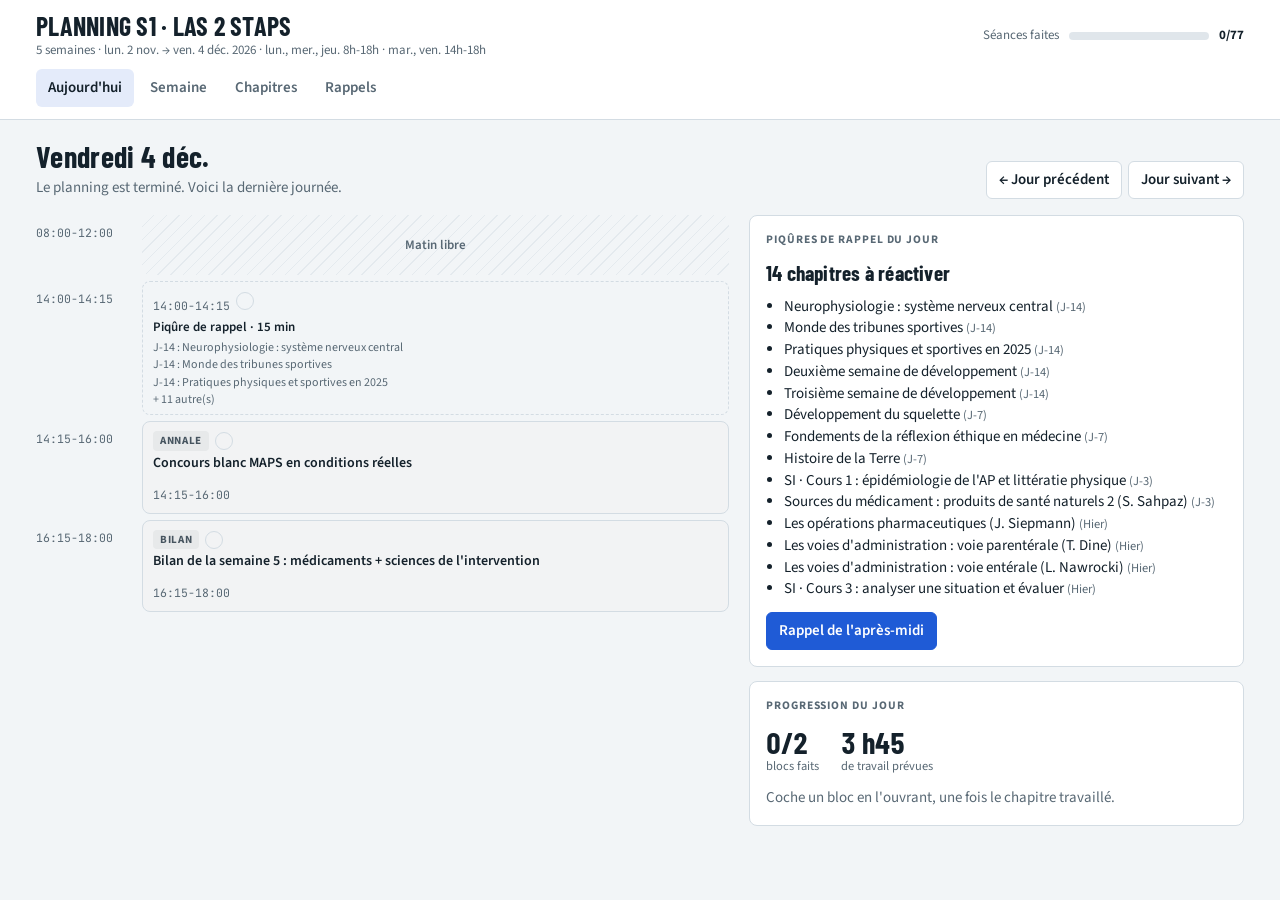
==== planning-s1/index.html @ 817747ed "Planning S1 : lecteur de cours plein écran et sciences de l'intervention Les cours de la semaine 5 s" ====
<!doctype html>
<html lang="fr">
<head>
<meta charset="utf-8">
<meta name="viewport" content="width=device-width, initial-scale=1, viewport-fit=cover">
<style>:root{padding-top:env(safe-area-inset-top,0px);padding-bottom:env(safe-area-inset-bottom,0px)} body{margin:0} img{max-width:100%} [hidden]{display:none!important}</style>
<title>Planning S1 LAS 2 STAPS</title>
<meta name="claude:viewport-fit-sides" content="cover">
<link rel="preconnect" href="https://fonts.googleapis.com">
<link rel="preconnect" href="https://fonts.gstatic.com" crossorigin>
<link rel="stylesheet" href="https://fonts.googleapis.com/css2?family=Barlow+Condensed:wght@600;700&family=Source+Sans+3:wght@400;600;700&family=JetBrains+Mono:wght@500&display=swap">
<style>
/* Layout: a coach's whiteboard week. Day columns on cool court paper, subjects worn as coloured jersey tags. */
:root {
  --bg: #f2f5f7; --surface: #ffffff; --ink: #14212b; --muted: #586874; --line: #d3dce3; --accent: #1f5bd6;
  --sv: #c2384f; --adcp: #b86f0e; --psy: #6d4fc4; --soc: #11806f; --apsa: #4a8420; --rev: #46545f; --min: #a1307b; --pha: #0a7ca3; --si: #3346a8;
  --k1: #1f63c9; --k2: #0d8576; --k3: #b8650b; --k4: #7447c9; --k5: #c0336a; --k6: #3b7f22;
  --good: #1d7a45; --warn: #b5520e;
  --f-display: "Barlow Condensed", "Arial Narrow", "Roboto Condensed", sans-serif;
  --f-body: "Source Sans 3", "Segoe UI", system-ui, -apple-system, sans-serif;
  --f-mono: "JetBrains Mono", ui-monospace, "SFMono-Regular", Menlo, monospace;
  --r: 8px;
}
@media (prefers-color-scheme: dark) { :root:not([data-theme="light"]) {
  --bg: #0e161c; --surface: #16212a; --ink: #e6edf2; --muted: #95a6b3; --line: #2a3843; --accent: #7ba3ff;
  --sv: #f07086; --adcp: #f0a646; --psy: #a88ff5; --soc: #43c3b3; --apsa: #8bc75a; --rev: #a2afba; --min: #e98bcb; --pha: #52c2e6; --si: #9aa8ff;
  --k1: #6fa6ff; --k2: #46cbb7; --k3: #f2a54a; --k4: #b195ff; --k5: #f77fae; --k6: #8fd067;
  --good: #5fd08e; --warn: #f39a5b; color-scheme: dark; } }
:root[data-theme="dark"] {
  --bg: #0e161c; --surface: #16212a; --ink: #e6edf2; --muted: #95a6b3; --line: #2a3843; --accent: #7ba3ff;
  --sv: #f07086; --adcp: #f0a646; --psy: #a88ff5; --soc: #43c3b3; --apsa: #8bc75a; --rev: #a2afba; --min: #e98bcb; --pha: #52c2e6; --si: #9aa8ff;
  --k1: #6fa6ff; --k2: #46cbb7; --k3: #f2a54a; --k4: #b195ff; --k5: #f77fae; --k6: #8fd067;
  --good: #5fd08e; --warn: #f39a5b; color-scheme: dark; }

* { box-sizing: border-box; }
body { background: var(--bg); color: var(--ink); font-family: var(--f-body); font-size: 15px; line-height: 1.45; }
body::before { content: ""; position: fixed; inset: 0 0 auto; height: env(safe-area-inset-top, 0px); z-index: 10; background: var(--surface); }
.wrap { max-width: 1240px; margin: 0 auto; padding-left: max(16px, env(safe-area-inset-left, 0px)); padding-right: max(16px, env(safe-area-inset-right, 0px)); }
h1, h2, h3 { font-family: var(--f-display); font-weight: 700; letter-spacing: .01em; text-wrap: balance; margin: 0; line-height: 1.1; }
button { font: inherit; color: inherit; }
a { color: var(--accent); }
:focus-visible { outline: 2px solid var(--accent); outline-offset: 2px; }

.s-sv { --c: var(--sv); } .s-adcp { --c: var(--adcp); } .s-psy { --c: var(--psy); } .s-soc { --c: var(--soc); } .s-apsa { --c: var(--apsa); } .s-rev { --c: var(--rev); } .s-min { --c: var(--min); } .s-pha { --c: var(--pha); } .s-si { --c: var(--si); }
.fiche { display: flex; flex-direction: column; gap: 12px; border-left: 3px solid var(--pha); padding: 2px 0 2px 14px; }
.fiche h4 { margin: 0 0 4px; font-family: var(--f-display); font-size: 19px; letter-spacing: .01em; }
.fiche ul { gap: 5px; }
.fiche-src { font-size: 13px; color: var(--muted); background: var(--bg); border: 1px solid var(--line); border-radius: var(--r); padding: 8px 10px; margin: 0; }
details.fold > summary { cursor: pointer; font-weight: 700; color: var(--accent); padding: 4px 0; }
details.fold[open] > summary { margin-bottom: 10px; }
/* ---------- Lecteur de cours plein écran ---------- */
body.reading { overflow: hidden; }
.reader { position: fixed; inset: 0; z-index: 40; background: var(--bg); overflow-y: auto; overscroll-behavior: contain; }
.reader[hidden] { display: none; }
.rd-bar { position: sticky; top: 0; z-index: 3; display: flex; align-items: center; gap: 8px; flex-wrap: wrap; padding: max(10px, env(safe-area-inset-top, 0px)) max(16px, 3vw) 10px; background: var(--surface); border-bottom: 1px solid var(--line); box-shadow: 0 2px 10px rgba(10, 20, 30, .06); }
.rd-bar .rd-crumb { flex: 1; min-width: 140px; font-weight: 700; white-space: nowrap; overflow: hidden; text-overflow: ellipsis; }
.rd-bar .rd-crumb small { display: block; font-weight: 400; color: var(--muted); font-size: 12.5px; }
.rd-bar .btn.on { background: var(--good); border-color: var(--good); color: #fff; }
.rd-hero { padding: clamp(24px, 4vw, 52px) max(16px, 5vw) clamp(20px, 3vw, 36px); background: linear-gradient(135deg, color-mix(in srgb, var(--c) 26%, var(--surface)) 0%, color-mix(in srgb, var(--c) 8%, var(--bg)) 55%, var(--bg) 100%); border-bottom: 1px solid var(--line); }
.rd-hero-in { max-width: 1400px; margin: 0 auto; display: flex; flex-direction: column; gap: 14px; }
.rd-hero h1 { font-size: clamp(32px, 4.6vw, 62px); line-height: 1.02; max-width: 26ch; }
.rd-hook { font-size: clamp(17px, 1.5vw, 21px); line-height: 1.5; max-width: 72ch; margin: 0; }
.rd-pills { display: flex; flex-wrap: wrap; gap: 8px; }
.rd-pill { display: inline-flex; align-items: center; gap: 6px; padding: 5px 12px; border-radius: 999px; background: var(--surface); border: 1px solid var(--line); font-size: 14px; font-weight: 600; }
.rd-pill.main { background: var(--c); border-color: var(--c); color: #fff; }
.rd-src { font-size: 13.5px; color: var(--muted); max-width: 90ch; margin: 0; }
.rd-tabs { display: flex; gap: 8px; flex-wrap: wrap; }
.rd-tabs button { border: 2px solid var(--c); background: var(--surface); color: var(--ink); border-radius: 10px; padding: 8px 14px; font-weight: 700; cursor: pointer; }
.rd-tabs button[aria-pressed="true"] { background: var(--c); color: #fff; }
.rd-body { display: grid; grid-template-columns: 250px minmax(0, 1fr); gap: clamp(20px, 3vw, 40px); padding: 28px max(16px, 5vw) 72px; max-width: 1500px; margin: 0 auto; }
.rd-toc { position: sticky; top: 84px; align-self: start; display: flex; flex-direction: column; gap: 2px; }
.rd-toc .sect-lbl { padding: 0 10px 6px; }
.rd-toc button { display: flex; gap: 10px; align-items: center; text-align: left; border: 0; background: none; padding: 7px 10px; border-radius: 8px; cursor: pointer; color: var(--ink); font-size: 14.5px; line-height: 1.25; }
.rd-toc button:hover { background: var(--surface); }
.rd-toc .n, .rd-sec h2 .n { flex: none; display: grid; place-items: center; width: 26px; height: 26px; border-radius: 50%; background: var(--k); color: #fff; font: 700 13px var(--f-mono); }
.rd-main { min-width: 0; font-size: 17px; line-height: 1.55; }
.rd-sec { --k: var(--k1); background: var(--surface); border: 1px solid var(--line); border-top: 6px solid var(--k); border-radius: 16px; padding: clamp(18px, 2.4vw, 32px); margin-bottom: 24px; scroll-margin-top: 84px; display: flex; flex-direction: column; gap: 14px; }
.rd-sec h2 { display: flex; align-items: center; gap: 12px; font-size: clamp(24px, 2.5vw, 34px); color: var(--k); }
.rd-sec h2 .n { width: 34px; height: 34px; font-size: 15px; }
.rd-main p { margin: 0; max-width: 85ch; }
.rd-ul { margin: 0; padding-left: 22px; display: flex; flex-direction: column; gap: 6px; }
.rd-tabwrap { overflow-x: auto; border: 1px solid var(--line); border-radius: 12px; }
.rd-tab { border-collapse: collapse; width: 100%; font-size: 16px; }
.rd-tab th { text-align: left; padding: 10px 14px; background: color-mix(in srgb, var(--k) 18%, var(--surface)); font-family: var(--f-display); font-size: 18px; letter-spacing: .02em; vertical-align: bottom; }
.rd-tab td { padding: 10px 14px; border-top: 1px solid var(--line); vertical-align: top; }
.rd-tab tbody tr:nth-child(even) td { background: color-mix(in srgb, var(--k) 5%, var(--surface)); }
.rd-tab td:first-child { font-weight: 600; }
.rd-key, .rd-warn { border-radius: 12px; padding: 14px 18px; border-left: 6px solid var(--k); background: color-mix(in srgb, var(--k) 12%, var(--surface)); }
.rd-key::before, .rd-warn::before { content: "À retenir"; display: block; font-size: 12px; font-weight: 700; text-transform: uppercase; letter-spacing: .09em; color: var(--k); margin-bottom: 4px; }
.rd-warn { border-left-color: var(--warn); background: color-mix(in srgb, var(--warn) 11%, var(--surface)); }
.rd-warn::before { content: "Attention, piège"; color: var(--warn); }
.rd-defs, .rd-grid, .rd-stats, .rd-cmp { display: grid; gap: 12px; }
.rd-defs { grid-template-columns: repeat(auto-fit, minmax(280px, 1fr)); }
.rd-grid { grid-template-columns: repeat(auto-fit, minmax(230px, 1fr)); }
.rd-stats { grid-template-columns: repeat(auto-fit, minmax(170px, 1fr)); }
.rd-cmp { grid-template-columns: repeat(auto-fit, minmax(270px, 1fr)); }
.rd-defs > div, .rd-grid > div { background: color-mix(in srgb, var(--k) 7%, var(--surface)); border: 1px solid color-mix(in srgb, var(--k) 25%, var(--line)); border-radius: 12px; padding: 14px 16px; display: flex; flex-direction: column; gap: 4px; }
.rd-defs b, .rd-grid b { color: var(--k); font-family: var(--f-display); font-size: 20px; letter-spacing: .01em; line-height: 1.15; }
.rd-stats > div { border-radius: 14px; padding: 14px 16px; background: var(--k); color: #fff; display: flex; flex-direction: column; gap: 2px; }
.rd-stats b { font-family: var(--f-display); font-size: clamp(34px, 3.4vw, 46px); line-height: 1; }
.rd-stats span { font-size: 14.5px; line-height: 1.35; opacity: .95; }
.rd-steps { list-style: none; margin: 0; padding: 0; display: flex; flex-wrap: wrap; gap: 10px; counter-reset: st; }
.rd-steps li { counter-increment: st; position: relative; flex: 1 1 160px; background: color-mix(in srgb, var(--k) 9%, var(--surface)); border: 1px solid color-mix(in srgb, var(--k) 30%, var(--line)); border-radius: 12px; padding: 34px 14px 12px; font-size: 15.5px; line-height: 1.4; }
.rd-steps li::before { content: counter(st); position: absolute; top: 8px; left: 12px; width: 22px; height: 22px; border-radius: 50%; background: var(--k); color: #fff; font: 700 12px/22px var(--f-mono); text-align: center; }
.rd-steps li:not(:last-child)::after { content: "→"; position: absolute; top: 6px; right: 10px; color: var(--k); font-weight: 700; }
.rd-formula { display: flex; flex-direction: column; gap: 6px; align-items: center; text-align: center; padding: 18px; border-radius: 12px; background: color-mix(in srgb, var(--k) 10%, var(--surface)); border: 2px dashed color-mix(in srgb, var(--k) 55%, var(--line)); }
.rd-formula code { font-family: var(--f-mono); font-size: clamp(18px, 2vw, 26px); font-weight: 500; color: var(--k); }
.rd-formula span { font-size: 14.5px; color: var(--muted); max-width: 80ch; }
.rd-cmp > div { border-radius: 14px; overflow: hidden; border: 1px solid color-mix(in srgb, var(--k) 35%, var(--line)); background: var(--surface); }
.rd-cmp h4 { margin: 0; padding: 10px 16px; background: var(--k); color: #fff; font-family: var(--f-display); font-size: 20px; letter-spacing: .01em; }
.rd-cmp ul { margin: 0; padding: 12px 16px 14px 34px; display: flex; flex-direction: column; gap: 6px; }
.rd-end { border-radius: 18px; padding: clamp(20px, 2.6vw, 34px); background: linear-gradient(135deg, color-mix(in srgb, var(--c) 22%, var(--surface)), var(--surface)); border: 2px solid var(--c); display: flex; flex-direction: column; gap: 14px; scroll-margin-top: 84px; }
.rd-end h2 { font-size: clamp(26px, 2.8vw, 38px); }
.rd-end ul { list-style: none; margin: 0; padding: 0; display: grid; grid-template-columns: repeat(auto-fit, minmax(300px, 1fr)); gap: 8px 20px; }
.rd-end li { display: flex; gap: 10px; align-items: baseline; }
.rd-end li::before { content: "✓"; flex: none; color: var(--c); font-weight: 700; }
.rd-end .acts { display: flex; gap: 8px; flex-wrap: wrap; }
.rd-files { display: flex; flex-wrap: wrap; gap: 8px 16px; font-size: 15px; }
@media (max-width: 980px) {
  .rd-body { grid-template-columns: 1fr; padding-top: 16px; }
  .rd-toc { position: static; flex-direction: row; overflow-x: auto; gap: 6px; padding-bottom: 4px; }
  .rd-toc .sect-lbl { display: none; }
  .rd-toc button { flex: none; background: var(--surface); border: 1px solid var(--line); }
  .rd-main { font-size: 16px; }
  .rd-steps li:not(:last-child)::after { content: "↓"; }
}
@media (max-width: 560px) { .rd-bar .hide-s { display: none; } }


/* Header */
header.top { background: var(--surface); border-bottom: 1px solid var(--line); position: sticky; top: env(safe-area-inset-top, 0px); z-index: 5; }
@media (max-width: 820px) { header.top { position: static; } }
.top .wrap { display: flex; flex-wrap: wrap; align-items: center; gap: 10px 24px; padding-block: 12px; }
.brand { display: flex; flex-direction: column; min-width: 0; }
.brand h1 { font-size: 26px; text-transform: uppercase; }
.brand span { color: var(--muted); font-size: 13px; }
.meter { display: flex; align-items: center; gap: 10px; margin-left: auto; font-size: 13px; color: var(--muted); }
.meter .bar { width: 140px; height: 8px; border-radius: 99px; background: color-mix(in srgb, var(--line) 70%, transparent); overflow: hidden; }
.meter .bar i { display: block; height: 100%; background: var(--accent); width: 0; transition: width .3s; }
.meter b { color: var(--ink); font-variant-numeric: tabular-nums; }
nav.tabs { display: flex; gap: 4px; width: 100%; overflow-x: auto; }
nav.tabs a { text-decoration: none; color: var(--muted); padding: 8px 12px; border-radius: 6px; font-weight: 600; white-space: nowrap; }
nav.tabs a[aria-current="page"] { color: var(--ink); background: color-mix(in srgb, var(--accent) 12%, var(--surface)); }

main { padding-block: 20px 60px; }
.view-head { display: flex; flex-wrap: wrap; align-items: end; gap: 12px 20px; margin-bottom: 16px; }
.view-head h2 { font-size: 30px; }
.view-head p { margin: 4px 0 0; color: var(--muted); max-width: 65ch; }
.spacer { flex: 1; }
.btn { border: 1px solid var(--line); background: var(--surface); border-radius: 6px; padding: 7px 12px; cursor: pointer; font-weight: 600; }
.btn:hover { border-color: var(--accent); }
.btn.primary { background: var(--accent); border-color: var(--accent); color: var(--surface); }
.chips { display: flex; gap: 6px; flex-wrap: wrap; }
.chip { border: 1px solid var(--line); background: var(--surface); border-radius: 99px; padding: 5px 12px; cursor: pointer; font-weight: 600; font-size: 14px; }
.chip[aria-pressed="true"] { background: var(--ink); color: var(--bg); border-color: var(--ink); }
.tag { display: inline-block; font-size: 11px; font-weight: 700; text-transform: uppercase; letter-spacing: .06em; color: var(--c); background: color-mix(in srgb, var(--c) 13%, var(--surface)); padding: 2px 7px; border-radius: 4px; }
.time { font-family: var(--f-mono); font-size: 11.5px; color: var(--muted); font-variant-numeric: tabular-nums; }

/* Week grid (desktop) */
.week { display: grid; grid-template-columns: 72px repeat(5, minmax(0, 1fr)); gap: 6px; }
.week .dh { font-family: var(--f-display); font-size: 19px; text-transform: uppercase; padding: 4px 2px; }
.week .dh small { display: block; font-family: var(--f-body); font-size: 12px; color: var(--muted); text-transform: none; font-weight: 600; }
.week .dh.today { color: var(--accent); }
.week .rl { font-family: var(--f-mono); font-size: 11px; color: var(--muted); padding-top: 8px; }
.slot { min-width: 0; text-align: left; border: 1px solid var(--line); background: var(--surface); border-radius: var(--r); padding: 9px 10px; cursor: pointer; display: flex; flex-direction: column; gap: 4px; position: relative; }
.slot:hover { border-color: var(--c, var(--accent)); }
.slot.study { background: color-mix(in srgb, var(--c) 7%, var(--surface)); }
.slot .ttl { font-weight: 600; font-size: 14px; line-height: 1.25; }
.slot .meta { display: flex; justify-content: space-between; align-items: center; gap: 6px; }
.slot.done { opacity: .62; }
.slot.done .ttl { text-decoration: line-through; text-decoration-color: color-mix(in srgb, var(--ink) 40%, transparent); }
.check { width: 18px; height: 18px; border-radius: 50%; border: 1.5px solid var(--line); flex: none; display: grid; place-items: center; font-size: 11px; }
.slot.done .check { background: var(--good); border-color: var(--good); color: var(--surface); }
.slot.rappel { background: transparent; border-style: dashed; padding: 6px 10px; }
.slot.rappel .ttl { font-size: 13px; }
.slot.rappel .sub { font-size: 12px; color: var(--muted); }
.slot.rappel.done { opacity: .55; }
.off { border-radius: var(--r); background: repeating-linear-gradient(135deg, transparent 0 8px, color-mix(in srgb, var(--line) 45%, transparent) 8px 9px); display: grid; place-items: center; color: var(--muted); font-weight: 600; font-size: 13px; text-align: center; padding: 8px; }
.slot.study[draggable="true"] { cursor: grab; }
.slot.dragging { opacity: .4; }
.slot.picked { outline: 2px dashed var(--accent); outline-offset: 2px; }
.over { outline: 2px solid var(--accent) !important; outline-offset: 2px; }
.off.drop { border: 1px dashed var(--line); min-height: 64px; }
.off.drop.target { border-color: var(--accent); color: var(--accent); cursor: pointer; background: color-mix(in srgb, var(--accent) 6%, transparent); }
.movebar { display: flex; flex-wrap: wrap; gap: 10px; align-items: center; justify-content: space-between; border: 1px solid var(--accent); background: color-mix(in srgb, var(--accent) 10%, var(--surface)); border-radius: var(--r); padding: 10px 14px; margin-bottom: 14px; position: sticky; top: calc(env(safe-area-inset-top, 0px) + 112px); z-index: 4; }
@media (max-width: 820px) { .movebar { top: env(safe-area-inset-top, 0px); } }
.lunch { border-radius: var(--r); color: var(--muted); font-size: 12px; text-align: center; padding: 4px; border: 1px solid transparent; font-family: var(--f-mono); }

.mobile-week { display: none; }
@media (max-width: 820px) {
  .week { display: none; }
  .mobile-week { display: flex; flex-direction: column; gap: 18px; }
  .mday h3 { font-size: 20px; text-transform: uppercase; margin-bottom: 8px; }
  .mday h3 small { font-family: var(--f-body); font-size: 13px; color: var(--muted); text-transform: none; margin-left: 6px; }
  .mday .list { display: flex; flex-direction: column; gap: 6px; }
}

.legend { display: flex; flex-wrap: wrap; gap: 8px 14px; margin-top: 18px; font-size: 13px; color: var(--muted); align-items: center; }
.legend .tag { margin-right: 4px; }
.setting { display: flex; align-items: center; gap: 8px; font-size: 13px; color: var(--muted); }
.setting input { font: inherit; color: var(--ink); background: var(--surface); border: 1px solid var(--line); border-radius: 6px; padding: 5px 8px; }

/* Today */
.today-grid { display: grid; grid-template-columns: minmax(0, 1.4fr) minmax(0, 1fr); gap: 20px; align-items: start; }
@media (max-width: 820px) { .today-grid { grid-template-columns: minmax(0, 1fr); } }
.timeline { display: flex; flex-direction: column; gap: 6px; }
.tl-row { display: grid; grid-template-columns: 96px minmax(0, 1fr); gap: 10px; align-items: stretch; }
.tl-row .time { padding-top: 10px; }
.tl-row.now .time { color: var(--accent); font-weight: 700; }
.tl-row.now .slot { box-shadow: 0 0 0 2px var(--accent); }
.panel { background: var(--surface); border: 1px solid var(--line); border-radius: var(--r); padding: 16px; display: flex; flex-direction: column; gap: 12px; }
.panel h3 { font-size: 21px; }
.panel p { margin: 0; color: var(--muted); }
.daynav { display: flex; gap: 6px; align-items: center; }

/* Chapters */
.ue { margin-bottom: 26px; }
.ue > h3 { font-size: 22px; text-transform: uppercase; margin-bottom: 10px; display: flex; gap: 10px; align-items: baseline; }
.ue > h3 small { font-family: var(--f-body); font-size: 13px; color: var(--muted); text-transform: none; font-weight: 600; }
.chgrid { display: grid; grid-template-columns: repeat(auto-fill, minmax(280px, 1fr)); gap: 10px; }
.ch { background: var(--surface); border: 1px solid var(--line); border-radius: var(--r); padding: 12px 14px; display: flex; flex-direction: column; gap: 8px; min-width: 0; }
.ch h4 { margin: 0; font-size: 15.5px; line-height: 1.25; }
.ch .when { font-size: 12.5px; color: var(--muted); }
.ch .row { display: flex; gap: 8px; align-items: center; flex-wrap: wrap; }
.pips { display: flex; gap: 3px; }
.pips i { width: 14px; height: 6px; border-radius: 3px; background: var(--line); }
.pips i.on { background: var(--good); }
.mini { font-size: 12.5px; color: var(--muted); }
.links { display: flex; flex-wrap: wrap; gap: 4px 10px; font-size: 13px; }

/* Rappels */
.deck-grid { display: grid; grid-template-columns: repeat(auto-fill, minmax(230px, 1fr)); gap: 8px; }
.deck { text-align: left; border: 1px solid var(--line); background: var(--surface); border-radius: var(--r); padding: 10px 12px; cursor: pointer; display: flex; flex-direction: column; gap: 6px; min-width: 0; }
.deck:hover { border-color: var(--c); }
.deck b { font-size: 14px; line-height: 1.25; }
.boxes { display: flex; gap: 2px; height: 6px; border-radius: 3px; overflow: hidden; background: var(--line); }
.boxes i { display: block; height: 100%; }
.smart { display: grid; grid-template-columns: minmax(0, 1fr) auto; gap: 12px; align-items: center; margin-bottom: 18px; }
@media (max-width: 600px) { .smart { grid-template-columns: minmax(0, 1fr); } }
.stat-row { display: flex; gap: 22px; flex-wrap: wrap; }
.stat-row div { display: flex; flex-direction: column; }
.stat-row b { font-family: var(--f-display); font-size: 30px; line-height: 1; font-variant-numeric: tabular-nums; }
.stat-row span { font-size: 12.5px; color: var(--muted); }

/* Dialog */
dialog { border: 1px solid var(--line); background: var(--surface); color: var(--ink); border-radius: 12px; padding: 0; width: min(640px, calc(100vw - 32px)); max-height: calc(100vh - 48px); }
dialog::backdrop { background: rgba(10, 18, 24, .45); }
.dlg { padding: 20px; display: flex; flex-direction: column; gap: 14px; }
.dlg-head { display: flex; gap: 12px; align-items: start; }
.dlg-head h3 { font-size: 26px; flex: 1; }
.x { border: none; background: none; font-size: 24px; line-height: 1; cursor: pointer; color: var(--muted); padding: 2px 6px; }
.dlg ul { margin: 0; padding-left: 20px; display: flex; flex-direction: column; gap: 4px; }
.dlg .acts { display: flex; gap: 8px; flex-wrap: wrap; }
.sect-lbl { font-size: 11.5px; text-transform: uppercase; letter-spacing: .08em; font-weight: 700; color: var(--muted); }

/* Flashcard */
.card { border: 1px solid var(--line); border-radius: 10px; padding: 22px 20px; min-height: 180px; display: flex; flex-direction: column; gap: 14px; justify-content: center; background: color-mix(in srgb, var(--c) 6%, var(--surface)); }
.card .q { font-size: 19px; font-weight: 600; line-height: 1.35; }
.card .a { font-size: 16px; border-top: 1px solid var(--line); padding-top: 12px; }
.qprog { display: flex; justify-content: space-between; align-items: center; font-size: 13px; color: var(--muted); }
.btn.good { border-color: var(--good); color: var(--good); }
.btn.warn { border-color: var(--warn); color: var(--warn); }
.summary { display: flex; align-items: baseline; gap: 4px; }
.summary b { font-family: var(--f-display); font-size: 56px; line-height: 1; }
.summary .over { font-family: var(--f-display); font-size: 26px; color: var(--muted); }
.qchap { font-size: 13px; color: var(--muted); }
.qchap .kind { margin-left: 6px; font-weight: 700; color: var(--ink); }
.timer { font-family: var(--f-mono); color: var(--ink); }
.timer.late { color: var(--warn); }
.opts { display: grid; gap: 8px; }
.opts.two { grid-template-columns: 1fr 1fr; }
.opt { text-align: left; border: 1px solid var(--line); background: var(--surface); border-radius: 8px; padding: 10px 12px; cursor: pointer; display: flex; gap: 10px; align-items: baseline; font-size: 15px; }
.opt span { font-family: var(--f-mono); font-size: 12px; color: var(--muted); }
.opt:hover:not(:disabled) { border-color: var(--accent); }
.opt:disabled { cursor: default; }
.opt.ok { border-color: var(--good); background: color-mix(in srgb, var(--good) 14%, var(--surface)); }
.opt.ko { border-color: var(--warn); background: color-mix(in srgb, var(--warn) 14%, var(--surface)); }
.fb { font-size: 14.5px; border-top: 1px solid var(--line); padding-top: 10px; }
.fb.good b { color: var(--good); } .fb.bad b { color: var(--warn); }
.recap { max-height: 40vh; overflow-y: auto; }
.recap li { font-size: 14px; }
.grades { display: grid; grid-template-columns: repeat(auto-fill, minmax(150px, 1fr)); gap: 8px; }
.grade { border: 1px solid var(--line); border-radius: 8px; padding: 8px 10px; display: flex; flex-direction: column; min-width: 0; }
.grade b { font-family: var(--f-display); font-size: 26px; line-height: 1; }
.grade.ok b { color: var(--good); } .grade.ko b { color: var(--warn); }
.grade span { font-size: 12px; color: var(--muted); }
.grade small { font-size: 12px; overflow: hidden; text-overflow: ellipsis; white-space: nowrap; }
.empty { color: var(--muted); padding: 30px 0; text-align: center; }
@media (prefers-reduced-motion: reduce) { * { transition: none !important; } }
</style>
</head>
<body>


<header class="top">
  <div class="wrap">
    <div class="brand">
      <h1>Planning S1 · LAS 2 STAPS</h1>
      <span id="range"></span>
    </div>
    <div class="meter" title="Séances de cours, TD, annales et révisions cochées">
      <span>Séances faites</span>
      <span class="bar"><i id="barFill"></i></span>
      <b id="doneCount">0/0</b>
    </div>
    <nav class="tabs" aria-label="Vues">
      <a href="#aujourdhui" data-view="aujourdhui">Aujourd'hui</a>
      <a href="#semaine" data-view="semaine">Semaine</a>
      <a href="#chapitres" data-view="chapitres">Chapitres</a>
      <a href="#rappels" data-view="rappels">Rappels</a>
    </nav>
  </div>
</header>

<main class="wrap">
  <section id="v-aujourdhui" hidden></section>
  <section id="v-semaine" hidden></section>
  <section id="v-chapitres" hidden></section>
  <section id="v-rappels" hidden></section>
</main>

<div id="reader" class="reader" hidden role="dialog" aria-modal="true" aria-label="Cours"></div>
<dialog id="dlg"><div class="dlg" id="dlgBody"></div></dialog>

<script>
const SUBJECTS = {
  anat:  { name: "Anatomie", ue: "Sciences de la vie", color: "sv" },
  bio:   { name: "Biomécanique", ue: "Sciences de la vie", color: "sv" },
  phys:  { name: "Physiologie", ue: "Sciences de la vie", color: "sv" },
  adcp:  { name: "Condition physique", ue: "Analyse des déterminants de la condition physique", color: "adcp" },
  psy:   { name: "Psychologie", ue: "Sciences humaines et sociales", color: "psy" },
  soc:   { name: "Sociologie", ue: "Sciences humaines et sociales", color: "soc" },
  apsa:  { name: "APSA", ue: "APSA", color: "apsa" },
  emb:   { name: "Embryologie", ue: "Mineure santé", color: "min" },
  ssh:   { name: "SSH santé", ue: "Mineure santé", color: "min" },
  maps:  { name: "Médicaments", ue: "Découverte des médicaments et produits de santé", color: "pha" },
  rev:   { name: "Révision", ue: "Annales et bilans", color: "rev" }
};

const D = id => "https://drive.google.com/file/d/" + id + "/view";
const F = id => "https://drive.google.com/drive/folders/" + id;

const CHAPTERS = [
  { id: "cine", subj: "bio", title: "Analyse cinématique du geste sportif", parts: 2,
    files: [["Cours", D("1K-bolSeTkOX6RkL80fIi-0PxpfWdZ5l1")], ["Diaporama", D("1UePXff0vMc7Th00fGMiBLdBk9VKPgIJu")]],
    notions: ["Décrire le mouvement : trajectoire, vitesse, accélération", "Référentiel + repère orthonormé", "Vitesse moyenne (sécante) et instantanée (tangente)", "Mouvements linéaire, curvilinéaire, angulaire", "MRU, MRUV, équations horaires"],
    cards: [
      ["Que décrit l'analyse cinématique ?", "Le mouvement en termes de trajectoires, vitesses et accélérations, sans s'intéresser à ses causes."],
      ["Quel référentiel est le plus utilisé en sport ?", "Le référentiel terrestre."],
      ["Comment calcule-t-on la norme de OM ?", "||OM|| = √(x² + y² + z²)."],
      ["Différence entre vitesse moyenne et instantanée sur un graphe ?", "Moyenne : pente de la sécante entre deux points (radar tronçon). Instantanée : pente de la tangente, dx/dt (radar classique)."],
      ["Unités de la vitesse et de l'accélération angulaires ?", "ω en rad/s, α en rad·s⁻²."],
      ["Combien de vitesses calcule-t-on dans un mouvement curvilinéaire plan ?", "Deux : vx et vy (et deux accélérations ax et ay)."],
      ["Qu'est-ce qu'un MRUV ?", "Un mouvement rectiligne uniformément varié : accélération constante."]
    ] },
  { id: "dyn", subj: "bio", title: "Analyse dynamique du geste sportif", parts: 1,
    files: [["Cours", D("1CH8LU_bZ8xjjKWMkkOfJQ5u8QLX2cw8f")], ["Diaporama", D("17IU-_F5vkxS1dFFwOY4xp4jLZoOd2BsK")]],
    notions: ["Causes du mouvement : forces et moments", "Plateforme de force : Fx, Fy, Fz, centre de pression", "Quantité de mouvement p = m·v", "Impulsion = Δp = ∫ΣF dt", "Méthode des rectangles"],
    cards: [
      ["Que cherche l'analyse dynamique ?", "Les causes du mouvement : les forces et moments de force mis en jeu."],
      ["Que mesure une plateforme de force ?", "Le centre de pression, les forces Fx, Fy, Fz et les moments Mx, My, Mz (capteurs à jauges ou piézoélectriques)."],
      ["Formule et unité de la quantité de mouvement ?", "p = m × v, en kg·m·s⁻¹."],
      ["Quand la quantité de mouvement se conserve-t-elle ?", "Quand la somme des forces extérieures est nulle."],
      ["Deux façons de calculer l'impulsion ?", "J = m(vf − v0) si on a mesuré des vitesses ; J = ∫ΣFext dt (aire sous la courbe F(t)) si on a mesuré des forces."],
      ["Comment estimer l'aire d'impulsion ?", "Par la méthode des rectangles : somme des F(t) × dt."]
    ] },
  { id: "stat", subj: "bio", title: "Statique, posture d'équilibre, forces et moments", parts: 2,
    files: [["Cours", D("1nC2uj0n2jfU2aIz8BJhA1qifbw3677lb")], ["Diaporama", D("10DtCVmU7TPL8uQb-XHwCk75pcULbHM_0")]],
    notions: ["Caractéristiques d'une force ; forces internes et externes", "Lois de Newton (2e et 3e)", "Moment de force M = F × d", "Conditions d'équilibre ΣF = 0 et ΣM = 0", "Les 3 types de leviers"],
    cards: [
      ["Quelles sont les 4 caractéristiques d'un vecteur force ?", "Point d'application, direction, sens, intensité (en N)."],
      ["Énoncé de la 2e loi de Newton ?", "ΣF = m × a. À l'équilibre, ΣF = 0."],
      ["Formule du moment de force ?", "M = F × d (bras de levier perpendiculaire) = OM × F × sin α, en N·m."],
      ["Pour quel angle le moment est-il maximal ? nul ?", "Maximal à 90° (sin = 1), nul à 0° ou 180°."],
      ["Différence entre moment de force et moment d'inertie ?", "Le moment de force crée la rotation ; le moment d'inertie est la résistance à la rotation."],
      ["Conditions générales d'équilibre ?", "Non-translation : ΣF = 0. Non-rotation : ΣM = 0."],
      ["Quel levier est le plus fréquent dans le corps et que favorise-t-il ?", "Le levier inter-moteur (force entre l'appui et la résistance, ex. biceps-coude) : il favorise la vitesse."],
      ["Que favorisent les leviers inter-appui et inter-résistant ?", "Inter-appui : l'équilibre (ex. la tête). Inter-résistant : la puissance."]
    ] },
  { id: "trav", subj: "bio", title: "Travail, puissance et énergie mécanique", parts: 1,
    files: [["Cours", D("1RoSPbkJliT_hETkFJ59l-zfwE-g-E3xY")], ["Diaporama", D("1fOYYil4-fl1lhmLdGVMKhey4E8wp3F5V")]],
    notions: ["W = F × AB × cos α", "Travail moteur, résistant, nul", "P = F × v", "Ec, Epp, Epe", "Conservation de l'énergie mécanique"],
    cards: [
      ["Formule du travail d'une force ?", "W = F × AB × cos α, en joules."],
      ["Travail d'une force perpendiculaire au déplacement ?", "Nul (cos 90° = 0)."],
      ["Quand le travail est-il moteur ou résistant ?", "Moteur si α < 90° (cos > 0), résistant si α > 90° (cos < 0)."],
      ["Formule de la puissance instantanée ?", "P = dW/dt = F × v, en watts."],
      ["Formules des énergies cinétique et potentielles ?", "Ec = ½mv² (rotation : ½Iω²) ; Epp = mgh ; Epe = ½kΔl²."],
      ["Que dit la conservation de l'énergie mécanique ?", "Dans un système isolé, Em = Ec + Epp + Epe reste constante : l'énergie se transforme (ex. saut à la perche : Ec → Epe → Epp)."]
    ] },
  { id: "tdbio", subj: "bio", title: "TD de biomécanique", parts: 1,
    files: [["TD 1 sujet", D("1js6LgPCyNhQbCA0MeaqtrM79ZVmqqiI9")], ["TD 1 corrigé", D("1e5VzPGoy_VRifpfp_PPn5qrOCky3Ol1E")]],
    notions: ["Faire le TD sans le corrigé, chronométré", "Comparer avec le corrigé", "Lister les formules utilisées", "Noter les erreurs dans une fiche"],
    cards: [
      ["Ordre de travail pour une analyse dynamique ?", "1. Définir le système. 2. Choisir le référentiel. 3. Faire le bilan des forces."],
      ["Comment projeter un vecteur de longueur l faisant un angle θ avec l'horizontale ?", "x = l × cos θ ; y = l × sin θ."],
      ["Comment passer de km/h à m/s ?", "Diviser par 3,6."],
      ["Que vaut g dans les calculs de poids ?", "Environ 9,81 m·s⁻² (P = m × g)."]
    ] },
  { id: "nbase", subj: "phys", title: "Neurophysiologie : bases fondamentales", parts: 1,
    files: [["Cours", D("1xrrW0lx3h5Xc0AZ-f1zzxP4PIOSqZ0my")], ["Diaporama introduction", D("1aOsBPhNdUB9f_s3tn-1W-vhRyrAMKqzM")], ["Diaporama bases", D("1QL2i9pjXPfCpnaZS59K30WfeF2EMZYWd")]],
    notions: ["3 fonctions du système nerveux", "SNC / SNP ; somatique / autonome", "Cellules gliales du SNC et du SNP", "Structure du neurone", "Substance blanche et substance grise"],
    cards: [
      ["Quelles sont les 3 fonctions du système nerveux ?", "Sensorielle, intégration de l'information, réponse motrice."],
      ["Message afférent ou efférent : lequel est moteur ?", "Efférent = moteur = descendant. Afférent = sensitif = ascendant."],
      ["Effet du sympathique et du parasympathique sur la FC ?", "Sympathique : l'augmente (exercice, danger). Parasympathique : la diminue (repos)."],
      ["Rôle des astrocytes ?", "Nutrition des neurones, constituant de la barrière hémato-encéphalique, support et protection."],
      ["Qui fabrique la myéline dans le SNC et dans le SNP ?", "SNC : oligodendrocytes. SNP : cellules de Schwann (neurolemmocytes)."],
      ["Rôle des microglies et des épendymocytes ?", "Microglies : défense immunitaire (macrophages). Épendymocytes : produisent et font circuler le LCR."],
      ["Où se trouve la substance grise dans le cerveau et dans la moelle ?", "Cerveau : en périphérie. Moelle épinière : au centre."],
      ["Quelles enveloppes protègent un nerf ?", "Endonèvre (axone), périnèvre (fascicule), épinèvre (nerf entier)."]
    ] },
  { id: "nmsg", subj: "phys", title: "Neurophysiologie : les messages nerveux", parts: 2,
    files: [["Cours", D("1WLLVgy-DigA-j_dSiTEL7WiQj654LTW9")], ["Diaporama", D("1Jn4-UYxXKf47zjdTuzeKGcnHuR6wO8IW")]],
    notions: ["Canaux passifs et actifs", "Potentiel de repos −70 mV et pompe Na+/K+", "Potentiel gradué", "Potentiel d'action : 7 étapes", "Périodes réfractaires et vitesse de conduction"],
    cards: [
      ["Valeur du potentiel de repos d'un neurone ?", "−70 mV (intérieur négatif)."],
      ["Comment fonctionne la pompe Na+/K+ ATPase ?", "Elle fait sortir 3 Na+ et entrer 2 K+ en consommant de l'ATP."],
      ["Pourquoi le repos est-il négatif ?", "Répartition inégale des ions, perméabilité au K+ supérieure à celle du Na+, et action des pompes Na+/K+."],
      ["Seuil de déclenchement d'un PA ?", "−50 à −55 mV au niveau de la zone gâchette. Loi du tout ou rien."],
      ["Différences entre potentiel gradué et PA ?", "Gradué : local, décrémentiel, bidirectionnel. PA : inversion jusqu'à +30 mV, non décrémentiel, unidirectionnel, sur l'axone."],
      ["Quel ion entre lors de la dépolarisation ? Lequel sort à la repolarisation ?", "Le Na+ entre (dépolarisation), le K+ sort (repolarisation)."],
      ["Comment est codée l'intensité d'un stimulus ?", "Par la fréquence des potentiels d'action (l'amplitude reste constante)."],
      ["Qu'est-ce qui augmente la vitesse de conduction ?", "Un gros diamètre d'axone et la gaine de myéline (fibres A : 150 m/s ; fibres C amyéliniques : 1 m/s)."]
    ] },
  { id: "nsyn", subj: "phys", title: "Neurophysiologie : activité synaptique", parts: 1,
    files: [["Cours", D("10PBfnBEIgTYE3vSjtgvtpRt_HlNTdf3z")], ["Diaporama", D("12hzItpAVP2oEyguGhm_AzuTLOAjsxee1")]],
    notions: ["Réseaux de neurones", "Synapses électriques et chimiques", "PPSE, PPSI et sommations", "Neurotransmetteurs excitateurs et inhibiteurs", "Acétylcholine, agonistes, antagonistes"],
    cards: [
      ["Différence entre synapse électrique et chimique ?", "Électrique : fente de 3 nm, passage direct des ions, très rapide, rare. Chimique : fente de 30-50 nm, neurotransmetteurs, plus lente."],
      ["Quel ion déclenche l'exocytose des vésicules ?", "Le Ca2+, qui entre par des canaux voltage-dépendants."],
      ["Différence entre PPSE et PPSI ?", "PPSE : dépolarisant (entrée de Na+). PPSI : hyperpolarisant (sortie de K+ ou entrée de Cl−)."],
      ["Sommation temporelle et sommation spatiale ?", "Temporelle : décharges rapprochées d'un même neurone. Spatiale : plusieurs neurones présynaptiques en même temps."],
      ["Principal NT excitateur et principal inhibiteur ?", "Glutamate (excitateur) et GABA (inhibiteur)."],
      ["Récepteurs nicotiniques et muscariniques de l'ACh ?", "Nicotiniques : canaux Na+, excitateurs (contraction musculaire). Muscariniques : canaux K+, inhibiteurs (cœur)."],
      ["Exemple d'agoniste et d'antagoniste de l'ACh ?", "Agoniste : la nicotine. Antagoniste : le curare (paralysie)."],
      ["Comment agit le Prozac ?", "Il inhibe la recapture de la sérotonine (antidépresseur)."]
    ] },
  { id: "snc", subj: "phys", title: "Neurophysiologie : système nerveux central", parts: 2,
    files: [["Cours", D("1vbLKHsD-DLWgvdf2hngu_cWaNMtDm57a")], ["Diaporama", D("1xuLDJDGx8xjHneFvqf5R4bXpfqHrOlhS")]],
    notions: ["Encéphale, moelle et méninges", "Voies ascendantes : spinocérébelleuse, cordon dorsal, spinothalamique", "Aires corticales sensitives et associatives", "Voie pyramidale et voies secondaires", "Hypothalamus et tronc cérébral"],
    cards: [
      ["Quelles sont les 3 méninges, de l'extérieur vers l'intérieur ?", "Dure-mère, arachnoïde (espace subarachnoïdien avec LCR), pie-mère."],
      ["Quelle information transporte le tractus spinocérébelleux ?", "La proprioception (fuseaux neuromusculaires), vers le cervelet."],
      ["Quelle voie transmet le toucher et combien de neurones ?", "La voie du cordon dorsal (lemnisque médial), 3 neurones. Décussation dans le bulbe."],
      ["Faisceau gracile ou cunéiforme : lequel vient du membre inférieur ?", "Le faisceau gracile (le cunéiforme vient du membre supérieur)."],
      ["Quelle voie transmet douleur et température ?", "La voie spinothalamique (nocicepteurs, thermorécepteurs)."],
      ["Où se trouvent l'aire somesthésique primaire et l'aire motrice primaire ?", "Somesthésique : gyrus post-central (lobe pariétal). Motrice : gyrus précentral (lobe frontal)."],
      ["Rôle des aires de Broca et de Wernicke ?", "Broca : production du langage (aphasie si lésion). Wernicke : compréhension du langage."],
      ["Quelle voie commande les mouvements volontaires ?", "La voie pyramidale (cortico-spinale), avec décussation et synapse dans la corne ventrale."]
    ] },
  { id: "musc", subj: "phys", title: "Physiologie du muscle squelettique", parts: 2,
    files: [["Cours", D("18CHvxGAFJK03kT-0qf96hgZWN99xHLpi")], ["Diaporama", D("16v-RDIrws_YICmku9_VIy9I9L3kRlPDg")]],
    notions: ["Organisation : endomysium, périmysium, épimysium, sarcomère", "Jonction neuromusculaire et couplage excitation-contraction", "Rôle du calcium et de la troponine", "Relations force-longueur et force-vitesse", "Types de fibres, unités motrices, loi de Henneman", "Modèle de Hill, fatigue, crampes"],
    cards: [
      ["Comment s'appellent les enveloppes de la fibre, du faisceau et du muscle ?", "Endomysium (fibre), périmysium (faisceau), épimysium (muscle)."],
      ["Quelle bande du sarcomère garde une longueur constante ?", "La bande A (sombre). La bande I et la zone H raccourcissent (théorie du glissement de Huxley)."],
      ["Rôles des 3 troponines ?", "T : se fixe à la tropomyosine. C : fixe le calcium. I : inhibe l'accès aux sites de la myosine."],
      ["Chaîne du couplage excitation-contraction ?", "PA → tubules T → récepteur DHP → récepteur à la ryanodine → libération de Ca2+ → troponine C → ponts actine-myosine."],
      ["Comment le muscle se relâche-t-il ?", "Les Ca2+ ATPases repompent le calcium dans le réticulum sarcoplasmique (consomme de l'ATP)."],
      ["Qu'est-ce qu'une unité motrice ?", "Un motoneurone et l'ensemble des fibres qu'il innerve (chaque fibre n'a qu'un motoneurone)."],
      ["Que dit la loi de Henneman ?", "Les unités motrices sont recrutées de la plus petite à la plus grosse : I, puis IIa, puis IIx."],
      ["Caractéristiques des fibres de type I ?", "Lentes, petites, oxydatives, très capillarisées, résistantes à la fatigue (fusion vers 50 Hz)."],
      ["Que montre la relation force-vitesse ?", "Plus la vitesse de contraction est élevée, plus la force est faible. F0 à vitesse nulle, V0 à charge nulle ; P = F × v."],
      ["Quelles sont les 3 composantes du modèle de Hill ?", "Composante contractile, élastique série (tendon, ponts) et élastique parallèle (enveloppes)."]
    ] },
  { id: "cardio", subj: "phys", title: "Physiologie de l'exercice : système cardio-respiratoire", parts: 2,
    files: [["Cours", D("1Pe_babtOduOAxoKfmD0OmZ91BSJQmPmB")], ["Diaporama", D("15B2Gy32ZNvvoUygyV_WuH4xx6GRDAMPr")]],
    notions: ["Filières énergétiques", "Cascade de l'O2 et équation de Fick", "FC, VES, débit cardiaque, pression artérielle", "Redistribution du débit sanguin", "Transport de l'O2 : Hb, hématocrite, EPO, effet Bohr", "Ventilation et seuil ventilatoire"],
    cards: [
      ["Quelles sont les 3 filières énergétiques ?", "Anaérobie alactique (ATP-PCr, < 15 s), anaérobie lactique (glycogène → lactate, limite = acidose), aérobie (36 ATP, mitochondrie)."],
      ["Équation de Fick ?", "VO2 = Qc × (CaO2 − CvO2) = FC × VES × Da-v."],
      ["Formule de la FC maximale théorique ?", "FCmax = 220 − âge (Astrand)."],
      ["L'entraînement augmente-t-il la FC maximale ?", "Non. Il baisse la FC de repos, augmente la FC de réserve et le VES."],
      ["Que dit la loi de Frank-Starling ?", "Plus le volume télédiastolique augmente (cœur plus rempli), plus la contraction cardiaque est forte."],
      ["Formule de la pression artérielle moyenne ?", "PAM = (PAS + 2 × PAD) / 3 = Qc × résistances périphériques totales."],
      ["Qu'est-ce que la dérive cardiaque ?", "Hausse de la FC après 10-15 min d'effort constant, due à la déshydratation et à l'hémoconcentration."],
      ["Qu'est-ce que l'effet Bohr ?", "Décalage à droite de la courbe de dissociation de l'Hb (↑H+, ↑CO2, ↑T°) : l'Hb libère plus d'O2 au muscle."],
      ["Quel taux d'hématocrite fait suspecter un dopage ?", "Plus de 50 % (moyenne homme ≈ 42 %). L'EPO augmente la VO2max d'environ 10 %."],
      ["Formule de la ventilation ?", "VE = f × VT (6 à 10 L/min au repos, jusqu'à 130-200 L/min à l'effort)."]
    ] },
  { id: "nutri", subj: "adcp", title: "Nutrition et activité physique", parts: 2,
    files: [["Cours", D("1vfBinDnDd0vgCxQnJBuIAiIfEmjmgHEw")], ["Diaporama", D("1DFkhdkVe35wAaxrOlL3Uu3iH0Sq3iwL_")]],
    notions: ["Principes énergétiques et non énergétiques", "Dépense énergétique et MET", "Apports recommandés (quantité et qualité)", "PNNS, Nutri-Score, IMC", "Index glycémique, eau, ergogènes"],
    cards: [
      ["Combien de kcal apporte 1 g de glucides, protides, lipides, alcool ?", "Glucides 4, protides 4, lipides 9, alcool 7."],
      ["Quelles vitamines sont liposolubles ?", "A, D, E, K (stockées : risque d'hypervitaminose). Les 9 autres (B et C) sont hydrosolubles."],
      ["Que vaut 1 MET ?", "3,5 mL d'O2/min/kg, soit la consommation d'oxygène au repos. 1 L d'O2 ≈ 5 kcal."],
      ["Répartition des apports recommandée chez le sportif ?", "Glucides 50-60 %, protides 10-20 %, lipides 30-35 %, alcool ≤ 5 %."],
      ["Formule et zone normale de l'IMC ?", "IMC = poids / taille². Normal entre 18,5 et 24,9 ; obésité à partir de 30."],
      ["Qu'est-ce que l'hypoglycémie réactionnelle ?", "Une chute brutale de la glycémie après une grosse prise de sucre rapide, due au pic d'insuline."],
      ["Besoin en eau quotidien ?", "40 mL/kg/jour, dont la moitié couverte par l'alimentation. −1 % d'eau ≈ −10 % de performance."],
      ["Quelle stratégie fait perdre le plus de masse grasse ?", "Régime + exercice combinés (−250 kcal d'apports et +250 kcal de dépense par jour)."]
    ] },
  { id: "depense", subj: "adcp", title: "Activité physique et dépense énergétique", parts: 2,
    files: [["Cours", D("1KnOGU-aJcGsYdIQUNEJTERAJxoBJnoOM")], ["Diaporama 1", D("1qOMtJMOijWV15gDxgq39lfcZMrDeRA9Q")], ["Diaporama 2", D("13zS80evNx5HASZbS_zMrpguj9_HwcxiX")]],
    notions: ["DEJ = NMR + TIA + DEAP", "NAP = DEJ / NMR", "Intensité absolue et relative, classification en MET", "Méthodes de mesure critériées, subjectives, objectives", "Quotient respiratoire et quotient alimentaire"],
    cards: [
      ["Composantes de la dépense énergétique journalière ?", "NMR (60-75 %), thermogenèse induite par l'alimentation (~10 %), DEAP (15-30 %, la plus variable)."],
      ["Formule du NAP et valeur pour un sédentaire ?", "NAP = DEJ / NMR. Sédentaire ≈ 1,2 ; actif > 1,67."],
      ["Seuils en MET des intensités ?", "< 1,5 sédentarité ; < 3 légère ; 3 à 6 modérée ; > 6 intense ; > 9 très intense."],
      ["Différence entre intensité absolue et relative ?", "Absolue : L d'O2/min ou MET. Relative : % de VO2max ou de FCmax, tient compte des capacités de chacun."],
      ["Valeurs du QR selon le substrat ?", "Glucides 1 ; lipides 0,7 ; protéines 0,82."],
      ["Principe de l'eau doublement marquée ?", "On boit de l'eau marquée au ²H et à l'¹⁸O ; la différence de vitesse d'élimination donne la production de CO2, donc la dépense sur 1 à 3 semaines."],
      ["Limite du podomètre ?", "Il perd sa validité en course (la longueur de pas augmente avec la vitesse)."],
      ["Coût de la thermogenèse selon le nutriment ?", "Glucides 5-10 %, protéines 20-30 %, lipides < 5 % de l'énergie ingérée."]
    ] },
  { id: "dqp", subj: "adcp", title: "Développement des qualités physiques", parts: 2,
    files: [["Cours", D("1yNS1V-H1yOyavTJrpsuDFWYPQMVRVirj")], ["Diaporama", D("1CqR2Tt71PfzL-9mnkucmZ6nbqhh00uKg")]],
    notions: ["Les 6 principes de l'entraînement", "Les formes de force et leurs déterminants", "Méthodes : Zatsiorski, isométrie, excentrique, pliométrie", "Vitesse et agilité", "Endurance (signalée hors examen 2025-2026)"],
    cards: [
      ["Quels sont les 6 principes de l'entraînement ?", "Spécificité, transfert, surcharge, alternance, progression, surcompensation."],
      ["Qu'est-ce que la surcompensation ?", "L'élévation de la capacité de performance après une charge de travail suivie d'une phase de récupération."],
      ["Comment mesure-t-on la force maximale en pratique ?", "Avec la 1 RM : la charge mobilisable une seule fois."],
      ["D'où viennent les premiers gains de force ?", "D'adaptations nerveuses (coordination inter- puis intramusculaire), avant l'hypertrophie."],
      ["Qu'est-ce que la pliométrie ?", "Une contraction excentrique suivie d'une concentrique (cycle étirement-raccourcissement) : développe la puissance et l'explosivité."],
      ["Avantage et limite du travail isométrique ?", "Tension supérieure d'environ 10 % au concentrique, mais gains surtout à l'angle travaillé."],
      ["Définition de l'agilité (Sheppard et Young) ?", "Capacité à changer de vitesse ou de direction en réponse à un stimulus."],
      ["Quelles sont les 3 méthodes de Zatsiorski ?", "Efforts maximaux, efforts répétés (jusqu'à la fatigue, hypertrophie), efforts dynamiques (vitesse maximale)."]
    ] },
  { id: "tdadcp", subj: "adcp", title: "TD de condition physique", parts: 1,
    files: [["TD 1 sujet", D("1_kUSYW79AqCSXChwXQ_9-KDsQywH1soW")], ["TD 2 sujet", D("16SKo4dS5lRv46vILMoirlhNBC-hCU8__")], ["TD 1 et 2 corrigé", D("1v7IKV6fRPpHFqp6LgSUdbuMmFrD1slfW")]],
    notions: ["Refaire TD 1 et TD 2 sans le corrigé", "Calculs : MET, NAP, DEJ, IMC, QA", "Comparer avec le corrigé", "Ficher les erreurs"],
    cards: [
      ["Dépense de repos d'un adulte de 60 kg avec la méthode MET ?", "3,5 × 60 = 210 mL/min = 0,21 L/min × 5 kcal = 1,05 kcal/min, soit ≈ 1512 kcal/jour."],
      ["Calculer le QA d'une ration 55 % glucides, 35 % lipides, 10 % protides.", "0,55 × 1 + 0,35 × 0,7 + 0,10 × 0,82 ≈ 0,877."],
      ["Si QA < QR, quel risque ?", "La part de lipides dépasse les capacités d'oxydation : risque de prise de poids."],
      ["Formule de la DEAP en tenant compte de la thermogenèse ?", "DEAP = (DEJ × 0,9) − NMR."]
    ] },
  { id: "attach", subj: "psy", title: "L'attachement (et fiche définitions)", parts: 2,
    files: [["Cours", D("17wodxohCX2o6XmweFUtsakgHdtqmttip")], ["Fiche définitions", D("1I5Q38jAx8jaW1d_i_oeNQRVs-595hOqV")], ["Diaporama", D("1r5b9SfhzMDQX9ClkKtY7lSSxmmKvtlqj")]],
    notions: ["Définitions : Guedeney, Bowlby", "Précurseurs : Lorenz, Spitz, Harlow", "Bowlby : étapes, phases de séparation, caregiving", "Ainsworth : situation étrange et 4 profils", "Régulation émotionnelle (Gross et Thompson)", "Parentalité, maltraitance, borderline"],
    cards: [
      ["Définition de l'attachement selon Guedeney ?", "Un ensemble de liens interpersonnels, affectifs, durables et importants entre 2 personnes."],
      ["Qu'a montré Spitz ?", "L'hospitalisme : des nourrissons séparés durablement développent un état dépressif."],
      ["Qu'a montré Harlow ?", "Avec des macaques privés de mère : comportements perturbés jusqu'à l'âge adulte ; un leurre (doudou) réduit l'agressivité."],
      ["Les 3 phases de réaction à la séparation selon Bowlby ?", "Protestation, désespoir, détachement."],
      ["À partir de quel âge l'attachement est-il franc selon Bowlby ?", "Vers 7 mois (substitution plus possible). Partenariat ajusté vers 3-4 ans."],
      ["Les 4 profils de la situation étrange d'Ainsworth ?", "Sécure (60-65 %), anxieux-évitant (~20 %), anxieux-ambivalent (~15 %), désorganisé (~5 %, Main et Solomon)."],
      ["Les 2 stratégies de régulation émotionnelle de Gross et Thompson ?", "La réévaluation cognitive et la suppression expressive."],
      ["Qu'est-ce que le caregiving ?", "Le « donneur de soin » : toute personne capable de déceler la détresse et de réconforter l'enfant."]
    ] },
  { id: "ado", subj: "psy", title: "L'adolescence", parts: 2,
    files: [["Cours", D("1nqiALjeLLy5YphZZ6ZFte-5NUml5c8vh")], ["Diaporama", D("1k0xMJVejqQ3taD2-7agBWPka1h-RUpj6")]],
    notions: ["Définitions : Ariès, Mead, Jeammet, Marty", "3 phases du comportement social", "Puberté, addictions, autonomie, sommeil", "Violences sexuelles et loi de 2024 dans le sport", "Anxiété, suicide, cerveau adolescent", "Pratiques culturelles, ennui, sexualisation"],
    cards: [
      ["Définition de l'adolescence selon Jeammet ?", "Une étape sensible du développement de la personnalité, marquée par une vulnérabilité liée aux effets psychiques et physiques de la puberté."],
      ["Les 3 phases du comportement social de l'adolescent ?", "Opposition, affirmation de soi, indépendance."],
      ["Les 3 autonomies à acquérir pour devenir adulte ?", "Physique, psychique et financière (plus l'acceptation de l'autorité)."],
      ["Que montre Carskadon sur le sommeil ?", "Le besoin passe d'environ 10 h au début de l'adolescence à 8 h à la fin."],
      ["Pourquoi l'anxiété augmente-t-elle à l'adolescence selon Hercberg ?", "La THP (alloprégnanolone) inhibe le GABA, l'anxiolytique naturel du cerveau."],
      ["Que dit Le Breton sur l'auto-initiation ?", "La disparition des rites de passage pousse l'adolescent à créer ses propres rites, parfois dangereux."],
      ["Selon Jeammet (2016), que peut signifier le suicide chez certains jeunes ?", "Un appel à exister, une façon désespérée d'être entendu, pas toujours un désir de mort."],
      ["À quel âge le cerveau atteint-il sa maturité ?", "Entre 21 et 25 ans (remodelage dès 10-12 ans)."]
    ] },
  { id: "socdel", subj: "psy", title: "Socialisation et délinquance", parts: 1,
    files: [["Cours", D("1msAVSkNwTG7D-zHDf2gxnMsxo7I82J3P")], ["Diaporama", D("1W8tm7q1t3DfokHKPUGBk11hbjO4mAPtd")]],
    notions: ["Socialisation primaire et secondaire, normes, valeurs, rôle, statut", "Malrieu et Tap", "Montagner, Gesell, Piaget, Luquet", "Chombart de Lauwe, Moreno, phobie scolaire", "Sanctions : Kant, Tocqueville, Durkheim", "Délinquance sexuelle : Becker, Vizard"],
    cards: [
      ["Définition de la socialisation ?", "L'ensemble des processus par lesquels les individus intériorisent les valeurs et les normes de leur société."],
      ["Délinquance et déviance : quelle différence ?", "Délinquance : s'écarter des normes juridiques. Déviance : s'éloigner volontairement des normes sociales."],
      ["Les 2 processus de socialisation selon Malrieu ?", "L'acculturation et la subjectivation."],
      ["Les 6 profils de Montagner chez le jeune enfant ?", "Leaders, dominants-agressifs, dominés-craintifs, dominés-agressifs, dominés, isolés."],
      ["Les 3 types de jeux selon Piaget ?", "Jeux d'exercice, jeux symboliques, jeux de règles."],
      ["Les stades du dessin selon Luquet ?", "Gribouillage, réalisme fortuit, réalisme manqué, réalisme intellectuel."],
      ["Les 3 orientations de la sanction ?", "Kant : punition rétributive. Tocqueville : resocialisation. Durkheim : peine exemplaire."],
      ["Classification de Moreno en classe ?", "Préférés, rejetés, isolés, controversés."]
    ] },
  { id: "sdef", subj: "soc", title: "Définition de la sociologie et définitions du sport", parts: 1,
    files: [["Cours", D("1VWELOG9dBUxiXBNph94E6H8c38pjkkYc")], ["Diaporama", D("1EXB38Urq4-0g6eRPqLs69egSBVipVRZg")]],
    notions: ["Sociologie : science de la logique des rapports sociaux", "Bourdieu : à quoi sert la sociologie", "Prénotions (Durkheim) et préjugés", "Définitions du sport : Bromberger, Bouet, Defrance", "Fonctionnalismes positif et négatif"],
    cards: [
      ["Définition de la sociologie (Moreau de Bellaing et Poussin) ?", "La science de la logique des rapports sociaux."],
      ["Les 4 ruptures que vise la sociologie ?", "Contre les représentations collectives, l'illusion du savoir immédiat, la sociologie spontanée et les jugements de valeur."],
      ["Qu'est-ce qu'une prénotion selon Durkheim ?", "Une représentation schématique et sommaire formée par la pratique, qui tire son autorité des fonctions sociales qu'elle remplit."],
      ["Qui a dit que définir le sport est « un pari intenable » ?", "Bromberger (1995)."],
      ["Fonctions positives du sport ?", "Sanitaire, bien-être social, euphémisation de la violence, éducative, symbolique."],
      ["Critique du fonctionnalisme négatif ?", "Le sport détourne la conscience politique et exprime le capitalisme (consommation, dopage, corruption)."]
    ] },
  { id: "smeth", subj: "soc", title: "Démarches et méthodes de la sociologie", parts: 1,
    files: [["Cours", D("1ZvnsXHMUJs2ramDxbw_4ssJ-iY4srdx9")], ["Diaporama", D("1Vxq-GlsxrFgfhZq-IcjXPivnoE_NHXsO")]],
    notions: ["Démarche scientifique et 7 étapes en sciences sociales", "Modèle de Weber", "Démarche inductive et déductive", "Questionnaire, échantillon, variables", "Entretien, reformulation, observation"],
    cards: [
      ["Démarche inductive ou déductive : laquelle part du terrain ?", "L'inductive (du spécifique au général). La déductive part de la théorie."],
      ["Qu'est-ce qu'un échantillon par quotas ?", "Un échantillon représentatif construit selon des caractéristiques de la population (âge, sexe, PCS, lieu)."],
      ["Variable dépendante ou indépendante : laquelle explique ?", "L'indépendante explique (âge, sexe, PCS). La dépendante est celle qu'on cherche à expliquer."],
      ["Une corrélation prouve-t-elle une causalité ?", "Non, elle peut seulement la suggérer."],
      ["Quel entretien est le plus utilisé en sociologie ?", "L'entretien semi-directif (grille de 3 à 5 thèmes, ordre libre)."],
      ["Citez 3 modes de reformulation.", "Le reflet, l'écho, la clarification (aussi : inversée, déductive/inductive, appui)."],
      ["Les 2 critères du statut d'observateur ?", "À découvert ou incognito ; participante ou en retrait."]
    ] },
  { id: "secole", subj: "soc", title: "École et inégalités scolaires", parts: 1,
    files: [["Cours", D("1LU2SJ18PPSDZTDah5V7URPKf8mc6YCkn")], ["Diaporama", D("1V3JGz9hfSt3CCHXx0W5zFl_iBvynXqNh")]],
    notions: ["Massification et démocratisation ségrégative", "Bourdieu et Passeron : reproduction, violence symbolique", "Capitaux, habitus, champ", "Boudon : effet de ciseaux", "Effet établissement, composition des classes, pédagogies"],
    cards: [
      ["Que dit la théorie de la reproduction (Bourdieu et Passeron) ?", "L'école reproduit et légitime les inégalités : elle valorise la culture dominante dont héritent les enfants favorisés."],
      ["Quels sont les 4 capitaux de Bourdieu ?", "Économique, culturel, social, symbolique."],
      ["Définition de l'habitus ?", "Un système de dispositions durables et transposables, structuré et structurant, qui oriente nos façons de percevoir, penser et agir."],
      ["Qu'est-ce que l'effet de ciseaux de Boudon ?", "Les bacheliers augmentent plus vite (10 → 63 %) que les postes de cadres (5 → 15 %) : les diplômes se dévaluent."],
      ["Taux de bac selon l'origine sociale ?", "Environ 75 % pour les enfants d'enseignants contre 34 % pour les enfants d'ouvriers."],
      ["Que montre l'effet de la composition des classes ?", "La mixité de niveau profite à tous ; regrouper les faibles fait baisser leur niveau."]
    ] },
  { id: "strib", subj: "soc", title: "Monde des tribunes sportives", parts: 1,
    files: [["Cours", D("1Y2lOpaJSmtHesLVzHz5Z1TMowzFgLLc1")]],
    notions: ["Profil des spectateurs", "Supportérisme officiel et autonome", "Ultras et hools", "Violences et relations intergroupes", "Lois : Alliot-Marie 1993, 2006, Larrivé 2016 ; IJS et IAS"],
    cards: [
      ["Différence entre ultras et hools ?", "Ultras : associations structurées qui animent les tribunes (Europe du Sud). Hools : bandes éphémères à visée violente (Europe du Nord)."],
      ["Part des femmes et des moins de 35 ans dans les tribunes ?", "Femmes ≤ 15 % ; 70 % des spectateurs ont moins de 35 ans."],
      ["Citez 3 formes d'expression des ultras.", "La bâche, le tifo, le capo, l'écharpe."],
      ["Qu'a créé la loi Alliot-Marie de 1993 ?", "Des délits spécifiques aux manifestations sportives et l'interdiction judiciaire de stade (IJS, max 5 ans)."],
      ["Différence entre IJS et IAS ?", "IJS : sanction pénale prononcée par un juge. IAS (2006) : mesure de police administrative du préfet, max 2 ans (3 si récidive)."],
      ["Apport de la loi Larrivé (2016) ?", "Un référent supporters dans chaque club pro et une instance nationale du supportérisme."]
    ] },
  { id: "sprat", subj: "soc", title: "Pratiques physiques et sportives en 2025", parts: 1,
    files: [["Cours", D("1mWroVTjBWlpyDbcTJkO7VWLhNgvg2oL1")], ["Diaporama", D("1fMDDXTfZGFIsSopXwVgKLU5NGTS7HQj6")]],
    notions: ["Massification, individualisation, démocratisation relative, féminisation", "8 facteurs du développement des APS", "Stagnation du sport fédéral", "Raisons de l'abandon des clubs", "Âge, diplôme et niveau de vie"],
    cards: [
      ["Part de la population ayant pratiqué au moins une fois dans l'année ?", "89 % (65 % au moins une fois par semaine)."],
      ["Activité la plus pratiquée ?", "La marche (35,6 millions), devant la natation et le vélo."],
      ["Les 4 pôles de motivation ?", "Santé et bien-être, convivialité, nature, motivations physiques. La compétition ne motive que 21 % des pratiquants."],
      ["Citez 4 facteurs du développement des APS.", "Baisse du temps de travail, hausse du pouvoir d'achat, allongement de la scolarité, politiques publiques (aussi : technologie, industrie du loisir, féminisation, icônes)."],
      ["Freins à la pratique en club ?", "Coût de la licence, cadre rigide, logique compétitive, ambiance, manque d'encadrement."],
      ["Effet du diplôme sur la pratique ?", "88 % des diplômés du supérieur pratiquent contre 45 % des peu ou pas diplômés."]
    ] },
  { id: "sdop", subj: "soc", title: "Sociologie d'une infraction sportive : le dopage", parts: 1,
    files: [["Cours", D("1NZpOS01wRfDuCZzGjSWj9bojBvqnLJtB")]],
    notions: ["Problème de définition et loi de 1965", "Facteurs contextuels : représentativité nationale, professionnalisation, commercialisation", "Système de valeurs du haut niveau", "Médicalisation et environnement propice", "Enjeux du spectacle sportif"],
    cards: [
      ["Date de la première loi anti-dopage ?", "1965."],
      ["Quel exemple de dopage d'État cite le cours ?", "L'ex-RDA : dopage institutionnalisé d'environ 10 000 athlètes, de 25 médailles (1968) à 101 (1988)."],
      ["Mesures de Samaranch ?", "1981 : JO ouverts aux professionnels. 1986 : commercialisation des emblèmes olympiques."],
      ["Les 4 critères du système de valeurs du sport de haut niveau ?", "Performance à tout prix, repousser ses limites, jouer avec la souffrance, sens du sacrifice."],
      ["Pourquoi le dopage est-il dit « hyper-conforme » ?", "Parce qu'il pousse à l'extrême les normes du sport de haut niveau au lieu de s'en écarter."]
    ] },
  { id: "ssante", subj: "soc", title: "Sport et santé : regards sociologiques", parts: 1,
    files: [["Cours", D("1Mi2gIA_plzkPUvN3siZHwTZZSvNw5LHQ")], ["Diaporama", D("1MeN6jIHjueB3255k8RrvLv08zrn6sFhj")]],
    notions: ["Santé, prévention primaire, secondaire, tertiaire", "Recommandations OMS", "Effets de l'AP sur la santé", "Inégalités sociales de santé", "PNNS, Stratégie nationale sport santé, sport sur ordonnance"],
    cards: [
      ["Les 3 types de prévention selon l'OMS ?", "Primaire (avant la maladie, ↓ incidence), secondaire (au début, dépistage), tertiaire (maladie installée, ↓ incapacités et récidives)."],
      ["Recommandation OMS pour les 18-64 ans ?", "Au moins 150 min d'endurance modérée ou 75 min soutenue par semaine."],
      ["Recommandation OMS pour les 5-17 ans ?", "Au moins 1 h par jour d'activité modérée à soutenue."],
      ["Quelle est la 1re cause de mortalité évitable dans les pays développés ?", "L'inactivité physique (devant le tabac)."],
      ["Qu'est-ce que le gradient social de santé ?", "Chaque catégorie sociale a une mortalité et une morbidité plus élevées que la catégorie juste au-dessus."],
      ["Quelle loi permet le « sport sur ordonnance » ?", "La loi de modernisation du système de santé du 26 janvier 2016 (APA pour les patients en ALD)."],
      ["Date du 1er PNNS ?", "2001."]
    ] },
  { id: "sinteg", subj: "soc", title: "Sport, socialisation et intégration sociale", parts: 1,
    files: [["Cours", D("1s4Mxk1L0C1YLKmL84MiPyrGJGyF2B-TU")], ["Diaporama", D("1qkydq6xQ7hrDvi7qqax_fMssDmg7qUsH")]],
    notions: ["Socialisation, intégration, insertion, citoyenneté", "Vertus attribuées au sport", "Conditionnalité des effets", "Limites des politiques d'intégration par le sport", "Pratiques sportives de rue"],
    cards: [
      ["Le sport est-il intégrateur par nature ?", "Non : il ne l'est que s'il est encadré et utilisé comme un outil."],
      ["Les 2 conditions de l'intégration ?", "L'intégrabilité de la personne et la capacité intégratrice de la société."],
      ["Différence entre intégration et insertion ?", "Intégration : l'individu adopte les normes du groupe. Insertion : inclusion mécanique, réversible, sans modification de ce qui est inséré."],
      ["Les 4 dimensions de la citoyenneté ?", "Nationalité, droits, devoirs, participation à la vie de la cité."],
      ["À quelle condition un transfert de compétences fonctionne-t-il ?", "Si les situations sont comparables et accompagnées de réflexivité."],
      ["Logiques du sport de rue ?", "Règles négociées, nombre de joueurs fluctuant, équipes recomposées, pas d'entraînement, beau geste privilégié."]
    ] },
  { id: "gr", subj: "apsa", title: "Gymnastique rythmique", parts: 1,
    files: [["Théorie GR", D("1sVUvhnnuYaijC0MVT8K8WyfO5K_gJhTH")]],
    notions: ["Histoire : de la gymnastique naturelle à la GR (1998)", "Formes de pratique : individuel et ensemble", "Les 5 engins (déformables et rigides)", "Les 4 règles d'or", "Enchaînements d'ensemble : formations, relations, échanges, évolutions"],
    cards: [
      ["Dimensions du praticable de GR ?", "13 m × 13 m (contre 12 × 12 en gymnastique artistique)."],
      ["Quels sont les 5 engins et lesquels sont déformables ?", "Corde, cerceau, ballon, massues, ruban. Déformables : corde et ruban."],
      ["Les 4 règles fondamentales de l'habileté en GR ?", "Mise à distance, prise, continuité, concordance."],
      ["Dates d'entrée de la GR aux JO ?", "1984 en individuel, 1996 en ensemble."],
      ["Combien de gymnastes dans un ensemble ?", "5 gymnastes, 2 enchaînements de 2'15 à 2'30."],
      ["Définition de la GR (Delattre et Pechillon) ?", "Un dialogue codifié entre le sujet, des objets manipulés et le milieu physique et humain, dans un espace géométrique, graphique et vécu, en relation avec la musique."],
      ["Qu'est-ce qu'une évolution ?", "Le passage d'une formation à une autre (forme du déplacement, direction, trajets)."]
    ] },
  { id: "muscu", subj: "apsa", title: "Musculation (dossier APA prothèse de hanche)", parts: 1,
    files: [["Dossier musculation", D("17Woc4T3nKNnIWzFti1etYFBGasSFJ6pj")], ["Planification musculation", D("1gk4mpsb0jGpD46SBInApyLk-2VZXETr0")], ["SOS APA", D("1TnPddrbzYKvX85leIi46OrJyqLbdkxzh")], ["Haut du corps", D("1CkWZk2oXZaRj-zcE0A3N_xYJHlcSLuKu")], ["TD théorique 2", D("1jfMjo7r_HCilyOgg_65ttXBADHv5oqb5")]],
    notions: ["Analyse du profil (Patrick, 62 ans, PTH)", "Tests : lever de chaise, unipodal, TUG", "Précautions après prothèse de hanche", "Principes FITTVP", "Séance type de 60 min et suivi"],
    cards: [
      ["Que signifie FITTVP ?", "Fréquence, Intensité, Temps, Type, Volume, Progression."],
      ["Comment se déroule le Timed Up and Go ?", "Se lever d'une chaise, marcher 3 m, faire demi-tour, revenir et se rasseoir, chronométré."],
      ["Précautions après une prothèse totale de hanche ?", "Pas de flexion de hanche > 90°, pas de rotations extrêmes (croiser les jambes), pas d'impacts, mouvements lents et contrôlés."],
      ["Quel muscle cible l'abduction de hanche à l'élastique ?", "Le moyen fessier (stabilité du bassin à la marche)."],
      ["Structure de la séance type ?", "Accueil 5', échauffement 10', renforcement 25-30', équilibre 10-15', retour au calme 5-10'."],
      ["Seuil de douleur à respecter ?", "Une douleur inférieure à 3/10."]
    ] },
  { id: "tennis", subj: "apsa", title: "Tennis : séance d'entraînement au service", parts: 1,
    files: [["Séance service", D("1NSef0cv8-8i1Bf8Urvynwdx1PoofsNh5")]],
    notions: ["Rubriques d'une fiche de séance", "4 temps : observation, situation-problème, renforcement, bilan", "Critères de réussite et variables didactiques", "Repères techniques du service"],
    cards: [
      ["Les 4 temps de la séance de tennis ?", "Observation (jeu à règles), situation-problème, renforcement (consignes repères), bilan (jeu à thème)."],
      ["Qu'est-ce qu'une variable didactique ?", "Un aménagement pour augmenter ou diminuer la difficulté (taille des zones, 2e balle autorisée, côté travaillé)."],
      ["Critère de réussite utilisé ?", "60 % de services réussis dans la zone annoncée."],
      ["Repères techniques pour sécuriser le service ?", "Lancer haut et devant soi, effet lifté, impulsion des jambes, routine avant chaque service."]
    ] },
  { id: "sa", subj: "apsa", title: "Sports adaptés (cours 1 à 3)", parts: 1,
    files: [["Cours 1", D("1xG8BWJN-duAJewMkSVpiOqIRtzL0_lPx")], ["Cours 2 partie 1", D("1H9x41Thk3otsE4aSXm4QOjyzbTKHhMPC")], ["Cours 2 partie 2", D("1wq7YokVdfoKR7sfC1-QY7AMqemDH8u8z")], ["Cours 3", D("13Vvk7pAsPF5LenrJcNBWmCrULSEHfeoR")]],
    notions: ["Pathologies visuelles : glaucome, cataracte, albinisme", "Goalball et boccia", "Handicap : déficience, incapacité, désavantage", "FFH, FFSA, CPSF", "Bigorexie, anorexie et prise en charge"],
    cards: [
      ["Qu'est-ce que le glaucome ?", "Une atteinte du nerf optique (pression) qui réduit le champ visuel de façon irréversible : vision en tunnel."],
      ["Qu'est-ce que la cataracte ?", "Une opacification du cristallin, fréquente après 60 ans : vision floue, éblouissements."],
      ["Règles principales du goalball ?", "3 contre 3, terrain de volley, buts de 9 m × 1,30 m, joueurs masqués, balle sonore roulée au sol."],
      ["Quelle fédération pour quel handicap ?", "FFH : handicaps moteurs et sensoriels. FFSA : handicaps mental, psychique et neurodéveloppemental."],
      ["Chaîne du handicap ?", "Déficience → incapacité → désavantage."],
      ["Qu'est-ce que la bigorexie ?", "L'addiction au sport : besoin compulsif de pratiquer, tolérance, manque à l'arrêt, poursuite malgré les blessures."],
      ["Signes à repérer chez un sportif en dérive ?", "Perte de poids rapide, hyperentraînement, irritabilité, isolement, troubles du sommeil, blessures récurrentes."],
      ["Qu'est-ce que la boccia ?", "Un jeu de boules (rouges et bleues, jack blanc) pour des handicaps lourds comme la paralysie cérébrale, jouable avec une rampe."]
    ] },
  { id: "co", subj: "apsa", title: "Course d'orientation (cours 1, 2 et évaluation)", parts: 1,
    files: [["Cours 1 généralités", D("1PKCFGbsxFn2RdULVMV9JQR3jvz9by2bB")], ["Cours 2 CO et APAS", D("11w3ae7EjtkrTZI9cicRKfLr_owUaJ0av")], ["Évaluation théorique, idées", D("1Q1OOCo-615qD7qzcxKNa1-DdAf5Nxq4u")], ["Diaporama cours 1", D("1V9sov2U_tPInZGPDlsmxE5JHUDoxFdiJ")]],
    notions: ["Définition (Giroux) et origines", "Poste, code, numéro d'ordre, PM", "Carte, légende, points de décision", "Technique POP et sécurité", "Allures en feux tricolores et CO en APAS"],
    cards: [
      ["Que signifie la technique POP ?", "Plier la carte, l'Orienter par rapport au terrain, placer le Pouce sur le prochain point de décision."],
      ["Différence entre code et numéro d'ordre d'une balise ?", "Le code identifie la balise sur le terrain ; le numéro d'ordre indique dans quel ordre la trouver."],
      ["Niveaux de difficulté selon les points de décision par partiel ?", "0-1 facile, 2-3 moyen, plus de 3 complexe (à éviter en APAS)."],
      ["Allures des feux tricolores ?", "Vert : 80-85 % VMA (lecture facile). Orange : 65-70 % VMA. Rouge : marche ou footing lent (concentration élevée)."],
      ["Qu'est-ce qu'une ligne d'arrêt ?", "Un élément très visible et continu qui bloque la progression (lac, mur, route) et évite de se perdre."],
      ["Pourquoi limiter l'intensité en APAS ?", "Baisser l'intensité permet d'augmenter la charge mentale tout en gardant la logique de l'activité."],
      ["Orienteur le plus titré ?", "Le Français Thierry Gueorgiou (14 titres de champion du monde)."]
    ] }
];

const REVIEWS = {
  bilan1: { title: "Bilan de la semaine 1", type: "bilan", chapters: ["sdef", "cine", "nbase", "nmsg", "dyn", "attach", "nutri", "smeth"],
    notions: ["Quiz sur toute la semaine (onglet Rappels)", "Relire les fiches des chapitres marqués « à revoir »", "Refaire de mémoire le schéma du potentiel d'action", "Lister ce qui reste flou"] },
  bilan2: { title: "Bilan de la semaine 2", type: "bilan", chapters: ["nsyn", "stat", "trav", "musc", "depense", "ado", "secole", "tdbio", "e_sperm", "e_ovo", "e_fec", "e_s1"],
    notions: ["Quiz sur toute la semaine", "Revoir les formules de biomécanique", "Schéma du couplage excitation-contraction de mémoire", "Lister ce qui reste flou"] },
  bilan3: { title: "Bilan de la semaine 3", type: "bilan", chapters: ["snc", "cardio", "dqp", "tdadcp", "socdel", "strib", "sprat", "sdop", "ssante", "gr", "sa", "co", "e_s2", "e_s3", "e_s4", "e_snc", "h_mal", "h_diag"],
    notions: ["Quiz sur toute la semaine", "Redessiner les voies ascendantes et descendantes", "Refaire l'équation de Fick et ses ordres de grandeur", "Lister les auteurs de psycho et socio"] },
  annSV1: { title: "Annale Sciences de la vie : session 1 2024-2025", type: "annale",
    chapters: ["cine", "dyn", "stat", "trav", "nbase", "nmsg", "nsyn", "snc", "musc", "cardio"],
    files: [["Sujet", D("16EkrfESyJdNYInzmiGwylHApGMUTyK-n")], ["Corrigé", D("1abLsX7-SQ-RessHtdsnLwsyaozAochok")], ["Toutes les annales SV", F("1gzjwoaS2yymYLQvXi09T_oMagjIsqwh9")]],
    notions: ["Faire le sujet en conditions d'examen, sans notes", "Sauter les questions d'anatomie (retirée du planning)", "Garder le corrigé pour le bloc suivant"] },
  corrSV1: { title: "Correction annale SV + révision biomécanique", type: "revision",
    chapters: ["cine", "dyn", "stat", "trav"],
    files: [["Corrigé session 1 2024-2025", D("1abLsX7-SQ-RessHtdsnLwsyaozAochok")]],
    notions: ["Corriger avec le corrigé, noter les points perdus", "Revoir les chapitres où tu as perdu des points", "Refaire les calculs ratés"] },
  annADCP: { title: "Annale Condition physique : session 1 2025-2026", type: "annale",
    chapters: ["nutri", "depense", "dqp", "tdadcp"],
    files: [["Sujet 2025-2026", D("1ykNdMmGS7ngloQZGc5F6lq_0aOfEoZ3p")], ["Sujet 2024-2025", D("1DCLwdBh9La5z8XOzYFPQXmAYzmNweDNs")], ["Corrigé 2024-2025", D("1A--V3n6RQM9FtwerBFOuH8-22tqbmSGI")], ["Toutes les annales ADCP", F("1dXzhaaV0n6XSeIzY1eaa_tTtJDTcf7_K")]],
    notions: ["Faire le sujet 2025-2026 en conditions réelles", "S'il reste du temps : relire le corrigé 2024-2025", "Rappel : la partie endurance n'était pas à l'examen 2025-2026"] },
  revPhys: { title: "Révision neurophysiologie", type: "revision",
    chapters: ["nbase", "nmsg", "nsyn", "snc"],
    notions: ["Refaire de mémoire le schéma du potentiel d'action", "Étapes de la synapse chimique", "Voies ascendantes et descendantes"] },
  revCardio: { title: "Révision muscle et physiologie de l'exercice", type: "revision",
    chapters: ["musc", "cardio", "depense"],
    notions: ["Types de fibres et loi de Henneman", "Équation de Fick, FC, VES, PAM", "Filières énergétiques"] },
  annSoc: { title: "Annale Sociologie : session 1 2024-2025", type: "annale",
    chapters: ["sdef", "smeth", "secole", "strib", "sprat", "sdop", "ssante", "sinteg"],
    files: [["Sujet", D("10_4F3V8VJwMeJkaHh_78zf0CrCCZGeiy")], ["Corrigé", D("1wl1DSbSCDr4xhQJufHu0CmobDlcld2xn")], ["Toutes les annales socio", F("18mAeU25Apx947Ukt1I4SJBc4r2I3OJLo")]],
    notions: ["Faire le sujet, puis corriger", "Repérer les auteurs et dates attendus"] },
  annAPSA: { title: "Annale APSA et psychologie 2023-2024", type: "annale",
    chapters: ["gr", "attach", "ado", "socdel"],
    files: [["Session 1", D("1E8EYYDlUnocHDN0TIvPLipC2-caDqRDI")], ["Session 2", D("1mUAGKpAOCbIi03BxC1PWq2xyfKDbBDxi")]],
    notions: ["Faire la session 1", "Vérifier tes réponses dans les cours de GR et de psycho"] },
  annSV2: { title: "Annale Sciences de la vie : session 2 2024-2025", type: "annale",
    chapters: ["cine", "dyn", "stat", "trav", "nbase", "nmsg", "nsyn", "snc", "musc", "cardio"],
    files: [["Sujet", D("1a0Be4bmnAF2G0XXvzOZOAKBzuy94011f")], ["Corrigé", D("10dxU9541YZEQc-5UqS-QnFjADK_oZZe-")]],
    notions: ["Sujet en conditions réelles", "Sauter les questions d'anatomie", "Garder le corrigé pour le bloc suivant"] },
  corrSV2: { title: "Correction annale SV session 2 + révision physiologie", type: "revision",
    chapters: ["nbase", "nmsg", "nsyn", "snc", "musc", "cardio"],
    files: [["Corrigé session 2 2024-2025", D("10dxU9541YZEQc-5UqS-QnFjADK_oZZe-")]],
    notions: ["Corriger, comparer avec l'annale de lundi", "Revoir les points perdus dans les cours"] },
  revBio: { title: "Révision biomécanique (formules)", type: "revision",
    chapters: ["cine", "dyn", "stat", "trav", "tdbio"],
    notions: ["Fiche de toutes les formules et unités", "Refaire un exercice du TD 1 sans corrigé", "Leviers : savoir les reconnaître sur un schéma"] },
  revPsy: { title: "Révision psychologie (auteurs et définitions)", type: "revision",
    chapters: ["attach", "ado", "socdel"],
    notions: ["Tableau auteur → idée clé", "Relire la fiche définitions", "Chiffres clés (Ainsworth, sommeil, violences)"] },
  revSoc: { title: "Révision sociologie (lois, dates, auteurs)", type: "revision",
    chapters: ["sdef", "smeth", "secole", "strib", "sprat", "sdop", "ssante", "sinteg"],
    notions: ["Frise des lois et dispositifs (1965, 1993, 2001, 2006, 2012, 2016)", "Bourdieu, Boudon, Durkheim, Weber : idée clé de chacun", "Chiffres clés des pratiques 2025"] },
  revFin: { title: "Grande révision Condition physique + APSA", type: "revision",
    chapters: ["nutri", "depense", "dqp", "gr", "muscu", "tennis", "sa", "co", "e_face", "e_branch", "e_squel", "e_cv", "e_resp", "e_dig", "h_clin", "h_cult", "h_eth", "h_terre"],
    notions: ["Calculs : MET, NAP, IMC, QA, FCmax", "Principes de l'entraînement", "Fiches APSA : GR, CO, sports adaptés, musculation", "Mineure santé : interro sur l'embryologie et la SSH de la semaine"] },
  revFlash: { title: "Dernier passage sur les cartes à revoir", type: "revision", chapters: "all",
    notions: ["Révision intelligente jusqu'à épuisement des cartes à revoir", "Relire les fiches des chapitres les plus faibles"] },
  bilanFin: { title: "Bilan final : quiz général", type: "bilan", chapters: "all",
    notions: ["Quiz aléatoire sur tous les chapitres", "Repos ce week-end : tu as tout vu"] }
};

/* Block codes: "chapterId:part" for study, review id for reviews, "a+b" for two chapters in one block, null = libre.
   Lundi 2 nov. : seulement un cours ce soir (16h15-18h). */
const SCHEDULE_VERSION = 3;
const SCHEDULE = [
  [ [null, null, null, "sdef:1"], ["cine:1", "cine:2"], ["nbase:1", "nmsg:1", "attach:1", "nutri:1"], ["nmsg:2", "dyn:1", "attach:2", "nutri:2"], ["smeth:1", "bilan1"] ],
  [ ["nsyn:1", "stat:1", "ado:1", "e_sperm:1+e_ovo:1"], ["stat:2", "trav:1"], ["musc:1", "musc:2", "ado:2", "depense:1"], ["snc:1", "depense:2", "secole:1", "e_fec:1+e_s1:1"], ["tdbio:1", "bilan2"] ],
  [ ["snc:2", "cardio:1", "strib:1+sprat:1", "e_s2:1+e_s3:1"], ["tdadcp:1", "socdel:1"], ["cardio:2", "dqp:1", "gr:1", "e_s4:1+e_snc:1"], ["dqp:2", "sdop:1+ssante:1", "sa:1", "co:1"], ["h_mal:1+h_diag:1", "bilan3"] ],
  [ ["annSV1", "corrSV1", "muscu:1+tennis:1", "sinteg:1"], ["e_face:1+e_branch:1", "h_clin:1+h_cult:1"], ["annADCP", "e_squel:1", "annSoc", "h_eth:1+h_terre:1"], ["annSV2", "e_cv:1", "e_resp:1+e_dig:1", "annAPSA"], ["revFin", "bilanFin"] ]
];

/* Mineure santé (Drive 2025-2026 › 1er semestre › Mineure santé › Fiches de cours) */
const MIN_EMB = "https://drive.google.com/drive/folders/1ONDJv6GToPPLHenQ2baodpMot4U0grP2";
const MIN_TUTO = "https://drive.google.com/drive/folders/1NHKFGRjr1ls-NqQwjNVg394lcd7ayr-W";
const MIN_PREPA = "https://drive.google.com/drive/folders/1xc0XiEcgD182EJmuVqrpZSO3rotF8YZb";
const MINEURE = [
  { id: "e_sperm", subj: "emb", title: "Spermatogenèse", parts: 1,
    files: [["Fiche", D("15OVUqVtue5JS0m-NK2T-O-amqwneZoKK")], ["Tutorat", MIN_TUTO]],
    notions: ["Testicule : compartiments intra-tubulaire et interstitiel", "3 étapes : mitoses (27 j), méiose (24 j), spermiogenèse (23 j)", "Acrosome, flagelle, axonème, protamines", "Cellules de Sertoli, barrière hémato-testiculaire, cellules de Leydig", "Régulation : FSH, LH, testostérone, inhibine B, température, gène SRY / AZF"],
    cards: [
      ["Durée totale de la spermatogenèse et sens de progression ?", "74 jours, de façon centripète : de la périphérie du tube séminifère vers sa lumière."],
      ["Les 3 étapes de la spermatogenèse et leur durée ?", "Mitoses des spermatogonies jusqu'au spermatocyte I (27 j), méiose (24 j : 23 j méiose I + 1 j méiose II), spermiogenèse (23 j)."],
      ["Rôle des cellules de Leydig ?", "Cellules du compartiment interstitiel, avec récepteurs à la LH : elles sécrètent les androgènes (95 % de la testostérone chez l'adulte)."],
      ["Composition de la barrière hémato-testiculaire ?", "Jonctions serrées entre cellules de Sertoli, endothélium des capillaires interstitiels et cellules myofibroblastiques de la gaine péritubulaire."],
      ["Que devient le noyau pendant la spermiogenèse ?", "Il s'allonge et se compacte : les histones sont remplacées par des protéines de transition puis par des protamines (80 % protamines / 20 % histones)."],
      ["Qu'est-ce que la dyskinésie ciliaire primitive ?", "Absence des bras de dynéine de l'axonème : spermatozoïdes immobiles (infertilité) et atteintes respiratoires. Avec situs inversus = syndrome de Kartagener."],
      { t: "qcm", q: "Quelle hormone agit sur les cellules de Sertoli ?", o: ["LH", "FSH", "Prolactine", "Ocytocine"], a: 1, e: "La LH agit sur les cellules de Leydig ; les Sertoli expriment les récepteurs à la FSH et à la testostérone." },
      { t: "qcm", q: "Quelle protéine sécrétée par les cellules de Sertoli exerce un rétrocontrôle négatif sur la FSH ?", o: ["ABP", "Inhibine B", "AMH", "Lactate"], a: 1, e: "L'ABP transporte la testostérone ; l'AMH fait régresser les canaux de Müller chez le fœtus." },
      { t: "qcm", q: "L'acrosome provient :", o: ["Des mitochondries", "De l'appareil de Golgi", "Du centriole distal", "Du noyau"], a: 1, e: "Il contient des enzymes (proacrosine, hyaluronidase) pour traverser la zone pellucide." },
      { t: "qcm", q: "Le centriole distal est à l'origine :", o: ["Du premier fuseau mitotique du zygote", "De l'axonème du flagelle", "De l'acrosome", "Du manchon mitochondrial"], a: 1, e: "Le centriole proximal donne le premier fuseau mitotique après la fécondation." },
      { t: "vf", q: "La spermatogenèse se fait idéalement à 3-4 °C sous la température du corps.", v: true, e: "Grâce à la position scrotale et au plexus pampiniforme (échange thermique à contre-courant)." },
      { t: "vf", q: "L'épithélium germinal du tube séminifère est richement vascularisé.", v: false, e: "Il n'est pas vascularisé : les cellules de Sertoli assurent la nutrition des cellules germinales." },
      { t: "qcm", q: "Les spermatocytes I se trouvent dans le compartiment :", o: ["Basal uniquement", "Basal (pré-leptotène) puis adluminal (en méiose)", "Interstitiel", "Sanguin"], a: 1, e: "Le compartiment basal contient spermatogonies et spermatocytes I pré-méiotiques ; l'adluminal les cellules en méiose et après." }
    ] },
  { id: "e_ovo", subj: "emb", title: "Folliculogenèse et ovogenèse", parts: 1,
    files: [["Fiche", D("1O02SdWkFA6zTUpExF_g8b5u39bso_itB")], ["Tutorat", MIN_TUTO]],
    notions: ["Ovaire : cortex, médulla ; fonctions exocrine, endocrine, paracrine", "Stades : primordial, primaire, pré-antral, antral, De Graaf, corps jaune", "Croissance : initiation, basale (65 j), terminale (20 j : recrutement, sélection, dominance)", "Stock folliculaire : 7 M (7e mois in utero) → 1 M à la naissance → 200 000 à la puberté", "Ovogenèse discontinue : blocage en prophase I puis métaphase II, rôle du pic de LH"],
    cards: [
      ["Que devient un follicule dans 99,9 % des cas ?", "Il dégénère par apoptose (atrésie). Seuls 0,1 % (≈ 400 sur une vie) sont ovulés, 1 par cycle."],
      ["À quel stade est bloqué l'ovocyte I dans le follicule primordial ?", "En prophase de méiose I, au stade diplotène (vésicule germinative)."],
      ["Quand apparaît la zone pellucide ?", "Au stade de follicule primaire pluristratifié, entre la granulosa et l'ovocyte."],
      ["Qu'est-ce qui caractérise le follicule antral ?", "L'apparition de l'antrum, cavité de liquide folliculaire produit par la granulosa ; thèques interne et externe ; granules corticaux."],
      ["Durée de vie du corps jaune sans grossesse et devenir ?", "14 jours, puis il involue en corpus albicans (cicatrice fibreuse)."],
      ["Évolution du stock de follicules primordiaux ?", "Jusqu'à 7 millions au 7e mois in utero, 1 million à la naissance, 200 000 à la puberté, 70 000 à 20 ans, épuisé à la ménopause."],
      ["Délai entre le pic de LH et l'ovulation ?", "33 à 36 heures."],
      { t: "qcm", q: "Taille d'un follicule de De Graaf :", o: ["50 µm", "200 µm", "2 cm", "5 cm"], a: 2, e: "C'est la taille maximale ; il fait saillie sous l'épithélium ovarien (stigma)." },
      { t: "qcm", q: "La phase de croissance folliculaire basale :", o: ["Dépend de la FSH et de la LH", "Dure 65 jours et ne dépend pas des gonadotrophines", "N'existe qu'après la ménopause", "Dure 14 jours"], a: 1, e: "La phase terminale (20 j, après la puberté) dépend des gonadotrophines." },
      { t: "qcm", q: "Pendant la sélection, le follicule choisi est celui qui :", o: ["Est le plus gros", "A le moins besoin de FSH pour croître", "Produit le plus de progestérone", "Est le plus ancien"], a: 1, e: "Le dominant produit ensuite de l'œstradiol qui fait chuter la FSH : les autres s'atrésient." },
      { t: "qcm", q: "L'ovocyte fécondable (ovocyte II) est bloqué en :", o: ["Prophase I", "Métaphase I", "Métaphase II", "Anaphase II"], a: 2, e: "La méiose ne s'achève qu'en cas de fécondation (expulsion du 2e globule polaire)." },
      { t: "vf", q: "L'ovogenèse est un processus continu de la puberté à la ménopause.", v: false, e: "C'est la folliculogenèse qui est continue ; l'ovogenèse est discontinue (blocages en prophase I et métaphase II)." },
      { t: "vf", q: "L'AMP cyclique et le facteur OMI maintiennent l'ovocyte bloqué en prophase I.", v: true, e: "OMI vient de la granulosa via les jonctions GAP ; le pic de LH rompt ces jonctions." },
      { t: "qcm", q: "Objectif d'une stimulation ovarienne pour FIV :", o: ["1 ovocyte en prophase I", "10 à 15 ovocytes en métaphase II", "100 follicules primordiaux", "Un corps jaune"], a: 1, e: "FSH exogène, antagoniste de la GnRH, LH, puis ponction 35 h après." }
    ] },
  { id: "e_fec", subj: "emb", title: "Fécondation", parts: 1,
    files: [["Fiche", D("1fSKZ9fxjS6fp5WoLyCNd4MnSitXvfdf4")], ["Tutorat", MIN_TUTO]],
    notions: ["Lieu : ampoule (1/3 externe) de la trompe", "Transit épididymaire, décapacitation puis capacitation", "Barrières : glaire cervicale, glandes endocervicales, isthme tubaire", "Cumulus, zone pellucide (ZP1, ZP2, ZP3), réaction acrosomique, Izumo-Juno", "Activation ovocytaire, blocage de la polyspermie, pronucléi ; FIV et ICSI"],
    cards: [
      ["Où a lieu la fécondation ?", "Dans l'ampoule de la trompe utérine (tiers externe)."],
      ["Qu'est-ce que la capacitation ?", "La restauration du pouvoir fécondant dans les voies génitales féminines : retrait des protéines de masquage, efflux de cholestérol, fluidification de la membrane."],
      ["Aspect de la glaire cervicale avant et après l'ovulation ?", "Avant (œstradiol) : fluide, abondante, larges mailles (30 µm), perméable. Après (progestérone) : visqueuse, mailles 10 fois plus étroites, imperméable."],
      ["Liaison primaire et secondaire à la zone pellucide ?", "Primaire : ZP3 se lie au spermatozoïde et déclenche la réaction acrosomique. Secondaire : ZP2 se lie à la membrane acrosomique interne."],
      ["Comment l'ovocyte bloque-t-il la polyspermie ?", "Vague calcique → exocytose des granules corticaux qui modifient ZP2/ZP3, et expulsion des récepteurs Juno."],
      ["Quand se forment les 2 pronucléi ?", "6 à 7 h après la fécondation, en périphérie ; ils migrent au centre (≈ 18 h) puis fusionnent : zygote."],
      { t: "qcm", q: "Durée de survie des spermatozoïdes dans les voies génitales féminines :", o: ["24 h", "4 à 5 jours", "2 semaines", "1 heure"], a: 1, e: "Le complexe cumulo-ovocytaire ne vit que 24 h sans fécondation." },
      { t: "qcm", q: "Le couple de protéines essentiel à la fusion des gamètes :", o: ["ZP2-ZP3", "Izumo-Juno", "ABP-FSH", "Acrosine-hyaluronidase"], a: 1, e: "Izumo est sur le spermatozoïde, Juno est son récepteur sur l'ovocyte." },
      { t: "qcm", q: "Combien de spermatozoïdes atteignent environ le complexe cumulo-ovocytaire ?", o: ["10", "Une centaine", "10 000", "1 million"], a: 1, e: "Plusieurs millions au vagin, 1 million au col, 10 000 dans l'utérus, une centaine à l'ovocyte." },
      { t: "vf", q: "La fusion des membranes du spermatozoïde et de l'ovocyte est spécifique d'espèce.", v: false, e: "C'est la zone pellucide (ZP3) qui est spécifique d'espèce ; la fusion ne l'est pas." },
      { t: "vf", q: "Le spermatozoïde détermine le sexe de l'embryon.", v: true, e: "Selon qu'il porte un chromosome X ou Y." },
      { t: "qcm", q: "L'ICSI est surtout indiquée en cas :", o: ["De pathologie tubaire", "D'infertilité masculine sévère", "De ménopause", "D'endométriose légère"], a: 1, e: "La FIV classique est indiquée en cas de pathologie tubaire." },
      { t: "qcm", q: "Une triploïdie (3 pronucléi, 69 chromosomes) vient le plus souvent :", o: ["D'une polyspermie", "D'une monosomie", "D'un défaut de capacitation", "D'une ICSI"], a: 0, e: "Ou de la non-expulsion du 2e globule polaire." }
    ] },
  { id: "e_s1", subj: "emb", title: "Première semaine de développement", parts: 1,
    files: [["Fiche", D("147kfMlYbuTP4pLrSSZjEeaUI-3cISS3g")], ["Tutorat", MIN_TUTO]],
    notions: ["Préparation de l'utérus : cycle de 28 j, œstradiol (prolifération) et progestérone (sécrétion)", "Segmentation J1-J3 (blastomères de plus en plus petits)", "Compaction : morula, trophectoderme et embryoblaste", "Blastocyste J4, éclosion J4-J5", "Implantation J6-J7 : cytotrophoblaste et syncytiotrophoblaste"],
    cards: [
      ["Les phases du cycle menstruel ?", "Menstruelle (4 j), proliférative (jusqu'à J14, œstradiol), ovulation (J13-J14), sécrétoire (progestérone du corps jaune)."],
      ["Quelle hormone est indispensable à l'implantation ?", "La progestérone, qui doit imprégner la muqueuse au début de la phase sécrétoire."],
      ["Qu'est-ce que la segmentation ?", "Les premières mitoses du zygote (J1 : 2 blastomères, J2 : 4, J3 : 8) sans augmentation de volume global : les blastomères rapetissent."],
      ["Les 2 populations cellulaires après compaction ?", "Le trophectoderme (périphérie, futur placenta) et l'embryoblaste ou masse interne (futur embryon)."],
      ["Qu'est-ce qui rend l'éclosion du blastocyste possible ?", "La pression du liquide du blastocèle et les enzymes du trophectoderme qui fragilisent la zone pellucide."],
      { t: "qcm", q: "Le blastocyste se forme vers :", o: ["J1", "J4", "J10", "J21"], a: 1, e: "Il apparaît quand le blastocèle se forme, à l'arrivée dans la cavité utérine." },
      { t: "qcm", q: "Le syncytiotrophoblaste :", o: ["Prolifère par mitoses très actives", "Grossit par fusion de cellules du cytotrophoblaste, sans mitose", "Forme l'embryon", "Disparaît à J5"], a: 1, e: "Le cytotrophoblaste, lui, prolifère activement." },
      { t: "qcm", q: "L'hormone placentaire qui stimule le corps jaune en début de grossesse :", o: ["FSH", "β-HCG", "Ocytocine", "Prolactine"], a: 1, e: "Elle maintient la sécrétion de progestérone jusqu'au relais placentaire." },
      { t: "vf", q: "L'implantation de l'embryon a lieu dès J2.", v: false, e: "Elle débute en fin de première semaine (J6-J7)." },
      { t: "vf", q: "Une désynchronisation entre muqueuse utérine et hormones est une cause fréquente d'infertilité.", v: true, e: "Cité dans la fiche." },
      { t: "qcm", q: "La décidualisation concerne :", o: ["Les cellules du chorion de l'endomètre", "Les blastomères", "La zone pellucide", "Les spermatozoïdes"], a: 0, e: "Elles deviennent de grandes cellules claires sécrétantes qui participent au placenta." }
    ] },
  { id: "e_s2", subj: "emb", title: "Deuxième semaine de développement", parts: 1,
    files: [["Fiche", D("15Mjyh10U60vQuisd-aJysF4hzpp8jWdq")], ["Tutorat", MIN_TUTO]],
    notions: ["Embryon didermique : épiblaste et hypoblaste", "Cavité amniotique (J8) et amnioblaste", "Stade lacunaire (J9) : lacunes du syncytiotrophoblaste", "Membrane de Heuser, vésicule vitelline primitive puis secondaire (J13)", "Mésenchyme extra-embryonnaire (J10), cœlome extra-embryonnaire, pédicule embryonnaire"],
    cards: [
      ["Quels sont les 2 feuillets de l'embryon didermique ?", "L'épiblaste (dorsal, au contact de la cavité amniotique, à l'origine de toutes les cellules de l'embryon) et l'hypoblaste (ventral, au contact du blastocèle)."],
      ["Quand et comment apparaît la cavité amniotique ?", "À J8, par séparation de l'épiblaste et du cytotrophoblaste ; elle est bordée par l'épiblaste et l'amnioblaste."],
      ["Que contiennent les lacunes du syncytiotrophoblaste dès J10 ?", "Du sang maternel : le syncytiotrophoblaste érode les vaisseaux utérins (futures zones d'échanges)."],
      ["Qu'est-ce que la membrane de Heuser ?", "Des cellules aplaties d'origine hypoblastique qui tapissent le blastocèle et bordent la vésicule vitelline primitive."],
      ["Que devient le pédicule embryonnaire ?", "Le cordon ombilical : c'est la zone de mésenchyme non creusée qui relie l'embryon au futur placenta."],
      { t: "qcm", q: "Le cœlome extra-embryonnaire divise le mésenchyme extra-embryonnaire en :", o: ["Ectoderme et endoderme", "Somatopleure et splanchnopleure extra-embryonnaires", "Épiblaste et hypoblaste", "Cyto- et syncytiotrophoblaste"], a: 1, e: "La somatopleure qui tapisse le cytotrophoblaste devient la plaque choriale." },
      { t: "qcm", q: "La vésicule vitelline secondaire (lécithocèle) apparaît vers :", o: ["J8", "J10", "J13", "J21"], a: 2, e: "Les reliquats de la vésicule primitive forment les kystes exocœlomiques." },
      { t: "qcm", q: "Le mésenchyme extra-embryonnaire apparaît à :", o: ["J7", "J10", "J15", "J20"], a: 1, e: "Tissu conjonctif embryonnaire lâche qui participe à la formation du sang." },
      { t: "vf", q: "L'implantation est complète et la muqueuse restaurée vers J11-J12.", v: true, e: "La cicatrice de fibrine (stigma) disparaît." },
      { t: "vf", q: "À la fin de la 2e semaine, l'embryon possède 3 feuillets.", v: false, e: "Il est didermique (épiblaste + hypoblaste) ; les 3 feuillets apparaissent à la 3e semaine." },
      { t: "qcm", q: "La réaction déciduale transforme :", o: ["Les cellules conjonctives du chorion utérin", "Les cellules de l'épiblaste", "La zone pellucide", "Le cordon ombilical"], a: 0, e: "Elles deviennent globuleuses, chargées en lipides et sécrétrices." }
    ] },
  { id: "e_s3", subj: "emb", title: "Troisième semaine de développement", parts: 1,
    files: [["Fiche", D("1yrFn0lr8TCouYfaAunRDPHbOeJnM9DIX")], ["Tutorat", MIN_TUTO]],
    notions: ["3 axes : céphalo-caudal, dorso-ventral, droite-gauche", "Ligne, gouttière et nœud primitifs (J14-J15)", "Gastrulation (J15-J16) : ectoderme, endoderme, mésoderme", "Canal chordal, plaque chordale, canal neurentérique, notochorde", "Mésoderme para-axial, intermédiaire, lame latérale ; plaque neurale, crêtes neurales, placodes"],
    cards: [
      ["Qu'est-ce que la gastrulation ?", "L'ingression des cellules épiblastiques par la gouttière et le nœud primitifs (J15-J16) qui forme les 3 feuillets : ectoderme, endoderme, mésoderme."],
      ["D'où viennent les 3 feuillets embryonnaires ?", "Tous de l'épiblaste."],
      ["Que reste-t-il de la chorde à l'âge adulte ?", "Les nucléus pulposus des disques intervertébraux."],
      ["Quelles zones restent sans mésoderme ?", "La membrane cloacale (futur anus) et la membrane oropharyngienne (future bouche)."],
      ["Que donnent les 3 territoires du mésoderme ?", "Para-axial : somites (squelette axial, muscles, derme) et mésoderme céphalique. Intermédiaire : appareil uro-génital. Lame latérale : somatopleure et splanchnopleure."],
      { t: "qcm", q: "Le nœud primitif est aussi appelé :", o: ["Nœud de Hensen", "Membrane de Heuser", "Nœud sinusal", "Nœud de Ranvier"], a: 0, e: "Il est situé à l'avant de la gouttière primitive." },
      { t: "qcm", q: "Le canal neurentérique fait communiquer :", o: ["Amnios et vésicule vitelline secondaire", "Cœur et poumons", "Trompe et utérus", "Ectoderme et placenta"], a: 0, e: "Transitoirement, quand le canal chordal fusionne avec l'endoderme." },
      { t: "qcm", q: "Les placodes donnent :", o: ["L'épiderme", "Les organes sensoriels", "Le squelette axial", "L'appareil uro-génital"], a: 1, e: "L'ectoderme de surface donne l'épiderme ; les crêtes neurales d'autres éléments nerveux." },
      { t: "vf", q: "Le pôle d'entrée du spermatozoïde dans l'ovocyte correspond au futur pôle caudal.", v: true, e: "Cité dans la fiche (axe céphalo-caudal)." },
      { t: "vf", q: "L'allantoïde est une expansion de l'ectoderme apparue à J16.", v: false, e: "C'est une expansion de la vésicule vitelline secondaire, d'origine endodermique." },
      { t: "qcm", q: "À partir de J19-J20, la ligne primitive :", o: ["S'allonge vers la tête", "Régresse vers l'extrémité caudale", "Devient la chorde", "Forme le cœur"], a: 1, e: "Elle laisse derrière elle la plaque et les crêtes neurales ; la gouttière neurale se forme." }
    ] },
  { id: "e_s4", subj: "emb", title: "Quatrième semaine de développement", parts: 1,
    files: [["Fiche", D("1MTaDM0He_r9DBV2VU8W9GeuDhE26nnOc")], ["Tutorat", MIN_TUTO]],
    notions: ["Neurulation : plaque neurale (J18), gouttière (J20), tube neural (J22)", "Fermeture des neuropores antérieur (J24) et postérieur (J26)", "Devenir des crêtes neurales", "Soulèvement et plicature de l'embryon (embryon en 3D)", "Intestin primitif, canal vitellin, cœlome intra-embryonnaire (séreuses)"],
    cards: [
      ["Les grands événements de la 4e semaine ?", "Neurulation, soulèvement/plicature de l'embryon, formation du cœlome intra-embryonnaire et des somites."],
      ["Quand se ferment les neuropores ?", "Antérieur à J24, postérieur à J26."],
      ["Que donnent les cellules des crêtes neurales ?", "Mélanocytes, neurones et nerfs périphériques, cellules de Schwann, cartilage, os et derme de la face, médullosurrénale, leptoméninges…"],
      ["Que donne le cœlome intra-embryonnaire ?", "Les cavités des séreuses : péricarde, plèvres et péritoine."],
      { t: "qcm", q: "Le tube neural est l'ébauche :", o: ["Du système nerveux périphérique", "Du système nerveux central", "Du tube digestif", "Du cœur"], a: 1, e: "Il se forme par fusion des berges de la gouttière neurale sur la ligne médiane." },
      { t: "qcm", q: "En se repliant, l'endoderme forme :", o: ["L'intestin primitif", "Le tube neural", "La chorde", "L'amnios"], a: 0, e: "Il reste relié à la vésicule vitelline par le canal vitellin (omphalo-mésentérique)." },
      { t: "qcm", q: "Que trouve-t-on juste sous le tube neural ?", o: ["La notochorde", "Le cœur", "L'allantoïde", "Le placenta"], a: 0, e: "Cité dans la fiche (région occipitale à J22)." },
      { t: "vf", q: "Pendant le soulèvement, la cavité amniotique grandit par rapport à la vésicule vitelline.", v: true, e: "La vésicule vitelline secondaire perd rapidement du volume." },
      { t: "vf", q: "La fusion du tube neural progresse uniquement vers l'extrémité caudale.", v: false, e: "Elle progresse dans les deux sens, crânial et caudal." }
    ] },
  { id: "e_squel", subj: "emb", title: "Développement du squelette", parts: 1,
    files: [["Fiche", D("1bHzG1rpjnHv2Hagh_K6MUX0HgYdb4q1U")], ["Tutorat", MIN_TUTO]],
    notions: ["Squelette axial (somites) et appendiculaire (lame latérale)", "Somites : somitocèle, sclérotome, dermo-myotome", "Devenir du sclérotome : corps et arc vertébraux, côtes", "Resegmentation : ligne de Von Ebner, chaque vertèbre vient de 2 somites", "Bourgeons des membres : crête ectodermique, ossification enchondrale"],
    cards: [
      ["Quel os du squelette axial ne vient pas des somites ?", "Le sternum (mésenchyme non somitique de la somatopleure intra-embryonnaire)."],
      ["Comment le somite se divise-t-il ?", "En dermo-myotome (dorsal : derme et muscles) et sclérotome (ventro-médial : pièces osseuses du squelette axial)."],
      ["Que forme chaque portion du sclérotome ?", "Ventrale : corps vertébral (autour de la chorde). Dorsale : arc vertébral et apophyse épineuse. Latérale : apophyses transverses et côtes."],
      ["Épimère et hypomère : que donnent-ils ?", "Épimère : muscles extenseurs du rachis. Hypomère : muscles latéraux et ventraux du tronc et musculature des membres."],
      ["De combien de somites dérive une vertèbre ?", "De 2 paires : les 2/3 caudaux du somite sus-jacent et le 1/3 crânial du somite sous-jacent (ligne de Von Ebner)."],
      { t: "qcm", q: "Nombre approximatif de paires de somites :", o: ["10", "≈ 40", "100", "206"], a: 1, e: "Leur nombre suit à peu près celui des vertèbres." },
      { t: "qcm", q: "Le squelette des membres se forme par :", o: ["Ossification membraneuse à partir des somites", "Ossification enchondrale à partir du mésoderme de la lame latérale", "Les crêtes neurales", "L'endoderme"], a: 1, e: "Le mésoderme se spécifie en cartilage et périchondre." },
      { t: "qcm", q: "La population ventrale de l'hypomère donne, au membre supérieur :", o: ["Extenseurs et supinateurs", "Fléchisseurs et pronateurs", "Extenseurs du rachis", "Muscles de la face"], a: 1, e: "La population dorsale donne extenseurs et supinateurs." },
      { t: "vf", q: "Les ébauches des membres supérieurs apparaissent avant celles des membres inférieurs.", v: true, e: "Quelques jours avant, puis environ une semaine de décalage." },
      { t: "qcm", q: "Combien de paires de somites cervicaux ?", o: ["4", "7", "8", "12"], a: 2, e: "Elles donnent le bas de l'écaille occipitale, les 7 cervicales et le haut de T1." }
    ] },
  { id: "e_face", subj: "emb", title: "Développement de la face", parts: 1,
    files: [["Fiche", D("1EPXmHIFOyxTBcLDMEuweFQ8cle3SoU0m")], ["Tutorat", MIN_TUTO]],
    notions: ["5 bourgeons faciaux (4e-7e semaine) autour du stomodeum", "Placodes olfactives, bourgeons nasaux internes et externes", "Choane primitif, septum nasal, lames palatines", "Palais primaire (massif médian) et secondaire (lames palatines)", "Fentes labiales, palatines, labio-palatines ; syndrome de Pierre Robin"],
    cards: [
      ["Quels sont les 5 bourgeons faciaux ?", "1 bourgeon frontal (impair, médian), 2 maxillaires et 2 mandibulaires (ces 4 dérivent du 1er arc branchial)."],
      ["Qu'est-ce que le stomodeum ?", "La bouche primitive, formée par délitement de la membrane pharyngienne (oropharyngienne)."],
      ["Comment se forme le choane primitif ?", "Par rupture de la membrane oronasale qui séparait la fossette olfactive de la cavité buccale."],
      ["Quelles structures cloisonnent le choane primitif ?", "Le septum nasal (issu du bourgeon frontal) et les lames palatines (issues des bourgeons maxillaires) qui forment le palais secondaire."],
      ["Origine d'une fente labiale supérieure ?", "Un défaut de soudure entre le bourgeon maxillaire et le bourgeon nasal interne du même côté (≈ 1/1000 naissances, plutôt les garçons)."],
      { t: "qcm", q: "Les bourgeons nasaux internes donnent :", o: ["Les ailes du nez", "Le palais primaire, le philtrum et la gencive des 4 incisives supérieures", "Le menton", "Le voile du palais"], a: 1, e: "Les bourgeons nasaux externes donnent les ailes du nez." },
      { t: "qcm", q: "La fusion du palais s'achève à la fin de la :", o: ["4e semaine", "7e semaine", "12e semaine", "20e semaine"], a: 2, e: "Suivant une ligne de suture en Y." },
      { t: "qcm", q: "Le voile du palais correspond à :", o: ["La partie antérieure ossifiée du palais", "La partie postérieure non ossifiée du palais secondaire", "Le palais primaire", "Le septum nasal"], a: 1, e: "Il sert de clapet à la déglutition ; il porte l'uvule." },
      { t: "vf", q: "Les fentes palatines touchent environ 1 naissance sur 2000, plutôt des filles.", v: true, e: "Elles sont opérables." },
      { t: "vf", q: "Les bourgeons faciaux sont induits par la migration des cellules des crêtes neurales.", v: true, e: "Ce sont des soulèvements de l'ectoderme par prolifération du mésoderme sous-jacent." },
      { t: "qcm", q: "Le canal lacrymo-nasal provient :", o: ["Du sillon lacrymo-nasal entre bourgeon maxillaire et bourgeon nasal externe", "Du 2e arc branchial", "De la placode optique", "Du stomodeum"], a: 0, e: "Il relie l'œil à la fosse nasale." }
    ] },
  { id: "e_branch", subj: "emb", title: "Développement de l'appareil branchial", parts: 1,
    files: [["Fiche", D("1u-qyir1QrQNDm27WjYyKovPdiVtt3dHr")], ["Tutorat", MIN_TUTO]],
    notions: ["6 paires d'arcs (4 visibles) : muscle, squelette, nerf, artère", "Sillons (ectoderme) et poches pharyngées (endoderme)", "Plancher du pharynx : tubercule impar, canal thyréoglosse, copula, furcula", "Langue (V lingual, foramen cæcum), épiglotte, larynx, thyroïde", "Arcs aortiques : carotides, crosse de l'aorte, canal artériel"],
    cards: [
      ["Composition d'un arc branchial ?", "Du mésoderme bordé d'ectoderme (sillon) à l'extérieur et d'endoderme (poche pharyngée) à l'intérieur, avec un muscle, un squelette, un nerf et une artère."],
      ["Que donne la 1re poche pharyngée ? Le 1er sillon ?", "Poche : oreille moyenne (caisse du tympan, trompe d'Eustache). Sillon : oreille externe (conduit auditif, pavillon)."],
      ["Que donnent les 3e et 4e poches pharyngées ?", "3e : thymus et parathyroïdes inférieures. 4e : parathyroïdes supérieures. (5e : corps ultimo-branchial ; 2e : amygdale palatine.)"],
      ["D'où vient la langue ?", "2/3 antérieurs (mobile) : tubercule impar + bourrelets linguaux latéraux. 1/3 postérieur (fixe) : copula. Séparés par le V lingual."],
      ["Qu'est-ce que le foramen cæcum ?", "Le reliquat du canal thyréoglosse, à la pointe du V lingual, après la descente de la thyroïde."],
      { t: "qcm", q: "La furcula donne :", o: ["La thyroïde", "L'épiglotte", "Le larynx", "La langue fixe"], a: 1, e: "Le tube laryngotrachéal donne le larynx." },
      { t: "qcm", q: "Le 6e arc aortique gauche donne :", o: ["La carotide interne", "Le canal artériel", "La sous-clavière droite", "La crosse de l'aorte"], a: 1, e: "Le canal artériel se ferme à la naissance et laisse un ligament." },
      { t: "qcm", q: "Les carotides internes proviennent :", o: ["Des 3es arcs aortiques", "Des 4es arcs aortiques", "Des aortes dorsales", "Du bulbe artériel"], a: 0, e: "Les aortes ventrales deviennent les carotides communes." },
      { t: "vf", q: "L'appareil branchial participe à la formation de l'appareil respiratoire humain.", v: false, e: "Il a perdu sa fonction respiratoire : il donne des éléments de la face et du cou." },
      { t: "vf", q: "La crosse de l'aorte suit le trajet du 4e arc aortique gauche.", v: true, e: "Le 4e arc droit donne le tronc brachiocéphalique et la sous-clavière droite." }
    ] },
  { id: "e_snc", subj: "emb", title: "Développement du système nerveux", parts: 1,
    files: [["Fiche", D("1DRuCrMQKBpA_rylcpdV8Zd9w-P2ZRNDD")], ["Tutorat", MIN_TUTO]],
    notions: ["Neurulation en 3 étapes, induction par la chorde (chordine)", "Neuropores : antérieur J24-J25, postérieur J26-J28", "Vésicules primitives (prosencéphale, mésencéphale, rhombencéphale) puis secondaires", "Système ventriculaire, courbures, métamérisation (31 segments)", "Polarité : SHH ventral (moteur), TGFβ dorsal (sensitif) ; tératologie"],
    cards: [
      ["De quel feuillet dérive tout le système nerveux ?", "De l'ectoderme (neural : tube et crêtes neurales)."],
      ["Comment la chorde induit-elle l'incurvation de la plaque neurale ?", "Elle sécrète la chordine qui active le réseau d'actine apical des cellules ectodermiques : le pôle apical rétrécit et la plaque se creuse en gouttière."],
      ["Que donnent les vésicules secondaires ?", "Télencéphale : hémisphères. Diencéphale : noyaux gris, posthypophyse, vésicules optiques. Mésencéphale : étage supérieur du tronc cérébral. Métencéphale : pont et cervelet. Myélencéphale : bulbe."],
      ["Quels facteurs installent la polarité dorso-ventrale de la moelle ?", "SHH (chorde, plancher) en ventral → motoneurones (corne antérieure). TGFβ/dorsaline (toit) en dorsal → neurones sensitifs (corne postérieure)."],
      ["Anencéphalie et spina bifida ?", "Anencéphalie : non-fermeture du neuropore antérieur, incompatible avec la vie. Spina bifida : non-fermeture du neuropore postérieur, prévenue par l'acide folique."],
      { t: "qcm", q: "Le rhombencéphale se divise en :", o: ["Télencéphale et diencéphale", "Métencéphale et myélencéphale", "Mésencéphale et pont", "Cervelet et moelle"], a: 1, e: "Le prosencéphale se divise en télencéphale et diencéphale ; le mésencéphale ne se divise pas." },
      { t: "qcm", q: "L'aqueduc de Sylvius relie :", o: ["Les 2 ventricules latéraux", "Le 3e et le 4e ventricule", "Le 4e ventricule et le canal épendymaire", "L'amnios et le tube neural"], a: 1, e: "Les ventricules latéraux communiquent avec le 3e par le foramen de Monro." },
      { t: "qcm", q: "Une sténose de l'aqueduc mésencéphalique provoque :", o: ["Une anencéphalie", "Une hydrocéphalie obstructive", "Une holoprosencéphalie", "Un spina bifida"], a: 1, e: "Le LCR s'accumule et dilate les ventricules." },
      { t: "vf", q: "Le neuropore antérieur se ferme avant le postérieur.", v: true, e: "Antérieur J24-J25, postérieur J26-J28." },
      { t: "vf", q: "Le système nerveux est entièrement achevé à la naissance.", v: false, e: "Il se développe pendant la vie utérine et en post-natal." },
      { t: "qcm", q: "La moelle épinière est segmentée en combien de métamères ?", o: ["12", "24", "31", "40"], a: 2, e: "Chaque neuromère correspond à un dermatome, un myotome et un sclérotome." }
    ] },
  { id: "e_cv", subj: "emb", title: "Développement du système cardiovasculaire", parts: 1,
    files: [["Fiche", D("1dOyas6SfH1g1bD16wFG-ojjrOuOidyhr")], ["Tutorat", MIN_TUTO]],
    notions: ["Îlots angioformateurs, hémangioblastes (angioblastes, hémocytoblastes)", "Tube cardiaque (1ers battements J22), plicature en S", "Cloisonnements atrio-ventriculaire, inter-atrial, inter-ventriculaire, du tronc artériel", "3 stades circulatoires : vitellin, placentaire, néonatal", "Malformations : foramen ovale perméable, CIA, CIV, transposition, Fallot"],
    cards: [
      ["De quel feuillet dérivent le sang et le système cardiovasculaire ?", "Du mésoderme."],
      ["Quand battent les premières fois le tube cardiaque ?", "Dès J22."],
      ["Les segments du tube cardiaque, du crânial au caudal ?", "Tronc artériel, bulbe artériel, ventricule primitif, atrium primitif, sinus veineux."],
      ["Comment le sang passe-t-il de l'atrium droit au gauche chez le fœtus ?", "Par un trajet en baïonnette : foramen ovale (septum secundum) puis ostium secundum (septum primum)."],
      ["Que se passe-t-il à la naissance (stade néonatal) ?", "Fermeture du canal artériel et du foramen ovale (fusion des septums), oblitération des artères ombilicales (ligaments ombilicaux latéraux) et de la veine ombilicale (ligament rond)."],
      { t: "qcm", q: "Le canal atrio-ventriculaire droit donne :", o: ["La valve mitrale", "La valve tricuspide", "La valve aortique", "Le foramen ovale"], a: 1, e: "Le gauche donne la valve mitrale." },
      { t: "qcm", q: "La séparation définitive des 2 ventricules a lieu vers :", o: ["La 3e semaine", "La 5e semaine", "La 7e semaine", "La naissance"], a: 2, e: "Avant, il existe une communication interventriculaire." },
      { t: "qcm", q: "Dans le cordon ombilical on trouve :", o: ["1 artère et 2 veines", "2 artères et 1 veine", "2 artères et 2 veines", "1 artère et 1 veine"], a: 1, e: "La veine apporte le sang oxygéné : inversion fonctionnelle par rapport à l'adulte." },
      { t: "qcm", q: "La transposition des gros vaisseaux vient :", o: ["D'un défaut d'alignement entre le cloisonnement du tronc artériel et le septum interventriculaire", "D'un foramen ovale perméable", "D'une dextrocardie", "D'une sténose mitrale"], a: 0, e: "Malformation très grave." },
      { t: "vf", q: "Le foramen ovale perméable est une malformation fréquente et souvent asymptomatique.", v: true, e: "Les septums primum et secundum ne se sont pas accolés." },
      { t: "vf", q: "Le stade placentaire commence dès la 3e semaine.", v: false, e: "Stade vitellin : 3e semaine → fin du 2e mois ; placentaire : à partir du 3e mois." },
      { t: "qcm", q: "Les malformations cardiaques touchent environ :", o: ["0,07 % des nouveau-nés", "0,7 % des nouveau-nés vivants", "7 % des nouveau-nés", "27 %"], a: 1, e: "Et 2,7 % des enfants mort-nés." }
    ] },
  { id: "e_resp", subj: "emb", title: "Développement de l'appareil respiratoire", parts: 1,
    files: [["Fiche", D("1TSVjXj9bxHFh-Q3VEnUyzm_JtO4X_KAD")], ["Tutorat", MIN_TUTO]],
    notions: ["Origine : épithéliums de l'endoderme, soutien du mésoderme", "Tube laryngotrachéal (4e semaine), septum trachéopharyngien", "Bourgeons bronchiques : 3 lobes à droite, 2 à gauche ; divisions dichotomiques", "4 périodes : pseudoglandulaire, canaliculaire, sac terminal (viable vers 26 SA), alvéolaire", "Surfactant (pneumocytes II), malformations, maladie des membranes hyalines"],
    cards: [
      ["Quelle partie de l'appareil respiratoire vient de l'endoderme ? Du mésoderme ?", "Endoderme : épithéliums (respiratoire, alvéolaire, glandulaire). Mésoderme : cartilages, muscles lisses, tissus conjonctifs et fibro-élastiques."],
      ["Qu'est-ce qui sépare le tube laryngotrachéal de l'intestin antérieur ?", "Le septum trachéopharyngien (le tube est ventral, l'intestin antérieur dorsal)."],
      ["Les 4 périodes du développement pulmonaire ?", "Pseudoglandulaire, canaliculaire (non viables), sac terminal (viable à la fin, vers la 26e semaine), alvéolaire (jusqu'à 8 ans)."],
      ["Rôle du surfactant ?", "Substance tensio-active (phospholipides) des pneumocytes II qui maintient les alvéoles ouvertes ; son insuffisance donne la maladie des membranes hyalines."],
      { t: "qcm", q: "Combien de bourgeons bronchiques secondaires à droite ?", o: ["1", "2", "3", "4"], a: 2, e: "3 à droite (3 lobes), 2 à gauche (2 lobes)." },
      { t: "qcm", q: "Une fistule trachéo-œsophagienne résulte :", o: ["D'une agénésie pulmonaire", "D'une mauvaise séparation par le septum laryngotrachéal", "D'un manque de surfactant", "D'une bronche surnuméraire"], a: 1, e: "Communication anormale entre œsophage et trachée." },
      { t: "qcm", q: "Les sacs terminaux apparaissent par :", o: ["Amincissement de l'épithélium qui devient pavimenteux (pneumocytes)", "Épaississement du cartilage", "Fusion des bronches", "Rupture de la plèvre"], a: 0, e: "Les capillaires arrivent au contact : les échanges gazeux deviennent possibles." },
      { t: "vf", q: "Les alvéoles continuent de se multiplier jusqu'à environ 8 ans.", v: true, e: "Environ 20 niveaux de division bronchique." },
      { t: "vf", q: "Pendant la période canaliculaire, les échanges gazeux sont possibles.", v: false, e: "Les vaisseaux ne sont pas encore au contact des voies respiratoires." }
    ] },
  { id: "e_dig", subj: "emb", title: "Développement de l'appareil digestif et du cœlome", parts: 1,
    files: [["Fiche", D("1zmnwqk4pJMd37inADNeR-N8AjchAVjeZ")], ["Tutorat", MIN_TUTO]],
    notions: ["Intestin primitif antérieur, moyen, postérieur et leurs dérivés", "Vascularisation : tronc cœliaque, mésentériques supérieure et inférieure", "Rotations de l'estomac, foie, rate, pancréas (2 bourgeons)", "Hernie physiologique (6e-10e semaine), cordon ombilical", "Cloaque, septum uro-rectal ; cœlome et diaphragme"],
    cards: [
      ["Que donnent l'endoderme et la splanchnopleure dans l'appareil digestif ?", "Endoderme : épithéliums (digestif, hépatique, pancréatique). Splanchnopleure : musculeuse et séreuse."],
      ["Quelle artère pour quel segment intestinal ?", "Tronc cœliaque : intestin antérieur. Mésentérique supérieure : intestin moyen. Mésentérique inférieure : intestin postérieur."],
      ["Que donne l'intestin moyen ?", "Duodénum distal, jéjunum, iléon, cæcum, appendice, côlon ascendant et 2/3 proximaux du transverse."],
      ["Qu'est-ce que la hernie physiologique ?", "Le développement de l'intestin moyen dans le cœlome extra-embryonnaire du cordon (6e-10e semaine), avec une rotation anti-horaire totale de 270°."],
      ["Comment se forme le pancréas ?", "Par fusion d'un bourgeon ventral et d'un bourgeon dorsal ; dans 90 % des cas il ne reste qu'un canal (Wirsung, issu du ventral)."],
      { t: "qcm", q: "Le mésogastre dorsal devient :", o: ["Le petit épiploon", "Le grand épiploon", "Le ligament falciforme", "Le diaphragme"], a: 1, e: "Le mésogastre ventral donne le petit épiploon et le ligament falciforme." },
      { t: "qcm", q: "La rate est d'origine :", o: ["Endodermique", "Mésodermique", "Ectodermique", "Crêtes neurales"], a: 1, e: "Bourgeon splénique dans le mésogastre dorsal, 5e semaine." },
      { t: "qcm", q: "Le septum uro-rectal sépare le cloaque en :", o: ["Estomac et duodénum", "Rectum et vessie (sinus uro-génital)", "Foie et pancréas", "Œsophage et trachée"], a: 1, e: "La membrane cloacale se rompt à la 7e semaine (anus)." },
      { t: "qcm", q: "La partie antérieure du diaphragme vient :", o: ["Du septum transversum", "Des replis pleuro-péritonéaux", "Du méso-œsophage", "De la somatopleure"], a: 0, e: "Replis pleuro-péritonéaux : partie fibreuse ; méso-œsophage : piliers ; somatopleure : périphérie musculaire." },
      { t: "vf", q: "Les deux rotations de l'estomac sont de 90° chacune, dans le sens horaire.", v: true, e: "La 1re selon l'axe crânio-caudal (4e-5e sem.), la 2e selon l'axe ventro-dorsal (6e-8e sem.)." },
      { t: "vf", q: "L'intestin postérieur participe aussi au revêtement de la vessie.", v: true, e: "Avec l'allantoïde." }
    ] },
  { id: "h_mal", subj: "ssh", title: "Concepts de maladie et de santé", parts: 1,
    files: [["Fiche", D("1ZdOIgfiESdCxhzXCAsd0NRA-GeeBrsbR")], ["Tutorat SSH", MIN_TUTO]],
    notions: ["Maladies controversées (koro, orthorexie, fibromyalgie) et disparues (dysesthésie éthiopique, schizophrénie torpide)", "Illness, disease, sickness", "Faits et valeurs", "Naturalisme et normativisme", "Médicalisation, pathologisation et leurs critiques"],
    cards: [
      ["Différence entre illness, disease et sickness ?", "Illness : l'état vécu comme indésirable (subjectif, axiologique). Disease : le dysfonctionnement biologique (théorique, descriptif). Sickness : le statut social de malade."],
      ["Qu'est-ce que le naturalisme ?", "Définir la maladie par le fait : un dysfonctionnement biologique (fonction statistiquement anormale), les valeurs étant secondaires."],
      ["Qu'est-ce que le normativisme et son risque ?", "Définir la maladie par les valeurs (souffrance, gêne) ; risque d'extension indéfinie du domaine de la médecine."],
      ["Qu'est-ce que la médicalisation ?", "Le passage d'un phénomène dans le domaine médical alors qu'il n'y était pas (ex. grossesse, calvitie, mort, alcoolisme). Notion née en sociologie dans les années 1960."],
      { t: "qcm", q: "L'hypertension artérielle asymptomatique est :", o: ["Une illness sans disease", "Une disease sans illness", "Une sickness uniquement", "Ni l'un ni l'autre"], a: 1, e: "Pas de plainte du patient, mais un dysfonctionnement justifiant une prise en charge." },
      { t: "qcm", q: "La « schizophrénie torpide » a servi en URSS à :", o: ["Soigner l'anxiété", "Interner des opposants politiques", "Expliquer la paresse", "Décrire l'épilepsie"], a: 1, e: "Inadaptation sociale sans symptômes psychotiques : exemple de maladie qui n'en est plus une." },
      { t: "qcm", q: "Une valeur (norme) est :", o: ["Mesurable indépendamment de l'observateur", "Un jugement humain sur ce qui est bon ou mauvais", "Un résultat de laboratoire", "Un signe pathognomonique"], a: 1, e: "Le fait, lui, se constate et se mesure (lien avec la disease)." },
      { t: "vf", q: "La pathologisation est toujours négative pour le patient.", v: false, e: "Elle peut être positive (dépression) ou négative (comportements jugés inappropriés)." },
      { t: "vf", q: "L'épistémologie est une branche de la philosophie qui porte sur la connaissance.", v: true, e: "Ici, la connaissance médicale." },
      { t: "qcm", q: "Selon la critique de la médicalisation, son principal risque est :", o: ["Le manque de médecins", "Le contrôle de la société", "La baisse des prix", "L'oubli des symptômes"], a: 1, e: "Le normal et le pathologique servent à séparer « normaux » et « anormaux »." }
    ] },
  { id: "h_diag", subj: "ssh", title: "Diagnostic et décision en médecine", parts: 1,
    files: [["Fiche", D("1i24WPY2LenAJYJU8_2kE4SiSnNuSxdHL")], ["Tutorat SSH", MIN_TUTO]],
    notions: ["Décision en situation d'incertitude", "Anamnèse, examen physique, tests complémentaires (subjectivité)", "Diagnostic = explication causale ; affections idiopathiques et non spécifiques", "Sensibilité, spécificité, fréquence de base, VPP", "Dépistage (sur-diagnostic) et arbre décisionnel"],
    cards: [
      ["Qu'est-ce que l'anamnèse ?", "L'interrogatoire du patient : plainte, symptômes, antécédents, cadre de vie, ce qu'il pense de sa maladie."],
      ["Qu'est-ce qu'un signe pathognomonique ?", "Un signe propre à une seule maladie, qui permet d'en poser le diagnostic certain (ex. signe de Koplik pour la rougeole)."],
      ["Qu'est-ce qu'une affection idiopathique ?", "Une affection dont la cause (étiologie) est inconnue : le diagnostic nomme sans expliquer."],
      ["Qu'est-ce que l'oubli de la fréquence de base ?", "Oublier la probabilité préalable d'être malade : pour une maladie rare, un test positif a une faible valeur prédictive positive."],
      { t: "qcm", q: "La sensibilité d'un test correspond au taux de :", o: ["Vrais négatifs", "Vrais positifs", "Faux positifs", "Malades dans la population"], a: 1, e: "La spécificité correspond au taux de vrais négatifs." },
      { t: "qcm", q: "Plus une maladie est rare, plus la VPP d'un test :", o: ["Augmente", "Diminue", "Reste constante", "Atteint 100 %"], a: 1, e: "D'où l'importance de la formule de Bayes." },
      { t: "qcm", q: "Le syndrome grippal est un exemple d'affection :", o: ["Idiopathique", "Non spécifique (cause non recherchée car inutile cliniquement)", "Pathognomonique", "Génétique"], a: 1, e: "On peut le traiter sans identifier l'étiologie exacte." },
      { t: "vf", q: "Le dépistage du cancer de la prostate a un fort impact sur la mortalité de la population.", v: false, e: "Faible impact, beaucoup de faux positifs et un risque de surtraitement." },
      { t: "vf", q: "Dans un arbre décisionnel, les utilités attribuées aux résultats sont subjectives.", v: true, e: "Médecin et patient n'attribuent pas forcément les mêmes valeurs (ex. à la mort)." },
      { t: "qcm", q: "Les observations du médecin sont :", o: ["Parfaitement objectives", "Des perceptions façonnées par des théories (donc subjectives)", "Inutiles", "Toujours des signes paracliniques"], a: 1, e: "Des biais (stéréotypes de genre…) peuvent influencer ce qu'on cherche." }
    ] },
  { id: "h_clin", subj: "ssh", title: "Histoire de la médecine : la clinique", parts: 1,
    files: [["Fiche", D("1U7UE4ikvnjHK69puXqmEnXT-mCxIauYR")], ["Tutorat SSH", MIN_TUTO]],
    notions: ["Canguilhem : la clinique n'est pas une science", "Symptômes (plainte) et signes (examen) ; diagnostic, pronostic, thérapeutique", "Hippocrate : médecine-technè, rationnelle, séculière, holistique ; phronesis", "Galien, Sydenham (« l'Hippocrate anglais »), Linné", "Anatomoclinique : hôpital après 1789, Laënnec, Morgagni, Bichat ; Foucault (1963)"],
    cards: [
      ["Comment Canguilhem définit-il la clinique ?", "L'expérience de la maladie partagée par le malade et le médecin ; « la clinique n'est pas une science et ne sera jamais une science »."],
      ["Différence entre symptôme et signe ?", "Symptôme : ce que dit le malade (sa plainte). Signe : ce que recueille le médecin à l'examen (clinique ou paraclinique)."],
      ["Les 3 caractéristiques de la médecine hippocratique ?", "Rationnelle (déséquilibre des humeurs), séculière (pas d'explication divine, ex. épilepsie) et holistique (le malade comme un tout)."],
      ["Qu'est-ce que la phronesis ?", "La sagesse pratique : savoir saisir la particularité d'un cas pour trouver la règle à suivre, acquise par l'habitude."],
      ["Apport de Sydenham ?", "Partir des symptômes pour construire des types de maladies (portraits de maladies et non de malades) ; quinine contre la fièvre intermittente."],
      { t: "qcm", q: "Qui a inventé le stéthoscope (1816) ?", o: ["Corvisart", "Laënnec", "Bichat", "Morgagni"], a: 1, e: "Auenbrugger a inventé la percussion, systématisée par Corvisart." },
      { t: "qcm", q: "Le père de l'histologie est :", o: ["Morgagni", "Bichat", "Galien", "Linné"], a: 1, e: "Morgagni a relié lésions d'autopsie et observations cliniques (sièges et causes des maladies)." },
      { t: "qcm", q: "« Naissance de la clinique » (1963) est de :", o: ["Canguilhem", "Foucault", "Durkheim", "Sydenham"], a: 1, e: "Les médecins ne voient pas mieux, ils regardent autrement : le malade devient porteur de maladie." },
      { t: "qcm", q: "Galien considère la médecine comme :", o: ["Une technè uniquement pratique", "Une science (épistémè) aux principes théoriques", "Une religion", "Un art sans règles"], a: 1, e: "Cette médecine spéculative est enseignée dans les universités médiévales." },
      { t: "vf", q: "Hippocrate a écrit lui-même tous les textes du corpus hippocratique.", v: false, e: "On parle de corpus (≈ 60 textes) et de médecins hippocratiques." },
      { t: "vf", q: "Après la Révolution, l'hôpital devient un lieu de soin où le malade accepte d'être observé.", v: true, e: "Création des écoles de santé en 1794." }
    ] },
  { id: "h_eth", subj: "ssh", title: "Fondements de la réflexion éthique en médecine", parts: 1,
    files: [["Fiche", D("1EDMZDaZ97gUpwSf_CQ-yzG-vCWWR0YAb")], ["Tutorat SSH", MIN_TUTO]],
    notions: ["Éthique = questionnement sur les valeurs ; 2 piliers : relation et incertitude", "Dilemmes et indétermination du bien", "Morale, éthique, droit, déontologie", "Ricœur : visée de la vie bonne (je, tu, il)", "Courants : vertu (Aristote), déontologie (Kant), contractualisme"],
    cards: [
      ["Pourquoi l'éthique est-elle omniprésente en médecine ?", "Parce que la médecine est une relation (valeurs différentes) et qu'elle évolue dans l'incertitude (cas singuliers)."],
      ["Différence entre morale et éthique ?", "La morale est un système collectif de règles (injonctions « tu dois »). L'éthique argumente et critique la pertinence de ces règles."],
      ["Définition de l'éthique selon Ricœur ?", "« La visée de la vie bonne avec et pour les autres dans des institutions justes » : je (estime de soi), tu (sollicitude), il (justice)."],
      ["Ce qui compte chez Kant ?", "L'intention (volonté bonne) : agir par devoir selon un impératif catégorique, inconditionnel et universel, quelles que soient les conséquences."],
      { t: "qcm", q: "L'éthique de la vertu se focalise sur :", o: ["L'acte", "L'agent (son caractère moral)", "Les conséquences", "La procédure"], a: 1, e: "Aristote ; la déontologie kantienne se focalise sur l'acte." },
      { t: "qcm", q: "Chez Aristote, le courage est le juste milieu entre :", o: ["Peur et colère", "Lâcheté et témérité", "Force et faiblesse", "Prudence et sagesse"], a: 1, e: "La phronesis (prudence) permet de trouver ce juste milieu." },
      { t: "qcm", q: "Pour le contractualisme moral, est juste :", o: ["Ce qui a les meilleures conséquences", "Ce qui est construit par une procédure correcte, quel qu'en soit le résultat", "Ce que dicte la religion", "Ce que veut le médecin"], a: 1, e: "Il cherche le raisonnable plutôt que le rationnel." },
      { t: "vf", q: "Éthique et morale ont une origine étymologique différente.", v: false, e: "Ethos (grec) = mores (latin) : la distinction est conventionnelle." },
      { t: "vf", q: "Le code de déontologie fait partie du droit.", v: true, e: "Le droit s'accompagne de sanctions, contrairement à la morale." },
      { t: "vf", q: "Pour Kant, les conflits de devoirs sont réels et fréquents.", v: false, e: "Ils ne sont qu'apparents, liés à un mauvais jugement." }
    ] },
  { id: "h_cult", subj: "ssh", title: "Histoire de la médecine : les maladies comme phénomènes culturels", parts: 1,
    files: [["Fiche", D("1zfvxx4d1D7_VSxRNXzFikddCAGWL_O1s")], ["Tutorat SSH", MIN_TUTO]],
    notions: ["Sickness : le rôle social du malade", "Construction sociale de la maladie (nosologie liée à l'époque)", "La lèpre : bacille de Hansen, stigmatisation médiévale, régression au XIVe s.", "Le saturnisme selon Didier Fassin (1981 → 1999)", "Interpénétration du biologique et du social"],
    cards: [
      ["Que signifie la « construction sociale » d'une maladie ?", "Le phénomène pathologique change selon le cadre social et culturel ; ce n'est pas dire que la maladie est moins réelle."],
      ["Pourquoi les lépreux étaient-ils exclus au Moyen Âge ?", "Moins par peur de la contagion (faible) que par la lecture du mal : punition divine et stigmate des mutilations."],
      ["Comment le lépreux était-il « mis hors du siècle » ?", "Par une cérémonie funéraire (voile noir) : mort sociale, puis vie en léproserie, croix jaune et crécelle obligatoires."],
      ["Qu'a montré Didier Fassin sur le saturnisme ?", "Il est passé de maladie rare (1981) à 85 000 cas (1999) non par hausse de la prévalence mais par changement du regard : seuil de toxicité, dépistage, lien avec la pauvreté."],
      { t: "qcm", q: "La lèpre est causée par :", o: ["Le bacille de Koch", "Le bacille de Hansen", "Le plomb", "Un virus"], a: 1, e: "Découvert en 1873 ; traitement par polyantibiothérapie de 6 à 12 mois." },
      { t: "qcm", q: "Incidence maximale de la lèpre en Europe :", o: ["Antiquité", "XIIe-XIIIe siècles (≈ 1 % de la population)", "XVIIIe siècle", "XXe siècle"], a: 1, e: "Elle régresse à partir du XIVe siècle." },
      { t: "qcm", q: "Laquelle n'est PAS une hypothèse recevable de la régression de la lèpre ?", o: ["La peste noire", "Les léproseries", "L'essor de la laine", "La montée de la tuberculose"], a: 1, e: "Les léproseries n'étaient pas assez strictes pour éradiquer la maladie." },
      { t: "vf", q: "La lèpre a totalement disparu dans le monde.", v: false, e: "Elle reste un problème de santé publique en Asie, Afrique et Amérique latine." },
      { t: "vf", q: "Le statut de malade ouvre des droits en échange de l'obligation de se soigner.", v: true, e: "C'est la contrepartie sociale de la sickness." }
    ] },
  { id: "h_terre", subj: "ssh", title: "Histoire de la Terre", parts: 1,
    files: [["Fiche", D("1Hg1PANYvZSdRCnK5BbWLQCDjk7SQ7vod")], ["Tutorat SSH", MIN_TUTO]],
    notions: ["Âge de la Terre : 4,55 milliards d'années (connu depuis les années 1950)", "Antiquité (Aristote, stoïciens), chronologies bibliques (Ussher)", "Chronomètres : Halley, Buffon, Darwin, Kelvin, Rutherford, Patterson", "Premières traces de vie (3,5 Ga) ; métabolisme, génétique, membrane", "LUCA, monde à ARN, Miller-Urey, sources hydrothermales, météorites"],
    cards: [
      ["Âge de la Terre et qui l'a établi ?", "4,55 milliards d'années, par Clair Patterson (datation uranium-plomb d'une météorite)."],
      ["Visions antiques de la Terre ?", "Aristote : Terre éternelle en équilibre perpétuel. Stoïciens : cycles de créations et destructions. Dans les deux cas, conservation du monde."],
      ["Les 3 caractéristiques fondamentales de la vie ?", "Le métabolisme, le matériel génétique et la membrane."],
      ["Qu'est-ce que LUCA ?", "Le dernier ancêtre commun universel des 3 domaines (archées, bactéries, eucaryotes) ; ce n'est pas la première forme de vie."],
      { t: "qcm", q: "James Ussher datait la création de la Terre :", o: ["À 4,55 milliards d'années", "Au 23 octobre 4004 av. J.-C.", "À 300 millions d'années", "À 5500 av. J.-C."], a: 1, e: "Plus de 200 calculs ont été proposés entre le XVIe et le XVIIIe siècle." },
      { t: "qcm", q: "Edmond Halley (1715) cherchait un chronomètre dans :", o: ["La radioactivité", "La salinité de l'océan", "L'érosion", "Le refroidissement"], a: 1, e: "Buffon s'appuie ensuite sur les sédiments et le refroidissement." },
      { t: "qcm", q: "Les plus anciens microfossiles datent d'environ :", o: ["500 millions d'années", "3,5 milliards d'années", "4,55 milliards d'années", "10 000 ans"], a: 1, e: "Les premières signatures isotopiques datent de 4,1 milliards d'années." },
      { t: "qcm", q: "L'expérience de Miller et Urey a produit :", o: ["De l'ADN", "Des acides aminés à partir d'une atmosphère primitive simulée", "Des cellules", "Des météorites"], a: 1, e: "Les sources hydrothermales et les météorites sont les 2 autres environnements possibles." },
      { t: "vf", q: "Selon l'hypothèse du monde à ARN (Gilbert), l'ARN aurait précédé l'ADN.", v: true, e: "Appuyée par les ribozymes (ARN catalyseur et support d'information)." },
      { t: "vf", q: "Un animal est un organisme photo-litho-autotrophe.", v: false, e: "Les animaux sont chimio-organo-hétérotrophes." }
    ] }
];
CHAPTERS.push(...MINEURE);

/* Questions supplémentaires : Q = QCM (la bonne réponse est l'index a), V = vrai/faux. */
const Q = (q, o, a, e) => ({ t: "qcm", q, o, a, e });
const V = (q, v, e) => ({ t: "vf", q, v, e });

const EXTRA = {
  cine: [
    Q("Un radar tronçon mesure :", ["La vitesse instantanée", "La vitesse moyenne", "L'accélération", "La vitesse angulaire"], 1, "Il divise une distance par un temps de parcours : c'est une vitesse moyenne."),
    Q("Combien de caméras faut-il au minimum pour reconstruire un mouvement en 3D ?", ["1", "2", "3", "4"], 1, "Avec au moins 2 caméras, le mouvement peut être reconstruit en 3 dimensions."),
    Q("Sur un graphe vitesse-temps, l'accélération instantanée correspond à :", ["L'aire sous la courbe", "La pente de la sécante", "La pente de la tangente", "L'ordonnée à l'origine"], 2, "Accélération instantanée = dv/dt = pente de la tangente."),
    Q("Unité de l'accélération linéaire :", ["m/s", "m·s⁻²", "rad/s", "N"], 1, "a = Δv/Δt en m·s⁻²."),
    V("Dans une analyse globale, l'individu est représenté par son centre de gravité.", true, "L'analyse spécifique, elle, étudie chaque segment corporel."),
    V("Dans un mouvement rectiligne uniforme, l'accélération est constante et non nulle.", false, "Dans un MRU la vitesse est constante, donc a = 0. C'est le MRUV qui a une accélération constante."),
    V("La cinématique s'intéresse aux causes du mouvement.", false, "C'est la dynamique qui étudie les causes (forces, moments). La cinématique décrit."),
    Q("Un point se trouve en x = 3 m, y = 4 m. Que vaut ||OM|| ?", ["5 m", "7 m", "12 m", "25 m"], 0, "√(3² + 4²) = √25 = 5 m."),
    Q("La vitesse angulaire se note et s'exprime en :", ["v, en m/s", "ω, en rad/s", "α, en rad·s⁻²", "θ, en degrés"], 1, "ω = Δθ/Δt en rad/s."),
    Q("Un mouvement curvilinéaire plan est décrit dans un repère à :", ["1 axe", "2 axes", "3 axes", "4 axes"], 1, "Au moins deux sens de déplacement : repère (O, i, j).")
  ],
  dyn: [
    Q("L'impulsion s'exprime en :", ["N", "N·s", "J", "W"], 1, "J = ∫F dt, donc des N·s (équivalent kg·m·s⁻¹)."),
    Q("Sur une courbe force-temps, l'impulsion correspond à :", ["La pente", "Le pic de force", "L'aire sous la courbe", "La durée du contact"], 2, "L'impulsion est l'intégrale de la force dans le temps."),
    V("Avant d'être frappé, un ballon immobile a une quantité de mouvement nulle.", true, "p = m × v et v = 0."),
    V("La plateforme de force mesure directement la vitesse du sportif.", false, "Elle mesure des forces, des moments et le centre de pression."),
    Q("Les capteurs d'une plateforme de force sont :", ["Des accéléromètres", "Des jauges de déformation ou des capteurs piézoélectriques", "Des caméras infrarouges", "Des cardiofréquencemètres"], 1, "La force est proportionnelle à la déformation des capteurs."),
    Q("Un sprinter de 70 kg passe de 0 à 10 m/s. Son impulsion vaut :", ["70 N·s", "700 N·s", "7 000 N·s", "0,7 N·s"], 1, "J = m(vf − v0) = 70 × 10 = 700 N·s."),
    V("La méthode des rectangles donne la valeur exacte de l'impulsion.", false, "C'est une approximation de l'aire sous la courbe."),
    Q("Le centre de pression correspond à :", ["Le centre de gravité", "Le point d'application de la force sur la plateforme", "Le point le plus haut du saut", "L'articulation du genou"], 1, "C'est l'endroit où la force résultante s'applique sur la plateforme.")
  ],
  stat: [
    Q("Le poids d'un individu s'applique au niveau :", ["Du nombril", "De la vertèbre S2 (centre de gravité)", "Des pieds", "De la tête"], 1, "Le point d'application de la pesanteur est le centre de gravité, situé vers S2."),
    Q("Une force de 100 N appliquée à 0,3 m perpendiculairement à l'axe crée un moment de :", ["30 N·m", "333 N·m", "3 N·m", "100 N·m"], 0, "M = F × d = 100 × 0,3 = 30 N·m."),
    Q("Le levier du biceps lors d'une flexion du coude est :", ["Inter-appui", "Inter-résistant", "Inter-moteur", "Ce n'est pas un levier"], 2, "La force musculaire s'applique entre l'appui (coude) et la résistance (main)."),
    Q("Le maintien de la tête est un exemple de levier :", ["Inter-appui", "Inter-moteur", "Inter-résistant", "Mixte"], 0, "L'appui (articulation atlanto-occipitale) est entre la force des muscles cervicaux et le poids de la tête."),
    V("Un moment dans le sens horaire est compté positivement.", false, "Sens horaire : négatif. Sens anti-horaire : positif."),
    V("La poussée d'Archimède est égale au poids du volume d'eau déplacé.", true, "Plus on est immergé, plus elle est importante."),
    Q("Énoncé de la 3e loi de Newton :", ["ΣF = m × a", "Action-réaction : force égale et opposée", "Un corps garde son mouvement sans force", "ΣM = I × α"], 1, "Ex. : la nageuse pousse le bassin, le bassin la pousse en retour."),
    Q("Relation fondamentale de la dynamique en rotation :", ["ΣF = m × a", "ΣM = I × α", "P = F × v", "W = F × d"], 1, "I = moment d'inertie, α = accélération angulaire."),
    V("La force musculaire est une force interne.", true, "Forces internes : muscles, ligaments, forces interarticulaires. Externes : poids, réaction du sol..."),
    Q("Avec un angle d'application de 45°, le moment vaut environ :", ["L × F", "0,7 × L × F", "0,5 × L × F", "0"], 1, "sin 45° ≈ 0,7.")
  ],
  trav: [
    Q("Un objet de 10 kg est soulevé de 2 m (g ≈ 10). Son Epp augmente de :", ["20 J", "200 J", "2 000 J", "50 J"], 1, "Epp = m × g × h = 10 × 10 × 2 = 200 J."),
    Q("Un coureur de 60 kg court à 5 m/s. Son énergie cinétique vaut :", ["150 J", "300 J", "750 J", "1 500 J"], 2, "Ec = ½ × 60 × 5² = 750 J."),
    Q("Un travail de 600 J effectué en 2 s correspond à une puissance moyenne de :", ["300 W", "1 200 W", "602 W", "0,003 W"], 0, "P = W / t = 600 / 2 = 300 W."),
    V("Le poids d'un cycliste sur le plat ne travaille pas.", true, "Le poids est perpendiculaire au déplacement horizontal : travail nul."),
    V("Le travail réalisé par les muscles pour déplacer les segments est un travail externe.", false, "C'est le travail interne. Le travail externe concerne la pesanteur, les frottements, les réactions du support."),
    Q("Au saut à la perche, la flexion de la perche transforme :", ["Epp en Ec", "Ec en énergie potentielle élastique", "Epe en chaleur", "Ec en Epp directement"], 1, "Phase 2 : l'énergie cinétique de la course est stockée dans la perche."),
    Q("Le théorème de l'énergie cinétique dit que :", ["Ec est toujours constante", "ΔEc = somme des travaux des forces extérieures", "Ec = mgh", "Ec = F × v"], 1, "La variation d'énergie cinétique égale le travail des forces extérieures."),
    Q("Pour α = 180° entre la force et le déplacement, le travail vaut :", ["F × AB", "0", "−F × AB", "F × AB / 2"], 2, "cos 180° = −1 : travail résistant maximal."),
    V("L'énergie mécanique se définit comme la capacité à effectuer un travail.", true, "Elle s'exprime en joules.")
  ],
  tdbio: [
    Q("72 km/h en m/s :", ["7,2 m/s", "20 m/s", "26 m/s", "259 m/s"], 1, "72 / 3,6 = 20 m/s."),
    Q("Pour un vecteur de 10 N à 30° de l'horizontale, la composante horizontale vaut :", ["5 N", "8,7 N", "10 N", "3 N"], 1, "10 × cos 30° ≈ 8,7 N."),
    Q("Poids d'un athlète de 80 kg (g = 9,81) :", ["80 N", "785 N", "8 N", "981 N"], 1, "P = 80 × 9,81 ≈ 785 N."),
    V("Une accélération négative signifie forcément que le sportif recule.", false, "Elle signifie que la vitesse diminue dans le sens de l'axe (décélération)."),
    Q("Un sprinter passe de 0 à 8 m/s en 2 s. Son accélération moyenne :", ["2 m·s⁻²", "4 m·s⁻²", "8 m·s⁻²", "16 m·s⁻²"], 1, "a = Δv/Δt = 8/2 = 4 m·s⁻²."),
    V("Pour une force perpendiculaire au segment, le bras de levier est la distance entre l'axe et le point d'application.", true, "Sinon il faut prendre la distance orthogonale à la ligne d'action.")
  ],
  nbase: [
    Q("Quelle cellule gliale forme la myéline du SNC ?", ["Astrocyte", "Oligodendrocyte", "Microglie", "Cellule de Schwann"], 1, "Les cellules de Schwann jouent ce rôle dans le SNP."),
    Q("La dégénérescence de la gaine de myéline est associée à :", ["La maladie d'Alzheimer", "La sclérose en plaques", "Le diabète", "L'épilepsie"], 1, "Cité dans le cours à propos des cellules de Schwann."),
    Q("Les corps de Nissl correspondent :", ["Au réticulum endoplasmique rugueux du neurone", "Aux mitochondries", "À l'axone", "Aux boutons terminaux"], 0, "On les trouve dans le corps cellulaire."),
    Q("Un neurone moteur est :", ["Unipolaire", "Bipolaire", "Multipolaire", "Apolaire"], 2, "Les neurones sensitifs sont uni- ou bipolaires."),
    V("Les neurones se divisent tout au long de la vie.", false, "Ils sont amitotiques (sauf les premiers mois de la vie)."),
    V("Un neurone possède un seul axone.", true, "Mais il peut avoir de nombreuses dendrites."),
    Q("Les ganglions du SNP contiennent :", ["Des axones uniquement", "Des corps cellulaires de neurones", "Du liquide céphalo-rachidien", "Des muscles"], 1, "Ganglions = regroupements de corps cellulaires dans le SNP (substance grise)."),
    Q("La vitesse de conduction des neurones varie environ entre :", ["1 et 150 m/s", "1 et 5 km/s", "0,01 et 0,1 m/s", "300 000 km/s"], 0, "Sans myéline ~1 m/s, avec myéline jusqu'à ~150 m/s."),
    V("Le système nerveux autonome commande les mouvements volontaires.", false, "C'est le système nerveux somatique. L'autonome gère l'involontaire (organes internes)."),
    Q("Quelle cellule est la principale défense immunitaire du SNC ?", ["Épendymocyte", "Microglie", "Astrocyte", "Oligodendrocyte"], 1, "Les microglies agissent comme des macrophages.")
  ],
  nmsg: [
    Q("Pendant la repolarisation, ce sont surtout :", ["Les ions Na+ qui entrent", "Les ions K+ qui sortent", "Les ions Ca2+ qui entrent", "Les ions Cl− qui sortent"], 1, "Ouverture des canaux K+ voltage-dépendants."),
    Q("Pendant la période réfractaire absolue :", ["Un stimulus fort déclenche un PA", "Aucun PA n'est possible", "Le neurone est au repos", "Le potentiel vaut +30 mV en permanence"], 1, "Pendant la relative, il faut un stimulus très intense."),
    Q("Pic du potentiel d'action :", ["−70 mV", "−55 mV", "0 mV", "+30 mV"], 3, "La membrane s'inverse jusqu'à environ +30 mV."),
    V("Un potentiel gradué perd de l'intensité en s'éloignant du point de stimulation.", true, "Il est décrémentiel, contrairement au PA."),
    V("Plus un stimulus est intense, plus l'amplitude du PA est grande.", false, "L'amplitude est constante (tout ou rien) ; c'est la fréquence qui augmente."),
    Q("En cas d'hyperkaliémie :", ["La membrane s'hyperpolarise", "Le potentiel de repos se rapproche du seuil", "Le neurone ne peut plus émettre de PA", "Rien ne change"], 1, "Un stimulus normalement subliminaire peut alors déclencher un PA."),
    Q("Les canaux Na+ voltage-dépendants possèdent :", ["1 vanne", "2 vannes (activation et inactivation)", "3 vannes", "Aucune vanne"], 1, "Activation fermée au repos, inactivation ouverte au repos."),
    Q("Les fibres de type C sont :", ["Grosses et myélinisées", "Petites et amyéliniques", "Les plus rapides", "Uniquement motrices"], 1, "Environ 1 m/s."),
    V("Un canal ligand-dépendant s'ouvre quand une molécule (ex. acétylcholine) s'y fixe.", true, "Le voltage-dépendant s'ouvre selon le potentiel de membrane."),
    Q("Où naît le potentiel d'action ?", ["Dans les dendrites", "À la zone gâchette (cône d'implantation)", "Dans le bouton terminal", "Dans la gaine de myéline"], 1, "Le potentiel gradué doit atteindre la zone gâchette au-dessus du seuil.")
  ],
  nsyn: [
    Q("Le réseau qui sert à la mémoire à court terme est :", ["Divergent", "Convergent", "Réverbérant", "Parallèle"], 2, "La boucle permet de maintenir l'information."),
    Q("Le réseau convergent permet surtout :", ["L'amplification du signal", "L'addition des signaux (mouvements fins)", "La mémoire", "La douleur"], 1, "Plusieurs entrées pour une sortie."),
    Q("La fente d'une synapse chimique mesure environ :", ["3 nm", "30-50 nm", "1 µm", "1 mm"], 1, "Contre 3 nm pour une synapse électrique."),
    V("La synapse électrique est le type le plus fréquent.", false, "Elle est très efficace mais minoritaire ; la synapse chimique domine."),
    V("Le GABA est le principal neurotransmetteur inhibiteur.", true, "Le glutamate est le principal excitateur."),
    Q("L'acétylcholine non fixée est dégradée par :", ["La MAO", "L'acétylcholinestérase", "La calmoduline", "L'ATPase"], 1, "Elle libère choline et acétate ; la choline est recyclée."),
    Q("La toxine botulique agit en :", ["Mimant l'ACh", "Bloquant la libération du neurotransmetteur", "Inhibant la recapture de la sérotonine", "Ouvrant les canaux Na+"], 1, "Elle empêche la contraction (rides, spasmes)."),
    Q("Les récepteurs muscariniques du cœur produisent un effet :", ["Chronotrope positif", "Chronotrope négatif", "Paralysant", "Excitateur"], 1, "Ouverture de canaux K+, hyperpolarisation, la FC baisse."),
    V("Les jonctions axo-dendritiques sont les plus nombreuses.", true, "On trouve aussi des jonctions axo-somatiques."),
    Q("Un neurone excité par 3 neurones en même temps fait une sommation :", ["Temporelle", "Spatiale", "Rétrograde", "Inhibitrice"], 1, "Plusieurs neurones présynaptiques simultanés = sommation spatiale.")
  ],
  snc: [
    Q("Le télencéphale représente environ quelle part de l'encéphale ?", ["25 %", "50 %", "83 %", "99 %"], 2, "C'est le cerveau proprement dit."),
    Q("Le sillon central sépare les lobes :", ["Frontal et pariétal", "Frontal et temporal", "Pariétal et occipital", "Les deux hémisphères"], 0, "Le sillon latéral sépare frontal et temporal."),
    Q("Quel pédoncule cérébelleux transmet la proprioception venant du bulbe ?", ["Supérieur", "Moyen", "Inférieur", "Aucun"], 2, "Le moyen reçoit la copie motrice du cortex, le supérieur renvoie la correction."),
    Q("Le thalamus est :", ["Le centre de la faim et de la soif", "La porte d'entrée du cortex, relais des afférences", "L'aire du langage", "Une méninge"], 1, "L'hypothalamus gère faim, soif, température."),
    Q("La voie rubrospinale part :", ["Du colliculus supérieur", "Du noyau rouge du mésencéphale", "Des noyaux vestibulaires", "Du cortex moteur"], 1, "Elle sert à la coordination des mouvements."),
    Q("Le tractus vestibulospinal gère :", ["Le tonus et l'équilibre", "La douleur", "Le langage", "La vision"], 0, "Il part des noyaux vestibulaires du bulbe."),
    V("Dans la voie spinothalamique, la décussation a lieu dans la moelle épinière.", true, "Dans la voie du cordon dorsal, elle a lieu dans le bulbe."),
    V("L'homoncule sensitif est proportionnel à la taille réelle des segments.", false, "Les mains occupent par exemple une surface bien plus grande que les bras."),
    Q("L'hippocampe est surtout impliqué dans :", ["Les émotions (peur)", "La formation et la consolidation des souvenirs", "La motricité fine", "La vision"], 1, "L'amygdale gère l'expression des émotions."),
    Q("Le cortex préfrontal (aire associative antérieure) sert à :", ["La reconnaissance des visages", "La planification, la décision, le jugement", "Le toucher", "L'audition"], 1, "C'est aussi le siège de la personnalité."),
    Q("L'aire prémotrice :", ["Exécute directement le mouvement", "Planifie et coordonne les messages moteurs (habiletés apprises)", "Reçoit la douleur", "Produit le LCR"], 1, "Elle envoie ensuite le programme à l'aire motrice primaire.")
  ],
  musc: [
    Q("La myofibrille représente environ quelle part du volume de la fibre ?", ["20 %", "50 %", "80 %", "100 %"], 2, "Diamètre d'environ 1 µm."),
    Q("Le potentiel de repos d'une fibre musculaire est d'environ :", ["−70 mV", "−90 mV", "0 mV", "+30 mV"], 1, "Celui du neurone est de −70 mV."),
    Q("Quelle protéine relie les deux disques Z et donne de l'élasticité ?", ["Nébuline", "Titine", "Dystrophine", "Troponine"], 1, "La dystrophine ancre le sarcomère au sarcolemme."),
    Q("Une absence de dystrophine provoque :", ["La myopathie de Duchenne", "La sclérose en plaques", "Le syndrome des loges", "Des crampes"], 0, "Espérance de vie de 20 à 30 ans."),
    Q("Fréquence de fusion (tétanos) d'une fibre rapide :", ["10 Hz", "50 Hz", "100 Hz", "500 Hz"], 2, "Environ 50 Hz pour une fibre lente."),
    V("Les fibres IIx sont les plus résistantes à la fatigue.", false, "Ce sont les fibres de type I. Les IIx sont puissantes mais très fatigables."),
    V("Un échauffement fait gagner 3 à 5 °C au muscle.", true, "Le froid ralentit la vitesse de contraction."),
    Q("La contraction excentrique correspond à :", ["Un raccourcissement du muscle", "Un allongement du muscle sous tension", "Aucun changement de longueur", "Un relâchement total"], 1, "Concentrique = raccourcissement, isométrique = longueur constante."),
    Q("Un muscle distal (mouvements fins) augmente sa force surtout par :", ["Le recrutement progressif", "Le codage de la fréquence", "L'hypertrophie", "La fatigue"], 1, "Il recrute d'abord toutes ses fibres puis joue sur la fréquence."),
    Q("Les crampes sont soulagées par l'étirement car il stimule :", ["Les fuseaux neuromusculaires", "Les organes tendineux de Golgi", "Les nocicepteurs", "Le cervelet"], 1, "Les organes de Golgi inhibent les motoneurones."),
    Q("La caféine aide contre la fatigue en :", ["Stimulant la libération de calcium", "Bloquant l'ACh", "Augmentant le glycogène", "Diminuant la FC"], 0, "Elle facilite la libération de Ca2+."),
    V("Le curare se fixe sur les récepteurs nicotiniques sans les activer.", true, "C'est un antagoniste : il empêche la contraction (utilisé en chirurgie)."),
    Q("Force du muscle penné :", ["F fibres × sin α", "F fibres × cos α", "F fibres / α", "F fibres + α"], 1, "α = angle d'obliquité (pennation).")
  ],
  cardio: [
    Q("Le rendement de l'hydrolyse de l'ATP pour la contraction est d'environ :", ["10 %", "25 %", "75 %", "100 %"], 1, "75 % de l'énergie est perdue en chaleur."),
    Q("La filière aérobie produit par molécule de glucose environ :", ["2 ATP", "3 ATP", "36 ATP", "100 ATP"], 2, "La filière lactique en produit 3 (à partir du glycogène)."),
    Q("Chez un sédentaire, le débit cardiaque passe à l'effort max d'environ :", ["5 à 20 L/min", "5 à 40 L/min", "1 à 5 L/min", "20 à 60 L/min"], 0, "Un athlète d'endurance peut approcher 40 L/min."),
    Q("Jusqu'à environ quel % de VO2max l'ajustement de la FC se fait par levée du frein vagal ?", ["10 %", "25 %", "50 %", "90 %"], 1, "Au-delà, le sympathique prend le relais."),
    Q("La fraction d'éjection au repos d'un cœur sain est d'environ :", ["40 %", "55 %", "70 %", "95 %"], 2, "Environ 90 % à l'effort ; 40 % en insuffisance cardiaque."),
    V("À l'effort, la pression artérielle diastolique augmente fortement.", false, "Elle reste quasi stable ; c'est la systolique qui augmente linéairement."),
    V("Le débit sanguin cérébral reste constant à l'effort.", true, "Environ 0,72 L/min quelles que soient les intensités."),
    Q("Chez le sujet sain, le facteur pulmonaire est :", ["Le principal facteur limitant de la VO2max", "Non limitant de la VO2max", "Seul responsable de la dérive cardiaque", "Inutile"], 1, "La SaO2 reste entre 97 et 100 %."),
    Q("L'effet Bohr est favorisé par :", ["Une baisse de température", "Une hausse du CO2 et de l'acidité", "Une alcalose", "Une hypocapnie"], 1, "Il décale la courbe vers la droite : l'O2 est mieux libéré."),
    Q("Les 3 mécanismes du retour veineux :", ["Pompe musculaire, respiration, aspiration cardiaque", "Gravité, sueur, ventilation", "Reins, foie, rate", "Vasoconstriction, FC, VES"], 0, "Les valvules veineuses imposent un sens unique."),
    Q("Le volume d'air restant dans les poumons après une expiration forcée :", ["Volume courant", "Capacité vitale", "Volume résiduel", "VRE"], 2, "La capacité vitale est le volume maximal mobilisable."),
    V("Une ventilation alvéolaire trop importante entraîne une hypocapnie et une alcalose.", true, "On rejette trop de CO2, le pH sanguin augmente."),
    Q("Où se situent les barorécepteurs ?", ["Dans les muscles", "Carotides et arc aortique", "Dans le bulbe", "Dans les alvéoles"], 1, "Ils renseignent sur la pression artérielle.")
  ],
  nutri: [
    Q("1 kcal équivaut à :", ["1 kJ", "4,18 kJ", "10 kJ", "0,24 kJ"], 1, "Conversion à connaître."),
    Q("Lequel est un oligo-élément ?", ["Calcium", "Zinc", "Sodium", "Magnésium"], 1, "Ca, Na, Mg, K, P, Fe sont des macro-éléments dans le cours."),
    Q("Apport recommandé pour un homme adulte sédentaire :", ["1 800 kcal/j", "2 000 kcal/j", "2 500 kcal/j", "3 500 kcal/j"], 2, "Sportif : au minimum 2 800 kcal/j."),
    Q("Le petit-déjeuner devrait représenter :", ["5-10 %", "20-25 %", "35-40 %", "50 %"], 1, "Déjeuner 35-40 %, goûter 15-20 %, dîner 25-35 %."),
    Q("Un IMC de 27 correspond à :", ["Corpulence normale", "Surpoids", "Obésité modérée", "Maigreur"], 1, "Surpoids entre 25 et 29,9."),
    V("Les épinards contiennent plus de fer que la viande rouge.", false, "Leur teneur a longtemps été surestimée ; la viande en apporte bien plus."),
    V("Pendant l'exercice, le mécanisme de la soif se déclenche normalement.", false, "Il ne se déclenche pas : il faut boire avant, pendant et après."),
    Q("Un index glycémique supérieur à 70 est :", ["Bas", "Moyen", "Élevé", "Nul"], 2, "Le glucose sert de référence avec un IG de 100."),
    Q("Combien de temps avant l'effort prendre son repas ?", ["30 min", "1 h", "Au moins 3 h", "Juste avant"], 2, "Avec des glucides complexes."),
    Q("Pourcentage de masse grasse d'un homme sportif au poids de forme :", ["1-3 %", "5-12 %", "15-25 %", "30 %"], 1, "Chez la femme sportive : 12-18 %."),
    V("L'alcool est une substance ergolytique.", true, "Il détériore la performance (diurétique, antalgique, hypothermie)."),
    Q("Une charge glycémique se calcule par :", ["IG + glucides", "IG × quantité de glucides", "IG / poids", "Glucides × 4"], 1, "L'IG d'un repas n'est pas la somme des IG des aliments.")
  ],
  depense: [
    Q("Le NMR représente environ quelle part de la DEJ ?", ["10 %", "15-30 %", "60-75 %", "95 %"], 2, "Environ 50 % chez un sportif de haut niveau."),
    Q("La composante la plus variable de la DEJ est :", ["Le NMR", "La thermogenèse alimentaire", "La DEAP", "La thermorégulation"], 2, "Elle dépend des pratiques de chacun."),
    Q("Une activité à 7 MET est :", ["Sédentaire", "Légère", "Modérée", "Intense"], 3, "> 6 MET = intense ; > 9 MET = très intense."),
    Q("La méthode de référence pour mesurer la dépense en vie réelle sur plusieurs jours :", ["Le questionnaire IPAQ", "L'eau doublement marquée", "Le podomètre", "La calorimétrie directe"], 1, "Elle dure 1 à 3 semaines, précision de 3 à 10 %."),
    Q("Un QR de 0,7 indique l'oxydation de :", ["Glucides", "Lipides", "Protéines", "Alcool"], 1, "QR glucides = 1 ; protéines = 0,82."),
    V("Le métabolisme de base est mesuré à l'état d'éveil.", false, "Le métabolisme de base correspond au sommeil (≈ −5 % par rapport au repos)."),
    V("La DEJ diminue avec l'âge chez l'adulte.", true, "Le métabolisme de base baisse d'environ 2 % tous les 10 ans."),
    Q("Une femme enceinte a besoin en plus d'environ :", ["50 kcal/j", "260 kcal/j", "800 kcal/j", "1 000 kcal/j"], 1, "Pour une prise de poids de 10 à 12 kg."),
    Q("Recommandation de pas quotidiens chez l'homme :", ["5 000", "8 000", "13 000", "20 000"], 2, "12 000 chez la femme."),
    Q("Deux personnes consomment 2 L d'O2/min. A a une VO2max de 5 L/min, B de 2,5 L/min. Pour B, l'effort est :", ["Modéré (40 %)", "Intense (80 %)", "Maximal", "Identique à A"], 1, "Même intensité absolue, intensité relative différente."),
    V("En calorimétrie directe, on mesure la production de chaleur du sujet.", true, "En chambre calorimétrique, à l'hôpital.")
  ],
  dqp: [
    Q("Le principe de surcharge dit que :", ["Il faut toujours s'entraîner au maximum", "La charge doit dépasser un seuil pour produire une amélioration", "Il faut alterner travail et repos", "L'entraînement doit être spécifique"], 1, "C'est l'alternance qui gère travail/repos."),
    Q("Le déficit de force (réserve musculaire) est d'environ :", ["1-5 %", "10-30 %", "50 %", "80 %"], 1, "Il diminue avec l'entraînement."),
    Q("La force explosive est :", ["La charge maximale soulevée une fois", "La plus grande force produite dans le temps le plus court", "La capacité à répéter longtemps", "La force sans mouvement"], 1, "La force maximale correspond à la 1 RM."),
    Q("Quelle méthode de Zatsiorski favorise surtout l'hypertrophie ?", ["Efforts maximaux", "Efforts répétés (jusqu'à la fatigue)", "Efforts dynamiques", "Isométrie"], 1, "Le stress métabolique stimule la synthèse protéique."),
    V("La pliométrie est recommandée en priorité aux très jeunes athlètes et aux athlètes lourds.", false, "Au contraire, on l'évite chez eux ; progressivité et technique sont essentielles."),
    V("Le travail excentrique peut utiliser des charges supra-maximales.", true, "Mais il provoque de fortes courbatures."),
    Q("Pour développer la vitesse, il faut privilégier :", ["Des séances en état de fatigue", "Des intensités maximales, de courte durée, avec récupération complète", "Des efforts longs à faible intensité", "Uniquement la musculation"], 1, "La vitesse élémentaire se travaille avant la vitesse complexe."),
    Q("Les qualités physiques sont selon Manno :", ["Des capacités innées impossibles à améliorer", "Les prérequis moteurs de base sur lesquels se construisent les habiletés techniques", "Des techniques sportives", "Des facteurs psychologiques"], 1, "Fleishman parle de caractéristiques stables."),
    Q("La coordination intramusculaire combine :", ["Sommation spatiale et temporelle", "Plusieurs muscles différents", "Hypertrophie et souplesse", "Vitesse et endurance"], 0, "La coordination entre muscles est l'intermusculaire."),
    Q("Un footballeur et un basketteur font un test d'agilité avec un stimulus générique. Résultat ?", ["Le footballeur gagne", "Résultats similaires", "Le basketteur gagne", "Test impossible"], 1, "La différence n'apparaît qu'avec un stimulus spécifique à l'activité.")
  ],
  tdadcp: [
    Q("NAP d'une personne avec DEJ 2 700 kcal et NMR 1 500 kcal :", ["1,2", "1,5", "1,8", "2,7"], 2, "NAP = 2700 / 1500 = 1,8 : activité modérée à intense."),
    Q("IMC d'une personne de 81 kg pour 1,80 m :", ["20", "25", "27", "45"], 1, "81 / 1,8² = 81 / 3,24 = 25."),
    Q("Une personne de 70 kg à 10 MET pendant 1 h dépense environ :", ["70 kcal", "350 kcal", "735 kcal", "2 000 kcal"], 2, "10 × 3,5 × 70 = 2450 mL/min ≈ 2,45 L × 5 kcal × 60 ≈ 735 kcal."),
    Q("FCmax théorique d'une personne de 20 ans :", ["180 bpm", "200 bpm", "220 bpm", "240 bpm"], 1, "220 − 20 = 200 bpm."),
    V("Un QA supérieur au QR place le sujet en situation favorable de perte de poids.", true, "À l'inverse, QA < QR = risque de prise de poids.")
  ],
  attach: [
    Q("Qui a défini la notion d'imprinting ?", ["Spitz", "Lorenz", "Harlow", "Bowlby"], 1, "Avec les canetons : notion non transférable aux humains."),
    Q("Quel auteur a conçu la « situation étrange » ?", ["Bowlby", "Ainsworth", "Main", "Guedeney"], 1, "En 1978, avec des bébés de 12 mois."),
    Q("Le profil désorganisé a été décrit par :", ["Ainsworth", "Main et Solomon", "Lorenz", "Byng-Hall"], 1, "Environ 5 % des enfants."),
    Q("Selon Goldberg, quelle part des troubles de l'attachement apparaît avant 1 an ?", ["10 %", "30 %", "70 %", "100 %"], 2, "Ils diminuent quand l'enfant est replacé dans un milieu sécure."),
    Q("Le MOI, chez Bowlby, signifie :", ["Modèle opératoire interne", "Moteur d'organisation infantile", "Mère, oncle, institution", "Mode d'observation individuelle"], 0, "Il se construit si le triangle père-mère-enfant est harmonieux."),
    V("Bowlby considère, comme Freud, que seuls les besoins alimentaires sont essentiels.", false, "Bowlby estime que les besoins affectifs et sociaux sont aussi importants que les besoins primaires."),
    V("Pour Paquette, le père joue un rôle aussi fondamental que la mère.", true, "Notamment dans l'ouverture au monde."),
    Q("Les deux formes du trouble de l'attachement :", ["TDAH et TOC", "TRA et TESD", "TPL et TCA", "TSA et TAG"], 1, "Trouble réactionnel de l'attachement et trouble de l'engagement social désinhibé."),
    Q("La base de sécurité familiale est un concept de :", ["Byng-Hall", "Harlow", "Spitz", "Lebovici"], 0, "Cadre systémique qui donne à chacun un réseau d'attention fiable."),
    Q("Selon John et Gross, avec l'âge on utilise davantage :", ["La suppression expressive", "La réévaluation cognitive", "Le déni", "L'agressivité"], 1, "La régulation émotionnelle s'améliore avec l'âge."),
    Q("La parentalité comme « processus maturatif dans la tête des parents » est de :", ["Lebovici", "Sennelet", "Quinton", "Campion"], 0, "Sennelet parle de processus psychique et de codage social."),
    V("Le trouble borderline (TPL) se diagnostique généralement à l'adolescence.", true, "Prévalence estimée entre 2,5 et 5 %.")
  ],
  ado: [
    Q("Pour Philippe Ariès, l'adolescence est :", ["Un fait biologique universel", "Une invention de la société", "Une maladie", "Une période qui commence à 18 ans"], 1, "Créée pour protéger l'enfant et pour des raisons économiques."),
    Q("Margaret Mead illustre l'adolescence comme fait de société avec :", ["Les îles Samoa", "La Grèce antique", "Le Japon", "L'Amérique latine"], 0, "Saut d'un arbre de 7 m pour devenir un homme."),
    Q("La phase d'opposition commence chez les filles vers :", ["8-9 ans", "12-13 ans", "16-17 ans", "19 ans"], 1, "Chez les garçons entre 12 et 15 ans."),
    Q("Selon Sussman, une puberté précoce est plutôt :", ["Positive pour les filles", "Négative pour les filles, positive pour les garçons", "Négative pour tous", "Sans effet"], 1, "Les filles précoces peuvent subir du harcèlement."),
    Q("Quelle zone cérébrale liée à la dopamine explique l'attrait pour les addictions ?", ["Le cervelet", "L'aire tegmentale ventrale", "Le bulbe", "L'hippocampe"], 1, "Elle s'active à l'adolescence et libère de la dopamine."),
    Q("La lumière bleue des écrans perturbe :", ["La sérotonine", "La mélatonine", "L'insuline", "L'adrénaline"], 1, "Hormone du sommeil, surtout entre 18 h et 20 h."),
    V("La dette de sommeil d'un adolescent peut être compensée le week-end.", false, "Le cours précise qu'elle ne se compense pas pendant les vacances ou les week-ends."),
    Q("La loi qui renforce la protection des mineurs et l'honorabilité dans le sport date du :", ["8 mars 2024", "1er janvier 2016", "24 décembre 2012", "1993"], 0, "Le président de club a une obligation de signalement."),
    Q("Pour Ehrenberg, l'ennui à l'adolescence :", ["Mène toujours à la dépression", "N'est pas corrélé à la dépression et permet un travail psychique", "Est un trouble à soigner", "N'existe pas"], 1, "Le « je ne veux rien » n'est pas pathologique."),
    V("Selon Martinot (2011), les voies courtes des émotions sont plus activées chez les garçons.", true, "Les filles activent davantage les voies longues."),
    Q("Seule une petite part des victimes de violences sexuelles porte plainte :", ["4 %", "25 %", "50 %", "80 %"], 0, "Et 70 % des plaintes sont classées sans suite."),
    Q("Quelle part des enfants de 11 à 17 ans est inactive ?", ["20 %", "37 %", "73 %", "95 %"], 2, "37 % chez les 6-10 ans.")
  ],
  socdel: [
    Q("La socialisation primaire se fait principalement :", ["Au travail", "Dans la famille, jusqu'à environ 12 ans", "Au club de sport", "À l'université"], 1, "La secondaire se construit toute la vie dans de nouveaux milieux."),
    Q("Les 2 mécanismes de Tap (1988) :", ["Acculturation et subjectivation", "Intégration personnelle du social et intégration sociale de la personne", "Assimilation et accommodation", "Primaire et secondaire"], 1, "Acculturation/subjectivation, c'est Malrieu."),
    Q("Chez Gesell, la période délocutive va de :", ["0 à 2 ans", "2 à 6 ans", "6 à 10 ans", "10 à 14 ans"], 1, "La période locutoire va de 0 à 2 ans."),
    Q("Le réalisme intellectuel dans le dessin (Luquet) concerne :", ["1-2 ans", "2-3 ans", "3-4 ans", "4-8 ans"], 3, "Souci du détail et des proportions."),
    Q("Selon Mucchielli, un enfant sans espace vital (≈ 8 m²) devient :", ["Plus calme", "Plus agressif et tendu", "Plus créatif", "Plus autonome"], 1, "Hazeman ajoute des troubles psychologiques (énurésie, terreurs nocturnes)."),
    V("Pour Chombart de Lauwe, la socialisation est réussie quand on sait passer d'un milieu à l'autre.", true, "Famille, classe, milieu extra-scolaire."),
    V("Selon Roché, un enfant sait distinguer le bien du mal dès 8 ans.", true, "La délinquance résulte d'une mauvaise construction sociale."),
    Q("Les 3 buts de Midgley et Kaplan :", ["Maîtrise, performance, évitement de la performance", "Plaisir, effort, réussite", "Famille, école, amis", "Social, affectif, cognitif"], 0, "L'évitement de la performance mène à l'autosabotage."),
    Q("Les circonstances atténuantes apparaissent dans le jugement des enfants vers :", ["5 ans", "7 ans", "9-10 ans", "14 ans"], 2, "Stern et Peterson."),
    Q("Selon Becker, l'initiation à la violence sexuelle démarre entre :", ["8 et 10 ans", "13 et 16 ans", "18 et 21 ans", "25 et 30 ans"], 1, "Elle est liée à la puberté."),
    Q("Les « enfants rois » du 21e siècle sont décrits par :", ["Preux", "Moreno", "Bloch", "Michinov"], 0, "Pas de limites, privilèges, intolérance à la frustration."),
    V("Selon Vizard, les abuseurs appartiennent à un groupe social précis.", false, "On les trouve dans tous les groupes socio-professionnels.")
  ],
  sdef: [
    Q("Qui a écrit « Questions de sociologie » ?", ["Durkheim", "Bourdieu", "Weber", "Boudon"], 1, "Bourdieu : la sociologie doit comprendre le monde social, à commencer par les pouvoirs."),
    Q("« Le sport intègre des comportements, des rites, des représentations, des normes, des valeurs » :", ["Bouet (1968)", "Defrance (1995)", "Bromberger (1995)", "Elias"], 0, "Il ajoute que le sport a une histoire et est dans l'histoire."),
    Q("Le sport va du jeu au travail hautement spécialisé, selon :", ["Bouet", "Defrance", "Bromberger", "Durkheim"], 1, "Defrance, 1995."),
    V("Le « french flair » au rugby est un exemple de préjugé national.", true, "Image idéalisée du rugbyman français."),
    Q("L'euphémisation de la violence relève :", ["Du fonctionnalisme positif", "Du fonctionnalisme négatif", "De la critique marxiste", "Du dopage"], 0, "Catharsis et autocontrôle des pratiquants."),
    V("Selon la critique marxiste, le sport renforce la conscience politique.", false, "Il réduirait au contraire le champ de la conscience politique."),
    Q("Exemple de reflet des normes sociales cité dans le cours :", ["Golf élitiste, football populaire", "Natation pour tous", "Tennis réservé aux jeunes", "Rugby urbain"], 0, "Aussi : rugby du sud-ouest, foot et vélo du nord."),
    Q("Une institution est :", ["Une entité composée de valeurs transmissibles", "Un individu", "Un sport", "Une loi"], 0, "Notion du préambule sur la société.")
  ],
  smeth: [
    Q("Combien d'étapes compte la démarche en sciences sociales du cours ?", ["4", "5", "7", "10"], 2, "Question de départ, exploration, problématique, modèle, observation, analyse, conclusion."),
    Q("Le questionnaire est une méthode :", ["Qualitative", "Quantitative", "Ethnographique", "Expérimentale"], 1, "Entretien et observation sont qualitatifs."),
    Q("Une question qui propose une liste de réponses et guide l'interlocuteur :", ["Question ouverte", "Question cafétéria", "Question de relance", "Question miroir"], 1, "Variante de question fermée."),
    Q("Le journal de terrain est lié à :", ["L'observation", "Le questionnaire", "Le test statistique", "L'échantillonnage"], 0, "Issu de la tradition anthropologique."),
    V("Méthodes quantitatives et qualitatives sont incompatibles.", false, "Elles sont complémentaires et répondent à des questions différentes."),
    V("Dans l'entretien non-directif, l'enquêteur intervient très peu.", true, "Il indique un thème général que la personne explore librement."),
    Q("Reprendre un mot clé pour en connaître la signification :", ["Le reflet", "L'écho", "L'appui", "L'inversée"], 1, "Le reflet reprend en termes équivalents ce qui vient d'être dit."),
    Q("Quel auteur propose une séquence en 6 phases (objet, description, hypothèses, concepts opératoires, indicateurs, communication) ?", ["Durkheim", "Weber", "Bourdieu", "Boudon"], 1, "Max Weber."),
    Q("Une corrélation négative :", ["Les deux variables évoluent dans le même sens", "Les deux variables évoluent en sens opposés", "Il n'y a aucun lien", "Il y a forcément causalité"], 1, "Ex. : quand l'une augmente, l'autre diminue.")
  ],
  secole: [
    Q("L'arbitraire culturel désigne :", ["Une culture scolaire neutre", "Une culture scolaire qui reprend les codes du groupe dominant", "Le hasard des notes", "Le choix d'option"], 1, "Il exerce une violence symbolique sur les moins favorisés."),
    Q("« L'inégalité des chances » (1973) est l'œuvre de :", ["Bourdieu", "Passeron", "Boudon", "Durkheim"], 2, "Approche par les stratégies des acteurs."),
    Q("Un réseau de relations entretenu par la sociabilité est un capital :", ["Économique", "Culturel", "Social", "Symbolique"], 2, "Le prestige relève du capital symbolique."),
    Q("Un diplôme est une forme de capital :", ["Économique", "Culturel (institutionnalisé)", "Social", "Symbolique"], 1, "Avec l'aisance langagière et les biens culturels."),
    V("Les filles ont de meilleurs résultats scolaires que les garçons.", true, "Mais leurs orientations sont moins favorables à leur réussite professionnelle."),
    V("Regrouper les bons élèves entre eux produit un gain égal à la perte des plus faibles regroupés.", false, "La perte des faibles est plus forte que le gain des bons : la mixité profite à tous."),
    Q("Écart de vocabulaire à l'entrée au CP selon l'origine sociale :", ["100 mots", "1 000 mots", "10 000 mots", "Aucun"], 1, "D'où l'intérêt d'agir dès 0-3 ans."),
    Q("Pédagogie alternative pensée pour émanciper les classes populaires :", ["Montessori", "Steiner", "Freinet", "Frontale"], 2, "Présente dans des quartiers populaires."),
    Q("Le « champ » chez Bourdieu est :", ["Un terrain de sport", "Une sphère sociale autonome avec ses propres règles", "Un capital", "Un diplôme"], 1, "La position dans le champ dépend de la position dans l'espace social.")
  ],
  strib: [
    Q("Le supportérisme officiel apparaît dans les années :", ["1880", "1920-1930", "1980", "2000"], 1, "Dans le Nord et le Midi, sous l'autorité des clubs."),
    Q("Les ultras sont plutôt originaires :", ["D'Europe du Nord", "D'Europe du Sud", "D'Amérique", "D'Asie"], 1, "Les hools viennent plutôt d'Europe du Nord."),
    Q("Le capo est :", ["Le président du club", "Celui qui lance les chants et coordonne l'animation", "Un policier", "Un arbitre"], 1, "Responsable de l'animation de la tribune."),
    Q("Part des supporters parmi les personnes présentes au stade :", ["5 %", "20 %", "50 %", "80 %"], 1, "80 % sont de simples spectateurs."),
    V("Tous les supporters sont des hooligans, et inversement.", false, "Tous les hooligans sont des supporters, mais pas l'inverse."),
    V("Une IAS est décidée par le préfet sans procès.", true, "C'est une mesure de police administrative (art. L332-16)."),
    Q("Création du fichier des interdits de stade :", ["1993", "2003", "2006", "2016"], 1, "2006 : renforcement avec les IAS."),
    Q("Durée maximale d'une interdiction judiciaire de stade :", ["6 mois", "2 ans", "5 ans", "10 ans"], 2, "Inchangée depuis 1993."),
    Q("Pour les ultras, la violence est surtout :", ["Leur but principal", "Une ressource et une provocation plus qu'un passage à l'acte", "Inexistante", "Organisée par les clubs"], 1, "Leur enjeu principal reste l'animation.")
  ],
  sprat: [
    Q("Quelle part des pratiquants est motivée par la compétition ?", ["21 %", "50 %", "75 %", "90 %"], 0, "90 % citent la santé et le plaisir."),
    Q("Les 35 heures datent de :", ["1936", "1962", "1982", "1998"], 3, "1936 : 40 h + congés ; 1982 : 39 h et 5 semaines de congés."),
    Q("Part des femmes parmi les sportifs aujourd'hui :", ["15 %", "36 %", "50 %", "64 %"], 1, "Hausse régulière depuis les années 1970."),
    Q("La fédération à 93,8 % féminine :", ["FFF", "FEPGV (gymnastique volontaire)", "FFR", "FFCO"], 1, "La pratique féminine se concentre dans les fédérations multisports."),
    V("La pratique libre est majoritaire par rapport à la pratique en club.", true, "Ex. : 5,4 M de footballeurs pour 2 M de licenciés."),
    V("Le nombre de licenciés connaît une forte croissance depuis 1987.", false, "Stagnation relative : environ +1 %/an entre 1987 et 2002."),
    Q("Les ATP sont :", ["Des molécules d'énergie", "Des autorisations temporaires de pratique", "Des associations de supporters", "Des aides publiques"], 1, "Environ 2 M, stratégie des fédérations pour une pratique flexible."),
    Q("Parmi les ménages les plus aisés, quelle part pratique ?", ["45 %", "59 %", "82 %", "100 %"], 2, "59 % pour le quart le moins aisé."),
    Q("Les lois programmes d'équipements sportifs datent de :", ["1936 et 1945", "1961 et 1965", "1998 et 2002", "2016 et 2019"], 1, "Elles ont permis des milliers d'équipements.")
  ],
  sdop: [
    Q("Qui a gagné le marathon des JO de 1904 après une injection de produit ?", ["Thomas Hicks", "Lance Armstrong", "Ben Johnson", "Jesse Owens"], 0, "Le CIO jugeait alors les drogues « utiles »."),
    Q("Le passage de 670 k$ (1960) à 1,5 Md$ (2018) illustre :", ["La professionnalisation", "La commercialisation du sport", "La médicalisation", "Le dopage d'État"], 1, "Internationalisation et médiatisation."),
    V("Le dopage est un comportement déviant par rapport aux normes du sport de haut niveau.", false, "Le cours le présente comme hyper-conforme à ces normes."),
    V("La médicalisation des athlètes peut brouiller la frontière entre dopage et préparation.", true, "Le danger augmente quand le dopage se fait sans assistance médicale."),
    Q("Pourquoi le sport est-il un environnement propice au dopage ?", ["Contrôles très efficaces", "Contrôles inefficaces, solidarité et tolérance entre acteurs", "Absence d'argent", "Absence de médias"], 1, "Certains prônent de limiter les excès plutôt que de combattre."),
    Q("Le dopage peut être vu comme une ressource pour :", ["La santé des athlètes", "Préserver la dimension spectaculaire du sport", "Le sport amateur", "L'arbitrage"], 1, "D'où une contradiction avec la crédibilité du spectacle.")
  ],
  ssante: [
    Q("L'incidence d'une maladie est :", ["Le nombre total de malades", "Le nombre de nouveaux cas sur une période", "Le taux de décès", "La gravité"], 1, "La prévalence = nombre total de cas à un moment donné."),
    Q("Le dépistage relève de la prévention :", ["Primaire", "Secondaire", "Tertiaire", "Quaternaire"], 1, "Agir dès le début de l'apparition du trouble."),
    Q("Selon l'OMS, quelle part des infarctus et AVC serait évitable (AP, tabac, alimentation) ?", ["20 %", "50 %", "80 %", "100 %"], 2, "L'AP seule évite environ 30 % des maladies cardiovasculaires."),
    Q("15 à 20 min de marche par jour font gagner environ :", ["3 mois de vie", "3 ans de vie", "10 ans de vie", "Rien"], 1, "Mode de vie sain complet : 11 à 14 ans de vie en bonne santé."),
    Q("L'AP régulière chez la personne âgée retarde la dépendance de :", ["1 an", "3 ans", "7 à 10 ans", "20 ans"], 2, "Chez l'enfant : capital osseux +10 %."),
    V("Les inégalités sociales de santé ne concernent que les plus pauvres.", false, "Elles suivent un gradient qui traverse toute la société."),
    V("La sédentarité correspond au temps passé assis ou allongé en période d'éveil.", true, "Recommandation : moins de 8 h assis."),
    Q("Le PNSSBE de 2013 est devenu en 2019 :", ["Le PNNS 4", "La Stratégie nationale sport santé", "Le plan Bien vieillir", "La loi Larrivé"], 1, "4 axes, 2019-2024."),
    Q("L'instruction interministérielle « sport-santé » date du :", ["24 décembre 2012", "26 janvier 2016", "8 mars 2024", "1er janvier 2001"], 0, "Plans régionaux sport santé bien-être (ARS, DRJSCS)."),
    Q("Définition de l'APA fixée par le décret du :", ["30 décembre 2016", "26 janvier 2016", "24 décembre 2012", "2001"], 0, "Pour des personnes aux besoins spécifiques.")
  ],
  sinteg: [
    Q("« Double mouvement » de socialisation (acteurs intégrés et sujets autonomes), selon :", ["Bourdieu", "Dubet et Martuccelli", "Durkheim", "Elias"], 1, "Définition du cours sport et intégration."),
    Q("Insérer un article dans un journal illustre :", ["L'intégration", "L'insertion", "La socialisation", "La citoyenneté"], 1, "Sens mécanique et réversible."),
    Q("À partir de quelle décennie le sport est-il vu comme outil de pacification sociale ?", ["1950", "1980", "2000", "2020"], 1, "Crises et violences des années 1980."),
    V("La pratique d'un sport entraîne mécaniquement le respect des règles sociales.", false, "Le transfert n'est pas automatique : il se construit, avec réflexivité."),
    V("Dans le sport de rue, les filles ont souvent un rôle de faire-valoir.", true, "Parmi les limites des pratiques informelles."),
    Q("Les sports de rue les plus développés :", ["Tennis et golf", "Foot et basket", "Natation et vélo", "Rugby et handball"], 1, "Pratiqués essentiellement par des garçons."),
    Q("Réponse des politiques face au refus du sport associatif dans les cités :", ["Fermer les terrains", "Un sport de proximité en libre accès", "Imposer la licence", "Supprimer l'EPS"], 1, "Choisi par les jeunes, pour les responsabiliser."),
    Q("Qui personnifie les règles dans le sport ?", ["L'entraîneur", "L'arbitre", "Le public", "Le président"], 1, "Il fait respecter la discipline.")
  ],
  gr: [
    Q("Quel engin pèse 400 g pour un diamètre de 18 à 20 cm ?", ["Cerceau", "Ballon", "Massues", "Corde"], 1, "Cerceau : 300 g, 80-90 cm ; massues : 150 g."),
    Q("Longueur réglementaire du ruban :", ["2 m", "4 m", "6 m", "10 m"], 2, "Ne pas descendre sous 4 m pour un élève."),
    Q("Le premier code de pointage date de :", ["1948", "1963", "1975", "1984"], 2, "Le code évolue tous les 4 ans."),
    Q("En individuel, combien d'engins sont présentés ?", ["1", "2", "4 sur 5", "5"], 2, "Enchaînements de 1'15 à 1'30."),
    Q("La règle de la « prise » demande :", ["De serrer fort l'engin", "Une main libre qui épouse la forme de l'engin", "De ne jamais toucher l'engin", "De tenir à deux mains"], 1, "Ne pas se crisper."),
    Q("La continuité signifie :", ["Pas de temps d'arrêt : la fin d'un élément est le début du suivant", "Rester au centre du praticable", "Utiliser un seul engin", "Garder le même rythme musical"], 0, "Elle repose sur l'anticipation."),
    V("Les engins rigides imposent des contraintes de distribution des forces.", false, "Ce sont les engins déformables (corde, ruban). Les rigides imposent des contraintes spatiales."),
    V("La GR est au carrefour des activités gymniques et artistiques.", true, "Performance codée + création et expression."),
    Q("Un échange « par rebond » se fait avec :", ["La corde", "Le ruban", "Le ballon", "Les massues"], 2, "Les lancers sont possibles avec tous les engins."),
    Q("Une formation en cercle est un dessin :", ["Fermé sans angle", "Ouvert", "En sous-groupes", "Fermé avec angles"], 0, "Carré ou triangle = fermés avec angles."),
    Q("En 1998, la GRS devient la GR parce que :", ["Elle quitte les JO", "Le caractère sportif n'a plus besoin d'être précisé après son entrée aux JO", "Elle devient mixte", "Elle abandonne les engins"], 1, "Le terme « sportive » a été retiré.")
  ],
  muscu: [
    Q("Délai minimum après une prothèse de hanche pour l'APA avec accord médical :", ["2 semaines", "1 mois", "3 mois", "1 an"], 2, "Avant 3 mois, les mouvements sont limités."),
    Q("Le test du lever de chaise compte les levers en :", ["10 s", "30 s", "1 min", "5 min"], 1, "Avec l'équilibre unipodal (jusqu'à 30 s) et le TUG."),
    Q("Intensité choisie pour la marche de Patrick :", ["Maximale", "Modérée (il doit pouvoir parler)", "Supra-maximale", "Très faible, sans effort"], 1, "Le test de la parole sert de repère."),
    Q("Nombre de séances par semaine prévues :", ["1", "2 à 3", "5", "7"], 1, "En plus de la marche en autonomie."),
    V("Croiser les jambes est déconseillé après une prothèse totale de hanche.", true, "On évite les rotations extrêmes."),
    V("Dans la progression, on augmente d'abord les charges avant la durée.", false, "On augmente d'abord la durée et la fréquence, puis les charges."),
    Q("Exercice d'équilibre avec double tâche :", ["Squat", "Surface instable + échanges de ballon", "Vélo", "Step"], 1, "Travail proprioceptif et de la ceinture abdominale."),
    Q("Objectif à moyen terme (3-6 mois) :", ["Courir un marathon", "Marcher 45 à 60 min avec une douleur < 3/10", "Sauter à la corde", "Reprendre le foot"], 1, "Et atteindre 150 à 300 min d'activité par semaine."),
    Q("Récupération entre les séries de renforcement :", ["30 s", "1 min", "2 min 30", "10 min"], 2, "2 à 3 séries de 10 à 15 répétitions.")
  ],
  tennis: [
    Q("Le « but » dans une fiche de séance correspond à :", ["La transformation attendue chez le joueur", "La réalisation attendue (telle cible, tel point)", "L'organisation du terrain", "Le matériel"], 1, "L'objectif = « être capable de... »."),
    Q("Situation qui ouvre la séance :", ["Bilan", "Observation (jeu à règles)", "Renforcement", "Étirements"], 1, "Puis situation-problème, renforcement, bilan."),
    V("L'attente dynamique permet d'occuper les joueurs qui ne servent pas.", true, "Ils travaillent la gestuelle en attendant."),
    Q("Effet privilégié pour sécuriser le service :", ["Coupé", "Lifté", "Slicé à plat", "Sans effet"], 1, "Le cours s'est concentré sur l'effet lifté."),
    Q("Un « critère de réussite » doit être :", ["Seulement qualitatif", "Quantitatif et/ou qualitatif, pour savoir si le but est atteint", "Laissé au joueur", "Toujours de 100 %"], 1, "Ex. : 60 % de services dans la zone.")
  ],
  sa: [
    Q("Nombre de déficients visuels dans le monde selon le cours :", ["32 millions", "155 millions", "1 milliard", "12 millions"], 1, "Dont 32 millions d'aveugles."),
    Q("L'albinisme est dû à :", ["Une opacification du cristallin", "Un déficit de mélanine", "Une pression sur le nerf optique", "Un traumatisme"], 1, "Photophobie, nystagmus, strabisme."),
    Q("Dépistage du glaucome recommandé à partir de :", ["10 ans", "25 ans", "40 ans", "70 ans"], 2, "Le champ visuel perdu ne se récupère pas."),
    Q("Année de création de la FFH :", ["1901", "1960", "1977", "2001"], 2, "Association loi 1901, reconnue d'utilité publique."),
    Q("Nombre de personnes en situation de handicap en France :", ["2 millions", "12 millions", "35 000", "30 millions"], 1, "Seulement 35 000 licenciés FFH."),
    V("Au goalball, les valides peuvent jouer avec les déficients visuels jusqu'au championnat de France (2 voyants max).", true, "Tous les joueurs portent un masque."),
    V("La FFSA s'occupe des handicaps moteurs.", false, "La FFSA gère les handicaps mental, psychique et neurodéveloppemental ; la FFH le moteur et le sensoriel."),
    Q("Agénésie signifie :", ["Amputation", "Malformation (absence de développement d'un membre)", "Paralysie", "Cécité"], 1, "Cité dans le cours 2."),
    Q("Prévalence de l'addiction au sport selon les sports :", ["0,1 %", "3 à 30 %", "50 %", "90 %"], 1, "Plutôt des femmes mais aussi des hommes."),
    Q("Moment clé où surveiller un jeune sportif :", ["Les vacances d'été uniquement", "Le passage au haut niveau, un changement de club, la période scolaire", "Le jour de la compétition seulement", "Jamais"], 1, "Avec une prise en charge pluridisciplinaire."),
    Q("Hormones perturbées par le cercle anorexie + sport intensif :", ["Insuline et glucagon", "Cortisol et leptine", "Mélatonine et sérotonine", "Testostérone et EPO"], 1, "Cité dans le cours 3."),
    V("Le sport peut servir d'automédication psychique.", true, "Les endorphines agissent comme des opiacés naturels.")
  ],
  co: [
    Q("Où est née la course d'orientation ?", ["En France", "En Scandinavie, fin du XIXe siècle", "Aux États-Unis", "En Suisse en 1970"], 1, "Utilisée d'abord par les militaires."),
    Q("Création de la FFCO :", ["1900", "1945", "1970", "2021"], 2, "Environ 10 000 licenciés."),
    Q("Sur la carte, le blanc indique une végétation :", ["Impénétrable", "Pénétrable à 100 %", "Marécageuse", "Interdite"], 1, "Le vert foncé = 0 % de pénétrabilité."),
    Q("PM signifie :", ["Point de manœuvre", "Poste manquant", "Parcours mixte", "Point majeur"], 1, "Synonyme d'élimination en compétition."),
    Q("Le point d'attaque correspond :", ["Au départ", "Au dernier point d'appui avant la balise", "À l'arrivée", "À une zone dangereuse"], 1, "Il a peu de sens en terrain urbain."),
    Q("Allure « orange » des feux tricolores :", ["80-85 % VMA", "65-70 % VMA", "Marche", "100 % VMA"], 1, "Intéressante pour la condition physique et la plasticité cérébrale."),
    V("La course d'orientation est une activité de pleine nature.", false, "Le cours précise qu'elle n'en est pas une (activités inventées pour le milieu naturel)."),
    V("La boussole n'est pas utilisée en début d'apprentissage ni en APAS.", true, "Elle sert à suivre une direction sans ligne."),
    Q("Mode de confrontation conseillé pour les débutants :", ["Contre-la-montre uniquement", "Mass start, relais, chasse ou défi", "Course de nuit", "Course en solitaire sans carte"], 1, "Le contre-la-montre ne met pas en confrontation directe."),
    Q("La CO de précision s'adresse surtout :", ["Aux élites", "Aux personnes à mobilité réduite", "Aux enfants de 6 ans", "Aux militaires"], 1, "Faible taux de pratique (accès et terrain technique)."),
    Q("Les 4 attitudes spécifiques en CO :", ["Vitesse, force, endurance, souplesse", "Accepter la pression temporelle, concentration, sécurité, respect de l'environnement", "Lire, courir, sauter, nager", "Écoute, partage, autonomie, plaisir"], 1, "La pression temporelle n'est pas adaptée à l'APAS.")
  ]
};

/* Découverte des Médicaments et Produits de santé (Moodle S1 2026-2027)
   Sources : MAPS › Fiches de cours › 2022-2023 › Supmed (+ Entrainement › 2022-2023 › Supmed) */
const MOODLE_MAPS = "https://moodle.univ-lille.fr/course/view.php?id=35007";
const SUP_FC = F("1x7kRyvmHxYscY5lL9SY8Xl5opRHrXeKc");
const SUP_QCM = F("1_QKO-2yFZkSLWHnkcuFP0OW6Y0PPVXBC");
const SUP_ACC = F("1LfBXrABPBpgAYLfK39dwQrUTgEBxK6-I");
const SUP_CB = F("1ktTQEHgKTmc4VFF4fhkMUnk6gQBSOEWd");
const NO_SUP = "Pas de fiche Supmed 2022-2023 pour ce cours (il n'existait pas sous cette forme). Fiche rédigée à partir du programme et des fiches voisines : vérifie-la et complète-la avec le CM vidéo sur Moodle.";

const PHARMA = [
  /* ---------- 1. Réglementation (H. Lehmann) ---------- */
  { id: "p_regl", subj: "maps", title: "Réglementation du médicament (H. Lehmann)", parts: 2,
    src: "Fiche Supmed 2022-2023 n°2 « Introduction à la législation relative aux médicaments », parties 1 et 2.",
    files: [["Fiche Supmed partie 1", D("1_wh3KI0qqkwFngv4K7umVJI8_RWEnb52")], ["Fiche Supmed partie 2", D("1Tf6OgRoirLc0WANQX3b23eln-xuCewyc")], ["QCM sujet", D("11LpKbOl7MTpmm3-o8JoMQOk_Q_9fAbsJ")], ["QCM corrigé", D("1oaWrxly_BiMswMQaesmYXmTZ-3o0i7UD")], ["Annales classées (sujet)", D("1AkS3TNjvXmamW_xpCOCBMx2Itxih8MEq")], ["Annales classées (corrigé)", D("1vQ5-4rK8DmygjJ_tp1zFu0k5lr4mMvC2")], ["CM vidéo + tests (Moodle)", MOODLE_MAPS]],
    notions: ["Définition du médicament : article L.5111-1 du CSP et directive 2001/83/CE", "Monopole pharmaceutique", "Prescription facultative, médication officinale, listes I et II", "Stupéfiants, assimilés stupéfiants, médicaments d'exception", "Prescription restreinte : RH, PH, PIH, PRS, surveillance particulière", "Spécialités, préparations magistrales, officinales, hospitalières", "AMM nationale (ANSM) ou européenne (EMA), SMR, ASMR, prix et remboursement"],
    cards: [
      ["Quel article du CSP définit le médicament ?", "L'article L.5111-1 du Code de la santé publique."],
      ["Quelles sont les deux grandes façons d'être un médicament selon la définition légale ?", "Par présentation (présenté comme curatif ou préventif) et par fonction (diagnostic, ou restaurer/corriger/modifier des fonctions physiologiques par action pharmacologique, immunologique ou métabolique)."],
      ["Règlement et directive européens : quelle différence ?", "Le règlement s'applique directement et obligatoirement dans les 27 États ; la directive fixe des objectifs et laisse chaque État choisir ses moyens."],
      ["Quels sont les délais à retenir pour un stupéfiant ?", "Prescription 28 jours max (parfois 14 ou 7), délai de carence de 3 jours, ordonnances conservées 3 ans."],
      ["Que vérifie la HAS après l'AMM et à qui transmet-elle ses avis ?", "Le SMR, transmis à l'UNCAM (taux de remboursement), et l'ASMR, transmise au CEPS (négociation du prix)."],
      ["Qu'est-ce qu'une préparation magistrale ?", "Un médicament préparé en pharmacie selon une prescription médicale pour un malade déterminé."],
      ["Qu'est-ce qu'un médicament à prescription initiale hospitalière ?", "La première ordonnance doit venir d'un médecin hospitalier ; les renouvellements peuvent être faits par un médecin de ville."],
      { t: "qcm", q: "Une boîte avec un rectangle rouge « Uniquement sur ordonnance » contient un médicament :", o: ["De liste I", "De liste II", "D'exception", "Hors liste"], a: 0, e: "Liste II = liseré vert. Médicament d'exception = vignette blanche à liseré vert (ancienne présentation)." },
      { t: "qcm", q: "Durée maximale de prescription d'un hypnotique (ex. Imovane®) ?", o: ["4 semaines", "12 semaines", "28 jours renouvelables 11 fois", "1 an"], a: 0, e: "Anxiolytiques : 12 semaines. Liste I classique : 1 an." },
      { t: "qcm", q: "Lequel n'est PAS une obligation pour un assimilé stupéfiant ?", o: ["Ordonnance sécurisée", "Nombre de spécialités dans le carré", "Stockage au coffre", "Conservation de la copie 3 ans"], a: 2, e: "Pas de coffre, pas de registre, pas de délai de carence de 3 jours pour les assimilés." },
      { t: "qcm", q: "Les sétrons (ex. Zophren®) sont un exemple de :", o: ["Stupéfiants", "Médicaments d'exception", "Médicaments réservés à l'hôpital", "Médication officinale"], a: 1, e: "Remboursés uniquement pour les nausées et vomissements des chimio- et radiothérapies anticancéreuses (ordonnance bleue Cerfa 12708)." },
      { t: "qcm", q: "Qui délivre une AMM européenne par procédure centralisée ?", o: ["L'ANSM", "La HAS", "L'EMA", "Le CEPS"], a: 2, e: "L'EMA siège à Amsterdam depuis le Brexit (avant à Londres)." },
      { t: "qcm", q: "Quel taux de remboursement n'existe PAS ?", o: ["15 %", "30 %", "50 %", "65 %"], a: 2, e: "Taux possibles : 0, 15, 30, 65 et 100 %." },
      { t: "qcm", q: "Le Roaccutane® (isotrétinoïne) est classé :", o: ["Réservé à l'usage hospitalier", "Sous surveillance particulière pendant le traitement", "Stupéfiant", "Hors liste"], a: 1, e: "Test de grossesse sanguin chaque mois et carnet de suivi, car la molécule est très tératogène." },
      { t: "vf", q: "Un produit de désinfection des prothèses dentaires est un médicament.", v: false, e: "Exclu par la définition, comme les désinfectants des locaux. Un bain de bouche, en contact avec la muqueuse, est un médicament." },
      { t: "vf", q: "En cas de doute entre médicament et complément alimentaire, on applique le statut de médicament.", v: true, e: "C'est la législation la plus stricte qui l'emporte." },
      { t: "vf", q: "Une AMM est valable 5 ans puis, après renouvellement, pour une durée illimitée.", v: true, e: "Sauf données négatives de pharmacovigilance pouvant conduire à son retrait." },
      { t: "vf", q: "Les préparations magistrales doivent obtenir une AMM.", v: false, e: "Seules les spécialités pharmaceutiques ont besoin d'une AMM." },
      { t: "vf", q: "Pour la méthadone ou la Ritaline®, le nom de la pharmacie doit figurer sur l'ordonnance.", v: true, e: "Mesure contre le nomadisme pharmaceutique ; le patient reste libre de choisir sa pharmacie." },
      { t: "vf", q: "L'ANSM a été créée en 2012 après la loi Bertrand.", v: true, e: "Elle a remplacé l'AFSSAPS (après le scandale du Mediator®)." }
    ] },

  /* ---------- 2. Dispositifs médicaux (B. Decaudin) ---------- */
  { id: "p_dm", subj: "maps", title: "Dispositifs médicaux : définitions et mise sur le marché (B. Decaudin)", parts: 1,
    src: NO_SUP,
    files: [["CM vidéo (Moodle)", MOODLE_MAPS], ["Dossier Supmed 2022-2023", SUP_FC]],
    notions: ["Définition du dispositif médical (DM) et différence avec le médicament", "Règlements européens 2017/745 (DM) et 2017/746 (DM de diagnostic in vitro)", "Classes de risque I, IIa, IIb, III", "Marquage CE et organisme notifié (pas d'AMM)", "Matériovigilance (ANSM), remboursement (LPP, CNEDiMTS de la HAS)"],
    cards: [
      ["Qu'est-ce qui distingue un DM d'un médicament ?", "Le mode d'action principal : le DM agit par des moyens physiques ou mécaniques, pas pharmacologiques, immunologiques ou métaboliques."],
      ["Quels règlements européens encadrent les DM et les DMDIV ?", "Règlement (UE) 2017/745 pour les DM (applicable depuis mai 2021) et 2017/746 pour les DM de diagnostic in vitro (mai 2022)."],
      ["Quelles sont les 4 classes de risque des DM ?", "I (faible), IIa (modéré), IIb (élevé), III (le plus élevé)."],
      ["Quel est le rôle d'un organisme notifié ?", "Évaluer la conformité des DM à risque (Is, Im, IIa, IIb, III) avant le marquage CE ; en France, le GMED."],
      ["Comment s'appelle la vigilance des DM ?", "La matériovigilance (réactovigilance pour les DM de diagnostic in vitro), gérée par l'ANSM."],
      ["Quelle commission de la HAS évalue les DM en vue du remboursement ?", "La CNEDiMTS, qui donne un avis sur le service attendu (SA) et l'amélioration du service attendu (ASA) pour l'inscription sur la LPP."],
      { t: "qcm", q: "Un DM est mis sur le marché grâce à :", o: ["Une AMM de l'ANSM", "Un marquage CE", "Un avis de la HAS", "Un enregistrement à l'EMA"], a: 1, e: "Les DM n'ont pas d'AMM ; le marquage CE atteste leur conformité." },
      { t: "qcm", q: "Quel DM est de classe III ?", o: ["Compresse", "Lentille de contact", "Valve cardiaque", "Fauteuil roulant"], a: 2, e: "Les implants en contact avec le cœur sont dans la classe de risque la plus élevée." },
      { t: "qcm", q: "Un cathéter imprégné d'héparine (action accessoire) est :", o: ["Un médicament", "Un DM de classe I", "Un DM de classe III", "Un complément alimentaire"], a: 2, e: "DM incorporant une substance médicamenteuse à action accessoire : classe III." },
      { t: "qcm", q: "Pour quel DM le fabricant peut-il s'auto-certifier ?", o: ["Classe I non stérile sans fonction de mesure", "Classe IIa", "Classe IIb", "Classe III"], a: 0, e: "Toutes les autres classes nécessitent un organisme notifié." },
      { t: "vf", q: "Un test de grossesse est un DM de diagnostic in vitro.", v: true, e: "Il relève du règlement (UE) 2017/746." },
      { t: "vf", q: "Un logiciel peut être un dispositif médical.", v: true, e: "S'il a une finalité médicale définie par le fabricant (ex. aide au diagnostic)." },
      { t: "vf", q: "La durée d'utilisation « court terme » d'un DM correspond à moins de 60 minutes.", v: false, e: "< 60 min = temporaire ; court terme = jusqu'à 30 jours ; long terme = plus de 30 jours." },
      { t: "vf", q: "Les incidents graves liés à un DM se déclarent à l'ANSM.", v: true, e: "C'est la matériovigilance." }
    ] },

  /* ---------- 3. DM de la perfusion (M. Masse) ---------- */
  { id: "p_perf", subj: "maps", title: "Les dispositifs médicaux de la perfusion (M. Masse)", parts: 1,
    src: NO_SUP + " Le passage sur la perfusion intraveineuse vient de la fiche Supmed n°4 (voies parentérales).",
    files: [["CM vidéo (Moodle)", MOODLE_MAPS], ["Fiche Supmed voies parentérales (perfusion IV)", D("17oa7rJXzoQ5pMqIPjE54n2C_SnhvxY39")]],
    notions: ["Perfusion par gravité : perfuseur, compte-gouttes, régulateur", "Calcul du débit en gouttes/min (20 gouttes = 1 mL)", "Systèmes actifs : pousse-seringue électrique, pompe volumétrique, PCA", "Diffuseurs portables (élastomériques)", "Accès veineux : cathéter périphérique, PICC, cathéter central, chambre implantable", "Matériaux, interactions contenant-contenu et risques"],
    cards: [
      ["Combien de gouttes font 1 mL avec un perfuseur standard ?", "20 gouttes (60 avec un perfuseur pédiatrique à micro-gouttes)."],
      ["Calcule le débit pour 500 mL en 4 heures avec un perfuseur standard.", "500 × 20 / 240 ≈ 42 gouttes par minute."],
      ["Calcule le débit pour 1 L en 24 heures (perfuseur standard).", "1000 × 20 / 1440 ≈ 14 gouttes par minute."],
      ["De quoi est composé un perfuseur ?", "Perforateur, prise d'air (flacons rigides), chambre compte-gouttes, filtre, tubulure, régulateur à roulette, site d'injection, raccord Luer-lock."],
      ["Quand préfère-t-on un pousse-seringue électrique ?", "Pour de petits volumes à débit faible et très précis : médicaments puissants (catécholamines, anesthésiques, insuline IV, morphine)."],
      ["Qu'est-ce qu'un diffuseur élastomérique ?", "Un ballon élastique qui se rétracte et pousse la solution à débit fixe (capillaire calibré), sans électricité : perfusions à domicile."],
      ["Qu'est-ce qu'une chambre à cathéter implantable ?", "Un boîtier placé sous la peau, relié à un cathéter central, que l'on pique avec une aiguille de Huber ; pour les traitements longs comme la chimiothérapie."],
      { t: "qcm", q: "Quel facteur ne modifie PAS le débit d'une perfusion par gravité ?", o: ["La hauteur de la poche", "La viscosité du soluté", "Le calibre du cathéter", "La couleur de la tubulure"], a: 3, e: "Une tubulure opaque protège seulement les médicaments photosensibles." },
      { t: "qcm", q: "Quel cathéter périphérique est le plus fin ?", o: ["14G", "18G", "20G", "24G"], a: 3, e: "Plus le nombre de gauge est élevé, plus le cathéter est fin." },
      { t: "qcm", q: "Quel matériau peut adsorber l'insuline ou les dérivés nitrés ?", o: ["Le PVC", "Le verre de type I", "Le titane", "Le silicone médical"], a: 0, e: "D'où le choix de tubulures adaptées pour ces médicaments." },
      { t: "qcm", q: "Une pompe PCA sert à :", o: ["Perfuser des grands volumes de soluté", "Laisser le patient s'administrer des bolus d'antalgique", "Filtrer les bactéries", "Mesurer la pression veineuse"], a: 1, e: "PCA = analgésie contrôlée par le patient, dans des limites programmées." },
      { t: "vf", q: "On peut perfuser une solution huileuse par voie intraveineuse.", v: false, e: "Jamais de solution huileuse en IV ; seulement des émulsions huile dans eau." },
      { t: "vf", q: "Une pompe volumétrique possède des alarmes d'occlusion et d'air dans la ligne.", v: true, e: "C'est un de ses avantages par rapport à la gravité." },
      { t: "vf", q: "Le débit d'une perfusion par gravité est très précis.", v: false, e: "Il varie avec la hauteur, la position du patient, la viscosité… d'où les pompes pour les médicaments à risque." }
    ] },

  /* ---------- 4. Sources du médicament 1 (S. Sahpaz) ---------- */
  { id: "p_nat1", subj: "maps", title: "Sources du médicament : produits de santé naturels 1 (S. Sahpaz)", parts: 1,
    src: "Fiche Supmed 2022-2023 n°3 « Médicaments et produits de santé naturels », parties 1 et 2 (pages 1 à 19).",
    files: [["Fiche Supmed partie 1", D("1xF32JbedRUIUPtmmtOvqWSRlbWxJFZXp")], ["Fiche Supmed partie 2", D("1OcN-lrOr8XF3iv0GdihYC8EcqPw7HMIf")], ["QCM sujet", D("1vZr4n9kCIsCu61Qs9vCgyCu8slLpdQF2")], ["QCM corrigé", D("1KOSOcXznUMA5Z4NglxnayvrovR3H-Nbn")], ["CM vidéo (Moodle)", MOODLE_MAPS]],
    notions: ["Pharmacognosie : définition et histoire (Hippocrate, Dioscoride)", "Aspirine, dicoumarol, morphine : médicaments d'origine naturelle", "Statuts : médicament à base de plantes, complément alimentaire, DM", "Les 4 sources : végétaux, animaux, micro-organismes, organismes marins", "Stratégies de sélection : criblage, ethnopharmacologie, chimiotaxonomie, criblage écologique", "Production : extraction, hémisynthèse, biotechnologies ; classification des PA"],
    cards: [
      ["Que signifie « pharmacognosie » ?", "Pharmakon (remède/poison) + gnosis (connaissance) : l'étude des substances naturelles utilisées en thérapeutique."],
      ["Qui est considéré comme le père de la pharmacognosie et quelle est son œuvre ?", "Dioscoride, médecin grec du Ier siècle, auteur de De Materia Medica (plus de 500 plantes)."],
      ["Comment le dicoumarol a-t-il été découvert ?", "Par des hémorragies chez le bétail nourri de mélilot mal séché et moisi : la coumarine s'y dégrade en dicoumarol, un anti-vitamine K."],
      ["Donne les 3 statuts possibles d'un produit à base de plantes.", "Médicament à base de plantes (AMM, pharmacie), complément alimentaire (déclaration DGCCRF, vente libre), dispositif médical (action physique)."],
      ["Quelles sont les 4 grandes sources naturelles de principes actifs ?", "Végétaux, animaux, micro-organismes (bactéries, champignons) et organismes marins."],
      ["Qu'est-ce que la méthode ethnopharmacologique ?", "Partir de l'usage traditionnel d'une source naturelle par une population pour chercher la molécule active."],
      ["Qu'est-ce que l'hémisynthèse ?", "La modification chimique d'une molécule naturelle extraite pour obtenir un PA (ex. codéine à partir de la morphine)."],
      ["Quelles sont les 4 phases des essais cliniques ?", "I : sécurité chez des volontaires sains ; II : dose optimale chez des malades ; III : efficacité contre référence ou placebo ; IV : surveillance après l'AMM."],
      { t: "qcm", q: "Quelle proportion des principes actifs vient de sources naturelles ?", o: ["Environ 25 %", "Environ 54 %", "Environ 80 %", "Environ 95 %"], a: 1, e: "75 % si on compte aussi les excipients ; plus de 60 % des anticancéreux." },
      { t: "qcm", q: "Les héparines sont obtenues :", o: ["Par synthèse totale", "Par extraction à partir d'organes animaux", "Par fermentation de champignons", "À partir d'algues brunes"], a: 1, e: "Intestin de porc, poumon de bœuf : pas d'autre méthode d'obtention." },
      { t: "qcm", q: "Qui contrôle les compléments alimentaires à base de plantes ?", o: ["L'ANSM (AMM)", "La DGCCRF (déclaration) et l'ANSES (nutrivigilance)", "L'EMA", "La HAS"], a: 1, e: "Les médicaments à base de plantes, eux, ont une AMM de l'ANSM et sont vendus en pharmacie." },
      { t: "qcm", q: "La lidocaïne est :", o: ["Un produit naturel non modifié", "Un dérivé hémisynthétique", "Une molécule de synthèse totale inspirée de la cocaïne", "Une molécule produite par biotechnologie"], a: 2, e: "La warfarine, inspirée du dicoumarol, est dans la même catégorie." },
      { t: "qcm", q: "La streptomycine est produite par :", o: ["Une plante", "Une bactérie du sol (Streptomyces)", "Un mollusque marin", "Le pancréas de porc"], a: 1, e: "C'est un antituberculeux de la famille des aminosides." },
      { t: "qcm", q: "La biotechnologie « rouge » concerne :", o: ["L'agriculture", "La santé (médicaments par micro-organismes modifiés)", "La mer", "La dépollution"], a: 1, e: "Verte = agriculture, blanche = industrie, bleue = mer, jaune = environnement." },
      { t: "vf", q: "Un complément alimentaire peut être injecté.", v: false, e: "Voie orale uniquement (voie cutanée pour les cosmétiques)." },
      { t: "vf", q: "La morphine est aujourd'hui produite par synthèse chimique totale.", v: false, e: "Elle est toujours extraite du pavot somnifère." },
      { t: "vf", q: "La méthode chimiotaxonomique est la moins utilisée actuellement.", v: true, e: "On lui préfère le criblage biologique, souvent après une sélection ethnopharmacologique." },
      { t: "vf", q: "Le marc est la drogue végétale épuisée par le solvant.", v: true, e: "On le jette après la filtration." }
    ] },

  /* ---------- 5. Sources du médicament 2 (S. Sahpaz) ---------- */
  { id: "p_nat2", subj: "maps", title: "Sources du médicament : produits de santé naturels 2 (S. Sahpaz)", parts: 1,
    src: "Fiche Supmed 2022-2023 n°3 « Médicaments et produits de santé naturels », partie 3 (pages 20 à 36).",
    files: [["Fiche Supmed partie 3", D("1mGr76jV-rh91HTRvNFF-8-Oj3JX8GGun")], ["Annales classées (sujet)", D("1uEV7RWEvQ41r8esnQWcdbk0cp3jlUrTB")], ["Annales classées (corrigé)", D("1bG-p-O-Jgs2O8DcrLCWcUcAtPv8Evxlz")], ["CM vidéo (Moodle)", MOODLE_MAPS]],
    notions: ["Métabolites primaires et métabolites spécialisés (secondaires)", "Lipides, dérivés d'acides aminés, glucides (glucosamine, alginates)", "Terpènes : artémisinine, paclitaxel, glycyrrhizine", "Polyphénols : diosmine", "Alcaloïdes : morphine, codéine, vinblastine", "Phytothérapie, aromathérapie, homéopathie : principes et limites"],
    cards: [
      ["Différence entre métabolites primaires et spécialisés ?", "Primaires : vitaux, chez toutes les espèces, en grande quantité. Spécialisés : défense et adaptation, propres à une espèce, souvent peu abondants, principale source de médicaments."],
      ["D'où vient la glucosamine et à quoi sert-elle ?", "De la chitine de l'exosquelette des crustacés ; arthrose légère à modérée du genou."],
      ["Indications des alginates ?", "Par voie orale : reflux gastro-œsophagien (film protecteur). Par voie externe : hémostatiques et cicatrisants."],
      ["Comment sont classés les terpènes ?", "Selon le nombre d'unités isoprène (C5) : mono C10, sesqui C15, di C20, sester C25, tri C30, tétra C40."],
      ["Pourquoi Pierre Potier a-t-il utilisé l'if européen ?", "L'if du Pacifique donnait très peu de taxol et mourait ; les feuilles de l'if européen fournissent un précurseur qui donne par hémisynthèse le docétaxel (et le paclitaxel)."],
      ["Quels sont les 3 principes de l'homéopathie ?", "Similitude, infinitésimalité, globalité."],
      ["Qu'est-ce qu'une huile essentielle ?", "Un mélange de substances odorantes volatiles obtenu par entraînement à la vapeur d'eau, surtout des monoterpènes."],
      ["Comment a été découverte la vinblastine ?", "Par hasard en 1958, en cherchant un antidiabétique dans la pervenche de Madagascar : les extraits faisaient chuter les globules blancs."],
      { t: "qcm", q: "L'artémisinine est :", o: ["Un alcaloïde", "Un sesquiterpène", "Un polyphénol", "Un polysaccharide"], a: 1, e: "Issue de l'armoise annuelle, elle a valu le prix Nobel 2015 ; antipaludique." },
      { t: "qcm", q: "Le paclitaxel est un :", o: ["Monoterpène", "Diterpène", "Triterpène", "Alcaloïde indolique"], a: 1, e: "Diterpène à squelette taxane, poison du fuseau." },
      { t: "qcm", q: "La diosmine est utilisée pour :", o: ["Le paludisme", "L'insuffisance veineuse", "La toux sèche", "L'arthrose"], a: 1, e: "Flavonoïde des agrumes, veinotonique et vasculoprotecteur." },
      { t: "qcm", q: "Quelle plante interagit avec de nombreux médicaments en diminuant leur efficacité ?", o: ["Le millepertuis", "Le fenouil", "Le gingembre", "La lavande vraie"], a: 0, e: "Le millepertuis est utilisé dans la dépression mineure." },
      { t: "qcm", q: "La codéine est :", o: ["Un antalgique de palier III", "Un antalgique de palier II et un antitussif", "Un anticancéreux", "Un anticoagulant"], a: 1, e: "La morphine est de palier III ; l'héroïne est un dérivé illicite." },
      { t: "qcm", q: "L'énoxolone (génine de la glycyrrhizine) s'utilise :", o: ["Par voie orale au long cours", "Uniquement par voie locale", "En injection", "Comme antipaludique"], a: 1, e: "Anti-inflammatoire pour la gorge, les gencives, les hémorroïdes ; toxique par voie orale prolongée." },
      { t: "vf", q: "Les alcaloïdes sont des composés azotés plutôt basiques.", v: true, e: "Sous forme de sels ils sont solubles dans l'eau ; sous forme de bases, dans les solvants apolaires." },
      { t: "vf", q: "L'artémisinine s'utilise seule pour éviter les résistances.", v: false, e: "Toujours en association avec un antipaludique au mécanisme différent (ex. pipéraquine)." },
      { t: "vf", q: "Une huile fixe et une huile essentielle, c'est la même chose.", v: false, e: "Huile fixe = triglycérides (pression à froid) ; huile essentielle = substances volatiles (entraînement à la vapeur)." },
      { t: "vf", q: "La phytothérapie peut soigner une maladie grave en France.", v: false, e: "Elle est réservée aux troubles bénins et fonctionnels." }
    ] },

  /* ---------- 6. Formes galéniques : les ingrédients (P. Odou) ---------- */
  { id: "p_ingr", subj: "maps", title: "Formes galéniques : les ingrédients (P. Odou)", parts: 1,
    src: NO_SUP + " La partie sur les excipients des comprimés vient de la fiche Supmed n°5 (granulation et compression).",
    files: [["CM vidéo (Moodle)", MOODLE_MAPS], ["Fiche Supmed granulation (excipients)", D("1sLQL_YrPnvkQqfk7cOGO4gxdtAdkzGae")]],
    notions: ["Médicament = substance(s) active(s) + excipients, mis en forme galénique", "Principe actif : DCI, propriétés à connaître", "Excipient : définition, qualité pharmaceutique, excipients à effet notoire", "Rôles des excipients des formes solides : diluants, liants, désagrégeants, lubrifiants", "Excipients des formes liquides, semi-solides, stériles"],
    cards: [
      ["De quoi est composé un médicament ?", "D'une ou plusieurs substances actives et d'excipients, présentés sous une forme galénique."],
      ["Qu'est-ce qu'un excipient ?", "Tout composant du médicament autre que la substance active : il aide à fabriquer, administrer, conserver ou libérer le PA sans effet thérapeutique propre."],
      ["Qu'est-ce qu'un excipient à effet notoire ? Donne 3 exemples.", "Un excipient qui impose des précautions chez certains patients et doit être signalé : lactose, éthanol, aspartame, parabènes, saccharose, gluten…"],
      ["Rôle d'un désagrégeant ?", "Gonfler au contact de l'eau pour faire éclater le comprimé et libérer le PA (amidon, carboxyméthylcellulose)."],
      ["Pourquoi ajoute-t-on le lubrifiant juste avant la compression ?", "Il doit rester en fine couche à la surface des grains pour faciliter l'écoulement et le démoulage, sans gêner la cohésion."],
      ["Que veut dire DCI ?", "Dénomination commune internationale : nom officiel du principe actif, fixé par l'OMS."],
      { t: "qcm", q: "Quel excipient est un lubrifiant ?", o: ["Lactose", "Stéarate de magnésium", "Polyvinylpyrrolidone", "Carboxyméthylcellulose"], a: 1, e: "Lactose = diluant, PVP = liant, carboxyméthylcellulose = désagrégeant." },
      { t: "qcm", q: "Pourquoi l'aspartame est-il un excipient à effet notoire ?", o: ["Il contient du gluten", "C'est une source de phénylalanine", "Il est alcoolisé", "Il est allergisant comme les parabènes"], a: 1, e: "Dangereux en cas de phénylcétonurie." },
      { t: "qcm", q: "Dans quelle proportion utilise-t-on les lubrifiants ?", o: ["0,5 à 2 %", "10 à 20 %", "30 %", "50 %"], a: 0, e: "Une fine couche suffit." },
      { t: "qcm", q: "Un isotonisant sert à :", o: ["Colorer la solution", "Rendre la solution de même osmolarité que le sang ou les larmes", "Faire mousser", "Ralentir la libération"], a: 1, e: "Indispensable pour les injectables et les collyres (NaCl, glucose)." },
      { t: "vf", q: "Un excipient doit en principe être dépourvu d'activité pharmacologique à la dose utilisée.", v: true, e: "Il ne soigne pas : il sert la formulation." },
      { t: "vf", q: "Les collyres unidoses contiennent toujours des conservateurs.", v: false, e: "Au contraire, l'intérêt des unidoses est de s'en passer (conservateurs irritants pour l'œil)." },
      { t: "vf", q: "Le lactose sert de diluant dans de nombreux comprimés.", v: true, e: "Il doit être signalé (excipient à effet notoire)." }
    ] },

  /* ---------- 7. Production, formes, conditionnement (P. Odou) ---------- */
  { id: "p_form", subj: "maps", title: "Production des médicaments, formes pharmaceutiques et conditionnement (P. Odou)", parts: 1,
    src: "Partie « fabrication des comprimés » : fiche Supmed 2022-2023 n°5 (granulation et compression). " + NO_SUP.replace("Pas de fiche Supmed 2022-2023 pour ce cours", "Le reste (production, formes, conditionnement) n'a pas de fiche Supmed 2022-2023"),
    files: [["Fiche Supmed granulation et compression", D("1sLQL_YrPnvkQqfk7cOGO4gxdtAdkzGae")], ["QCM sujet", D("1chvoF_l_ZsUY0hcFn9Y4-beBIzCv4LYe")], ["QCM corrigé", D("1oBdrn9-4bIbOMa2aTN4KMDypkEeZijsb")], ["Annales classées (sujet)", D("1IyJYnxnNrXZIoo7mPMcX8Ydq61pjBSSj")], ["Annales classées (corrigé)", D("1hdGcgy7h9cPZu8WEG75Ws1hoJ5_V47dx")], ["CM vidéo (Moodle)", MOODLE_MAPS]],
    notions: ["Production : établissement pharmaceutique, pharmacien responsable, BPF, lots", "Comprimés : machines alternatives et rotatives, propriétés des poudres", "Compression directe ou granulation (humide, sèche)", "Principales formes pharmaceutiques par voie", "Conditionnement primaire, secondaire, étiquetage"],
    cards: [
      ["Quelles sont les 4 étapes du cycle de compression ?", "Remplissage, arasage, compression, éjection."],
      ["Machine alternative et machine rotative : qu'est-ce qui bouge ?", "Alternative : sabot mobile, matrice fixe (1500-6000 cp/h). Rotative : sabot fixe, matrice mobile (centaines de milliers par heure)."],
      ["Pourquoi granuler une poudre avant de la comprimer ?", "Pour améliorer sa fluidité et sa compressibilité, chasser l'air et limiter le démélange."],
      ["Quelles sont les étapes de la granulation humide ?", "Mouillage, granulation (granulateur oscillant), séchage (étuve ou lit d'air fluidisé), tamisage puis ajout du lubrifiant."],
      ["Quand utilise-t-on la granulation sèche ?", "Quand le PA ne supporte pas l'eau (hydrolysable) ou la chaleur du séchage (thermolabile) : compactage en briquettes ou plaquettes puis broyage."],
      ["Différence entre conditionnement primaire et secondaire ?", "Primaire : en contact avec le médicament (blister, flacon, ampoule). Secondaire : boîte extérieure avec la notice."],
      ["Qui est responsable de la libération d'un lot de médicaments ?", "Le pharmacien responsable de l'établissement pharmaceutique, après le contrôle qualité."],
      { t: "qcm", q: "Une machine rotative a :", o: ["Un sabot mobile et une matrice fixe", "Un sabot fixe et une matrice mobile", "Un sabot et une matrice fixes", "Un seul poinçon"], a: 1, e: "C'est l'inverse pour la machine alternative." },
      { t: "qcm", q: "Le comportement idéal d'une poudre à comprimer est :", o: ["Élastique", "Plastique", "Friable", "Collant"], a: 1, e: "Plastique : l'énergie sert à déformer et à créer des liens permanents (balle de ping-pong)." },
      { t: "qcm", q: "Les granulés « en croûtes » sont obtenus avec :", o: ["Un solvant (eau, éthanol)", "Un liquide agglutinant (PVP)", "Un compacteur", "Un lubrifiant"], a: 0, e: "Avec un liquide agglutinant, on obtient des granulés agglutinés." },
      { t: "qcm", q: "Laquelle est une forme pour la voie parentérale ?", o: ["Gélule", "Lyophilisat pour solution injectable", "Ovule", "Sirop"], a: 1, e: "Les formes parentérales sont stériles et apyrogènes." },
      { t: "qcm", q: "Que trouve-t-on sur le conditionnement primaire d'un blister ?", o: ["Seulement la notice", "Le nom, le dosage, le lot et la péremption", "Rien", "Le prix"], a: 1, e: "Le numéro de lot et la péremption permettent la traçabilité." },
      { t: "vf", q: "La compression directe est la stratégie la plus rapide et la moins chère.", v: true, e: "Mais elle n'est possible que si la poudre s'écoule et se comprime bien." },
      { t: "vf", q: "Un comprimé doit être le plus dur possible.", v: false, e: "Assez dur pour le transport, mais pas trop pour pouvoir se désagréger dans le tube digestif." },
      { t: "vf", q: "Le lit d'air fluidisé permet de mouiller, granuler et sécher dans le même appareil.", v: true, e: "Plus cher, mais on évite les transferts entre 3 appareils." }
    ] },

  /* ---------- 8. Opérations pharmaceutiques (J. Siepmann) ---------- */
  { id: "p_ops", subj: "maps", title: "Les opérations pharmaceutiques (J. Siepmann)", parts: 2,
    src: "Fiche Supmed 2022-2023 n°1 « Les opérations pharmaceutiques », parties 1 et 2.",
    files: [["Fiche Supmed partie 1", D("1XyLYILb935OhPiJNv8hf8axJ7jhrQ175")], ["Fiche Supmed partie 2", D("16CyRCWHW7sMiVPDHcwvy71lpYJB4AZuB")], ["QCM sujet", D("1i-nszLoQEaOGG1jqHooK2EtDlIy4OZM7")], ["QCM corrigé", D("1MHuLkd8CvWtwxiQTQpZIS77WgeUO2rxF")], ["Annales classées (sujet)", D("11wjyPRp3KzdnJOhOfxo83YII7hIkHHkL")], ["Annales classées (corrigé)", D("1MLwphZLjHPIdMRPkQyVw5VJ-JanUG6Av")], ["CM vidéo (Moodle)", MOODLE_MAPS]],
    notions: ["Dessiccation : types d'eau, loi de Dalton, croûtage, méthodes, lyophilisation, contrôles", "Broyage : tailles, intérêts, choix du broyeur, mécanismes et appareils, tamisage", "Mélange : homogénéité, démélange, facteurs, mélangeurs, contrôle", "Dissolution : loi de Noyes-Whitney, solubilité, pH, polymorphisme", "Dissolution extractive : macération, digestion, décoction, infusion, lixiviation", "Filtration : criblage et adsorption, filtration stérilisante 0,22 µm, point de bulle"],
    cards: [
      ["Écris la loi de Dalton et explique Pm et Pt.", "M = k·S·(Pm − Pt)/P. Pm : tension de vapeur saturante (augmente avec la température) ; Pt : pression partielle de vapeur d'eau de l'air ambiant."],
      ["Comment accélérer un séchage d'après la loi de Dalton ?", "Augmenter la surface (étaler), la température, diminuer la pression partielle de vapeur (évacuer les vapeurs) et la pression totale (vide partiel)."],
      ["Qu'est-ce que le croûtage ?", "Une croûte sèche en surface qui retient l'eau à l'intérieur, quand l'évaporation est plus rapide que la diffusion de l'eau dans le solide."],
      ["Quelles sont les 3 étapes de la lyophilisation ?", "Congélation, sublimation, condensation."],
      ["Quelle est la méthode de référence pour doser l'eau résiduelle ?", "Le titrage de Karl Fischer."],
      ["Donne les seuils de taille de la pulvérisation, de la micronisation et du nanobroyage.", "< 1250 µm, < 10 µm, < 100 nm."],
      ["Quel mécanisme de broyage pour une substance fibreuse ? Et molle ou pâteuse ?", "Fibreuse : cisaillement ou arrachement. Molle ou pâteuse : attrition (écrasement + cisaillement)."],
      ["Écris la loi de Noyes-Whitney.", "Vd = K × S × (Cs − C) : vitesse de dissolution, surface de contact, concentration à saturation, concentration à l'instant t."],
      ["Quelle est la taille des pores d'une filtration stérilisante ?", "0,22 µm."],
      ["Qu'est-ce que le point de bulle ?", "La pression à appliquer pour voir apparaître les premières bulles à travers le filtre : il vérifie l'intégrité du filtre avant et après la filtration."],
      ["Différence entre décoction et infusion ?", "Décoction : la drogue est maintenue dans l'eau à ébullition (15-30 min). Infusion : on verse l'eau bouillante sur la drogue et on laisse refroidir."],
      { t: "qcm", q: "Quelle eau est la plus difficile à éliminer sans abîmer le produit ?", o: ["L'eau libre", "L'eau d'adsorption", "L'eau de cristallisation", "L'eau de lavage"], a: 2, e: "Elle fait partie du cristal : l'enlever casse la structure cristalline." },
      { t: "qcm", q: "Quel séchoir évite le croûtage grâce à un air de plus en plus chaud et sec ?", o: ["Séchoir discontinu", "Séchoir à bandes à contre-courant", "Armoire à vide", "Lampes infrarouges"], a: 1, e: "Le produit et l'air circulent en sens opposé." },
      { t: "qcm", q: "Le broyeur à boulets est déconseillé pour les produits :", o: ["Durs", "Thermosensibles", "Secs", "Minéraux"], a: 1, e: "Il fournit beaucoup d'énergie et chauffe beaucoup (réaction exothermique)." },
      { t: "qcm", q: "Un broyeur à couteaux ou à hélices agit par :", o: ["Écrasement seul", "Percussion et cisaillement", "Attrition", "Arrachement"], a: 1, e: "Notion tombée 3 fois au concours d'après Supmed." },
      { t: "qcm", q: "Liquide + grande quantité de solide insoluble donne :", o: ["Une suspension", "Une émulsion", "Une pâte (malaxage)", "Une solution"], a: 2, e: "Peu de solide insoluble donnerait une suspension." },
      { t: "qcm", q: "La solubilité d'une base faible augmente quand :", o: ["Le pH augmente", "Le pH diminue", "La viscosité augmente", "La surface diminue"], a: 1, e: "Une base faible s'ionise en milieu acide ; un acide faible, en milieu basique." },
      { t: "qcm", q: "La macération se fait :", o: ["À ébullition", "À température ambiante", "Entre 25 et 100 °C pendant 1 à 15 h", "À froid de haut en bas dans une colonne"], a: 1, e: "Digestion = 25-100 °C ; lixiviation = à froid, de haut en bas." },
      { t: "qcm", q: "Un filtre en profondeur retient les particules par :", o: ["Criblage uniquement", "Adsorption électrostatique", "Osmose", "Centrifugation"], a: 1, e: "Un changement de débit ou de pression peut provoquer un relargage." },
      { t: "qcm", q: "Pour un mélange de poudres, le dosage du PA doit être compris entre :", o: ["50 et 150 %", "90 et 110 % en industrie", "95 et 105 %", "99 et 101 %"], a: 2, e: "± 5 % (± 10 % toléré à l'hôpital)." },
      { t: "vf", q: "La lyophilisation utilise le point triple de l'eau pour passer de la glace à la vapeur sans état liquide.", v: true, e: "C'est une sublimation." },
      { t: "vf", q: "Une forme amorphe est moins soluble qu'une forme cristalline.", v: false, e: "Plus la cristallinité est faible, plus le produit est soluble (ex. insuline rapide)." },
      { t: "vf", q: "Une particule sphérique est la forme idéale pour un bon mélange.", v: true, e: "Les particules isométriques s'écoulent mieux et se bloquent moins." },
      { t: "vf", q: "Augmenter la viscosité accélère la dissolution.", v: false, e: "Le liquide se renouvelle moins à la surface du solide : la dissolution ralentit." },
      { t: "vf", q: "L'élévation de la température et de la différence de pression facilitent la filtration.", v: true, e: "Quand le produit supporte la chaleur." }
    ] },

  /* ---------- 9. Voie parentérale (T. Dine) ---------- */
  { id: "p_parent", subj: "maps", title: "Les voies d'administration : voie parentérale (T. Dine)", parts: 1,
    src: "Fiche Supmed 2022-2023 n°4 « Les voies d'administration parentérales », parties 1 et 2.",
    files: [["Fiche Supmed partie 1", D("1AnZQ0CzNurYZuJOL1ObMcu5BBnAMl_VG")], ["Fiche Supmed partie 2", D("17oa7rJXzoQ5pMqIPjE54n2C_SnhvxY39")], ["QCM sujet", D("1dzn41t4eGD4VtqCbz9YCDjEimbPoUmN3")], ["QCM corrigé", D("1lYX7BZLtSdqUj9je3MTy5mvYLB82ri2O")], ["Annales classées (sujet)", D("1dQHSOeIxzOYaW7ayLun5O7sagRv4ykYn")], ["Annales classées (corrigé)", D("1CjbxOKPmtIKn6iHuItnvGUpJU0q9mLYH")], ["CM vidéo (Moodle)", MOODLE_MAPS]],
    notions: ["Voies entérales et parentérales ; effet systémique ou local", "Pourquoi remplacer la voie orale", "Voie transdermique (patchs) et intradermique (BCG)", "Voies sous-cutanée et intramusculaire", "Voies intraveineuse (biodisponibilité 100 %) et artérielle", "Voies locales : pulmonaire, nasale, oculaire, vaginale, cutanée…"],
    cards: [
      ["Que signifie « parentérale » ?", "Para = à côté : toutes les voies qui ne passent pas par le tube digestif."],
      ["Quels sont les avantages d'un patch transdermique ?", "Observance, discrétion, libération lente et constante sans pic, pas d'effet de premier passage intestinal ni hépatique."],
      ["Pourquoi ne faut-il jamais couper un patch ?", "La matrice fuit : perte d'efficacité et dose incontrôlée."],
      ["Quel est le seul vaccin injecté en intradermique ?", "Le BCG (tuberculose), sur la face postéro-externe du bras."],
      ["Citez 3 médicaments injectés en sous-cutanée.", "Insuline, héparines de bas poids moléculaire, morphine (aussi EPO, certains vaccins)."],
      ["Où peut-on faire une injection intramusculaire ? Quelle précaution chez l'enfant ?", "Deltoïde, moyen fessier, vaste externe de la cuisse. Jamais dans la fesse avant 2 ans (nerf sciatique)."],
      ["Qu'est-ce qu'un bolus ?", "Une injection IV directe rapide (flash), en moins d'une minute, pour les urgences (ex. adrénaline dans l'arrêt cardiaque)."],
      ["Qu'est-ce qu'une extravasation ?", "Le produit injecté passe hors de la veine et diffuse dans les tissus (toxicité, fibrose)."],
      ["Pourquoi la voie pulmonaire est-elle rapide mais peu précise ?", "Muqueuse très fine et immense surface d'échange, mais seulement 10 à 20 % de la dose atteint les alvéoles."],
      { t: "qcm", q: "Quelle voie a une biodisponibilité de 100 % ?", o: ["Sous-cutanée", "Intramusculaire", "Intraveineuse", "Transdermique"], a: 2, e: "Le PA est injecté directement dans la circulation : pas d'étape d'absorption." },
      { t: "qcm", q: "Laquelle n'est PAS une voie d'urgence ?", o: ["Intraveineuse", "Pulmonaire", "Sous-cutanée", "Nasale (effet rapide)"], a: 2, e: "La résorption sous-cutanée est lente et progressive." },
      { t: "qcm", q: "Que ne peut-on JAMAIS injecter en intraveineuse ?", o: ["Une solution isotonique", "Une émulsion huile dans eau", "Une solution huileuse", "Du NaCl 0,9 %"], a: 2, e: "Les solutions huileuses passent en intramusculaire, jamais en IV." },
      { t: "qcm", q: "Le fentanyl en patch se change toutes les :", o: ["24 h", "48 h", "72 h", "Semaines"], a: 2, e: "Il est 100 fois plus actif que la morphine." },
      { t: "qcm", q: "Quel facteur augmente la résorption transdermique ?", o: ["Une peau sèche et âgée", "Une température corporelle élevée", "Une peau épaisse", "Un PA très ionisé"], a: 1, e: "Seule la forme non ionisée traverse ; une peau lésée ou rasée absorbe aussi plus vite." },
      { t: "qcm", q: "Le Nexplanon® est :", o: ["Un patch contraceptif", "Un implant sous-cutané contraceptif de 3 ans", "Un anneau vaginal", "Un implant biodégradable contre le cancer de la prostate"], a: 1, e: "Non biodégradable et radio-opaque ; Zoladex® = implant biodégradable (prostate)." },
      { t: "qcm", q: "Un collyre bêtabloquant contre le glaucome peut provoquer :", o: ["Une hypertension", "Une baisse de la pression artérielle", "Une hyperglycémie", "Rien en dehors de l'œil"], a: 1, e: "La muqueuse oculaire est très vascularisée : effets systémiques possibles." },
      { t: "vf", q: "L'intramusculaire accepte des solutions aqueuses et huileuses.", v: true, e: "Les formes huileuses servent souvent de formes retard." },
      { t: "vf", q: "En sous-cutanée, on peut injecter rapidement 5 mL en une fois.", v: false, e: "En injection rapide, 1 mL maximum ; les volumes plus grands se font en perfusion sous-cutanée lente." },
      { t: "vf", q: "La voie artérielle est pratiquée par un médecin expérimenté, en milieu hospitalier.", v: true, e: "Angiographie, thrombolyse d'un caillot artériel, vasodilatateur." },
      { t: "vf", q: "La voie auriculaire peut être utilisée pour un effet systémique.", v: false, e: "Uniquement un effet local." }
    ] },

  /* ---------- 10. Voie entérale (L. Nawrocki) ---------- */
  { id: "p_enter", subj: "maps", title: "Les voies d'administration : voie entérale (L. Nawrocki)", parts: 1,
    src: "Fiche Supmed 2022-2023 n°7 « Voies d'administration entérales, devenir du médicament ».",
    files: [["Fiche Supmed", D("1kuNc9lQ3V-oy4XPQ-ea7znVwIe6LyGVk")], ["QCM sujet", D("1W_t8Lee-UJsZp54H6t4bgGHA8zEIRYAS")], ["QCM corrigé", D("1IG2n3nRXFXG7pB_pqI-DfXMJyALFjCXZ")], ["Annales classées (sujet)", D("1yUdyZ97rwGR58mQP3gT06jctV46rtxhU")], ["Annales classées (corrigé)", D("1kJ5wEVVLC4WT7q0qIisMkOrx6WMUvfDn")], ["CM vidéo (Moodle)", MOODLE_MAPS]],
    notions: ["Les voies entérales : orale, sublinguale, rectale (+ buccale, sonde)", "Parcours du médicament : veine porte, foie, veine cave", "Avantages et inconvénients de chaque voie", "Absorption gastrique et intestinale", "Biodisponibilité et facteurs de variation (P-gp, cytochromes P450, aliments)", "Diffusion passive (loi de Fick) et transport actif"],
    cards: [
      ["Quelles sont les 3 voies entérales principales ?", "Orale (per os), sublinguale et rectale (la voie buccale est accessoire)."],
      ["Quel trajet suit un médicament pris par voie sublinguale ?", "Veines ranines → veine linguale → veine jugulaire externe → veine cave supérieure → cœur, sans passer par le foie."],
      ["Pourquoi la voie rectale évite-t-elle en partie le premier passage hépatique ?", "Environ 50 % du PA passe par la veine hémorroïdale inférieure, qui rejoint directement la veine cave."],
      ["Définis la biodisponibilité.", "La fraction du PA administré qui atteint la circulation générale sous forme inchangée (100 % en IV)."],
      ["Quel est le rôle de la glycoprotéine P intestinale ?", "Elle renvoie les substances étrangères, dont certains médicaments, vers la lumière intestinale : elle limite leur absorption."],
      ["Pourquoi l'intestin absorbe-t-il la majorité des médicaments ?", "Surface d'environ 200 m², débit sanguin de 1 L/min et pH alcalin où les bases faibles sont non ionisées."],
      ["Donne la loi de Fick.", "D = K × S × ΔC / E : la diffusion augmente avec la surface et la différence de concentration, diminue avec l'épaisseur de la membrane."],
      ["Caractéristiques de la diffusion passive ?", "Pas d'énergie, non spécifique, non saturable, dans le sens du gradient de concentration ; molécules non ionisées et liposolubles."],
      { t: "qcm", q: "La trinitrine en cas de crise d'angor se prend :", o: ["Par voie orale", "Par voie sublinguale", "Par voie rectale", "En intramusculaire"], a: 1, e: "Action rapide, sans premier passage hépatique." },
      { t: "qcm", q: "Quelle molécule est absorbée au niveau de l'estomac ?", o: ["Une base faible", "Un acide faible", "Une molécule très ionisée", "Une protéine"], a: 1, e: "En milieu acide, les acides faibles sont non ionisés." },
      { t: "qcm", q: "Le jus de pamplemousse :", o: ["Active la P-gp et diminue l'absorption", "Inhibe la P-gp et augmente l'absorption et la toxicité", "N'a aucun effet", "Détruit les comprimés"], a: 1, e: "C'est pour cela qu'on déconseille de l'associer aux médicaments." },
      { t: "qcm", q: "Les tétracyclines doivent être prises :", o: ["Avec du lait", "À distance des repas et des laitages", "Pendant le repas", "Au coucher avec un pansement gastrique"], a: 1, e: "Le calcium forme des complexes qui réduisent leur absorption." },
      { t: "qcm", q: "Le transport actif est :", o: ["Non saturable", "Sans consommation d'énergie", "Spécifique et saturable", "Le mécanisme principal des médicaments"], a: 2, e: "Il concerne surtout certains acides aminés, peptides et sucres." },
      { t: "qcm", q: "Une sonde digestive est contre-indiquée en cas de :", o: ["Coma", "Brûlures étendues", "Occlusion intestinale", "Dénutrition"], a: 2, e: "Si les fonctions digestives sont altérées, on passe par la voie parentérale." },
      { t: "vf", q: "La biodisponibilité par voie orale est toujours inférieure à 100 %.", v: true, e: "Pertes digestives, premier passage intestinal et hépatique." },
      { t: "vf", q: "Les anti-inflammatoires se prennent de préférence pendant le repas.", v: true, e: "La masse alimentaire protège la muqueuse gastrique." },
      { t: "vf", q: "Les cytochromes P450 ont la même activité chez tous les individus.", v: false, e: "Polymorphisme génétique et influence du tabac et de l'alcool : grandes variations interindividuelles." },
      { t: "vf", q: "La voie buccale (bucco-pharyngée) sert uniquement à un effet local.", v: true, e: "Antalgique, antiseptique, anti-inflammatoire en dentaire et ORL." }
    ] }
];
CHAPTERS.push(...PHARMA);

Object.assign(REVIEWS, {
  annMAPS: { title: "Concours blanc MAPS en conditions réelles", type: "annale",
    chapters: ["p_regl", "p_nat1", "p_nat2", "p_ops", "p_parent", "p_enter", "p_form"],
    files: [["Sujet ECB1 MAPS", D("12bpAWzYfNfn5Z4NNnI6y8iAG_DUVTpsC")], ["Corrigé ECB1 MAPS", D("1WXvTpoLTxLeBnBNzsFqEiqv73TXMVzvH")], ["Dossier concours blancs", SUP_CB], ["QCM Supmed par chapitre", SUP_QCM], ["Annales classées corrigées", SUP_ACC]],
    notions: ["Fais le concours blanc sans notes, chronométré (1h15 max), puis corrige-le", "S'il reste du temps : 1 QCM Supmed sur ton chapitre le plus faible", "Saute les questions des chapitres 2022-2023 absents de ton programme", "Corrige avec le corrigé et reporte tes points perdus", "Les dispositifs médicaux et les ingrédients n'ont pas d'annales : refais leurs cartes à la place"] },
  bilanPharma: { title: "Bilan de la semaine 5 : médicaments + sciences de l'intervention", type: "bilan",
    chapters: ["p_regl", "p_dm", "p_perf", "p_nat1", "p_nat2", "p_ingr", "p_form", "p_ops", "p_parent", "p_enter", "si_c1", "si_c2", "si_c3"],
    notions: ["Interro notée sur les cours de la semaine (médicaments + SI)", "SI : reconstruire de mémoire une situation d'apprentissage complète (8 déterminants)", "Refaire de mémoire : listes I et II, stupéfiants, loi de Dalton, Noyes-Whitney, trajets sublingual et rectal", "Comparer les voies (rapidité, biodisponibilité, exemples)", "Lister ce qui reste flou pour le revoir avant l'examen"] }
});
REVIEWS.bilanFin.notions = ["Quiz aléatoire sur tous les chapitres vus", "Repos ce week-end : la semaine 5 est consacrée aux médicaments et produits de santé"];

/* Semaine 5 : lun. 30 nov. → ven. 4 déc. (v2 : + sciences de l'intervention) */
const W5_VERSION = 2;
SCHEDULE.push([
  ["p_regl:1", "p_regl:2", "si_c1:1", "p_nat1:1"],
  ["si_c1:2", "p_nat2:1"],
  ["p_dm:1+p_perf:1", "p_ingr:1+p_form:1", "si_c2:1", "p_ops:1"],
  ["p_ops:2", "p_parent:1", "p_enter:1", "si_c3:1"],
  ["annMAPS", "bilanPharma"]
]);

/* Cours au propre, format « lecteur plein écran ».
   Blocs : ["p", txt] ["ul", [..]] ["tab", [entêtes], [[..],..]] ["key", txt] ["warn", txt]
           ["defs", [[terme, déf],..]] ["grid", [[titre, txt],..]] ["stats", [[chiffre, txt],..]]
           ["steps", [..]] ["formula", formule, légende] ["cmp", [[titre, [..]],..]]
   **gras** autorisé dans les textes. */
const COURS = {};

/* ===================== MÉDICAMENTS ===================== */
COURS.p_regl = {
  hook: "Qui a le droit de prescrire quoi, pour combien de temps, et sur quelle ordonnance ? Ce cours, c'est surtout des **tableaux à connaître par cœur**.",
  sections: [
    { t: "Qu'est-ce qu'un médicament ?", b: [
      ["cmp", [["Médicament par présentation", ["Présenté comme ayant des propriétés **curatives** (antibiotique) ou **préventives** (vaccin, anti-cholestérol)", "Pour les maladies humaines ou animales"]], ["Médicament par fonction", ["Sert à poser un **diagnostic** (produits de contraste)", "Ou à **restaurer, corriger, modifier** une fonction physiologique par action **pharmacologique, immunologique ou métabolique** (pilule, insuline, hormones thyroïdiennes)"]]]],
      ["key", "**En cas de doute** entre médicament et autre catégorie (ex. complément alimentaire) : c'est le statut de **médicament**, le plus strict, qui s'applique."],
      ["warn", "Ne sont **pas** des médicaments : les produits de désinfection des **locaux** et des **prothèses dentaires**. Un bain de bouche, lui, en est un."],
      ["tab", ["Texte", "Ce qu'il faut savoir"], [["Art. **L.5111-1** du Code de la santé publique", "Définition française (1re version en 1941)"], ["Directive **2001/83/CE** (modifiée par 2004/27/CE)", "Médicament à usage humain"], ["Directive **2001/82/CE**", "Médicament vétérinaire"], ["Règlement européen / directive", "Règlement : s'applique tel quel dans les 27 États. Directive : fixe un objectif, chaque État choisit ses moyens"]]],
      ["p", "**Monopole pharmaceutique** : fabrication, vente en gros, préparation, dispensation et délivrance sont réservées au pharmacien."]
    ]},
    { t: "Les catégories de délivrance", b: [
      ["tab", ["Catégorie", "Sur la boîte", "Ordonnance", "Exemples"], [
        ["**Hors liste** (prescription facultative)", "Aucun cadre", "Non (conseil du pharmacien)", "Paracétamol, aspirine, pastilles, veinotoniques"],
        ["**Médication officinale**", "Libre accès devant le comptoir", "Non", "Allopathie, phyto, homéo pour symptômes bénins (listes ANSM, Meddispar)"],
        ["**Liste I**", "Cadre **rouge**", "Oui, renouvelable **seulement si c'est écrit**", "Antibiotiques, anticancéreux, anticoagulants, antidiabétiques"],
        ["**Liste II**", "Liseré **vert**", "Oui ; sans mention, **1 ou 2 renouvellements** possibles (non remboursés)", "Anti-inflammatoires, antispasmodiques, antidiarrhéiques"],
        ["**Stupéfiants**", "Liseré rouge « Stupéfiant »", "**Sécurisée**", "Morphine (Skénan®, Actiskénan®), fentanyl, méthadone, Ritaline®"],
        ["**Assimilés stupéfiants**", "Cadre rouge (liste I)", "**Sécurisée**", "Subutex®, zolpidem, Stablon®, Temgésic®"],
        ["**Médicaments d'exception**", "Vignette blanche à liseré vert", "**Bleue** (Cerfa 12708, 4 volets)", "Sétrons (Zophren®), Protopic®, EPO"]]],
      ["stats", [["1 an", "durée max d'une prescription liste I / II"], ["3 mois", "validité de l'ordonnance pour la 1re délivrance"], ["4 sem.", "hypnotiques (Imovane®)"], ["12 sem.", "anxiolytiques (Lexomil®)"], ["28 j", "stupéfiants (parfois 14 ou 7)"], ["3 ans", "conservation des ordonnances sécurisées"]]],
      ["p", "Ordonnance valable : identité du prescripteur, date, **nom et prénom du patient** (anonyme = irrecevable), poids/âge si besoin, médicament + dosage + posologie + durée, signature."]
    ]},
    { t: "Stupéfiants vs assimilés", b: [
      ["tab", ["Règle", "Stupéfiants", "Assimilés"], [["Ordonnance sécurisée + nombre de spécialités dans le carré", "Oui", "Oui"], ["Posologie en toutes lettres", "Oui", "Oui"], ["Copie conservée 3 ans", "Oui", "Oui"], ["Stockage au coffre", "Oui", "**Non**"], ["Registre des entrées / sorties", "Oui (en unités de prise, inventaire mensuel)", "**Non**"], ["Délai de carence de 3 jours", "Oui", "**Non**"], ["Durée max", "28 jours (14 ou 7 selon la forme)", "28 jours à 1 an selon la molécule"]]],
      ["key", "**Délai de carence de 3 jours** : passé ce délai, le patient n'a que la fin du traitement. Délivrance **à l'unité de prise près**."],
      ["grid", [["Subutex®, Suboxone®", "TSO, 28 jours"], ["Zolpidem (Stilnox®)", "28 jours, assimilé depuis 2017"], ["Stablon®", "84 jours"], ["Temgésic®", "1 an"]]],
      ["p", "TSO et Ritaline® : le **nom de la pharmacie** choisie figure sur l'ordonnance (contre le nomadisme)."]
    ]},
    { t: "Prescription restreinte", b: [
      ["tab", ["Sigle", "Signification", "Exemple"], [["**RH**", "Réservé à l'usage hospitalier : prescrit et utilisé uniquement à l'hôpital", "Anesthésiques généraux"], ["**PH**", "Prescription hospitalière ; peut être délivré en ville", "—"], ["**PIH**", "1re prescription à l'hôpital, renouvellements en ville (validité fixée par l'AMM, 6 mois ou 1 an)", "Antirétroviraux (VIH)"], ["**PRS**", "Réservé à certains spécialistes (tout ou seulement l'initiale)", "Antiviraux des hépatites B et C"], ["**SPT**", "Surveillance particulière : examens obligatoires avant/pendant", "Roaccutane® : test de grossesse sanguin chaque mois"]]]
    ]},
    { t: "Spécialités et préparations", b: [
      ["defs", [["Spécialité pharmaceutique", "Préparée à l'avance, nom spécial, conditionnement particulier → **AMM obligatoire**"], ["Préparation magistrale", "Faite en pharmacie, sur prescription, pour **un malade déterminé** (nourrisson, gériatrie)"], ["Préparation officinale", "Faite en pharmacie selon la **pharmacopée** ou le formulaire national"], ["Préparation hospitalière", "Faite en PUI faute de spécialité adaptée (300 unités max à l'avance)"], ["Produit officinal divisé", "Drogue simple ou produit stable de la pharmacopée, préparé à l'avance et divisé"]]],
      ["key", "**Pas d'AMM** pour les préparations, les produits officinaux divisés et les radiopharmaceutiques préparés juste avant emploi."]
    ]},
    { t: "AMM, agences, prix", b: [
      ["steps", ["**AMM** : ANSM (nationale) ou EMA (européenne, procédure centralisée)", "**HAS** (commission de la transparence) : SMR et ASMR", "Inscription Sécu (ministre) + **taux** (UNCAM) + **prix** (CEPS)", "Publication au **Journal officiel**"]],
      ["grid", [["ANSM", "2012, loi Bertrand (29/12/2011), après l'Agence du médicament (1993) et l'AFSSAPS. AMM nationales, essais cliniques, pharmacopée, inspections"], ["EMA", "Amsterdam (Londres avant le Brexit), 7 comités. AMM européennes"], ["HAS", "Évalue le **SMR** (→ UNCAM, taux 0, 15, 30, 65 ou 100 %) et l'**ASMR** (→ CEPS, prix)"], ["Validité de l'AMM", "**5 ans**, puis renouvelée et **illimitée** (sauf pharmacovigilance défavorable)"]]],
      ["p", "Autres procédures européennes : décentralisée et reconnaissance mutuelle. Médicament non remboursable : prix libre, « avec tact et mesure »."]
    ]}
  ],
  retenir: ["L.5111-1 CSP : médicament par présentation ou par fonction ; en cas de doute → médicament", "Liste I cadre rouge (renouvelable si écrit), liste II liseré vert", "Stupéfiants : sécurisée, 28 j, carence 3 j, coffre, registre ; assimilés : ni coffre, ni registre, ni carence", "Hypnotiques 4 sem., anxiolytiques 12 sem.", "RH, PH, PIH, PRS, SPT", "AMM (ANSM/EMA) → SMR (UNCAM, taux) et ASMR (CEPS, prix) → JO"]
};

COURS.p_dm = {
  hook: "Un pansement, une seringue, une prothèse de hanche, un logiciel… ce ne sont pas des médicaments. Tout se joue sur **le mode d'action** et **la classe de risque**.",
  sections: [
    { t: "DM ou médicament ?", b: [
      ["p", "**Dispositif médical** : instrument, appareil, équipement, logiciel, implant, réactif, matière… destiné par le fabricant à un usage médical chez l'homme (diagnostic, prévention, surveillance, traitement, compensation d'un handicap, modification d'une fonction…)."],
      ["cmp", [["Dispositif médical", ["Action principale **physique ou mécanique** (barrière, support, mesure…)", "Mis sur le marché avec un **marquage CE**", "Vigilance : **matériovigilance**", "Remboursement : **LPP** (avis CNEDiMTS)"]], ["Médicament", ["Action **pharmacologique, immunologique ou métabolique**", "Mis sur le marché avec une **AMM**", "Vigilance : pharmacovigilance", "Remboursement : liste Sécu (avis commission de la transparence)"]]]],
      ["key", "Un DM peut contenir une substance à **action accessoire** (cathéter hépariné, ciment osseux antibiotique, stent actif) : il reste un DM, mais de **classe III**."]
    ]},
    { t: "Les textes", b: [
      ["tab", ["Texte", "Champ", "Applicable depuis"], [["Règlement (UE) **2017/745**", "Dispositifs médicaux (remplace les directives 93/42 et 90/385)", "26 mai 2021"], ["Règlement (UE) **2017/746**", "DM de **diagnostic in vitro** (tests de grossesse, glycémie, autotests)", "26 mai 2022"], ["Code de la santé publique", "Art. L.5211-1 et suivants", "—"]]]
    ]},
    { t: "Les 4 classes de risque", b: [
      ["p", "Le classement dépend de la **durée** (temporaire < 60 min, court terme ≤ 30 jours, long terme > 30 jours), du caractère **invasif ou implantable**, de la **zone du corps** et du caractère **actif** (énergie)."],
      ["tab", ["Classe", "Risque", "Exemples", "Qui évalue ?"], [["**I**", "Faible", "Compresses, abaisse-langue, fauteuil roulant, lit (Is stérile, Im mesure, Ir réutilisable)", "Le fabricant seul (I simple)"], ["**IIa**", "Modéré", "Aiguilles, cathéters courts, perfuseurs, lentilles", "Organisme notifié"], ["**IIb**", "Élevé", "Pompes à perfusion, respirateurs, préservatifs", "Organisme notifié"], ["**III**", "Le plus élevé", "Valves cardiaques, stents, prothèses de hanche, implants mammaires, DM + substance active", "Organisme notifié + évaluation clinique poussée"]]]
    ]},
    { t: "Mise sur le marché : le marquage CE", b: [
      ["steps", ["Le fabricant démontre la conformité aux **exigences de sécurité et de performances**", "Évaluation clinique + gestion des risques (investigations cliniques si besoin : ANSM + CPP)", "Classes Is, Im, Ir, IIa, IIb, III : **organisme notifié** (en France le **GMED**, n° 0459), certificat ≤ 5 ans", "Le fabricant appose le **marquage CE** (+ numéro de l'organisme notifié)"]],
      ["key", "**Pas d'AMM pour un DM** : c'est le fabricant qui appose le marquage CE, sous sa responsabilité."]
    ]},
    { t: "Après la mise sur le marché", b: [
      ["grid", [["Matériovigilance", "Signalement des **incidents graves à l'ANSM** (réactovigilance pour les DMDIV)"], ["Traçabilité", "Identifiant unique (**IUD/UDI**), base européenne **EUDAMED**, carte d'implant"], ["Remboursement", "Inscription sur la **LPP** après avis de la **CNEDiMTS** (HAS : SA et ASA), prix par le CEPS"], ["À l'hôpital", "La **PUI** gère les DM stériles et la traçabilité des implants"]]]
    ]}
  ],
  retenir: ["DM = action physique/mécanique ; médicament = pharmacologique, immunologique, métabolique", "Règlements 2017/745 (DM) et 2017/746 (DMDIV)", "Classes I, IIa, IIb, III selon durée, invasivité, zone, caractère actif", "Pas d'AMM : marquage CE (organisme notifié sauf classe I simple)", "Matériovigilance → ANSM ; remboursement → LPP / CNEDiMTS"]
};

COURS.p_perf = {
  hook: "Comment un litre de soluté arrive-t-il dans la veine au bon débit ? Retiens le **calcul des gouttes**, les **3 familles de systèmes** et les **accès veineux**.",
  sections: [
    { t: "La perfusion en bref", b: [
      ["p", "Administration **intraveineuse** d'un volume de **50 mL à plusieurs litres**, continue ou discontinue. Solutions **stériles, limpides, apyrogènes, isotoniques** ; émulsions huile dans eau possibles, **jamais de solution huileuse**."],
      ["p", "Tout le matériel est **stérile, à usage unique et sécurisé**. Exemples de solutés : NaCl 0,9 %, glucose 5 %."]
    ]},
    { t: "Le perfuseur (gravité)", b: [
      ["steps", ["**Perforateur** (percuteur) dans la poche ou le flacon", "Prise d'air filtrée (flacons rigides)", "**Chambre compte-gouttes** + filtre", "**Tubulure**", "**Régulateur à roulette** (molette)", "Site d'injection + raccord **Luer-lock** vers le cathéter"]],
      ["warn", "Par gravité, le débit dépend de la **hauteur** de la poche, du **calibre** du cathéter, de la **viscosité** et de la pression veineuse : il est **peu précis**."]
    ]},
    { t: "Le calcul du débit", b: [
      ["formula", "Débit (gouttes/min) = Volume (mL) × 20 / Durée (min)", "Perfuseur standard : 20 gouttes = 1 mL · pédiatrique (micro-gouttes) : 60 gouttes = 1 mL"],
      ["tab", ["Prescription", "Calcul", "Résultat"], [["500 mL en 4 h", "500 × 20 / 240", "≈ **42 gouttes/min**"], ["1 L en 24 h", "1000 × 20 / 1440", "≈ **14 gouttes/min**"], ["250 mL en 1 h", "250 × 20 / 60", "≈ **83 gouttes/min**"]]]
    ]},
    { t: "Les 3 familles de systèmes", b: [
      ["tab", ["Système", "Principe", "Pour quoi ?"], [["**Gravité** (perfuseur, régulateur de débit)", "La poche est en hauteur", "Solutés courants ; débit approximatif"], ["**Pousse-seringue électrique** (PSE)", "Seringue de 50 mL poussée par un moteur", "Petits volumes, débits faibles et **très précis** : catécholamines, anesthésie, insuline IV, morphine"], ["**Pompe volumétrique**", "Moteur, débit en mL/h, **alarmes** (occlusion, air, fin)", "Grands volumes à débit précis"], ["**Pompe PCA**", "Le patient s'administre des bolus dans des limites programmées", "Douleur (morphine)"], ["**Diffuseur élastomérique**", "Un ballon élastique se rétracte ; débit fixé par un capillaire, **sans électricité**", "Antibiotiques, chimio ou analgésie **à domicile**"]]]
    ]},
    { t: "Les accès veineux", b: [
      ["tab", ["Gauge", "14G", "16G", "18G", "20G", "22G", "24G"], [["Couleur", "Orange", "Gris", "Vert", "Rose", "Bleu", "Jaune"]]],
      ["key", "Plus le **nombre G est grand**, plus le cathéter est **fin**."],
      ["grid", [["Cathéter périphérique", "Veine du bras, durée courte"], ["Midline / PICC line", "Inséré au bras ; PICC = cathéter central, plusieurs semaines"], ["Cathéter veineux central", "Jugulaire, sous-clavière, fémorale : réa, nutrition parentérale, produits veinotoxiques"], ["Chambre implantable (PAC)", "Boîtier sous la peau + cathéter central, piqué à l'**aiguille de Huber** : chimio au long cours"]]],
      ["p", "Accessoires : prolongateurs, **robinets 3 voies**, rampes, valves anti-retour, filtres (0,2 µm antibactérien)."]
    ]},
    { t: "Matériaux et risques", b: [
      ["cmp", [["Contenant ↔ contenu", ["**PVC** souvent plastifié au **DEHP** (reprotoxique, remplacé peu à peu), polyuréthane, silicone", "**Adsorption** sur le PVC : insuline, dérivés nitrés, diazépam", "Migration du plastifiant favorisée par les lipides", "Médicaments photosensibles → tubulure opaque"]], ["Risques", ["Erreur de débit (écoulement libre si non clampé)", "**Embolie gazeuse**", "Infection liée au cathéter (asepsie)", "Occlusion, thrombose", "**Extravasation**, veinite", "Incompatibilités entre médicaments (précipités)"]]]]
    ]}
  ],
  retenir: ["20 gouttes = 1 mL (60 en pédiatrie) ; débit = V × 20 / t(min)", "Perfuseur : perforateur, compte-gouttes, tubulure, roulette, Luer-lock", "PSE = petits volumes précis ; pompe = grands volumes + alarmes ; élastomère = domicile sans électricité", "Gauge élevée = cathéter fin (24G jaune, 14G orange)", "PVC adsorbe insuline et nitrés ; jamais de solution huileuse en IV"]
};

COURS.p_nat1 = {
  hook: "Plus de la moitié des principes actifs viennent de la nature. D'où, comment on les trouve, et quel statut ils ont : voilà le cœur du cours.",
  sections: [
    { t: "La pharmacognosie", b: [
      ["p", "**Pharmakon** (remède / poison) + **gnosis** (connaissance) : l'étude des substances naturelles utilisées en thérapeutique (« matière médicale » avant 1970-80). La différence entre remède et poison : **la dose**."],
      ["steps", ["Tablettes **sumériennes** (> 3000 av. J.-C.), Égyptiens", "**Hippocrate** (Ve s. av. J.-C.) : ~250 plantes, « La nature est le médecin des malades », père de la médecine", "**Dioscoride** (Ier s.) : *De Materia Medica*, > 500 plantes, « une plante pour chaque maladie », **père de la pharmacognosie**"]],
      ["tab", ["Médicament", "Origine naturelle", "À savoir"], [["**Aspirine**", "Acide salicylique de l'**écorce de saule**", "Antipyrétique, antalgique, anti-inflammatoire"], ["**Dicoumarol**", "**Mélilot** moisi : la coumarine (non anticoagulante) devient dicoumarol", "Anti-vitamine K : hémorragies du bétail → raticide → a inspiré la **warfarine**"], ["**Morphine**", "**Opium** du pavot somnifère, isolée en **1804**", "Palier III, toujours extraite du pavot"]]]
    ]},
    { t: "Les chiffres clés", b: [
      ["stats", [["80 %", "de la population mondiale se soigne surtout par les plantes (≤ 50 % en Europe)"], ["67 %", "des 974 molécules commercialisées 1981-2007 sont d'origine naturelle"], ["54 %", "des principes actifs viennent de sources naturelles (75 % avec les excipients)"], ["> 60 %", "des anticancéreux"]]],
      ["tab", ["Source", "Végétaux", "Animaux", "Champignons", "Bactéries", "Marins"], [["Part des PA", "20 %", "20 %", "10 %", "3 %", "1 % (en hausse)"]]]
    ]},
    { t: "3 statuts pour les plantes", b: [
      ["tab", ["", "Médicament à base de plantes", "Complément alimentaire", "Dispositif médical"], [["Liste", "Pharmacopée française (listes A et B)", "Liste **BELFRIT**", "—"], ["But", "Soigner ou prévenir une maladie", "Bien-être, compléter l'alimentation (dose < thérapeutique)", "Action **physique** (barrière)"], ["Mise sur le marché", "**AMM** (ANSM)", "Simple **déclaration** (DGCCRF)", "Marquage CE"], ["Vigilance", "Pharmacovigilance (ANSM)", "**Nutrivigilance (ANSES)**", "Matériovigilance (ANSM)"], ["Vente", "**Pharmacie** uniquement", "Libre (supermarché, internet)", "—"], ["Voies", "Orale, cutanée", "**Orale uniquement**", "Locale"]]]
    ]},
    { t: "Les 4 sources de principes actifs", b: [
      ["tab", ["Source", "Pourquoi", "Exemples"], [["**Végétaux**", "Plus grand réservoir (500 000 espèces, < 15 % étudiées) ; la plante immobile se défend avec ses **métabolites spécialisés**", "Aspirine, morphine, taxol, artémisinine"], ["**Animaux**", "Physiologie proche ; peu étudiés (contaminations)", "**Insuline** (pancréas de bœuf/porc), **héparines** (intestin de porc, toujours extraites ; contamination en Chine 2008)"], ["**Micro-organismes**", "Cultivables, production optimisable, sans pathogène humain", "Streptomyces → **streptomycine** ; Penicillium → **pénicillines G et V** ; céphalosporine C"], ["**Organismes marins**", "Réservoir nouveau (froid, pression, salinité, obscurité)", "**Alginates** (algues brunes), **glucosamine** (crustacés), trabectédine, **ziconotide** (venin de cône)"]]]
    ]},
    { t: "Du produit naturel au médicament", b: [
      ["steps", ["Choix de la source", "Extraction", "Purification", "Structure (RMN, masse)", "Tests in vitro puis in vivo", "Relation structure-activité", "Essais cliniques", "AMM"]],
      ["grid", [["Criblage biologique", "Batterie de tests sur de nombreux extraits pour trouver une activité"], ["Ethnopharmacologie", "Partir de l'**usage traditionnel** d'une population"], ["Chimiotaxonomie", "Étudier une famille botanique connue (la **moins utilisée**)"], ["Criblage écologique", "Chercher chez les **extrêmophiles** (altitude, désert)"]]],
      ["tab", ["Phase", "Qui ?", "But"], [["I", "Volontaires sains", "Sécurité"], ["II", "Malades", "Dose optimale, effets indésirables"], ["III", "Beaucoup de malades", "Efficacité vs référence ou placebo"], ["IV", "Après l'AMM", "Effets indésirables, interactions"]]]
    ]},
    { t: "Produire et classer", b: [
      ["grid", [["Extraction", "Solvant de **même polarité** ; plante fraîche ou sèche, pH, thermolabile (≤ 30-35 °C) ou non. Le **marc** = drogue épuisée"], ["Hémisynthèse", "Modifier une molécule naturelle : **codéine** à partir de la morphine (majoritaire dans l'opium)"], ["Biotechnologies", "**ADN recombinant** (insuline humaine), fermentation (pénicilline G → 6-APA), biologie de synthèse (acide artémisinique)"], ["Couleurs", "**Rouge** santé, verte agriculture, blanche industrie, bleue mer, jaune environnement"]]],
      ["tab", ["Catégorie", "Exemples"], [["Naturel non modifié", "Morphine, diosmine"], ["Hémisynthétique", "Éthylmorphine, codéine, diosmine (depuis l'hespéridine)"], ["Synthèse totale identique au naturel", "Galantamine (perce-neige)"], ["Synthèse totale inspirée du naturel", "**Lidocaïne** (cocaïne), **warfarine** (dicoumarol)"]]]
    ]}
  ],
  retenir: ["Dioscoride = père de la pharmacognosie ; Hippocrate = père de la médecine", "Saule → aspirine ; mélilot → dicoumarol → warfarine ; opium → morphine", "54 % des PA naturels ; 80 % de la population mondiale utilise les plantes", "Médicament (AMM, ANSM) vs complément (DGCCRF, ANSES, voie orale) vs DM", "4 sources : végétaux, animaux, micro-organismes, marins", "Criblage, ethnopharmacologie, chimiotaxonomie, criblage écologique"]
};

COURS.p_nat2 = {
  hook: "Quelles molécules la nature nous donne-t-elle ? Range-les par **famille chimique** : chaque famille a ses exemples stars.",
  sections: [
    { t: "Métabolites primaires vs spécialisés", b: [
      ["cmp", [["Primaires", ["**Vitaux**, chez toutes les espèces", "En grande quantité", "Glucides, lipides, acides aminés, protéines", "Donnent **rarement** des médicaments"]], ["Spécialisés (secondaires)", ["Défense, adaptation, communication, pollinisation", "**Propres à une espèce**, souvent en faible quantité", "Terpènes, alcaloïdes, polyphénols", "**Principale source** de médicaments"]]]]
    ]},
    { t: "Métabolites primaires utiles", b: [
      ["tab", ["Molécule", "Source", "Usage"], [["Insaponifiable d'huile", "Palmier de Floride (**Permixon®**), prunier d'Afrique", "**Hypertrophie bénigne de la prostate**"], ["**Bromélaïne** (enzymes)", "Tige d'ananas", "Anti-œdémateux post-opératoire (Extranase®)"], ["**Glucosamine**", "Chitine des **crustacés**", "**Arthrose** du genou légère à modérée (attention allergies)"], ["**Alginates** (acide alginique)", "**Algues brunes** (fucus, laminaires)", "Orale : **reflux** (film protecteur). Externe : **hémostatique**, cicatrisant. Aussi excipient, coupe-faim"]]],
      ["p", "Rappels : huile **fixe** = triglycérides (pression à froid) ≠ huile essentielle. Glucides : oses (non hydrolysables) / osides (holosides, hétérosides = sucre + génine)."]
    ]},
    { t: "Les terpènes", b: [
      ["tab", ["Mono", "Sesqui", "Di", "Sester", "Tri", "Tétra"], [["C10", "C15", "C20", "C25", "C30", "C40"]]],
      ["p", "Construits à partir d'unités d'**isoprène (C5)** ; plus de 30 000 composés."],
      ["tab", ["Molécule", "Type", "Source", "À retenir"], [["**Artémisinine**", "Sesquiterpène", "Armoise annuelle (*Artemisia annua*)", "**Paludisme** ; Nobel 2015 ; dérivés hémisynthétiques (artéméther, artésunate, dihydroartémisinine) **toujours en association** (ex. + pipéraquine)"], ["**Paclitaxel** (Taxol®)", "Diterpène (taxane)", "Écorce de l'if du Pacifique (3 kg → 600 mg, l'arbre meurt)", "**Pierre Potier** : feuilles d'if européen → précurseur → **docétaxel** (Taxotère®), cabazitaxel. Poison du fuseau, cancer du sein"], ["**Glycyrrhizine**", "Saponoside triterpénique", "Réglisse", "Édulcorant ; sa génine l'**énoxolone** est anti-inflammatoire **par voie locale seulement**"]]]
    ]},
    { t: "Polyphénols et alcaloïdes", b: [
      ["cmp", [["Polyphénols", ["Noyau benzénique + au moins un **OH**", "**Antioxydants** (vieillissement, cancers, cœur)", "**Diosmine** : flavonoïde des agrumes, **veinotonique** (jambes lourdes, hémorroïdes) ; aussi par hémisynthèse depuis l'hespéridine"]], ["Alcaloïdes", ["**Azote hétérocyclique**, basiques, actifs à faible dose, souvent toxiques", "Sels solubles dans l'eau ; bases dans les solvants apolaires", "> 12 000 composés"]]]],
      ["tab", ["Alcaloïde", "Source", "À retenir"], [["**Morphine**", "Pavot somnifère (opium en Inde, paille en Europe)", "Isoquinoléique (phénylalanine), **palier III**, toujours extraite"], ["**Codéine**", "Pavot, ou hémisynthèse depuis la morphine", "**Palier II** + antitussif"], ["Héroïne", "Hémisynthèse depuis la morphine", "Illicite"], ["**Vinblastine, vincristine**", "**Pervenche de Madagascar**", "Bis-indoles, trouvées **par hasard (1958)** en cherchant un antidiabétique ; poisons du fuseau ; dérivés : vinorelbine, vindésine, vinflunine"]]]
    ]},
    { t: "Phyto, aroma, homéo", b: [
      ["tab", ["", "Phytothérapie", "Aromathérapie", "Homéopathie"], [["Principe", "Allopathie par les plantes", "Huiles essentielles (**entraînement à la vapeur d'eau**, monoterpènes volatils)", "**Hahnemann** : similitude, infinitésimalité, globalité"], ["Pour", "Troubles **bénins** : sommeil, stress, digestion, jambes lourdes, états grippaux", "Mêmes indications (lavande : linalol, acétate de linalyle)", "Troubles mineurs, accompagnement (ex. Coffea cruda pour l'insomnie)"], ["Limites", "Germandrée (hépatotoxique, interdite), **millepertuis** (interactions)", "Convulsions (oral), brûlures, photosensibilisation : diluer", "Jamais seule pour une maladie grave (retard de soin)"]]],
      ["warn", "Plantes déconseillées avant 6-12 ans et pendant la grossesse/allaitement, **sauf** fenouil (coliques du nourrisson) et gingembre (nausées de grossesse)."],
      ["key", "**Naturel ≠ sans danger** : une molécule naturelle reste un produit chimique."]
    ]}
  ],
  retenir: ["Primaires = vitaux ; spécialisés = propres à l'espèce, source de médicaments", "Glucosamine (crustacés, arthrose) ; alginates (algues brunes, reflux, hémostatique)", "Terpènes = isoprène C5 : artémisinine (sesqui, paludisme), paclitaxel (di, cancer)", "Diosmine = polyphénol veinotonique", "Morphine (III), codéine (II), vinblastine (pervenche, par hasard)", "HE = entraînement à la vapeur ; homéopathie = similitude, infinitésimalité, globalité"]
};

COURS.p_ingr = {
  hook: "Un médicament, ce n'est pas que le principe actif : les **excipients** font souvent 90 % du comprimé. À quoi servent-ils, et lesquels faut-il signaler ?",
  sections: [
    { t: "Le vocabulaire", b: [
      ["formula", "Médicament = substance(s) active(s) + excipients → forme galénique", "Galénique (de Galien) : science de la formulation, conçue avec la voie d'administration"],
      ["defs", [["Principe actif (PA)", "Responsable de l'effet ; nommé par sa **DCI** (OMS), ex. paracétamol"], ["Excipient", "Tout composant **autre que le PA** (et l'emballage) ; sans effet thérapeutique à la dose utilisée"], ["Forme galénique", "La forme sous laquelle le médicament est présenté : comprimé, gélule, sirop, injectable…"]]],
      ["p", "Ce qui guide la formulation : **solubilité**, ionisation, **stabilité** (eau, lumière, chaleur, oxygène), granulométrie, polymorphisme, dose."]
    ]},
    { t: "Les excipients à effet notoire (EEN)", b: [
      ["p", "Ils imposent des précautions chez certains patients et doivent être **signalés sur la boîte et la notice**."],
      ["tab", ["Excipient", "Pour qui c'est un problème"], [["**Lactose**", "Intolérance au lactose"], ["**Saccharose**", "Diabète"], ["**Éthanol**", "Enfants, femmes enceintes, conduite"], ["**Aspartame**", "Source de phénylalanine : **phénylcétonurie**"], ["Amidon de blé", "Gluten : maladie cœliaque"], ["**Parahydroxybenzoates** (parabènes)", "Allergies"], ["Huile d'arachide", "Allergie à l'arachide"]]]
    ]},
    { t: "Les excipients des comprimés", b: [
      ["tab", ["Rôle", "Pourquoi ?", "Exemples"], [["**Diluant**", "Donner du volume pour manipuler le comprimé", "Lactose, cellulose microcristalline, amidon"], ["**Liant** (agglutinant)", "Coller les particules (PA élastique)", "**PVP**, amidon"], ["**Désagrégeant** (délitant)", "Gonfler dans l'eau pour faire **éclater** le comprimé", "Amidon, **carboxyméthylcellulose**"], ["**Lubrifiant**", "Écoulement, **anti-collage** aux poinçons ; 0,5 à 2 %, ajouté **juste avant** la compression", "**Stéarate de magnésium**, talc"], ["Enrobage / pelliculage", "Masquer le goût, protéger, gastrorésistance, libération prolongée", "Polymères, sucre"]]],
      ["key", "Le lubrifiant doit rester en **fine couche à la surface** des grains : c'est pour ça qu'on l'ajoute en dernier."]
    ]},
    { t: "Les excipients des autres formes", b: [
      ["grid", [["Liquides", "Solvants (eau purifiée, **EPPI**, éthanol, glycérol, huiles), agents de viscosité, tensioactifs, **conservateurs**, antioxydants, tampons"], ["Stériles", "**Isotonisants** (NaCl, glucose) pour injectables et collyres ; collyres **unidoses sans conservateur**"], ["Semi-solides", "Vaseline (pommade hydrophobe), émulsions (crèmes), gélifiants (gels)"], ["Suppositoires", "Excipient qui **fond à 37 °C** (glycérides hémisynthétiques) ou qui se dissout (gélatine glycérinée)"], ["Goût et aspect", "Arômes, édulcorants, colorants"]]]
    ]}
  ],
  retenir: ["Médicament = PA (DCI) + excipients → forme galénique", "Excipient = tout sauf le PA, sans effet thérapeutique", "EEN : lactose, saccharose, éthanol, aspartame (phénylcétonurie), parabènes, gluten", "Diluant (lactose), liant (PVP), désagrégeant (CMC, amidon), lubrifiant (stéarate de Mg, 0,5-2 %, en dernier)", "Isotonisants pour injectables et collyres"]
};

COURS.p_form = {
  hook: "De la poudre au blister : comment on **fabrique** un comprimé, quelles **formes** existent, et à quoi sert l'**emballage**.",
  sections: [
    { t: "La production", b: [
      ["p", "Dans un **établissement pharmaceutique** autorisé par l'ANSM, sous la responsabilité d'un **pharmacien responsable**, selon les **Bonnes Pratiques de Fabrication** (BPF), par **lots**."],
      ["steps", ["Contrôle des matières premières", "Pesée, broyage, mélange, granulation, séchage", "Mise en forme (compression, remplissage)", "Conditionnement", "Contrôle qualité", "**Libération du lot** par le pharmacien"]]
    ]},
    { t: "Fabriquer un comprimé", b: [
      ["steps", ["**Remplissage** : le sabot remplit la chambre par gravité", "**Arasage** de l'excès de poudre", "**Compression** par le poinçon supérieur", "**Éjection** par le poinçon inférieur"]],
      ["tab", ["", "Machine alternative", "Machine rotative"], [["Sabot", "**Mobile**", "**Fixe**"], ["Matrice", "**Fixe**", "**Mobile** (couronne)"], ["Cadence", "1500 à 6000 / h", "Centaines de milliers / h"], ["Usage", "Laboratoire", "Industrie"]]],
      ["grid", [["Poudre idéale", "Fluide, granulométrie et **densité homogènes** (sinon démélange), peu friable, peu collante, peu de tassement"], ["Compression", "Comportement **plastique** (balle de ping-pong) plutôt qu'élastique (balle rebondissante)"], ["Dureté", "Assez dur pour le transport, pas trop pour se **désagréger** dans le tube digestif"], ["Avantages", "Dose précise, stable (sec), pas cher, goût masqué, libération contrôlable"]]]
    ]},
    { t: "Compression directe ou granulation ?", b: [
      ["cmp", [["Compression directe", ["Mélange PA + excipients puis compression", "La plus **simple, rapide, économique**", "Impossible si : PA dosé et **élastique**, mauvais écoulement (aiguilles), risque de **démélange**"]], ["Granulation", ["Petites particules → **grains** plus gros", "+ fluidité, + compressibilité, – air, – démélange", "Humide : en **croûtes** (solvant) ou **agglutinés** (liant PVP)", "**Sèche** si PA hydrolysable ou thermolabile : briquettes ou compacteur"]]]],
      ["steps", ["Mouillage (mélangeur-malaxeur)", "Granulation (granulateur oscillant)", "Séchage (étuve ou **lit d'air fluidisé**)", "Tamisage + **lubrifiant**"]],
      ["key", "Le **lit d'air fluidisé** fait mouillage, granulation et séchage dans **un seul appareil**."]
    ]},
    { t: "Les principales formes", b: [
      ["tab", ["Voie", "Formes"], [["Orale solide", "Comprimés (pelliculés, effervescents, orodispersibles, **gastrorésistants**, LP), **gélules** (enveloppe dure en 2 parties), capsules molles, sachets, lyophilisats oraux"], ["Orale liquide", "Solutions, gouttes, **sirops**, suspensions (à agiter), émulsions, poudres à reconstituer"], ["Parentérale", "Solutions, suspensions, émulsions, **lyophilisats** injectables, perfusions, implants : **stériles et apyrogènes**"], ["Cutanée", "Pommades, crèmes, gels, pâtes, **patchs**"], ["Rectale / vaginale", "Suppositoires, ovules, capsules, lavements, anneaux"], ["Œil, nez, oreille, poumon", "Collyres, sprays, gouttes, aérosols doseurs, inhalateurs de poudre"]]]
    ]},
    { t: "Le conditionnement", b: [
      ["cmp", [["Primaire", ["**Au contact** du médicament", "Blister PVC/alu, flacon et ampoule en verre, tube, sachet, seringue préremplie, poche", "Protège de la lumière, de l'humidité, de l'oxygène ; **compatible** avec le contenu"]], ["Secondaire", ["La **boîte** + la **notice** obligatoire", "Étiquetage : nom, DCI, dosage, voie, **lot**, **péremption**, conservation, mentions (cadre rouge/vert), EEN, pictogrammes", "**Datamatrix** + dispositif d'inviolabilité contre les falsifications"]]]]
    ]}
  ],
  retenir: ["Production : établissement pharmaceutique, pharmacien responsable, BPF, lots", "Remplissage → arasage → compression → éjection", "Alternative : sabot mobile / matrice fixe ; rotative : l'inverse", "Granuler améliore fluidité et compressibilité ; voie sèche si eau ou chaleur impossibles", "Conditionnement primaire = au contact ; secondaire = boîte + notice"]
};

COURS.p_ops = {
  hook: "Sécher, broyer, mélanger, dissoudre, filtrer : chaque opération a **sa loi**, **ses appareils** et **ses contrôles**. Les formules tombent souvent.",
  sections: [
    { t: "La dessiccation (séchage)", b: [
      ["p", "Retirer un liquide volatil d'un solide. L'eau favorise **microbes, enzymes et hydrolyses** : la retirer stabilise."],
      ["tab", ["Type d'eau", "Où ?", "Facile à enlever ?"], [["**Libre**", "Ajoutée pendant la fabrication (lavage…)", "Oui"], ["**D'adsorption**", "À la surface, selon l'humidité de l'air", "Oui, en air sec"], ["**De cristallisation**", "Dans le cristal", "**Non** : l'enlever casse la structure"]]],
      ["formula", "M = k × S × (Pm − Pt) / P", "M masse évaporée par unité de temps · S surface · Pm tension de vapeur saturante (↑ avec T°) · Pt pression partielle de vapeur d'eau de l'air · P pression ambiante"],
      ["grid", [["↑ S", "Étaler le produit"], ["↑ Température", "Pm augmente"], ["↓ Pt", "Évacuer les vapeurs, air sec, déshydratants (CaCl2 faible, phosphates forts)"], ["↓ P", "Vide partiel"]]],
      ["warn", "**Croûtage** : si la surface sèche plus vite que l'eau ne diffuse, une croûte garde l'humidité dedans → séchage **progressif**, couche **fine**."]
    ]},
    { t: "Les méthodes de séchage", b: [
      ["tab", ["Méthode", "Principe", "Point clé"], [["Convection", "Air chaud et sec renouvelé", "Séchoir **à bandes à contre-courant** : évite le croûtage"], ["Fluidisation", "Air chaud qui met la poudre en suspension", "Séchage homogène"], ["Nébulisation (atomisation)", "Gouttelettes dans un air très chaud", "Instantané, continu"], ["Sous vide", "Armoire à vide + condenseur", "Produits **thermosensibles**"], ["Conduction", "Cylindres chauffés + racloirs", "Grandes quantités"], ["Infrarouges / micro-ondes", "Chauffe en profondeur / 2500 MHz", "Micro-ondes : le récipient reste froid"]]],
      ["steps", ["**Congélation** (rapide, en coquille)", "**Sublimation** (−40 °C, sous vide)", "**Condensation** (dessiccations primaire et secondaire)"]],
      ["key", "**Lyophilisation** = sublimation de la glace au **point triple** de l'eau (4,58 mmHg, ≈ 0 °C) → poudre légère, poreuse, stable. Pour le **thermosensible**."],
      ["p", "Contrôles : **perte à la dessiccation** (pesée), xylène (à éviter), **Karl Fischer** (méthode de référence)."]
    ]},
    { t: "Le broyage", b: [
      ["tab", ["Pulvérisation", "Micronisation", "Nanobroyage"], [["< 1250 µm", "< 10 µm", "< 100 nm"]]],
      ["grid", [["Mélanges homogènes", "Granulométries voisines = pas de démélange"], ["Suspensions stables", "Moins de sédimentation ; injectables sans **granulome**"], ["Pommade ophtalmique", "Particules < 50 µm pour ne pas rayer la cornée"], ["Dissolution", "Surface ↑ (Noyes-Whitney) ; nanobroyage de l'**aprépitant**"]]],
      ["tab", ["Mécanisme", "Pour quels produits", "Appareils"], [["Écrasement / compression", "Très durs", "**Meule**, concasseur à mâchoires, cylindres"], ["Percussion", "Durs", "Broyeur à **marteaux**, à **boulets** (très exothermique), microniseur à jet d'air"], ["Cisaillement", "Friables, fibreux", "Mortier ; broyeurs à couteaux = **percussion + cisaillement**"], ["Attrition", "Mous, pâteux", "Deux plans qui tournent"], ["Arrachement", "Friables", "Broyeur à dents"]]],
      ["p", "Le broyeur universel n'existe pas : on choisit selon la **dureté**, l'humidité, la chaleur supportée, les tailles visées (**rapport de réduction**) et la quantité. Préliminaires : **mondation**, concassage, rasion, section."],
      ["p", "**Tamisage** : de sécurité, de classification, de démottage. Contrôles : colonnes de tamis, microscope, compteur Coulter, **écoulement < 10 s pour 100 g**."]
    ]},
    { t: "Le mélange", b: [
      ["tab", ["On mélange…", "Opération", "On obtient"], [["2 liquides miscibles", "Mélange", "Solution"], ["2 liquides non miscibles", "Dispersion", "**Émulsion**"], ["Liquide + solide soluble", "Dissolution", "Solution"], ["Liquide + peu de solide insoluble", "Dispersion", "**Suspension**"], ["Liquide + beaucoup de solide", "**Malaxage**", "**Pâte**"], ["Solide + peu de liquide", "**Mouillage**", "**Granulé**"]]],
      ["warn", "Le mélange parfait n'existe pas : un mélange tend à se **démélanger** (vibrations, déchargement, percolation ; les grosses particules descendent). Peu de démélange sous **40 µm**."],
      ["grid", [["Facteurs", "Granulométrie et densité voisines, humidité (~55 %), électricité statique, proportions (diluer le minoritaire **petit à petit**), forme (**sphère** idéale)"], ["Cuve mobile", "Tambours, cylindres, cubes, **en V ou Y** (discontinus)"], ["Cuve fixe", "Ruban (visqueux), **pétrin** (pâteux), socs, planétaires"], ["Contrôle", "Colorant témoin (rouge carmin), dosage **95-105 %** (± 10 % à l'hôpital)"]]]
    ]},
    { t: "Dissoudre et extraire", b: [
      ["formula", "Vd = K × S × (Cs − C)", "Loi de Noyes-Whitney · S surface de contact · Cs concentration à saturation · C concentration à l'instant t"],
      ["grid", [["Accélère", "Petites particules (surface ↑), agitation, chaleur (en général)"], ["Ralentit", "**Viscosité** (ajouter le gélifiant en dernier), poudres hydrophobes qui flottent"], ["pH", "Acide faible : soluble quand le **pH monte** ; base faible : quand le **pH baisse**"], ["Formes", "**Amorphe** plus soluble que cristalline (insuline rapide) ; polymorphisme (carbamazépine)"]]],
      ["tab", ["Très soluble", "Facilement", "Soluble", "Assez", "Peu", "Très peu", "Pratiquement insoluble"], [["< 1", "1-10", "10-30", "30-100", "100-1000", "1000-10 000", "> 10 000 parties de solvant"]]],
      ["tab", ["Extraction", "Température", "Durée"], [["**Macération**", "Ambiante", "30 min à 4 h"], ["**Digestion**", "25 °C à < 100 °C", "1 à 15 h"], ["**Décoction**", "Ébullition", "15 à 30 min"], ["**Infusion**", "Eau bouillante versée puis refroidissement", "—"], ["**Lixiviation**", "À froid, de haut en bas", "—"]]]
    ]},
    { t: "La filtration", b: [
      ["tab", ["Microfiltration", "Ultrafiltration", "Osmose inverse", "Stérilisante"], [["0,01-10 µm", "1-10 nm", "0,1-1 nm", "**0,22 µm** (bactéries)"]]],
      ["cmp", [["Criblage (filtres écrans)", ["Retient ce qui est **plus gros** que les pores", "Très fins (100-150 µm), 70-80 % de vide", "Risque de **colmatage**"]], ["Adsorption (filtres en profondeur)", ["Retient des particules **plus petites** que les pores (électrostatique)", "Épais (> 1 mm, ex. papier)", "Risque de **relargage** si débit/pression change → débit constant"]]]],
      ["p", "Filtration **frontale** (tout traverse) ou **tangentielle** (le fluide longe le filtre). Chaleur et différence de pression la facilitent. Contrôles : **point de bulle** avant/après, débit et pressions constants."]
    ]}
  ],
  retenir: ["Dalton : M = k·S·(Pm − Pt)/P ; croûtage = séchage trop rapide en surface", "Lyophilisation : congélation → sublimation → condensation ; Karl Fischer = référence", "< 1250 µm / < 10 µm / < 100 nm ; couteaux = percussion + cisaillement ; boulets = exothermique", "Malaxage → pâte ; mouillage → granulé ; dosage 95-105 %", "Noyes-Whitney : Vd = K·S·(Cs − C) ; amorphe plus soluble", "Macération ambiante, digestion 25-100 °C, décoction ébullition ; filtration stérilisante 0,22 µm"]
};

COURS.p_parent = {
  hook: "Toutes les voies qui **évitent le tube digestif** : de la plus lente (patch) à la plus rapide (IV). Compare-les toujours sur **rapidité, biodisponibilité, exemples**.",
  sections: [
    { t: "Le paysage des voies", b: [
      ["p", "**Parentérale** (para = à côté) : tout ce qui ne passe **pas** par le tube digestif (entéral = enteron)."],
      ["tab", ["Voie", "Type", "Vitesse", "Exemples"], [["**Intraveineuse**", "Vasculaire immédiate", "La plus rapide (urgence), **F = 100 %**", "Bolus d'adrénaline, perfusions, anticancéreux"], ["**Artérielle**", "Vasculaire immédiate", "Exceptionnelle (médecin)", "Contraste (angiographie), thrombolytique"], ["**Intramusculaire**", "Extravasculaire", "Plus rapide que la SC", "**Vaccins**, antibiotiques, antipsychotiques retard"], ["**Sous-cutanée**", "Extravasculaire", "**Lente**, pas d'urgence", "**Insuline**, HBPM, morphine, EPO"], ["**Intradermique**", "Extravasculaire", "Rare", "**BCG**, IDR, prick-tests"], ["**Transdermique**", "Extravasculaire", "Lente, constante", "Patchs : nicotine, fentanyl, nitrés"]]],
      ["key", "Une voie **locale** peut donner un effet **systémique** : indésirable (collyre bêtabloquant → hypotension) ou recherché (spray nasal de sumatriptan ou de fentanyl)."]
    ]},
    { t: "Pourquoi éviter la voie orale ?", b: [
      ["tab", ["Problème", "Voie de remplacement"], [["Ne peut pas avaler, coma", "**Sous-cutanée**"], ["PA détruit par le tube digestif (beaucoup d'antibiotiques)", "**Intramusculaire**"], ["Urgence", "**Intraveineuse**, pulmonaire"], ["Effet prolongé, observance, confort du soignant", "**Transdermique**"]]],
      ["p", "80 % des médicaments passent par la bouche, mais : absorption impossible, **effet de premier passage** intestinal/hépatique, troubles de la conscience… Ex. seulement **20 %** des asthmatiques prennent bien leur traitement de fond."]
    ]},
    { t: "Le patch (transdermique)", b: [
      ["cmp", [["Avantages", ["**Observance**, discrétion, confort", "**Pas de pic** : libération lente et constante (comme une perfusion)", "**Pas d'effet de premier passage** intestinal ni hépatique"]], ["Inconvénients", ["Peau **saine et fine** ; PA **non ionisé et liposoluble** seulement", "Résorption aléatoire, **quantité résiduelle** dans le patch usagé", "Allergie à l'adhésif ; impossible si dermatose ; coût"]]]],
      ["tab", ["Patch", "Durée", "Usage"], [["Nicotine", "16 ou 24 h", "Sevrage : taux juste au-dessus du seuil de manque"], ["Dérivés nitrés", "24 h", "Angor"], ["Œstrogènes", "1-2 semaines", "Ménopause"], ["**Fentanyl**", "**72 h**", "Douleur (100 × la morphine)"]]],
      ["warn", "La résorption **augmente** si la peau est chaude, lésée, rasée ou bien hydratée. Mode d'emploi : le matin, peau propre et sèche, **ciseaux plutôt que rasoir**, changer de site, **ne jamais couper** le patch."]
    ]},
    { t: "Intradermique, sous-cutanée, intramusculaire", b: [
      ["grid", [["Intradermique", "Dans le derme, papule. **BCG** (seul vaccin ID, face postéro-externe du bras), IDR à la tuberculine, mésothérapie, prick-tests"], ["Implants SC", "**Nexplanon®** (contraceptif, 3 ans, non biodégradable, radio-opaque) ; **Zoladex®** (prostate, biodégradable 12 semaines)"]]],
      ["tab", ["", "Sous-cutanée", "Intramusculaire"], [["Où", "Hypoderme (bras, abdomen, cuisse : varier)", "Deltoïde, moyen fessier, vaste externe"], ["Vitesse", "Lente et progressive", "Plus rapide (muscle très vascularisé)"], ["Volume", "1 mL max en rapide (plus en perfusion SC)", "Plus important"], ["Formes", "Solutions, suspensions, formes retard", "Aqueuses **et huileuses**, suspensions, retard"], ["Plus", "**Auto-injection**", "Dose précise, vaccins"], ["Moins", "Fausses routes, hématome, lipodystrophie", "Très **douloureuse**, personnel formé, pas de perfusion"]]],
      ["warn", "IM : **jamais dans la fesse avant 2 ans** (nerf sciatique) ; contre-indiquée sous **anticoagulants**."]
    ]},
    { t: "L'intraveineuse", b: [
      ["tab", ["Modalité", "Durée", "Pour"], [["IV directe lente", "Plusieurs minutes", "—"], ["**Bolus** (flash)", "< 1 minute", "Urgence (adrénaline)"], ["**Perfusion**", "50 mL à plusieurs litres", "Gravité ou seringue auto-pulsée"]]],
      ["cmp", [["Avantages", ["La plus **rapide**", "**Biodisponibilité 100 %**, dose la plus précise", "Possible si vomissements, coma", "Seule voie pour certains produits agressifs"]], ["Inconvénients", ["Veinite, **extravasation**", "Infection (asepsie), AES", "**Dangereuse** : impossible de rattraper un surdosage", "Personnel qualifié, coût"]]]],
      ["key", "IV : solutions aqueuses **stériles, limpides, apyrogènes, isotoniques** ; émulsion H/E possible, **jamais de solution huileuse**."]
    ]},
    { t: "Les voies locales", b: [
      ["tab", ["Voie", "Effet", "À retenir"], [["**Pulmonaire**", "Local (asthme, BPCO) ou général (anesthésie, MEOPA)", "Rapide (urgence), 100-200 m², mais **10-20 %** seulement atteint les alvéoles (particules < 1 µm)"], ["**Nasale**", "Local ou général recherché", "Fentanyl (Instanyl®), sumatriptan (migraine) ; vasoconstricteurs risqués si maladie cardiaque"], ["**Oculaire**", "Local uniquement", "Effets systémiques possibles (bêtabloquant → hypotension) ; unidoses sans conservateur"], ["**Vaginale**", "Surtout local", "Général avec l'anneau (contraception, ménopause)"], ["**Cutanée**", "Local", "Crème (superficielle) vs pommade (profonde) ; dermocorticoïdes chez l'enfant ; EMLA® avant un geste"], ["**Auriculaire**", "Local uniquement", "Bouchon de cérumen, otites"], ["Bucco-pharyngée", "Local", "≠ sublinguale ; pastilles, collutoires, comprimés muco-adhésifs"]]],
      ["p", "Actes médicaux : intrathécale (LCR), intra-articulaire (infiltrations), péridurale (accouchement)."]
    ]}
  ],
  retenir: ["IV = immédiate, F = 100 %, jamais d'huile ; bolus < 1 min", "SC lente (insuline, HBPM, morphine) ; IM plus rapide, huileux possible, vaccins", "Patch : pas de pic, pas de premier passage, ne jamais couper ; fentanyl 72 h", "BCG = seul vaccin intradermique", "Pas d'IM dans la fesse avant 2 ans", "Pulmonaire : rapide mais 10-20 % aux alvéoles"]
};

COURS.p_enter = {
  hook: "De la bouche au rectum : 3 voies, 3 trajets sanguins différents. Si tu sais **dessiner les trajets**, tu comprends toute la biodisponibilité.",
  sections: [
    { t: "Les voies entérales", b: [
      ["tab", ["Voie", "Effet", "Rapidité", "Exemples"], [["**Orale** (per os)", "Général ou local", "Délai (digestion, foie)", "Antihypertenseur (général), pansement gastrique (local)"], ["**Sublinguale**", "Systémique", "**Rapide**", "**Trinitrine** (angor), nicotine"], ["**Rectale**", "Général ou local", "Rapide", "Antipyrétiques, AINS chez l'enfant ; hémorroïdes"], ["Buccale (accessoire)", "**Local uniquement**", "—", "Bains de bouche, gels (dentiste, ORL)"], ["Sonde digestive", "Général", "—", "Coma, dénutrition, brûlés"]]]
    ]},
    { t: "Les 3 trajets à connaître", b: [
      ["steps", ["**Orale** : paroi digestive", "**Veine porte**", "**Foie** (1er passage)", "Veine cave", "Cœur → distribution"]],
      ["steps", ["**Sublinguale** : veines ranines", "Veine linguale", "**Veine jugulaire externe**", "Veine cave supérieure", "Cœur (**sans foie**)"]],
      ["cmp", [["Rectale : veine hémorroïdale supérieure", ["≈ **50 %** du PA", "→ veine porte → **foie**", "Comme la voie orale"]], ["Rectale : veine hémorroïdale inférieure", ["≈ **50 %** du PA", "→ **veine cave** directement", "**Évite** le premier passage hépatique"]]]]
    ]},
    { t: "Avantages et inconvénients", b: [
      ["tab", ["", "Orale", "Sublinguale", "Rectale"], [["Plus", "Simple, ambulatoire, économique, **sûre**, antidotes (charbon actif)", "Rapide, pas de 1er passage, bonne biodisponibilité", "Pas de goût, enfant qui n'avale pas, 50 % sans foie"], ["Moins", "Déglutition, vomissements, PA dégradé, ulcère (pas d'AINS), **délai**, goût, **F < 100 %**", "**Petites quantités**, coopération (ne pas avaler), tous les PA ne passent pas", "Résorption incomplète, diarrhée, **moins bien acceptée**"]]],
      ["warn", "Sonde digestive **contre-indiquée** si les fonctions digestives sont altérées (occlusion, hémorragie, pancréatite) → voie parentérale."]
    ]},
    { t: "Estomac ou intestin ?", b: [
      ["tab", ["", "Estomac", "Intestin"], [["pH", "Acide", "Alcalin"], ["Surface", "≈ 1 m²", "**≈ 200 m²** (villosités)"], ["Débit sanguin", "0,2 L/min", "**1 L/min**"], ["Absorbe", "Molécules neutres et **acides faibles**", "**La majorité** : bases faibles non ionisées"]]],
      ["key", "Seule la forme **non ionisée** et liposoluble traverse facilement la membrane."]
    ]},
    { t: "La biodisponibilité", b: [
      ["defs", [["Biodisponibilité (F)", "Fraction du PA qui atteint la **circulation générale sous forme inchangée** : 100 % en IV, **< 100 % et variable** par voie orale"]]],
      ["tab", ["Facteur", "Effet"], [["**Glycoprotéine P** (P-gp, MDR)", "« Gardienne » des entérocytes : renvoie les médicaments vers l'intestin. **Inhibée par le pamplemousse** → absorption et toxicité ↑"], ["**Cytochromes P450**", "Transforment le PA en métabolites inactifs ; varient selon la **génétique**, le tabac, l'alcool"], ["Galénique", "Liquide absorbé directement ; solide à désagréger d'abord"], ["Maladies", "Insuffisance cardiaque, ulcères, infections digestives"], ["Médicaments", "Atropine ralentit, métoclopramide accélère le transit ; **calcium/laitages ↓ tétracyclines**"]]],
      ["tab", ["Avec un repas, la biodisponibilité est…", "Exemples"], [["**Réduite** → à distance des repas", "Tétracyclines, isoniazide, captopril"], ["Inchangée", "Amoxicilline"], ["**Augmentée** → pendant le repas", "Propranolol, griséofulvine"]]],
      ["p", "Horaires : **anti-inflammatoires pendant** le repas, hypoglycémiants avant, pansements gastriques à **2 h** des autres médicaments."]
    ]},
    { t: "Comment le PA traverse", b: [
      ["formula", "D = K × S × ΔC / E", "Loi de Fick · K coefficient de diffusion · S surface · ΔC différence de concentration · E épaisseur de la membrane"],
      ["cmp", [["Diffusion passive (la plupart)", ["Molécules **non ionisées, liposolubles**", "**Sans énergie**, non spécifique, **non saturable**", "Dans le sens du gradient"]], ["Transport actif (minoritaire)", ["Transporteur (acides aminés, peptides, sucres)", "**Consomme de l'énergie**", "**Spécifique, saturable**, compétition"]]]]
    ]}
  ],
  retenir: ["3 voies principales : orale, sublinguale, rectale (+ buccale accessoire)", "Orale → veine porte → foie ; sublinguale → jugulaire externe → cœur (sans foie)", "Rectale : 50 % hémorroïdale sup. (foie) / 50 % inf. (veine cave)", "Intestin : 200 m², 1 L/min, absorbe la majorité", "F = fraction inchangée dans le sang ; P-gp inhibée par le pamplemousse", "Diffusion passive = sans énergie, non saturable ; Fick D = K·S·ΔC/E"]
};

/* Sciences de l'intervention : cours 1, 2 et 3 (notes de cours envoyées par l'étudiant) */
SUBJECTS.si = { name: "Sciences de l'intervention", ue: "Sciences de l'intervention", color: "si" };
const SI_SRC = "Tes notes de cours (Cours 1 SI, Cours 2 SI, Cours 2 et 3 SI), synthétisées et remises en forme.";

CHAPTERS.push(
  { id: "si_c1", subj: "si", title: "SI · Cours 1 : épidémiologie de l'AP et littératie physique", parts: 2, src: SI_SRC, files: [],
    notions: ["AP, inactivité physique, sédentarité : les 4 profils", "Chiffres et recommandations de l'OMS", "Catégories d'AP (Cloes) et bénéfices (Ding)", "Mesurer l'AP : outils objectifs et subjectifs, pas par jour", "Pourquoi les jeunes ne bougent pas", "Littératie physique : définition (IPLA), philosophies, 4 domaines"],
    cards: [
      ["Définis l'activité physique.", "Tout mouvement corporel produit par la contraction des muscles squelettiques qui entraîne une dépense énergétique supérieure à celle de repos."],
      ["Différence entre inactivité physique et sédentarité ?", "Inactivité : ne pas atteindre les recommandations d'AP. Sédentarité : comportement éveillé avec une dépense proche du repos (temps assis). On peut être actif ET sédentaire."],
      ["Quelles sont les recommandations de l'OMS pour les 5-17 ans ?", "Au moins 60 min par jour d'AP modérée à soutenue, dont des activités soutenues au moins 3 fois par semaine."],
      ["Quelles sont les recommandations de l'OMS pour les 18-64 ans ?", "150 à 300 min par semaine d'intensité modérée, ou 75 à 150 min d'intensité soutenue, + renforcement musculaire au moins 2 fois par semaine."],
      ["Cite les 5 catégories d'AP de Cloes (2016).", "Loisirs sportifs, loisirs non sportifs, déplacements, activités fonctionnelles (ménage, vaisselle), activités professionnelles."],
      ["Pourquoi mesurer l'AP (Commission européenne 2019) ?", "Connaître le niveau d'AP d'un groupe ou d'un pays, connaître les effets d'une intervention, surveiller la santé d'une population, proposer des politiques publiques cohérentes."],
      ["Donne la définition de la littératie physique de l'IPLA (2014).", "La motivation, la confiance, la compétence physique, les connaissances et la compréhension qui permettent à une personne de valoriser et de prendre en charge son engagement dans l'AP tout au long de sa vie."],
      ["Quelles sont les 5 raisons pour lesquelles les jeunes ne bougent pas (Gatouillat) ?", "L'école (priorité aux études), les relations sociales, la famille, le rapport au corps, le milieu sportif (tâches trop difficiles)."],
      ["Quels sont les 4 domaines de la littératie physique ?", "Physique, psychologique, social et cognitif."],
      ["Qu'a montré Griggs sur les adultes sédentaires ?", "Ils rapportent souvent une expérience négative en EPS (ou en club) : les expériences vécues jeunes pèsent sur la pratique toute la vie."],
      { t: "qcm", q: "Une personne qui fait 45 min de footing par jour mais reste assise 10 h au bureau est :", o: ["Inactive et sédentaire", "Active et sédentaire", "Active et non sédentaire", "Inactive et non sédentaire"], a: 1, e: "Elle atteint les recommandations (active) mais passe beaucoup de temps assise (sédentaire)." },
      { t: "qcm", q: "Promener son chien, c'est pour Cloes :", o: ["Un loisir sportif", "Un loisir non sportif", "Une activité professionnelle", "Ce n'est pas de l'AP"], a: 1, e: "Pour l'OMS (2020), « chaque mouvement compte »." },
      { t: "qcm", q: "Avec moins de 5000 pas par jour, on est considéré comme :", o: ["Actif", "Modérément actif", "Sédentaire", "Peu sédentaire"], a: 2, e: "5000-7500 peu sédentaire, 7500-10 000 modérément actif, plus de 10 000 actif." },
      { t: "qcm", q: "Lequel est un outil de mesure OBJECTIF de l'AP ?", o: ["Questionnaire", "Agenda", "Accéléromètre", "Observation"], a: 2, e: "Podomètre et accéléromètre donnent des valeurs chiffrées (pas, MET)." },
      { t: "qcm", q: "En France, quelle part des filles de 11-17 ans ne suit pas les recommandations de l'OMS (Guthold) ?", o: ["Environ 50 %", "Environ 70 %", "Plus de 90 %", "Moins de 30 %"], a: 2, e: "Et 80 à 85 % des garçons." },
      { t: "qcm", q: "Quelle philosophie considère l'individu comme un tout indivisible (corps et esprit) ?", o: ["Le monisme", "L'existentialisme", "La phénoménologie", "Le dualisme"], a: 0, e: "Whitehead rejette le dualisme ; existentialisme = interaction avec le milieu ; phénoménologie = chaque individu est unique." },
      { t: "qcm", q: "La confiance et la motivation appartiennent au domaine :", o: ["Physique", "Psychologique", "Social", "Cognitif"], a: 1, e: "Psychologique : plaisir, confiance, motivation, perception de soi, régulations émotionnelle et physique." },
      { t: "qcm", q: "La tactique et la planification appartiennent au domaine :", o: ["Physique", "Psychologique", "Social", "Cognitif"], a: 3, e: "Cognitif : connaissances, risque, règles, raisonnement, planification, tactique." },
      { t: "qcm", q: "Selon Varma et al. (2017), à quel moment la sédentarité est-elle la plus importante ?", o: ["Pendant la scolarité", "À l'entrée dans la vie active", "Pendant l'enfance avant l'école", "Elle est stable toute la vie"], a: 0, e: "Elle baisse à l'entrée dans la vie active puis réaugmente avec l'âge." },
      { t: "vf", q: "Une bonne condition physique suffit pour rester actif toute sa vie.", v: false, e: "Elle est nécessaire mais pas suffisante : le lien avec l'AP à long terme n'est pas significatif. D'où l'intérêt de la littératie physique." },
      { t: "vf", q: "Pour l'UNESCO (2003), la littératie ne se limite pas à lire et écrire.", v: true, e: "C'est comprendre et interpréter son environnement, tout au long de la vie." },
      { t: "vf", q: "Un quart des Français a au moins une maladie chronique, et trois quarts après 65 ans.", v: true, e: "Et la population vieillit : les 60 ans et plus passent de 1/4 (2015) à 1/3 (2050)." },
      { t: "vf", q: "Les plus favorisés socialement font moins d'AP.", v: false, e: "C'est l'inverse : plus le milieu est aisé, plus on pratique." },
      { t: "vf", q: "Un déménagement ou une naissance peuvent faire chuter le niveau d'AP.", v: true, e: "Changements de vie ordinaires (déménager, changer d'école) et extraordinaires (décès, naissance, séparation)." }
    ] },
  { id: "si_c2", subj: "si", title: "SI · Cours 2 : construire une situation d'apprentissage", parts: 1, src: SI_SRC, files: [],
    notions: ["Curriculum, cycle, séance, situation d'apprentissage", "Alignement pédagogique (Romainville)", "Les 8 déterminants d'une situation d'apprentissage", "Objectif SMART, but, consignes", "Dispositif humain, spatial, matériel, temporel", "Critères de réussite vs de réalisation, variables"],
    cards: [
      ["Qu'est-ce que l'alignement pédagogique ?", "La cohérence entre 3 éléments : les objectifs (selon le profil des apprenants), les activités pédagogiques et l'évaluation (y a-t-il eu apprentissage ?)."],
      ["Quels sont les 8 déterminants d'une situation d'apprentissage ?", "Population, objectifs, but, dispositif, consignes, critères de réussite, critères de réalisation, variables."],
      ["Que signifie SMART ?", "Spécifique, Mesurable, Atteignable, Réaliste, Temporel."],
      ["Différence entre objectif et but ?", "L'objectif est pour l'intervenant (ce que l'apprenant doit apprendre) ; le but est pour le pratiquant (ce qu'il doit faire), simple et compréhensible."],
      ["Quelles sont les 4 composantes du dispositif ?", "Humain (groupements), spatial (espace, déplacements), matériel (quoi et combien), temporel (temps de pratique, répétitions)."],
      ["Critère de réussite ou de réalisation : lequel dit « comment » ?", "Le critère de réalisation (qualitatif : comment réussir). Le critère de réussite dit « combien » (quantitatif : ai-je atteint le but ?)."],
      ["Pourquoi utilise-t-on des variables ?", "Pour simplifier ou complexifier la tâche et garder un décalage optimal entre contraintes, tâche et ressources (Guadagnoli et Lee, 2004)."],
      ["Que veut dire Sensevy quand il parle de l'enseignant « chrono-maître » ?", "L'intervenant gère le temps : il optimise le temps moteur et prévoit le temps nécessaire pour que l'apprentissage ait lieu (familiarisation, répétition, intégration)."],
      { t: "qcm", q: "« Marquer au moins 8 fois en 20 minutes » est :", o: ["Un critère de réalisation", "Un critère de réussite", "Une consigne", "Une variable"], a: 1, e: "C'est un repère quantitatif : combien." },
      { t: "qcm", q: "« Arme ton bras au-dessus de l'épaule et regarde ton partenaire » est :", o: ["Un critère de réalisation", "Un critère de réussite", "Un but", "Un dispositif"], a: 0, e: "C'est une procédure pour réussir : comment." },
      { t: "qcm", q: "Dans SMART, le A signifie :", o: ["Adapté", "Atteignable", "Ambitieux", "Analysable"], a: 1, e: "Ni trop simple, ni trop complexe." },
      { t: "qcm", q: "Organiser les groupes « par niveaux » ou « par affinités » relève du dispositif :", o: ["Spatial", "Matériel", "Humain", "Temporel"], a: 2, e: "Les formes de groupement se choisissent selon l'effet recherché (Rey, 2010) et les caractéristiques des pratiquants." },
      { t: "qcm", q: "Que ne doivent PAS être les consignes ?", o: ["Claires", "Concrètes", "Formulées avec des négations", "Évolutives"], a: 2, e: "Elles doivent être claires, constantes, concrètes, positives et évolutives." },
      { t: "qcm", q: "Pour construire un objectif, la taxonomie de Bloom fournit :", o: ["Des critères de réussite", "Des verbes classés par niveau de complexité", "Des formes de groupement", "Des variables d'action"], a: 1, e: "Un objectif commence toujours par un verbe." },
      { t: "qcm", q: "Ajouter un repère sonore pour déclencher l'action est une variable :", o: ["Générale", "De critère", "D'action", "Humaine"], a: 2, e: "Variables générales : dispositifs, groupements, consignes ; critères : réussite, réalisation, nombre de pratiquants." },
      { t: "vf", q: "Le dispositif doit assurer la sécurité physique ET affective des apprenants.", v: true, e: "Il met en action, sécurise et guide l'apprentissage." },
      { t: "vf", q: "Un intervenant novice pense d'abord à l'apprentissage, un expert d'abord à l'organisation.", v: false, e: "C'est l'inverse : le novice se préoccupe d'abord des consignes, du temps, du matériel, de la sécurité ; l'expert met l'apprentissage en premier." },
      { t: "vf", q: "Une situation d'apprentissage doit tenir compte de la logique interne de l'activité.", v: true, e: "Quels sont les problèmes fondamentaux posés par l'activité ? Ainsi que des textes officiels, du public et des contraintes." }
    ] },
  { id: "si_c3", subj: "si", title: "SI · Cours 3 : analyser une situation et évaluer", parts: 1, src: SI_SRC, files: [],
    notions: ["Étude de cas : la situation de Maria (handball, 6e)", "Évaluer la littératie physique : l'exemple ALFAC (natation)", "Définitions de l'évaluation (Scallon, Romainville)", "Observation, analyse, décision", "Qui évalue, quand, quoi"],
    cards: [
      ["Que manque-t-il à la situation de Maria (passe à une main en 6e) ?", "Un objectif complet (verbe + contexte + finalité), un but, un dispositif spatial et temporel, des critères de réussite et de réalisation, des variables."],
      ["Donne la définition de l'évaluation selon Scallon (2007).", "Un jugement porté par un ou plusieurs évaluateurs sur les apprentissages d'un apprenant, à partir d'informations sur des indicateurs précis, pour décider de la suite de l'apprentissage."],
      ["Quelles sont les 3 étapes de l'évaluation selon Romainville (2017) ?", "Observation, analyse, décision."],
      ["Quels sont les 3 moments de l'évaluation ?", "Avant (état des lieux, diagnostique), pendant (pour améliorer, formative), après (bilan, sommative)."],
      ["À quoi sert l'outil ALFAC ?", "Évaluer la littératie physique en natation chez les 6-10 ans pour donner des repères aux professionnels et définir les priorités et besoins des enfants."],
      ["Comment ALFAC évalue-t-il ?", "D'abord des tâches isolées par niveaux (1 à 5 : entrée et sortie d'eau, immersion, flottaison, respiration), puis l'enchaînement de tâches avec prise de décision et la qualité du parcours."],
      { t: "qcm", q: "Une évaluation faite par un camarade s'appelle :", o: ["Auto-évaluation", "Co-évaluation (par les pairs)", "Évaluation sommative", "Évaluation diagnostique"], a: 1, e: "L'évaluation peut être faite par l'intervenant, par l'apprenant lui-même ou par ses pairs." },
      { t: "qcm", q: "Une évaluation faite avant l'apprentissage sert à :", o: ["Faire un bilan", "Faire un état des lieux", "Donner une note finale", "Classer les élèves"], a: 1, e: "Pendant = améliorer ; après = bilan." },
      { t: "qcm", q: "« La passe à une main » est un objectif incomplet car :", o: ["Il est trop long", "Il ne commence pas par un verbe et n'a ni contexte ni finalité", "Il est trop mesurable", "Il concerne des 6e"], a: 1, e: "Ex. : « Réaliser une passe à une main précise vers un partenaire démarqué pour faire progresser la balle vers la cible »." },
      { t: "qcm", q: "Pour Romainville (2017), évaluer c'est :", o: ["Noter les élèves", "Mesurer puis apprécier, à l'aide de critères, l'atteinte des objectifs", "Comparer les élèves entre eux", "Observer sans décider"], a: 1, e: "En 3 étapes : observation, analyse, décision." },
      { t: "vf", q: "On peut évaluer des performances, des compétences, des attitudes et des gestes techniques.", v: true, e: "L'évaluation ne se limite pas à la performance." },
      { t: "vf", q: "Dans la situation de Maria, le dispositif humain (travail par 2) est déjà défini.", v: true, e: "Il manque surtout le but, le dispositif spatial et temporel, les critères et les variables." },
      { t: "vf", q: "ALFAC n'évalue que des tâches isolées.", v: false, e: "Il évalue aussi l'enchaînement des tâches, la prise de décision et la qualité du parcours." }
    ] }
);

/* ---------- Cours au propre ---------- */
COURS.si_c1 = {
  hook: "Pourquoi les gens ne bougent pas assez, comment le mesurer, et comment donner envie de bouger **toute la vie** : c'est le point de départ de toute l'UE.",
  sections: [
    { t: "L'UE en un coup d'œil", b: [
      ["p", "**4 CM + 1 distantiel (12 h)**. Compétence visée : **planifier, animer et réguler une situation d'apprentissage** pour améliorer le niveau d'AP d'un groupe (en maison de santé, clinique, centre, école, club…)."],
      ["grid", [["1. Épidémiologie de l'AP", "Le constat sanitaire"], ["2. Littératie physique", "La clé d'un engagement durable"], ["3. Intervenir", "Les déterminants d'une situation"], ["4. Évaluer", "Juger les apprentissages"], ["5. Réguler", "Ajuster pendant l'action"]]],
      ["key", "**Houssaye (1988)** : intervenir met en jeu l'**intervenant** (prof, coach), l'**apprenant** (élève, patient, athlète) et les **compétences** à développer. Objectif commun : une **AP durable**."]
    ]},
    { t: "Les définitions de base", b: [
      ["p", "**Épidémiologie** : d'abord biomédicale (fin des années 70, maladies transmissibles), puis plus **holistique** avec **Frérot et al. (2018)** : étude des « phénomènes de santé » dans le **temps et l'espace** (maladies transmissibles et non transmissibles). Utile pour la **recherche, les politiques** (aménagement des villes) **et l'éducation**."],
      ["defs", [["Activité physique (AP)", "Tout mouvement corporel produit par la contraction des **muscles squelettiques**, avec une dépense énergétique **supérieure à celle de repos**"], ["Inactivité physique", "**Ne pas atteindre les recommandations** d'AP"], ["Sédentarité", "Comportement **éveillé** avec une dépense **proche du repos** (temps assis : travail, transport, écrans)"]]],
      ["tab", ["", "Non sédentaire", "Sédentaire"], [["**Actif**", "Actif et non sédentaire (idéal)", "Actif mais beaucoup assis"], ["**Inactif**", "Bouge peu mais peu assis", "Inactif et sédentaire (le plus à risque)"]]]
    ]},
    { t: "Le constat sanitaire", b: [
      ["stats", [["4e", "cause de décès (maladies chroniques, OMS 2009)"], ["5 M", "décès liés (Matthews et al., 2008)"], ["3 M", "décès évitables (OMS 2009)"], ["1/4", "des Français a ≥ 1 maladie chronique (3/4 après 65 ans)"], ["1/3", "de la population aura 60 ans et + en 2050 (1/4 en 2015)"]]],
      ["p", "L'inactivité est une « **maladie de civilisation** » (Welian-Polus et al., 2008). Réponses internationales : **objectifs de développement durable** (santé, éducation de qualité, infrastructures) et **plan d'action mondial de l'OMS 2018-2030** (sensibiliser, aménager les villes pour les **mobilités actives**, AP à tout âge, former les pros)."],
      ["key", "**OMS 2020 : « Chaque mouvement compte »** : marcher, faire du vélo, danser, jardiner, promener le chien, jouer avec ses enfants…"]
    ]},
    { t: "Types d'AP et bénéfices", b: [
      ["tab", ["Catégorie (Cloes, 2016)", "Exemples"], [["**Loisirs sportifs**", "Volley, course, natation"], ["**Loisirs non sportifs**", "Jardinage, bowling, promenade"], ["**Déplacements**", "Marche, vélo, escaliers, trottinette"], ["**Activités fonctionnelles**", "Ménage, vaisselle, laver la voiture, déménager"], ["**Activités professionnelles**", "Infirmier, facteur, prof d'EPS, mise en rayon"]]],
      ["cmp", [["Santé physique", ["IMC, fréquence cardiaque, pression artérielle, respiration", "Immédiat : **sommeil**, pression artérielle", "Long terme : cœur, poids, équilibre, prévention des maladies"]], ["Santé mentale", ["Moins d'**anxiété**", "Bien-être, accomplissement personnel"]], ["Santé sociale", ["Qualité des **liens sociaux**"]]]],
      ["p", "**Ding et al. (2020)** : bénéfices physiques, mentaux et sociaux. **Warburton et al. (2010)** : environ **60 min/j** d'AP atténuent le risque de maladies chroniques liées à la sédentarité. Plus d'AP = **meilleurs résultats scolaires** (Gandrieau et al.)."]
    ]},
    { t: "Les recommandations de l'OMS", b: [
      ["tab", ["Âge", "Endurance", "En plus"], [["**5-17 ans**", "**60 min par jour** d'intensité modérée à soutenue", "Intensité soutenue **3 fois par semaine**"], ["**18-64 ans**", "**150 à 300 min par semaine** modérée **ou 75 à 150 min** soutenue", "**Renforcement musculaire ≥ 2 fois par semaine**"]]],
      ["warn", "Dans tes notes, il est écrit « 150 à 300 min/j » : c'est **par semaine**."]
    ]},
    { t: "Mesurer l'AP", b: [
      ["cmp", [["Outils objectifs", ["**Podomètre**, **accéléromètre**", "Donnent des valeurs chiffrées (pas, MET)"]], ["Outils subjectifs", ["**Observation**, **agenda**, **questionnaire**", "Reposent sur ce que la personne déclare ou ce qu'on observe"]]]],
      ["tab", ["Pas par jour", "< 5000", "5000-7500", "7500-10 000", "> 10 000"], [["Niveau", "Sédentaire", "Peu sédentaire", "Modérément actif", "Actif"]]],
      ["p", "Pourquoi mesurer ? (**Commission européenne, 2019**) : connaître le niveau d'AP d'un groupe ou d'un pays, connaître les **effets d'une intervention**, surveiller la santé d'une population, proposer des **politiques publiques** cohérentes."]
    ]},
    { t: "Qui bouge, qui ne bouge pas ?", b: [
      ["stats", [["80-85 %", "des garçons de 11-17 ans ne suivent pas les recos (Guthold)"], ["> 90 %", "des filles de 11-17 ans"], ["4/5", "enfants inactifs ; 2/3 des ados ; 1/3 des seniors"], ["20 %", "ont changé de lieu de pratique (extérieur, autonomie)"]]],
      ["p", "De 2001 à 2016, les jeunes sont de **moins en moins actifs**. Le **milieu social** compte : plus aisé = plus d'AP. Activités les plus pratiquées : **course/marche**, musculation, vélo, natation, sports collectifs ; 1/3 des Français pratiquent 3 disciplines ou plus."],
      ["grid", [["1re raison", "Les enfants **n'aiment pas l'AP et l'EPS**"], ["Griggs", "Les adultes sédentaires racontent souvent une **expérience négative en EPS** ou en club"], ["Gatouillat : 5 raisons", "**École** (priorité aux études), **relations sociales**, **famille**, **rapport au corps**, **milieu sportif** (tâches trop difficiles)"], ["Varma et al. (2017)", "Sédentarité maximale pendant la **scolarité**, baisse à l'entrée dans la vie active, remonte avec l'âge"], ["Changements de vie", "Ordinaires (déménager, changer d'école) et extraordinaires (décès, naissance, séparation) : gros impact sur l'AP"]]],
      ["key", "**Leviers sur lesquels l'intervenant peut agir** : la **difficulté des tâches**, les **relations** et l'**école**."]
    ]},
    { t: "Pourquoi la littératie physique ?", b: [
      ["p", "**Enjeu** : comment engager les jeunes **sur le long terme** ? Développer la **condition physique** (endurance, force, souplesse, vitesse, coordination) est **nécessaire mais pas suffisant** : le lien avec l'AP à long terme n'est pas significatif. Et beaucoup d'adultes sont maladroits dans les **habiletés motrices fondamentales** (courir, sauter, lancer)."],
      ["p", "**UNESCO (2003)** : la littératie ne se limite pas à lire et écrire ; c'est **comprendre et interpréter son environnement**, tout au long de la vie. **Hanemann (2015)** : 4 piliers : développement de compétences **tout au long de la vie**, **connaissance et culture** (esprit critique), **communication**, **pratique sociale** (dans une communauté)."],
      ["tab", ["Philosophie (Whitehead rejette le dualisme corps / esprit)", "Idée"], [["**Monisme**", "L'individu est un **tout indivisible** : physique, social et engagement interagissent"], ["**Existentialisme**", "On se construit par l'**interaction avec son milieu** : créer des espaces pour interagir"], ["**Phénoménologie**", "**Chaque individu est unique** dans sa relation au monde"]]]
    ]},
    { t: "La littératie physique", b: [
      ["key", "**IPLA (2014)** : la littératie physique est **la motivation, la confiance, la compétence physique, les connaissances et la compréhension** qui permettent à une personne de **valoriser et prendre en charge son engagement dans l'AP tout au long de sa vie**."],
      ["steps", ["**Habileté fondamentale** : lancer une balle (tâche fermée)", "**Compétence motrice** : lancer en courant", "**Littératie physique** : mobiliser ses compétences dans un environnement **nouveau**, avec motivation et confiance → pratique toute la vie"]],
      ["stats", [["60 %", "des enfants prennent plus de plaisir en EP avec la littératie physique"], ["40 %", "d'AP après 1 an (contre 27 %)"], ["Canada", "plus de médailles olympiques grâce à la littératie physique"], ["APAS", "Thèse de C. Nezondet : patients en situation de handicap → moins de masse grasse, meilleure respiration"]]]
    ]},
    { t: "Les 4 domaines de la littératie physique", b: [
      ["defs", [["Physique", "**Coordination**, **endurance cardiovasculaire** (cœur et poumons apportent l'O2 aux muscles), **endurance musculaire** (force répétée longtemps), **manipulation d'objet**, **déplacement avec objet**, **souplesse** (amplitude), **vitesse**, **temps de réaction**, **force** (travail contre une résistance), **équilibre**, **agilité** (changer vite de direction)"], ["Psychologique", "**Plaisir**, **confiance** (croire en sa valeur et ses capacités), **motivation** (raisons internes ou externes), **perception de soi** (forces et faiblesses), **régulation émotionnelle**, **régulation physique** (douleur, fatigue, effort)"], ["Social", "**Relations** (liens respectueux), **collaboration** (communication, coopération, résolution de conflit), **éthique** (équité, justice, inclusion), **société et culture** (valeurs du groupe)"], ["Cognitif", "**Connaissances**, **risque** (gérer le danger), **règles**, **raisonnement** (donner du sens), **planification** (se fixer des objectifs), **tactique** (décisions prévues, utilisées au bon moment)"]]],
      ["warn", "Piège classique : la **motivation** et la **confiance** sont psychologiques ; la **planification** et la **tactique** sont cognitives ; l'**éthique** est sociale."]
    ]}
  ],
  retenir: ["AP ≠ inactivité (recommandations) ≠ sédentarité (temps assis) ; 4 profils", "OMS : 5-17 ans 60 min/j ; adultes 150-300 min/semaine (ou 75-150 soutenue) + renfo 2×/sem", "Cloes : loisirs sportifs, non sportifs, déplacements, fonctionnelles, professionnelles", "Pas/jour : < 5000 sédentaire … > 10 000 actif ; outils objectifs vs subjectifs", "Gatouillat : école, relations, famille, rapport au corps, milieu sportif", "IPLA 2014 : motivation, confiance, compétence physique, connaissances, compréhension", "4 domaines : physique, psychologique, social, cognitif"]
};

COURS.si_c2 = {
  hook: "Une bonne séance, ça se **construit** : 8 déterminants, un objectif SMART, des consignes claires et des critères. C'est **la boîte à outils** de l'intervenant.",
  sections: [
    { t: "Du curriculum à la situation", b: [
      ["steps", ["**Curriculum** : toutes les expériences motrices vécues au long de la vie", "**Cycle / séquence / programme** : une année ou une période", "**Séance / leçon**", "**Situation d'apprentissage** (SA)"]],
      ["key", "**Alignement pédagogique (Romainville, 2024)** : 1) des **objectifs** adaptés au profil des apprenants → 2) des **activités** pédagogiques → 3) une **évaluation** : y a-t-il eu apprentissage ?"],
      ["p", "Savoirs professionnels : **planifier** ses séances, **agir** avec le groupe (dispositifs, régulation, interactions), puis **évaluer**."]
    ]},
    { t: "Ce dont une SA doit tenir compte", b: [
      ["grid", [["Les pratiquants", "Leurs **caractéristiques** et besoins → priorités d'apprentissage"], ["L'institution", "Textes officiels, cadre fédéral ou associatif (selon où on intervient)"], ["L'activité", "Sa **logique interne** : quels problèmes fondamentaux pose-t-elle ?"], ["Le contexte", "Contraintes **matérielles et temporelles**, nos **valeurs**, notre posture"]]]
    ]},
    { t: "Les 8 déterminants", b: [
      ["tab", ["Déterminant", "Pour qui ?", "Question à se poser"], [["**Population**", "Intervenant", "Qui sont mes pratiquants ?"], ["**Objectif**", "Intervenant", "Qu'est-ce qu'ils doivent **apprendre** ?"], ["**But**", "Pratiquant", "Qu'est-ce qu'ils doivent **faire** ? (simple, ciblé)"], ["**Dispositif**", "Les deux", "Qui, où, avec quoi, combien de temps ?"], ["**Consignes**", "Pratiquant", "Quelle est la « recette » ?"], ["**Critères de réussite**", "Pratiquant", "**Combien** ? Ai-je réussi ?"], ["**Critères de réalisation**", "Pratiquant", "**Comment** réussir ?"], ["**Variables**", "Intervenant", "Comment simplifier ou complexifier ?"]]]
    ]},
    { t: "Objectif, but, consignes", b: [
      ["tab", ["S", "M", "A", "R", "T"], [["**Spécifique**", "**Mesurable** (indicateurs)", "**Atteignable** (ni trop simple, ni trop dur)", "**Réaliste** (adapté au public)", "**Temporel** (pour quand)"]]],
      ["formula", "Objectif = verbe d'action + finalité + situation + comportement", "Ex. : marquer (finalité) sur ½ terrain en 3 contre 2 (situation) en jouant en équipe (comportement). Verbes classés par complexité : taxonomie de **Bloom**."],
      ["cmp", [["Le but", ["Pour le **pratiquant**", "**Ciblé, simple, compréhensible**"]], ["Les consignes", ["La **recette** de la situation", "**Claires, constantes, concrètes, positives** (pas de négation), **évolutives**"]]]]
    ]},
    { t: "Le dispositif", b: [
      ["p", "Il met les apprenants **en action**, les met en **sécurité physique et affective**, et les **guide** dans l'apprentissage."],
      ["grid", [["Humain", "Nombre et répartition = **formes de groupement** : par besoins, aléatoires, affinitaires, par niveaux, mixtes, hétérogènes. Selon l'**effet recherché** (Rey, 2010) et le public (caractère, morphologie). Anticiper absences et besoins"], ["Spatial", "Délimiter la zone et les déplacements permis ou interdits : **optimiser** la pratique et les déplacements, **sécuriser**"], ["Matériel", "De quoi ai-je besoin, et **en quelle quantité** ?"], ["Temporel", "L'intervenant « **chrono-maître** » (Sensevy, 2019) : optimiser le **temps moteur**, prévoir familiarisation → répétition → intégration, les retours, le nombre de répétitions par apprenant"]]]
    ]},
    { t: "Réussite ou réalisation ?", b: [
      ["cmp", [["Critère de réussite", ["Dit à l'apprenant **s'il a atteint le but**", "Résultat attendu, donné au départ", "**Quantitatif : COMBIEN ?**", "Ex. : marquer au moins **8 fois en 20 min**"]], ["Critère de réalisation", ["Dit à l'apprenant **comment réussir**", "Procédure, conseils, connaissances", "**Qualitatif : COMMENT ?**", "Ex. : bras armé au-dessus de l'épaule, regarder le partenaire"]]]]
    ]},
    { t: "Les variables", b: [
      ["p", "Elles **simplifient** ou **complexifient** la tâche pour garder un **décalage optimal** entre contraintes, tâche et ressources : le bon niveau de défi (**Guadagnoli et Lee, 2004**)."],
      ["tab", ["Type", "On peut modifier…"], [["**Générales**", "Dispositif spatial, temporel, matériel, forme de groupement, consignes"], ["**Critères**", "Critères de réussite, de réalisation, nombre de pratiquants"], ["**D'action**", "Ajouter un **repère visuel** ou **sonore**"]]],
      ["cmp", [["Intervenant novice pense d'abord à…", ["Consignes", "Temps", "Matériel", "Sécurité", "… et l'apprentissage en dernier"]], ["Intervenant expert pense d'abord à…", ["**L'apprentissage**", "Le dispositif", "Les consignes"]]]]
    ]}
  ],
  retenir: ["Alignement pédagogique : objectifs → activités → évaluation (Romainville)", "8 déterminants : population, objectif, but, dispositif, consignes, réussite, réalisation, variables", "SMART ; objectif = verbe + finalité + situation + comportement (Bloom)", "Dispositif humain, spatial, matériel, temporel ; sécurité physique et affective", "Réussite = combien (quantitatif) ; réalisation = comment (qualitatif)", "Variables : générales, critères, d'action ; défi optimal (Guadagnoli et Lee)"]
};

COURS.si_c3 = {
  hook: "On met en pratique : **corriger une situation mal construite**, puis **évaluer** les apprentissages (et la littératie physique).",
  sections: [
    { t: "Étude de cas : la situation de Maria", b: [
      ["p", "Maria, professeure d'EPS, enseigne le **handball en 6e**. Sa leçon porte sur la **passe à une main** : « faites 10 passes », par 2, balles dans le caddie."],
      ["tab", ["Déterminant", "Chez Maria", "Problème", "Proposition de correction"], [["Population", "Élèves de 6e", "OK", "—"], ["Objectif", "« La passe à une main »", "Pas de **verbe**, pas de **contexte**, pas de **finalité**", "Réaliser une passe à une main précise vers un partenaire démarqué pour faire avancer la balle vers la cible"], ["But", "Aucun", "**Manquant**", "Réussir 10 passes sans faire tomber la balle"], ["Consignes", "« Faites 10 passes »", "Trop pauvres", "Claires, positives, évolutives"], ["Dispositif humain", "Par 2", "OK", "Puis 2 contre 1 pour complexifier"], ["Dispositif spatial / temporel", "—", "**Manquants**", "Couloirs de 8-10 m ; 3 séries de 4 min avec retours"], ["Matériel", "Balles dans le caddie", "Incomplet", "1 ballon adapté par binôme, plots"], ["Critères", "—", "**Manquants**", "Réussite : 8 passes sur 10. Réalisation : bras armé, pied opposé devant, regarder le partenaire"], ["Variables", "—", "**Manquantes**", "Distance, défenseur, taille du ballon"]]],
      ["p", "La colonne « Proposition » est un exemple de correction : en examen, l'important est de **repérer les déterminants manquants** et de les compléter de façon cohérente."]
    ]},
    { t: "Évaluer la littératie physique : ALFAC", b: [
      ["p", "**ALFAC** : quand la recherche inspire la pratique. But : évaluer le **niveau en natation des 6-10 ans** pour donner de **meilleurs repères aux professionnels** et définir les **priorités et besoins** des enfants. Il prend en compte des compétences **psychosociales et motrices** (temps, distance)."],
      ["steps", ["**Tâches isolées**, par niveaux de 1 à 5 : entrée et sortie de l'eau, aller sous l'eau, flotter, respirer", "**Enchaînement** de tâches avec **prise de décision**", "Évaluation de la **qualité du parcours**"]]
    ]},
    { t: "Qu'est-ce qu'évaluer ?", b: [
      ["defs", [["Scallon (2007)", "Un **jugement** porté par un ou plusieurs évaluateurs sur les apprentissages d'un apprenant, à partir d'**informations sur des indicateurs précis**, pour **prendre des décisions** sur la suite de l'apprentissage"], ["Romainville (2017)", "**Mesurer puis apprécier**, à l'aide de **critères**, l'atteinte des objectifs d'enseignement"]]],
      ["steps", ["**Observation**", "**Analyse**", "**Décision**"]]
    ]},
    { t: "Qui, quand, quoi ?", b: [
      ["tab", ["Question", "Réponses"], [["**Qui** évalue ?", "L'enseignant ou l'entraîneur ; le sportif lui-même (**auto-évaluation**) ; les pairs (**co-évaluation**)"], ["**Quand** ?", "**Avant** : état des lieux (diagnostique) · **Pendant** : pour améliorer (formative) · **Après** : bilan (sommative)"], ["**Quoi** ?", "Des **performances**, des **compétences**, des **attitudes**, des **gestes techniques**"], ["**Comment** ?", "Directement (chrono, mesure), en auto- ou co-évaluation, avec des critères connus"]]],
      ["key", "Une évaluation sert toujours à **décider** de la suite : c'est le 3e temps de l'alignement pédagogique."]
    ]}
  ],
  retenir: ["Maria : il manque un objectif complet, un but, l'espace, le temps, les critères et les variables", "ALFAC : natation 6-10 ans, tâches isolées (niveaux 1-5) puis enchaînement et décision", "Scallon 2007 : jugement sur des indicateurs pour décider", "Romainville 2017 : mesurer puis apprécier ; observation → analyse → décision", "Avant (diagnostique), pendant (formative), après (sommative) ; auto- et co-évaluation"]
};

</script>
<script>
(function () {
  "use strict";
  const STORE_KEY = "planning-s1-las2-v2";
  const DEFAULT_START = "2026-11-02";
  const DAY_NAMES = ["Lundi", "Mardi", "Mercredi", "Jeudi", "Vendredi"];
  const MONTHS = ["janv.", "févr.", "mars", "avr.", "mai", "juin", "juil.", "août", "sept.", "oct.", "nov.", "déc."];
  const FULL = { R1: ["08:00", "08:15"], A: ["08:15", "10:00"], B: ["10:15", "12:00"], R2: ["14:00", "14:15"], C: ["14:15", "16:00"], D: ["16:15", "18:00"] };
  const BOX_COLORS = ["var(--warn)", "color-mix(in srgb, var(--good) 35%, var(--line))", "color-mix(in srgb, var(--good) 65%, var(--line))", "var(--good)"];

  /* ---------- state ---------- */
  let state = { done: {}, boxes: {}, start: DEFAULT_START };
  try { const raw = localStorage.getItem(STORE_KEY); if (raw) state = Object.assign(state, JSON.parse(raw)); } catch (e) {}
  function save() { try { localStorage.setItem(STORE_KEY, JSON.stringify(state)); } catch (e) {} }

  const NW = SCHEDULE.length, ND = NW * 5, LAST = ND - 1;
  const CH = {}; CHAPTERS.forEach(c => { CH[c.id] = c; if (typeof EXTRA !== "undefined" && EXTRA[c.id]) c.cards = c.cards.concat(EXTRA[c.id]); });
  const subjOf = c => SUBJECTS[c.subj];
  const cardId = (ch, i) => ch + "." + i;

  /* ---------- dates ---------- */
  function parseDate(s) { const [y, m, d] = s.split("-").map(Number); return new Date(y, m - 1, d); }
  function iso(d) { return d.getFullYear() + "-" + String(d.getMonth() + 1).padStart(2, "0") + "-" + String(d.getDate()).padStart(2, "0"); }
  function startDate() { return parseDate(state.start || DEFAULT_START); }
  function dateOf(g) { const s = startDate(); const w = Math.floor(g / 5), d = g % 5; const r = new Date(s); r.setDate(s.getDate() + w * 7 + d); return r; }
  function fmt(d) { return d.getDate() + " " + MONTHS[d.getMonth()]; }
  function todayIndex() {
    const t = new Date(); t.setHours(0, 0, 0, 0);
    for (let g = 0; g < ND; g++) { if (dateOf(g).getTime() === t.getTime()) return g; }
    return -1;
  }
  function snapMonday(d) { const day = (d.getDay() + 6) % 7; const r = new Date(d); r.setDate(d.getDate() - day); return r; }

  /* ---------- build the plan ---------- */
  // Créneaux de travail possibles : lun., mer., jeu. A-D ; mar., ven. C-D seulement (matin libre).
  const POS_ORDER = { A: 1, B: 2, C: 3, D: 4 };
  function posLabels(d) { return (d === 1 || d === 4) ? ["C", "D"] : ["A", "B", "C", "D"]; }
  function posKey(w, d, lbl) { return "w" + w + "d" + d + lbl; }
  function parsePos(k) { const m = /^w(\d)d(\d)([ABCD])$/.exec(k); return m ? { w: +m[1], d: +m[2], lbl: m[3] } : null; }
  function baseCode(w, d, lbl) {
    const blocks = SCHEDULE[w][d];
    const labels = blocks.length === 4 ? ["A", "B", "C", "D"] : ["C", "D"];
    const i = labels.indexOf(lbl);
    return i >= 0 ? blocks[i] : null;
  }
  function codeAt(w, d, lbl) {
    const k = posKey(w, d, lbl);
    if (state.layout && Object.prototype.hasOwnProperty.call(state.layout, k)) return state.layout[k];
    return baseCode(w, d, lbl);
  }
  const DAYS = [];
  const completion = {}; // chapter id -> day index of its last session (+0.5 if afternoon)
  const sessionsOf = {}; // chapter id -> [{g, part, key, lbl}]
  const STUDY_KEYS = [];
  function rappelChapters(g, which) {
    const out = [];
    const full = DAYS[g].full;
    const want = which === "R1" ? [[1, "Hier"], [3, "J-3"]] : (full ? [[0, "Ce matin"], [7, "J-7"], [14, "J-14"]] : [[1, "Hier"], [3, "J-3"], [7, "J-7"], [14, "J-14"]]);
    Object.keys(completion).forEach(id => {
      const c = completion[id]; const day = Math.floor(c); const afternoon = c % 1 !== 0;
      want.forEach(([lag, label]) => {
        if (lag === 0) { if (day === g && !afternoon) out.push({ id, label }); }
        else if (g - day === lag) out.push({ id, label });
      });
    });
    out.sort((a, b) => completion[a.id] - completion[b.id]);
    return out;
  }
  function buildPlan() {
    DAYS.length = 0; STUDY_KEYS.length = 0;
    Object.keys(completion).forEach(k => delete completion[k]);
    Object.keys(sessionsOf).forEach(k => delete sessionsOf[k]);
    for (let w = 0; w < NW; w++) {
      for (let d = 0; d < 5; d++) {
        const g = w * 5 + d;
        const slots = [];
        posLabels(d).forEach(lbl => {
          const code = codeAt(w, d, lbl);
          if (!code) return;
          const key = posKey(w, d, lbl);
          const items = code.split("+").map(part => {
            if (REVIEWS[part]) return { review: part };
            const [id, p] = part.split(":");
            return { ch: id, part: Number(p) };
          });
          items.forEach(it => { if (it.ch) (sessionsOf[it.ch] = sessionsOf[it.ch] || []).push({ g, part: it.part, key, lbl, it }); });
          slots.push({ key, kind: "study", lbl, time: FULL[lbl], items });
          STUDY_KEYS.push(key);
        });
        const full = slots.some(s => s.lbl === "A" || s.lbl === "B");
        DAYS.push({ g, w, d, full, slots, morning: posLabels(d).length === 4 });
      }
    }
    // Les parties sont renumérotées dans l'ordre où elles tombent dans le planning,
    // et le chapitre compte comme vu après sa dernière séance.
    Object.keys(sessionsOf).forEach(id => {
      const list = sessionsOf[id].sort((a, b) => (a.g * 10 + POS_ORDER[a.lbl]) - (b.g * 10 + POS_ORDER[b.lbl]));
      list.forEach((s, i) => { s.part = i + 1; s.it.part = i + 1; });
      const last = list[list.length - 1];
      completion[id] = last.g + (last.lbl === "C" || last.lbl === "D" ? 0.5 : 0);
    });
    DAYS.forEach(day => {
      const g = day.g;
      if (day.full) day.slots.unshift({ key: posKey(day.w, day.d, "R1").replace("dR", "dR"), kind: "rappel", lbl: "R1", time: FULL.R1, list: rappelChapters(g, "R1") });
      const idx = day.slots.findIndex(s => s.lbl === "C" || s.lbl === "D");
      if (idx >= 0) day.slots.splice(idx, 0, { key: "w" + day.w + "d" + day.d + "R2", kind: "rappel", lbl: "R2", time: FULL.R2, list: rappelChapters(g, "R2") });
    });
  }
  // Nouvelle version du planning de base : on garde les déplacements de la semaine 1, on oublie ceux des semaines suivantes.
  if (state.schedVer !== SCHEDULE_VERSION) {
    if (state.layout) Object.keys(state.layout).forEach(k => { if (!/^w0/.test(k)) delete state.layout[k]; });
    state.schedVer = SCHEDULE_VERSION; save();
  }
  // La semaine 5 a sa propre version : on ne touche pas aux déplacements des semaines 1 à 4.
  if (typeof W5_VERSION !== "undefined" && state.w5ver !== W5_VERSION) {
    if (state.layout) Object.keys(state.layout).forEach(k => { if (/^w4/.test(k)) delete state.layout[k]; });
    state.w5ver = W5_VERSION; save();
  }
  buildPlan();

  /* ---------- déplacement des blocs ---------- */
  let moving = null; let resetArmed = false;
  function moveSlot(from, to) {
    if (!from || !to || from === to) return;
    const a = parsePos(from), b = parsePos(to); if (!a || !b) return;
    if (!posLabels(b.d).includes(b.lbl)) return;
    const ca = codeAt(a.w, a.d, a.lbl), cb = codeAt(b.w, b.d, b.lbl);
    state.layout = state.layout || {};
    state.layout[to] = ca; state.layout[from] = cb;
    // l'état « fait » suit le bloc
    const da = !!state.done[from], db = !!state.done[to];
    if (db) state.done[from] = true; else delete state.done[from];
    if (da) state.done[to] = true; else delete state.done[to];
    // nettoyer les entrées identiques au planning d'origine
    [from, to].forEach(k => { const p = parsePos(k); if (state.layout[k] === baseCode(p.w, p.d, p.lbl)) delete state.layout[k]; });
    save(); buildPlan();
  }
  function emptyCell(k, extraStyle) {
    return '<div class="off drop' + (moving ? " target" : "") + '" data-pos="' + k + '"' + (extraStyle ? ' style="' + extraStyle + '"' : "") + ">" + (moving ? "Placer ici" : "Libre") + "</div>";
  }

  /* ---------- helpers ---------- */
  function esc(s) { return String(s).replace(/[&<>"]/g, ch => ({ "&": "&amp;", "<": "&lt;", ">": "&gt;", '"': "&quot;" })[ch]); }
  function slotInfo(slot) {
    // returns {title, subj, color, partLabel}
    if (slot.items.length === 1 && slot.items[0].review) {
      const r = REVIEWS[slot.items[0].review];
      return { title: r.title, color: "rev", tag: r.type === "annale" ? "Annale" : (r.type === "bilan" ? "Bilan" : "Révision") };
    }
    const parts = slot.items.map(it => CH[it.ch]);
    const c0 = parts[0];
    const title = slot.items.map(it => { const c = CH[it.ch]; return c.title + (c.parts > 1 ? " (" + it.part + "/" + c.parts + ")" : ""); }).join(" + ");
    return { title, color: SUBJECTS[c0.subj].color, tag: SUBJECTS[c0.subj].name };
  }
  function findSlot(key) { for (const d of DAYS) for (const s of d.slots) if (s.key === key) return { day: d, slot: s }; return null; }
  function updateMeter() {
    const total = STUDY_KEYS.length; const n = STUDY_KEYS.filter(k => state.done[k]).length;
    document.getElementById("doneCount").textContent = n + "/" + total;
    document.getElementById("barFill").style.width = (100 * n / total) + "%";
  }
  function rangeText() {
    const a = dateOf(0), b = dateOf(LAST);
    document.getElementById("range").textContent = NW + " semaines · lun. " + fmt(a) + " → ven. " + fmt(b) + " " + b.getFullYear() + " · lun., mer., jeu. 8h-18h · mar., ven. 14h-18h";
  }

  function slotButton(slot, opts) {
    opts = opts || {};
    const done = !!state.done[slot.key];
    if (slot.kind === "rappel") {
      const names = slot.list.map(x => CH[x.id].title);
      const sub = names.length ? slot.list.map(x => esc(x.label) + " : " + esc(CH[x.id].title)).slice(0, 3).join("<br>") + (names.length > 3 ? "<br>+ " + (names.length - 3) + " autre(s)" : "") : "Pas encore de chapitre vu : lance-toi !";
      return '<button class="slot rappel' + (done ? " done" : "") + '" data-key="' + slot.key + '">' +
        '<div class="meta"><span class="time">' + slot.time[0] + "-" + slot.time[1] + '</span><span class="check">' + (done ? "✓" : "") + "</span></div>" +
        '<div class="ttl">Piqûre de rappel · 15 min</div><div class="sub">' + sub + "</div></button>";
    }
    const info = slotInfo(slot);
    return '<button class="slot study s-' + info.color + (done ? " done" : "") + (moving === slot.key ? " picked" : "") + '" data-key="' + slot.key + '" data-pos="' + slot.key + '" draggable="true">' +
      '<div class="meta"><span class="tag">' + esc(info.tag) + '</span><span class="check">' + (done ? "✓" : "") + "</span></div>" +
      '<div class="ttl">' + esc(info.title) + "</div>" +
      '<span class="time">' + slot.time[0] + "-" + slot.time[1] + "</span></button>";
  }

  /* ---------- views ---------- */
  let curWeek = 0; let curDay = 0; let ti = -1;
  function locateToday() {
    ti = todayIndex();
    if (ti >= 0) { curDay = ti; }
    else {
      const t = new Date(); t.setHours(0, 0, 0, 0);
      curDay = LAST;
      for (let g = 0; g < ND; g++) { if (dateOf(g) > t) { curDay = g; break; } }
    }
    curWeek = Math.floor(curDay / 5);
  }
  locateToday();

  function renderWeek() {
    const el = document.getElementById("v-semaine");
    const w = curWeek;
    let chips = '<div class="chips" role="group" aria-label="Choisir la semaine">';
    for (let i = 0; i < NW; i++) chips += '<button class="chip" data-week="' + i + '" aria-pressed="' + (i === w) + '">Semaine ' + (i + 1) + "</button>";
    chips += "</div>";
    const days = DAYS.slice(w * 5, w * 5 + 5);
    // desktop grid
    let grid = '<div class="week"><div></div>';
    days.forEach(d => { grid += '<div class="dh' + (d.g === ti ? " today" : "") + '">' + DAY_NAMES[d.d] + "<small>" + fmt(dateOf(d.g)) + "</small></div>"; });
    const rows = [["R1", "08:00"], ["A", "08:15"], ["B", "10:15"], ["L", "12:00"], ["R2", "14:00"], ["C", "14:15"], ["D", "16:15"]];
    rows.forEach(([lbl, t], ri) => {
      grid += '<div class="rl" style="grid-column:1;grid-row:' + (ri + 2) + '">' + t + "</div>";
      days.forEach((d, di) => {
        const col = di + 2, row = ri + 2;
        if (lbl === "L") { grid += '<div class="lunch" style="grid-column:' + col + ";grid-row:" + row + '">Pause 12h-14h</div>'; return; }
        if (!d.morning && lbl === "R1") { grid += '<div class="off" style="grid-column:' + col + ";grid-row:" + row + ' / span 3">Matin libre<br>(pas de travail)</div>'; return; }
        if (!d.morning && (lbl === "A" || lbl === "B")) return;
        const s = d.slots.find(x => x.lbl === lbl);
        if (!s) {
          if (lbl === "R1" || lbl === "R2") { grid += '<div class="lunch" style="grid-column:' + col + ";grid-row:" + row + '">Pas de rappel</div>'; return; }
          grid += emptyCell(posKey(d.w, d.d, lbl), "grid-column:" + col + ";grid-row:" + row); return;
        }
        grid += '<div style="grid-column:' + col + ";grid-row:" + row + ';display:grid">' + slotButton(s) + "</div>";
      });
    });
    grid += "</div>";
    // mobile list
    let mob = '<div class="mobile-week">';
    days.forEach(d => {
      mob += '<div class="mday"><h3>' + DAY_NAMES[d.d] + "<small>" + fmt(dateOf(d.g)) + (d.morning ? "" : " · matin libre") + '</small></h3><div class="list">';
      ["R1", "A", "B", "R2", "C", "D"].forEach(lbl => {
        if (!d.morning && (lbl === "R1" || lbl === "A" || lbl === "B")) return;
        const s = d.slots.find(x => x.lbl === lbl);
        if (s) mob += slotButton(s);
        else if (lbl !== "R1" && lbl !== "R2") mob += emptyCell(posKey(d.w, d.d, lbl));
        if (lbl === "B") mob += '<div class="lunch">Pause 12h-14h</div>';
      });
      mob += "</div></div>";
    });
    mob += "</div>";
    el.innerHTML = '<div class="view-head"><div><h2>Semaine ' + (w + 1) + " · " + fmt(dateOf(w * 5)) + " → " + fmt(dateOf(w * 5 + 4)) + '</h2><p>Blocs de travail de 1h45 avec 15 min de pause. Chaque demi-journée commence par une interro de rappel de 15 min (10 questions, notée sur 20) sur les chapitres vus la veille, à J-3, J-7 et J-14. Clique sur un bloc pour voir les notions et les fichiers du Drive. Pour changer l\'ordre, glisse un bloc sur un autre créneau (ou ouvre-le et choisis « Déplacer ») : les rappels se recalculent tout seuls.</p></div><div class="spacer"></div>' + chips + "</div>" +
      (moving ? '<div class="movebar"><span>Choisis le nouveau créneau pour <b>' + esc(slotInfo(findSlot(moving).slot).title) + '</b> : clique sur un bloc pour l\'échanger ou sur une case libre. Tu peux changer de semaine.</span><button class="btn" data-cancel-move>Annuler</button></div>' : "") + grid + mob +
      '<div class="legend">' + ["sv:Sciences de la vie", "adcp:Condition physique", "psy:Psychologie", "soc:Sociologie", "apsa:APSA", "min:Mineure santé", "pha:Médicaments", "si:Sciences de l'intervention", "rev:Annales et révisions"].map(x => { const [c, n] = x.split(":"); return '<span class="s-' + c + '"><span class="tag">' + n + "</span></span>"; }).join("") +
      '<span class="spacer"></span>' + (state.layout && Object.keys(state.layout).length ? '<button class="btn" data-reset-layout>' + (resetArmed ? "Clique encore pour confirmer" : "Rétablir le planning d\'origine") + "</button>" : "") + '<label class="setting" for="startInput">Début du planning <input type="date" id="startInput" value="' + iso(startDate()) + '"></label></div>';
  }

  function renderToday() {
    const el = document.getElementById("v-aujourdhui");
    const g = curDay; const day = DAYS[g]; const date = dateOf(g);
    const now = new Date(); const isToday = g === ti;
    const hm = now.getHours() * 60 + now.getMinutes();
    const toMin = t => { const [h, m] = t.split(":").map(Number); return h * 60 + m; };
    let intro = "";
    if (ti < 0 && now < dateOf(0)) intro = "Le planning commence le lundi " + fmt(dateOf(0)) + " Voici ta première journée.";
    else if (ti < 0 && now > dateOf(LAST)) intro = "Le planning est terminé. Voici la dernière journée.";
    else if (ti < 0) intro = "Aujourd'hui est un jour de week-end : repos. Voici la prochaine journée de travail.";
    let tl = '<div class="timeline">';
    if (!day.full) tl += '<div class="tl-row"><span class="time">08:00-12:00</span><div class="off" style="min-height:60px">Matin libre</div></div>';
    day.slots.forEach(s => {
      const live = isToday && hm >= toMin(s.time[0]) && hm < toMin(s.time[1]);
      tl += '<div class="tl-row' + (live ? " now" : "") + '"><span class="time">' + s.time[0] + "-" + s.time[1] + '</span><div style="display:grid">' + slotButton(s) + "</div></div>";
      if (s.lbl === "B") tl += '<div class="tl-row"><span class="time">12:00-14:00</span><div class="lunch" style="text-align:left">Pause déjeuner</div></div>';
    });
    tl += "</div>";
    const rappels = day.slots.filter(s => s.kind === "rappel");
    const allIds = [...new Set(rappels.flatMap(r => r.list.map(x => x.id)))];
    let side = '<div class="panel"><span class="sect-lbl">Piqûres de rappel du jour</span>';
    if (allIds.length) {
      side += "<h3>" + allIds.length + " chapitre" + (allIds.length > 1 ? "s" : "") + " à réactiver</h3><ul style=\"margin:0;padding-left:18px\">" + rappels.flatMap(r => r.list.map(x => "<li>" + esc(CH[x.id].title) + ' <span class="mini">(' + esc(x.label) + ")</span></li>")).join("") + "</ul>";
      side += '<div class="acts" style="display:flex;gap:8px;flex-wrap:wrap">' + rappels.filter(r => r.list.length).map(r => '<button class="btn primary" data-quiz-slot="' + r.key + '">Rappel ' + (r.lbl === "R1" ? "du matin" : "de l'après-midi") + "</button>").join("") + "</div>";
    } else side += "<h3>Premier jour</h3><p>Pas encore de chapitre à revoir. Les rappels démarrent dès demain matin.</p>";
    side += "</div>";
    const doneToday = day.slots.filter(s => s.kind === "study" && state.done[s.key]).length;
    const totToday = day.slots.filter(s => s.kind === "study").length;
    side += '<div class="panel"><span class="sect-lbl">Progression du jour</span><div class="stat-row"><div><b>' + doneToday + "/" + totToday + "</b><span>blocs faits</span></div><div><b>" + (function () { const m = totToday * 105 + day.slots.filter(x => x.kind === "rappel").length * 15; return Math.floor(m / 60) + " h" + (m % 60 ? String(m % 60).padStart(2, "0") : ""); })() + "</b><span>de travail prévues</span></div></div><p>Coche un bloc en l'ouvrant, une fois le chapitre travaillé.</p></div>";
    el.innerHTML = '<div class="view-head"><div><h2>' + DAY_NAMES[day.d] + " " + fmt(date) + '</h2><p>' + (intro || "Semaine " + (day.w + 1) + ", jour " + (day.d + 1) + ".") + '</p></div><div class="spacer"></div><div class="daynav"><button class="btn" data-day="' + (g - 1) + '"' + (g === 0 ? " disabled" : "") + '>← Jour précédent</button><button class="btn" data-day="' + (g + 1) + '"' + (g === LAST ? " disabled" : "") + ">Jour suivant →</button></div></div>" +
      '<div class="today-grid"><div>' + tl + "</div><div style=\"display:flex;flex-direction:column;gap:14px\">" + side + "</div></div>";
  }

  function cardStats(ids) {
    const counts = [0, 0, 0, 0]; let total = 0;
    ids.forEach(id => CH[id].cards.forEach((_, i) => { total++; const b = state.boxes[cardId(id, i)]; counts[b === undefined ? 0 : Math.min(3, b + (b >= 0 ? 0 : 0))]++; }));
    return { counts, total };
  }
  function boxBar(ids) {
    const { counts, total } = cardStats(ids);
    // counts[0] = jamais vue/à revoir, 1..3 = niveaux
    const seenBad = ids.reduce((n, id) => n + CH[id].cards.filter((_, i) => state.boxes[cardId(id, i)] === 0).length, 0);
    const unseen = counts[0] - seenBad;
    const segs = [[seenBad, BOX_COLORS[0]], [counts[1], BOX_COLORS[1]], [counts[2], BOX_COLORS[2]], [counts[3], BOX_COLORS[3]]];
    return '<div class="boxes" title="' + unseen + ' jamais vue(s)">' + segs.map(([n, c]) => n ? '<i style="width:' + (100 * n / total) + "%;background:" + c + '"></i>' : "").join("") + "</div>";
  }

  function renderChapters() {
    const el = document.getElementById("v-chapitres");
    const groups = {};
    CHAPTERS.forEach(c => { const ue = SUBJECTS[c.subj].ue; (groups[ue] = groups[ue] || []).push(c); });
    let html = '<div class="view-head"><div><h2>Tout le contenu du dossier Drive 2025-2026</h2><p>' + CHAPTERS.length + " chapitres répartis sur " + NW + " semaines (l'anglais et l'anatomie sont exclus ; la mineure santé, les cours de médicaments et les sciences de l'intervention sont inclus). Les cours marqués « Ouvrir le cours » s'affichent en plein écran. Chaque carte indique quand le chapitre est prévu, les fichiers à ouvrir et ton niveau sur les cartes de rappel.</p></div></div>";
    Object.keys(groups).forEach(ue => {
      const list = groups[ue];
      const parts = list.reduce((n, c) => n + c.parts, 0);
      const done = list.reduce((n, c) => n + (sessionsOf[c.id] || []).filter(s => state.done[s.key]).length, 0);
      html += '<div class="ue"><h3>' + esc(ue) + "<small>" + done + "/" + parts + ' séances faites</small></h3><div class="chgrid">';
      list.forEach(c => {
        const ses = sessionsOf[c.id] || [];
        const when = ses.map(s => DAY_NAMES[DAYS[s.g].d].slice(0, 3) + ". " + fmt(dateOf(s.g))).join(", ");
        html += '<div class="ch s-' + SUBJECTS[c.subj].color + '"><div class="row"><span class="tag">' + esc(SUBJECTS[c.subj].name) + '</span><span class="pips">' + ses.map(s => '<i class="' + (state.done[s.key] ? "on" : "") + '"></i>').join("") + "</span></div>" +
          "<h4>" + esc(c.title) + '</h4><div class="when">Prévu : ' + esc(when) + "</div>" + boxBar([c.id]) +
          '<div class="mini">' + c.cards.length + ' cartes de rappel</div><div class="links">' + c.files.map(f => '<a href="' + f[1] + '" target="_blank" rel="noopener">' + esc(f[0]) + "</a>").join("") + "</div>" +
          '<div class="row"><button class="btn" data-open-ch="' + c.id + '">' + (COURS[c.id] ? "Ouvrir le cours" : (c.fiche ? "Cours au propre" : "Notions clés")) + '</button><button class="btn" data-quiz-ch="' + c.id + '">S\'entraîner</button></div></div>';
      });
      html += "</div></div>";
    });
    el.innerHTML = html;
  }

  let rappelFilter = "all";
  function renderRappels() {
    const el = document.getElementById("v-rappels");
    const totalCards = CHAPTERS.reduce((n, c) => n + c.cards.length, 0);
    const mastered = Object.values(state.boxes).filter(b => b >= 3).length;
    const toReview = Object.values(state.boxes).filter(b => b === 0).length;
    const grades = state.grades || [];
    const avg = grades.length ? grades.reduce((s, g) => s + g.s, 0) / grades.length : null;
    const dueN = dueCards().length;
    let html = '<div class="view-head"><div><h2>Interros et piqûres de rappel</h2><p>' + totalCards + ' questions tirées de tes cours : QCM, vrai ou faux et questions ouvertes. Chaque interro est notée sur 20 et chronométrée. Les questions ratées reviennent en priorité, et les questions déjà vues récemment passent après les autres.</p></div></div>';
    html += '<div class="panel smart"><div class="stat-row"><div><b>' + (avg === null ? "–" : fmtNote(avg)) + "</b><span>moyenne /20 (" + grades.length + " interros)</span></div><div><b>" + toReview + "</b><span>questions à revoir</span></div><div><b>" + mastered + "</b><span>maîtrisées</span></div></div>" +
      '<div class="acts" style="display:flex;gap:8px;flex-wrap:wrap"><button class="btn primary" data-interro="10">Interro sur 10 questions</button><button class="btn primary" data-interro="20">Interro sur 20 questions</button><button class="btn" data-quiz-smart="1"' + (dueN ? "" : " disabled") + ">Questions à revoir</button></div></div>";
    if (grades.length) {
      html += '<div class="panel" style="margin-bottom:18px"><span class="sect-lbl">Dernières notes</span><div class="grades">' + grades.slice(-8).reverse().map(g => { const d = new Date(g.d); return '<div class="grade ' + (g.s >= 10 ? "ok" : "ko") + '"><b>' + fmtNote(g.s) + "</b><span>/20 · " + d.getDate() + " " + MONTHS[d.getMonth()] + "</span><small>" + esc(g.t) + "</small></div>"; }).join("") + "</div></div>";
    }
    const subs = [["all", "Tout"], ["sv", "Sciences de la vie"], ["adcp", "Condition physique"], ["psy", "Psychologie"], ["soc", "Sociologie"], ["apsa", "APSA"], ["min", "Mineure santé"], ["pha", "Médicaments"], ["si", "Sciences de l'intervention"]];
    html += '<p class="mini" style="margin:0 0 8px">Le filtre choisit aussi la matière des interros sur 10 ou 20 (chapitres déjà vus en priorité).</p><div class="chips" style="margin-bottom:12px" role="group" aria-label="Filtrer par matière">' + subs.map(([k, n]) => '<button class="chip" data-rfilter="' + k + '" aria-pressed="' + (rappelFilter === k) + '">' + n + "</button>").join("") + "</div>";
    html += '<div class="deck-grid">';
    CHAPTERS.filter(c => rappelFilter === "all" || SUBJECTS[c.subj].color === rappelFilter).forEach(c => {
      const st = c.cards.filter((_, i) => (state.boxes[cardId(c.id, i)] ?? -1) >= 3).length;
      html += '<button class="deck s-' + SUBJECTS[c.subj].color + '" data-quiz-ch="' + c.id + '"><span class="tag">' + esc(SUBJECTS[c.subj].name) + "</span><b>" + esc(c.title) + "</b>" + boxBar([c.id]) + '<span class="mini">' + c.cards.length + " questions · " + st + " maîtrisées</span></button>";
    });
    html += "</div>";
    el.innerHTML = html;
  }

  /* ---------- quiz ---------- */
  function shuffle(arr) { const a = arr.slice(); for (let i = a.length - 1; i > 0; i--) { const j = Math.floor(Math.random() * (i + 1)); [a[i], a[j]] = [a[j], a[i]]; } return a; }
  function norm(card) {
    if (Array.isArray(card)) return { t: "open", q: card[0], a: card[1] };
    return card;
  }
  function correctText(c) {
    if (c.t === "qcm") return c.o[c.a];
    if (c.t === "vf") return c.v ? "Vrai" : "Faux";
    return c.a;
  }
  // Priorité : cartes ratées, puis jamais vues, puis les moins récemment vues. Tirage aléatoire à chaque fois.
  function pickCards(ids, max) {
    const pool = []; ids.forEach(id => CH[id].cards.forEach((_, i) => pool.push([id, i])));
    const prio = ([id, i]) => {
      const k = cardId(id, i); const b = state.boxes[k]; const seen = (state.seen || {})[k] || 0;
      const base = b === 0 ? 0 : (b === undefined ? 1 : 2 + b);
      return base + Math.random() * 1.5 + (seen && Date.now() - seen < 2 * 864e5 ? 1.2 : 0);
    };
    const sorted = pool.map(c => [c, prio(c)]).sort((a, b) => a[1] - b[1]).map(x => x[0]);
    const per = Math.max(2, Math.ceil(max / ids.length) + 1);
    const count = {}; const out = [];
    for (const c of sorted) { if (out.length >= max) break; count[c[0]] = (count[c[0]] || 0) + 1; if (count[c[0]] <= per) out.push(c); }
    for (const c of sorted) { if (out.length >= max) break; if (!out.includes(c)) out.push(c); }
    return shuffle(out);
  }
  function studiedIds() {
    const t = todayIndex(); const now = new Date();
    const lim = t >= 0 ? t : (now > dateOf(LAST) ? 99 : -1);
    return Object.keys(completion).filter(id => Math.floor(completion[id]) <= lim || (sessionsOf[id] || []).some(s => state.done[s.key]));
  }
  function dueCards() {
    const ids = studiedIds();
    const out = [];
    CHAPTERS.forEach(c => c.cards.forEach((_, i) => { const b = state.boxes[cardId(c.id, i)]; if (b === 0 || (ids.includes(c.id) && (b === undefined || b < 3))) out.push([c.id, i]); }));
    return out;
  }

  let quiz = null; let timer = null;
  const dlg = document.getElementById("dlg"); const body = document.getElementById("dlgBody");
  function openDlg(html) { body.innerHTML = html; if (!dlg.open) { try { dlg.showModal(); } catch (e) { dlg.setAttribute("open", ""); } } }
  function stopTimer() { if (timer) { clearInterval(timer); timer = null; } }
  function closeDlg() { quiz = null; stopTimer(); try { dlg.close(); } catch (e) { dlg.removeAttribute("open"); } }
  dlg.addEventListener("close", () => { quiz = null; stopTimer(); renderAll(); });
  dlg.addEventListener("click", e => { if (e.target === dlg) closeDlg(); });

  function fmtNote(x) { const r = Math.round(x * 2) / 2; return String(r).replace(".", ","); }
  function quizScore() { return quiz.pts.reduce((s, p) => s + p, 0) * 20 / quiz.items.length; }
  function tickTimer() {
    const el = document.getElementById("qtimer"); if (!quiz || !el) return;
    const left = Math.round((quiz.deadline - Date.now()) / 1000);
    if (left <= 0) { el.textContent = "Temps écoulé"; el.classList.add("late"); return; }
    el.textContent = Math.floor(left / 60) + ":" + String(left % 60).padStart(2, "0");
  }
  function startQuiz(items, title, opts) {
    opts = opts || {};
    if (!items.length) return;
    const minutes = opts.minutes || Math.max(5, Math.round(items.length * 1.5));
    quiz = { items, i: 0, step: "ask", pts: [], wrong: [], title, slotKey: opts.slotKey || null, deadline: Date.now() + minutes * 60000, minutes, order: null, picked: null };
    stopTimer(); timer = setInterval(tickTimer, 1000);
    drawQuiz();
  }
  function head() {
    return '<div class="dlg-head"><h3>' + esc(quiz.title) + '</h3><button class="x" data-close aria-label="Fermer">×</button></div>';
  }
  function appreciation(n) {
    if (n >= 18) return "Excellent, c'est maîtrisé.";
    if (n >= 15) return "Très bien. Quelques détails à reprendre.";
    if (n >= 12) return "Bien. Revois les questions ratées ci-dessous.";
    if (n >= 10) return "Juste la moyenne. Relis les fiches de ces chapitres.";
    return "À retravailler : reprends les cours concernés avant le prochain rappel.";
  }
  function drawQuiz() {
    const q = quiz;
    if (q.i >= q.items.length) {
      stopTimer();
      const note = quizScore();
      if (!q.saved) {
        q.saved = true;
        state.grades = state.grades || [];
        state.grades.push({ d: new Date().toISOString(), t: q.title, s: Math.round(note * 2) / 2, n: q.items.length });
        if (state.grades.length > 200) state.grades = state.grades.slice(-200);
        if (q.slotKey) state.done[q.slotKey] = true;
        save();
      }
      let rec = "";
      if (q.wrong.length) rec = '<div><div class="sect-lbl">Corrections à retenir</div><ul class="recap">' + q.wrong.map(w => "<li><b>" + esc(w.q) + "</b><br>" + esc(w.a) + "</li>").join("") + "</ul></div>";
      openDlg(head() + '<div class="summary"><b>' + fmtNote(note) + '</b><span class="over">/20</span></div><p>' + appreciation(note) + " " + (q.items.length - q.wrong.length) + " réponse(s) juste(s) sur " + q.items.length + ".</p>" + rec + '<div class="acts"><button class="btn primary" data-close>Terminer</button></div>');
      return;
    }
    const [id, idx] = q.items[q.i]; const c = CH[id]; const card = norm(c.cards[idx]);
    const per = 20 / q.items.length;
    let html = head() + '<div class="qprog"><span>Question ' + (q.i + 1) + "/" + q.items.length + " · " + fmtNote(per) + ' pt</span><span class="timer" id="qtimer"></span><span>Note : ' + fmtNote(quizScore()) + "/20</span></div>" +
      '<div class="qchap s-' + SUBJECTS[c.subj].color + '"><span class="tag">' + esc(SUBJECTS[c.subj].name) + "</span> " + esc(c.title) + ' <span class="kind">' + (card.t === "qcm" ? "QCM" : card.t === "vf" ? "Vrai ou faux" : "Question ouverte") + "</span></div>" +
      '<div class="card s-' + SUBJECTS[c.subj].color + '"><div class="q">' + esc(card.q) + "</div>";
    if (card.t === "qcm") {
      if (!q.order) q.order = shuffle(card.o.map((_, k) => k));
      html += '<div class="opts">' + q.order.map((k, n) => {
        let cls = "opt";
        if (q.step === "fb") { if (k === card.a) cls += " ok"; else if (k === q.picked) cls += " ko"; }
        return '<button class="' + cls + '" data-opt="' + k + '"' + (q.step === "fb" ? " disabled" : "") + "><span>" + (n + 1) + "</span>" + esc(card.o[k]) + "</button>";
      }).join("") + "</div>";
    } else if (card.t === "vf") {
      html += '<div class="opts two">' + [[1, "Vrai"], [0, "Faux"]].map(([v, lbl], n) => {
        let cls = "opt";
        if (q.step === "fb") { if (!!v === card.v) cls += " ok"; else if (v === q.picked) cls += " ko"; }
        return '<button class="' + cls + '" data-opt="' + v + '"' + (q.step === "fb" ? " disabled" : "") + "><span>" + (n + 1) + "</span>" + lbl + "</button>";
      }).join("") + "</div>";
    } else if (q.step !== "ask") {
      html += '<div class="a">' + esc(card.a) + "</div>";
    }
    if (q.step === "fb" && card.t !== "open") {
      const ok = q.pts[q.i] > 0;
      html += '<div class="fb ' + (ok ? "good" : "bad") + '"><b>' + (ok ? "Juste." : "Faux.") + "</b> " + (ok ? "" : "Réponse : " + esc(correctText(card)) + ". ") + esc(card.e || "") + "</div>";
    }
    html += "</div><div class=\"acts\">";
    if (card.t === "open") {
      if (q.step === "ask") html += '<button class="btn primary" data-flip>Voir la réponse (espace)</button>';
      else if (q.step === "reveal") html += '<span class="mini" style="align-self:center">Note-toi honnêtement :</span><button class="btn good" data-self="1">Juste (1)</button><button class="btn" data-self="0.5">À moitié (2)</button><button class="btn warn" data-self="0">Faux (3)</button>';
    } else if (q.step === "fb") html += '<button class="btn primary" data-next>' + (q.i + 1 < q.items.length ? "Question suivante (entrée)" : "Voir ma note (entrée)") + "</button>";
    html += "</div>";
    openDlg(html); tickTimer();
  }
  function record(points) {
    const [id, idx] = quiz.items[quiz.i]; const k = cardId(id, idx);
    const b = state.boxes[k];
    if (points >= 1) state.boxes[k] = Math.min(3, (b === undefined ? 0 : b) + 1);
    else if (points === 0) state.boxes[k] = 0;
    else if (b === undefined) state.boxes[k] = 0;
    state.seen = state.seen || {}; state.seen[k] = Date.now();
    quiz.pts[quiz.i] = points;
    if (points < 1) { const card = norm(CH[id].cards[idx]); quiz.wrong.push({ q: card.q, a: correctText(card) + (card.e ? " (" + card.e + ")" : "") }); }
    save();
  }
  function next() { quiz.i++; quiz.step = "ask"; quiz.order = null; quiz.picked = null; drawQuiz(); }
  function choose(v) {
    const [id, idx] = quiz.items[quiz.i]; const card = norm(CH[id].cards[idx]);
    const ok = card.t === "qcm" ? v === card.a : (!!v === card.v);
    quiz.picked = v; record(ok ? 1 : 0); quiz.step = "fb"; drawQuiz();
  }
  document.addEventListener("keydown", e => {
    if (!quiz || !dlg.open || quiz.i >= quiz.items.length) return;
    const [id, idx] = quiz.items[quiz.i]; const card = norm(CH[id].cards[idx]);
    const n = Number(e.key);
    if (card.t === "open") {
      if (e.key === " " && quiz.step === "ask") { e.preventDefault(); quiz.step = "reveal"; drawQuiz(); }
      else if (quiz.step === "reveal" && n >= 1 && n <= 3) { e.preventDefault(); record([1, 0.5, 0][n - 1]); next(); }
    } else if (quiz.step === "ask" && n >= 1) {
      if (card.t === "qcm" && quiz.order && n <= quiz.order.length) { e.preventDefault(); choose(quiz.order[n - 1]); }
      if (card.t === "vf" && n <= 2) { e.preventDefault(); choose(n === 1 ? 1 : 0); }
    } else if (quiz.step === "fb" && e.key === "Enter") { e.preventDefault(); next(); }
  });

  function rappelQuiz(slotKey) {
    const f = findSlot(slotKey); if (!f) return;
    const ids = f.slot.list.map(x => x.id);
    if (!ids.length) { openDlg('<div class="dlg-head"><h3>Piqûre de rappel</h3><button class="x" data-close aria-label="Fermer">×</button></div><p>Rien à revoir pour l\'instant : c\'est le tout début. Profite de ces 15 minutes pour ouvrir le dossier Drive et préparer tes fiches.</p><div class="acts"><button class="btn" data-mark="' + slotKey + '">Marquer comme fait</button></div>'); return; }
    let items = pickCards(ids, 10);
    if (items.length < 10) {
      const others = studiedIds().filter(id => !ids.includes(id));
      if (others.length) items = items.concat(pickCards(others, 10 - items.length));
    }
    startQuiz(items, "Interro de rappel · " + DAY_NAMES[f.day.d] + " " + fmt(dateOf(f.day.g)), { slotKey, minutes: 15 });
  }

  function openSlot(key) {
    const f = findSlot(key); if (!f) return;
    const s = f.slot;
    if (s.kind === "rappel") {
      const lst = s.list.length ? "<ul>" + s.list.map(x => "<li>" + esc(CH[x.id].title) + ' <span class="mini">(' + esc(x.label) + ")</span></li>").join("") + "</ul>" : "<p>Pas encore de chapitre à revoir.</p>";
      openDlg('<div class="dlg-head"><h3>Piqûre de rappel · ' + s.time[0] + '</h3><button class="x" data-close aria-label="Fermer">×</button></div><p class="mini">' + DAY_NAMES[f.day.d] + " " + fmt(dateOf(f.day.g)) + ' · 15 minutes</p><div><div class="sect-lbl">Chapitres réactivés</div>' + lst + '</div><div class="acts">' + (s.list.length ? '<button class="btn primary" data-quiz-slot="' + key + '">Lancer l\'interro (10 questions, /20)</button>' : "") + '<button class="btn" data-mark="' + key + '">' + (state.done[key] ? "Marquer comme non fait" : "Marquer comme fait") + "</button></div>");
      return;
    }
    const readIds = s.items.filter(it => it.ch && COURS[it.ch]).map(it => it.ch);
    if (readIds.length) { openReader(readIds, key); return; }
    const info = slotInfo(s);
    let html = '<div class="dlg-head"><h3>' + esc(info.title) + '</h3><button class="x" data-close aria-label="Fermer">×</button></div><p class="mini">' + DAY_NAMES[f.day.d] + " " + fmt(dateOf(f.day.g)) + " · " + s.time[0] + "-" + s.time[1] + "</p>";
    const quizIds = [];
    s.items.forEach(it => {
      if (it.review) {
        const r = REVIEWS[it.review];
        html += '<div class="s-rev"><span class="tag">' + (r.type === "annale" ? "Annale" : r.type === "bilan" ? "Bilan" : "Révision") + '</span></div><div><div class="sect-lbl">Au programme</div><ul>' + r.notions.map(n => "<li>" + esc(n) + "</li>").join("") + "</ul></div>";
        if (r.files) html += '<div><div class="sect-lbl">Fichiers</div><div class="links">' + r.files.map(x => '<a href="' + x[1] + '" target="_blank" rel="noopener">' + esc(x[0]) + "</a>").join("") + "</div></div>";
        const ids = r.chapters === "all" ? CHAPTERS.filter(c => completion[c.id] !== undefined && completion[c.id] <= f.day.g + 0.5).map(c => c.id) : r.chapters;
        quizIds.push(...ids);
        html += '<p class="mini">Chapitres couverts : ' + ids.map(id => esc(CH[id].title)).join(", ") + ".</p>";
      } else {
        const c = CH[it.ch];
        const partNote = c.parts > 1 ? (it.part === 1 ? "Partie " + it.part + "/" + c.parts + " : commence le cours et fais la fiche du début." : (it.part === c.parts ? "Partie " + it.part + "/" + c.parts + " : termine le cours, complète la fiche et fais les cartes de rappel." : "Partie " + it.part + "/" + c.parts + " : continue le cours.")) : "Lis le cours, fais ta fiche, puis teste-toi avec les cartes.";
        html += '<div class="s-' + SUBJECTS[c.subj].color + '"><span class="tag">' + esc(SUBJECTS[c.subj].name) + "</span> <b>" + esc(c.title) + '</b></div><p class="mini">' + partNote + '</p><div><div class="sect-lbl">Notions clés</div><ul>' + c.notions.map(n => "<li>" + esc(n) + "</li>").join("") + '</ul></div>' + ficheHtml(c, false) + (c.files.length ? '<div><div class="sect-lbl">Fichiers du Drive</div><div class="links">' + c.files.map(x => '<a href="' + x[1] + '" target="_blank" rel="noopener">' + esc(x[0]) + "</a>").join("") + "</div></div>" : "");
        quizIds.push(c.id);
      }
    });
    html += '<div class="acts"><button class="btn primary" data-mark="' + key + '">' + (state.done[key] ? "Marquer comme non fait" : "Marquer comme fait") + '</button><button class="btn" data-quiz-ids="' + quizIds.join(",") + '">Interro notée /20</button><button class="btn" data-start-move="' + key + '">Déplacer ce bloc</button></div>';
    openDlg(html);
  }

  function ficheHtml(c, open) {
    if (!c.fiche) return "";
    return '<details class="fold"' + (open ? " open" : "") + '><summary>Cours au propre (' + c.fiche.length + ' parties)</summary><div class="fiche">' + (c.src ? '<p class="fiche-src">Source : ' + esc(c.src) + "</p>" : "") +
      c.fiche.map(sec => "<div><h4>" + esc(sec[0]) + "</h4><ul>" + sec[1].map(x => "<li>" + esc(x) + "</li>").join("") + "</ul></div>").join("") + "</div></details>";
  }
  function openChapter(id) {
    if (COURS[id]) { openReader([id], null); return; }
    const c = CH[id];
    openDlg('<div class="dlg-head"><h3>' + esc(c.title) + '</h3><button class="x" data-close aria-label="Fermer">×</button></div><div class="s-' + SUBJECTS[c.subj].color + '"><span class="tag">' + esc(SUBJECTS[c.subj].name) + '</span></div><div><div class="sect-lbl">Notions clés</div><ul>' + c.notions.map(n => "<li>" + esc(n) + "</li>").join("") + '</ul></div>' + ficheHtml(c, true) + '<div><div class="sect-lbl">Fichiers du Drive</div><div class="links">' + c.files.map(x => '<a href="' + x[1] + '" target="_blank" rel="noopener">' + esc(x[0]) + "</a>").join("") + '</div></div><div class="acts"><button class="btn primary" data-quiz-ch="' + id + '">S\'entraîner (' + c.cards.length + " cartes)</button></div>");
  }


  /* ---------- lecteur de cours plein écran ---------- */
  const reader = document.getElementById("reader");
  let rd = null; // { ids, idx, key }
  function rich(t) { return esc(t).replace(/\*\*(.+?)\*\*/g, "<strong>$1</strong>").replace(/\*([^*]+?)\*/g, "<em>$1</em>"); }
  function kv(i) { return "var(--k" + ((i % 6) + 1) + ")"; }
  function blockHtml(b, si) {
    const k = b[0], a = b[1], c = b[2];
    if (k === "p") return "<p>" + rich(a) + "</p>";
    if (k === "ul") return '<ul class="rd-ul">' + a.map(x => "<li>" + rich(x) + "</li>").join("") + "</ul>";
    if (k === "tab") return '<div class="rd-tabwrap"><table class="rd-tab"><thead><tr>' + a.map(h => "<th>" + rich(h) + "</th>").join("") + "</tr></thead><tbody>" + c.map(r => "<tr>" + r.map(x => "<td>" + rich(x) + "</td>").join("") + "</tr>").join("") + "</tbody></table></div>";
    if (k === "key") return '<div class="rd-key">' + rich(a) + "</div>";
    if (k === "warn") return '<div class="rd-warn">' + rich(a) + "</div>";
    if (k === "defs" || k === "grid") return '<div class="rd-' + k + '">' + a.map(x => "<div><b>" + rich(x[0]) + "</b><span>" + rich(x[1]) + "</span></div>").join("") + "</div>";
    if (k === "stats") return '<div class="rd-stats">' + a.map((x, j) => '<div style="--k:' + kv(si + j) + '"><b>' + esc(x[0]) + "</b><span>" + rich(x[1]) + "</span></div>").join("") + "</div>";
    if (k === "steps") return '<ol class="rd-steps">' + a.map(x => "<li>" + rich(x) + "</li>").join("") + "</ol>";
    if (k === "formula") return '<div class="rd-formula"><code>' + esc(a) + "</code>" + (c ? "<span>" + rich(c) + "</span>" : "") + "</div>";
    if (k === "cmp") return '<div class="rd-cmp">' + a.map((x, j) => '<div style="--k:' + kv(si + j) + '"><h4>' + rich(x[0]) + "</h4><ul>" + x[1].map(y => "<li>" + rich(y) + "</li>").join("") + "</ul></div>").join("") + "</div>";
    return "";
  }
  function drawReader(toTop) {
    if (!rd) return;
    const id = rd.ids[rd.idx], c = CH[id], cr = COURS[id], subj = SUBJECTS[c.subj];
    const f = rd.key ? findSlot(rd.key) : null;
    const it = f ? f.slot.items.find(x => x.ch === id) : null;
    const done = rd.key ? !!state.done[rd.key] : false;
    const allIds = rd.ids.join(",");
    let partPill = "";
    if (it && c.parts > 1) {
      const per = Math.ceil(cr.sections.length / c.parts), a = (it.part - 1) * per + 1, b = Math.min(cr.sections.length, it.part * per);
      partPill = '<span class="rd-pill main">Séance ' + it.part + "/" + c.parts + " : parties " + a + " à " + b + "</span>";
    }
    let h = '<div class="rd-bar"><button class="btn" data-r-close>← Retour</button><div class="rd-crumb">' + esc(c.title) + "<small>" + (f ? DAY_NAMES[f.day.d] + " " + fmt(dateOf(f.day.g)) + " · " + f.slot.time[0] + "-" + f.slot.time[1] : esc(subj.name)) + "</small></div>";
    if (document.fullscreenEnabled) h += '<button class="btn hide-s" data-r-fs>' + (document.fullscreenElement ? "Quitter le plein écran" : "Plein écran") + "</button>";
    h += '<button class="btn primary" data-quiz-ids="' + allIds + '">Interro /20</button>';
    if (rd.key) h += '<button class="btn' + (done ? " on" : "") + '" data-r-mark>' + (done ? "✓ Fait" : "Marquer comme fait") + '</button><button class="btn hide-s" data-r-move>Déplacer</button>';
    h += '<button class="x hide-s" data-r-close aria-label="Fermer">×</button></div>';
    h += '<header class="rd-hero s-' + subj.color + '"><div class="rd-hero-in"><div class="rd-pills"><span class="rd-pill main">' + esc(subj.name) + "</span>" + partPill + '<span class="rd-pill">' + cr.sections.length + ' parties</span><span class="rd-pill">' + c.cards.length + " questions d'entraînement</span></div>";
    if (rd.ids.length > 1) h += '<div class="rd-tabs">' + rd.ids.map((x, i) => '<button data-r-tab="' + i + '" aria-pressed="' + (i === rd.idx) + '">' + esc(CH[x].title) + "</button>").join("") + "</div>";
    h += "<h1>" + esc(c.title) + '</h1><p class="rd-hook">' + rich(cr.hook) + "</p>" + (c.src ? '<p class="rd-src">Source : ' + esc(c.src) + "</p>" : "") + "</div></header>";
    h += '<div class="rd-body s-' + subj.color + '"><nav class="rd-toc" aria-label="Sommaire"><span class="sect-lbl">Sommaire</span>' + cr.sections.map((sec, i) => '<button data-r-go="' + i + '" style="--k:' + kv(i) + '"><span class="n">' + (i + 1) + "</span>" + esc(sec.t) + "</button>").join("") + '<button data-r-go="end" style="--k:var(--c)"><span class="n">✓</span>L\'essentiel</button></nav><main class="rd-main">';
    cr.sections.forEach((sec, i) => {
      h += '<section class="rd-sec" id="rd-s' + i + '" style="--k:' + kv(i) + '"><h2><span class="n">' + (i + 1) + "</span>" + esc(sec.t) + "</h2>" + sec.b.map(b => blockHtml(b, i)).join("") + "</section>";
    });
    h += '<section class="rd-end" id="rd-send"><h2>L\'essentiel à savoir</h2><ul>' + cr.retenir.map(x => "<li><span>" + rich(x) + "</span></li>").join("") + '</ul><div class="acts"><button class="btn primary" data-quiz-ch="' + id + '">Interro sur ce cours (10 questions)</button>' + (rd.key ? '<button class="btn" data-r-mark>' + (done ? "✓ Bloc fait" : "Marquer le bloc comme fait") + "</button>" : "") + '<button class="btn" data-r-close>Fermer le cours</button></div>' + (c.files.length ? '<div class="sect-lbl">Pour aller plus loin</div><div class="rd-files">' + c.files.map(x => '<a href="' + x[1] + '" target="_blank" rel="noopener">' + esc(x[0]) + "</a>").join("") + "</div>" : "") + "</section></main></div>";
    reader.className = "reader s-" + subj.color;
    reader.innerHTML = h;
    if (toTop) reader.scrollTop = 0;
  }
  function openReader(ids, key) {
    rd = { ids, idx: 0, key };
    reader.hidden = false; document.body.classList.add("reading");
    drawReader(true);
    try { if (document.fullscreenEnabled && !document.fullscreenElement) { const r = document.documentElement.requestFullscreen(); if (r && r.catch) r.catch(() => {}); } } catch (e) {}
    const b = reader.querySelector("[data-r-close]"); if (b) b.focus({ preventScroll: true });
  }
  function closeReader() {
    rd = null; reader.hidden = true; reader.innerHTML = ""; document.body.classList.remove("reading");
    try { if (document.fullscreenElement) { const r = document.exitFullscreen(); if (r && r.catch) r.catch(() => {}); } } catch (e) {}
    renderAll();
  }
  document.addEventListener("fullscreenchange", () => { if (rd) { const y = reader.scrollTop; drawReader(false); reader.scrollTop = y; } });
  document.addEventListener("keydown", e => { if (e.key === "Escape" && rd && !dlg.open) { e.preventDefault(); closeReader(); } });
  reader.addEventListener("click", e => {
    const t = e.target.closest("button"); if (!t || !rd) return;
    if (t.hasAttribute("data-r-close")) { e.stopPropagation(); closeReader(); return; }
    if (t.dataset.rTab !== undefined) { e.stopPropagation(); rd.idx = Number(t.dataset.rTab); drawReader(true); return; }
    if (t.dataset.rGo !== undefined) { e.stopPropagation(); const el = document.getElementById("rd-s" + t.dataset.rGo); if (el) el.scrollIntoView({ behavior: "smooth", block: "start" }); return; }
    if (t.hasAttribute("data-r-fs")) { e.stopPropagation(); try { const r = document.fullscreenElement ? document.exitFullscreen() : document.documentElement.requestFullscreen(); if (r && r.catch) r.catch(() => {}); } catch (err) {} return; }
    if (t.hasAttribute("data-r-mark")) { e.stopPropagation(); state.done[rd.key] = !state.done[rd.key]; save(); const y = reader.scrollTop; drawReader(false); reader.scrollTop = y; return; }
    if (t.hasAttribute("data-r-move")) { e.stopPropagation(); const k = rd.key; closeReader(); moving = k; const p = parsePos(k); curWeek = p.w; if (location.hash !== "#semaine") location.hash = "semaine"; else renderAll(); return; }
  });

  /* ---------- events ---------- */
  document.addEventListener("click", e => {
    const t = e.target.closest("button, [data-close], [data-pos]"); if (!t) return;
    if (t.hasAttribute("data-close")) { closeDlg(); return; }
    if (t.dataset.startMove) { moving = t.dataset.startMove; closeDlg(); const p = parsePos(moving); curWeek = p.w; if (location.hash !== "#semaine") location.hash = "semaine"; else renderAll(); return; }
    if (t.hasAttribute("data-cancel-move")) { moving = null; renderAll(); return; }
    if (t.hasAttribute("data-reset-layout")) { if (!resetArmed) { resetArmed = true; renderAll(); return; } resetArmed = false; state.layout = {}; save(); buildPlan(); renderAll(); return; }
    if (moving && t.dataset.pos) { const from = moving; moving = null; moveSlot(from, t.dataset.pos); renderAll(); return; }
    if (t.dataset.flip !== undefined) { quiz.step = "reveal"; drawQuiz(); return; }
    if (t.dataset.opt !== undefined) { if (quiz.step === "ask") choose(Number(t.dataset.opt)); return; }
    if (t.dataset.self !== undefined) { record(Number(t.dataset.self)); next(); return; }
    if (t.dataset.next !== undefined) { next(); return; }
    if (t.dataset.interro) { const n = Number(t.dataset.interro); const inF = CHAPTERS.filter(c => rappelFilter === "all" || SUBJECTS[c.subj].color === rappelFilter).map(c => c.id); const st = studiedIds().filter(id => inF.includes(id)); const ids = st.length >= 2 ? st : inF; startQuiz(pickCards(ids, n), "Interro sur " + n + " · " + (rappelFilter === "all" ? "toutes matières" : ({ sv: "Sciences de la vie", adcp: "Condition physique", psy: "Psychologie", soc: "Sociologie", apsa: "APSA", min: "Mineure santé", pha: "Médicaments", si: "Sciences de l'intervention" })[rappelFilter]), { minutes: n === 20 ? 25 : 15 }); return; }
    if (t.dataset.mark) { state.done[t.dataset.mark] = !state.done[t.dataset.mark]; save(); closeDlg(); return; }
    if (t.dataset.quizSlot) { rappelQuiz(t.dataset.quizSlot); return; }
    if (t.dataset.quizCh) { const c = CH[t.dataset.quizCh]; const n = Math.min(10, c.cards.length); startQuiz(pickCards([c.id], n), "Interro · " + c.title, { minutes: 15 }); return; }
    if (t.dataset.quizIds) { const ids = [...new Set(t.dataset.quizIds.split(","))]; const n = ids.length >= 5 ? 20 : 10; startQuiz(pickCards(ids, n), "Interro sur " + n, { minutes: n === 20 ? 25 : 15 }); return; }
    if (t.dataset.quizSmart) { const d = shuffle(dueCards()).sort((a, b) => (state.boxes[cardId(a[0], a[1])] === 0 ? 0 : 1) - (state.boxes[cardId(b[0], b[1])] === 0 ? 0 : 1)); startQuiz(shuffle(d.slice(0, 10)), "Questions à revoir", { minutes: 15 }); return; }
    if (t.dataset.openCh) { openChapter(t.dataset.openCh); return; }
    if (t.dataset.week !== undefined) { curWeek = Number(t.dataset.week); renderWeek(); return; }
    if (t.dataset.day !== undefined) { curDay = Math.max(0, Math.min(LAST, Number(t.dataset.day))); renderToday(); return; }
    if (t.dataset.rfilter) { rappelFilter = t.dataset.rfilter; renderRappels(); return; }
    if (t.dataset.key) { openSlot(t.dataset.key); return; }
  });
  /* glisser-déposer (ordinateur) */
  let dragFrom = null;
  document.addEventListener("dragstart", e => {
    const el = e.target.closest && e.target.closest(".slot.study[draggable]"); if (!el) return;
    dragFrom = el.dataset.key; el.classList.add("dragging");
    try { e.dataTransfer.setData("text/plain", dragFrom); e.dataTransfer.effectAllowed = "move"; } catch (err) {}
  });
  document.addEventListener("dragend", () => { dragFrom = null; document.querySelectorAll(".dragging, .over").forEach(n => n.classList.remove("dragging", "over")); });
  document.addEventListener("dragover", e => {
    if (!dragFrom) return;
    const el = e.target.closest && e.target.closest("[data-pos]"); if (!el) return;
    e.preventDefault(); try { e.dataTransfer.dropEffect = "move"; } catch (err) {}
    document.querySelectorAll(".over").forEach(n => { if (n !== el) n.classList.remove("over"); });
    el.classList.add("over");
  });
  document.addEventListener("drop", e => {
    const el = e.target.closest && e.target.closest("[data-pos]"); if (!el || !dragFrom) return;
    e.preventDefault();
    const from = dragFrom; dragFrom = null; moving = null;
    moveSlot(from, el.dataset.pos); renderAll();
  });

  document.addEventListener("change", e => {
    if (e.target.id === "startInput" && e.target.value) { state.start = iso(snapMonday(parseDate(e.target.value))); save(); locateToday(); renderAll(); }
  });

  /* ---------- routing ---------- */
  const VIEWS = ["aujourdhui", "semaine", "chapitres", "rappels"];
  function currentView() { const h = location.hash.replace("#", ""); return VIEWS.includes(h) ? h : "aujourdhui"; }
  function renderAll() {
    ti = todayIndex(); rangeText(); updateMeter();
    const v = currentView();
    VIEWS.forEach(x => { document.getElementById("v-" + x).hidden = x !== v; });
    document.querySelectorAll("nav.tabs a").forEach(a => { if (a.dataset.view === v) a.setAttribute("aria-current", "page"); else a.removeAttribute("aria-current"); });
    if (v === "semaine") renderWeek(); else if (v === "aujourdhui") renderToday(); else if (v === "chapitres") renderChapters(); else renderRappels();
  }
  window.addEventListener("hashchange", renderAll);
  renderAll();
})();
</script>

</body>
</html>
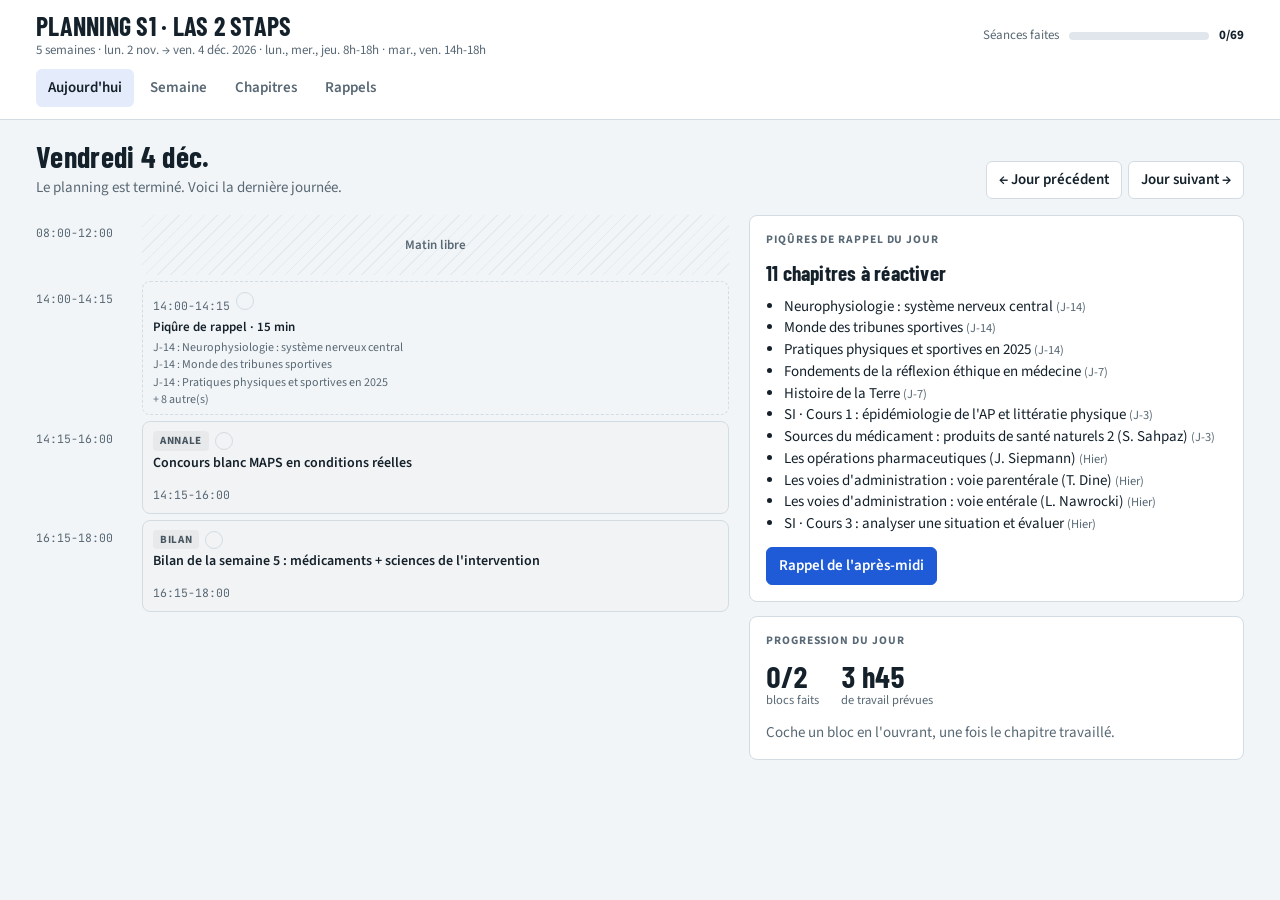
==== commit 60b1309e: "Planning S1 : retrait de l'embryologie L'embryologie est retirée du programme : suppression des 14 c" ====
--- a/planning-s1/index.html
+++ b/planning-s1/index.html
@@ -331,7 +331,6 @@
   psy:   { name: "Psychologie", ue: "Sciences humaines et sociales", color: "psy" },
   soc:   { name: "Sociologie", ue: "Sciences humaines et sociales", color: "soc" },
   apsa:  { name: "APSA", ue: "APSA", color: "apsa" },
-  emb:   { name: "Embryologie", ue: "Mineure santé", color: "min" },
   ssh:   { name: "SSH santé", ue: "Mineure santé", color: "min" },
   maps:  { name: "Médicaments", ue: "Découverte des médicaments et produits de santé", color: "pha" },
   rev:   { name: "Révision", ue: "Annales et bilans", color: "rev" }
@@ -717,9 +716,9 @@
 const REVIEWS = {
   bilan1: { title: "Bilan de la semaine 1", type: "bilan", chapters: ["sdef", "cine", "nbase", "nmsg", "dyn", "attach", "nutri", "smeth"],
     notions: ["Quiz sur toute la semaine (onglet Rappels)", "Relire les fiches des chapitres marqués « à revoir »", "Refaire de mémoire le schéma du potentiel d'action", "Lister ce qui reste flou"] },
-  bilan2: { title: "Bilan de la semaine 2", type: "bilan", chapters: ["nsyn", "stat", "trav", "musc", "depense", "ado", "secole", "tdbio", "e_sperm", "e_ovo", "e_fec", "e_s1"],
+  bilan2: { title: "Bilan de la semaine 2", type: "bilan", chapters: ["nsyn", "stat", "trav", "musc", "depense", "ado", "secole", "tdbio"],
     notions: ["Quiz sur toute la semaine", "Revoir les formules de biomécanique", "Schéma du couplage excitation-contraction de mémoire", "Lister ce qui reste flou"] },
-  bilan3: { title: "Bilan de la semaine 3", type: "bilan", chapters: ["snc", "cardio", "dqp", "tdadcp", "socdel", "strib", "sprat", "sdop", "ssante", "gr", "sa", "co", "e_s2", "e_s3", "e_s4", "e_snc", "h_mal", "h_diag"],
+  bilan3: { title: "Bilan de la semaine 3", type: "bilan", chapters: ["snc", "cardio", "dqp", "tdadcp", "socdel", "strib", "sprat", "sdop", "ssante", "gr", "sa", "co", "h_mal", "h_diag"],
     notions: ["Quiz sur toute la semaine", "Redessiner les voies ascendantes et descendantes", "Refaire l'équation de Fick et ses ordres de grandeur", "Lister les auteurs de psycho et socio"] },
   annSV1: { title: "Annale Sciences de la vie : session 1 2024-2025", type: "annale",
     chapters: ["cine", "dyn", "stat", "trav", "nbase", "nmsg", "nsyn", "snc", "musc", "cardio"],
@@ -765,8 +764,8 @@
     chapters: ["sdef", "smeth", "secole", "strib", "sprat", "sdop", "ssante", "sinteg"],
     notions: ["Frise des lois et dispositifs (1965, 1993, 2001, 2006, 2012, 2016)", "Bourdieu, Boudon, Durkheim, Weber : idée clé de chacun", "Chiffres clés des pratiques 2025"] },
   revFin: { title: "Grande révision Condition physique + APSA", type: "revision",
-    chapters: ["nutri", "depense", "dqp", "gr", "muscu", "tennis", "sa", "co", "e_face", "e_branch", "e_squel", "e_cv", "e_resp", "e_dig", "h_clin", "h_cult", "h_eth", "h_terre"],
-    notions: ["Calculs : MET, NAP, IMC, QA, FCmax", "Principes de l'entraînement", "Fiches APSA : GR, CO, sports adaptés, musculation", "Mineure santé : interro sur l'embryologie et la SSH de la semaine"] },
+    chapters: ["nutri", "depense", "dqp", "gr", "muscu", "tennis", "sa", "co", "h_clin", "h_cult", "h_eth", "h_terre"],
+    notions: ["Calculs : MET, NAP, IMC, QA, FCmax", "Principes de l'entraînement", "Fiches APSA : GR, CO, sports adaptés, musculation", "Mineure santé : interro sur la SSH de la semaine"] },
   revFlash: { title: "Dernier passage sur les cartes à revoir", type: "revision", chapters: "all",
     notions: ["Révision intelligente jusqu'à épuisement des cartes à revoir", "Relire les fiches des chapitres les plus faibles"] },
   bilanFin: { title: "Bilan final : quiz général", type: "bilan", chapters: "all",
@@ -778,242 +777,15 @@
 const SCHEDULE_VERSION = 3;
 const SCHEDULE = [
   [ [null, null, null, "sdef:1"], ["cine:1", "cine:2"], ["nbase:1", "nmsg:1", "attach:1", "nutri:1"], ["nmsg:2", "dyn:1", "attach:2", "nutri:2"], ["smeth:1", "bilan1"] ],
-  [ ["nsyn:1", "stat:1", "ado:1", "e_sperm:1+e_ovo:1"], ["stat:2", "trav:1"], ["musc:1", "musc:2", "ado:2", "depense:1"], ["snc:1", "depense:2", "secole:1", "e_fec:1+e_s1:1"], ["tdbio:1", "bilan2"] ],
-  [ ["snc:2", "cardio:1", "strib:1+sprat:1", "e_s2:1+e_s3:1"], ["tdadcp:1", "socdel:1"], ["cardio:2", "dqp:1", "gr:1", "e_s4:1+e_snc:1"], ["dqp:2", "sdop:1+ssante:1", "sa:1", "co:1"], ["h_mal:1+h_diag:1", "bilan3"] ],
-  [ ["annSV1", "corrSV1", "muscu:1+tennis:1", "sinteg:1"], ["e_face:1+e_branch:1", "h_clin:1+h_cult:1"], ["annADCP", "e_squel:1", "annSoc", "h_eth:1+h_terre:1"], ["annSV2", "e_cv:1", "e_resp:1+e_dig:1", "annAPSA"], ["revFin", "bilanFin"] ]
+  [ ["nsyn:1", "stat:1", "ado:1", null], ["stat:2", "trav:1"], ["musc:1", "musc:2", "ado:2", "depense:1"], ["snc:1", "depense:2", "secole:1", null], ["tdbio:1", "bilan2"] ],
+  [ ["snc:2", "cardio:1", "strib:1+sprat:1", null], ["tdadcp:1", "socdel:1"], ["cardio:2", "dqp:1", "gr:1", null], ["dqp:2", "sdop:1+ssante:1", "sa:1", "co:1"], ["h_mal:1+h_diag:1", "bilan3"] ],
+  [ ["annSV1", "corrSV1", "muscu:1+tennis:1", "sinteg:1"], [null, "h_clin:1+h_cult:1"], ["annADCP", null, "annSoc", "h_eth:1+h_terre:1"], ["annSV2", null, null, "annAPSA"], ["revFin", "bilanFin"] ]
 ];
 
-/* Mineure santé (Drive 2025-2026 › 1er semestre › Mineure santé › Fiches de cours) */
-const MIN_EMB = "https://drive.google.com/drive/folders/1ONDJv6GToPPLHenQ2baodpMot4U0grP2";
+/* Mineure santé (Drive 2025-2026 › 1er semestre › Mineure santé › Fiches de cours) — embryologie retirée du programme */
 const MIN_TUTO = "https://drive.google.com/drive/folders/1NHKFGRjr1ls-NqQwjNVg394lcd7ayr-W";
 const MIN_PREPA = "https://drive.google.com/drive/folders/1xc0XiEcgD182EJmuVqrpZSO3rotF8YZb";
 const MINEURE = [
-  { id: "e_sperm", subj: "emb", title: "Spermatogenèse", parts: 1,
-    files: [["Fiche", D("15OVUqVtue5JS0m-NK2T-O-amqwneZoKK")], ["Tutorat", MIN_TUTO]],
-    notions: ["Testicule : compartiments intra-tubulaire et interstitiel", "3 étapes : mitoses (27 j), méiose (24 j), spermiogenèse (23 j)", "Acrosome, flagelle, axonème, protamines", "Cellules de Sertoli, barrière hémato-testiculaire, cellules de Leydig", "Régulation : FSH, LH, testostérone, inhibine B, température, gène SRY / AZF"],
-    cards: [
-      ["Durée totale de la spermatogenèse et sens de progression ?", "74 jours, de façon centripète : de la périphérie du tube séminifère vers sa lumière."],
-      ["Les 3 étapes de la spermatogenèse et leur durée ?", "Mitoses des spermatogonies jusqu'au spermatocyte I (27 j), méiose (24 j : 23 j méiose I + 1 j méiose II), spermiogenèse (23 j)."],
-      ["Rôle des cellules de Leydig ?", "Cellules du compartiment interstitiel, avec récepteurs à la LH : elles sécrètent les androgènes (95 % de la testostérone chez l'adulte)."],
-      ["Composition de la barrière hémato-testiculaire ?", "Jonctions serrées entre cellules de Sertoli, endothélium des capillaires interstitiels et cellules myofibroblastiques de la gaine péritubulaire."],
-      ["Que devient le noyau pendant la spermiogenèse ?", "Il s'allonge et se compacte : les histones sont remplacées par des protéines de transition puis par des protamines (80 % protamines / 20 % histones)."],
-      ["Qu'est-ce que la dyskinésie ciliaire primitive ?", "Absence des bras de dynéine de l'axonème : spermatozoïdes immobiles (infertilité) et atteintes respiratoires. Avec situs inversus = syndrome de Kartagener."],
-      { t: "qcm", q: "Quelle hormone agit sur les cellules de Sertoli ?", o: ["LH", "FSH", "Prolactine", "Ocytocine"], a: 1, e: "La LH agit sur les cellules de Leydig ; les Sertoli expriment les récepteurs à la FSH et à la testostérone." },
-      { t: "qcm", q: "Quelle protéine sécrétée par les cellules de Sertoli exerce un rétrocontrôle négatif sur la FSH ?", o: ["ABP", "Inhibine B", "AMH", "Lactate"], a: 1, e: "L'ABP transporte la testostérone ; l'AMH fait régresser les canaux de Müller chez le fœtus." },
-      { t: "qcm", q: "L'acrosome provient :", o: ["Des mitochondries", "De l'appareil de Golgi", "Du centriole distal", "Du noyau"], a: 1, e: "Il contient des enzymes (proacrosine, hyaluronidase) pour traverser la zone pellucide." },
-      { t: "qcm", q: "Le centriole distal est à l'origine :", o: ["Du premier fuseau mitotique du zygote", "De l'axonème du flagelle", "De l'acrosome", "Du manchon mitochondrial"], a: 1, e: "Le centriole proximal donne le premier fuseau mitotique après la fécondation." },
-      { t: "vf", q: "La spermatogenèse se fait idéalement à 3-4 °C sous la température du corps.", v: true, e: "Grâce à la position scrotale et au plexus pampiniforme (échange thermique à contre-courant)." },
-      { t: "vf", q: "L'épithélium germinal du tube séminifère est richement vascularisé.", v: false, e: "Il n'est pas vascularisé : les cellules de Sertoli assurent la nutrition des cellules germinales." },
-      { t: "qcm", q: "Les spermatocytes I se trouvent dans le compartiment :", o: ["Basal uniquement", "Basal (pré-leptotène) puis adluminal (en méiose)", "Interstitiel", "Sanguin"], a: 1, e: "Le compartiment basal contient spermatogonies et spermatocytes I pré-méiotiques ; l'adluminal les cellules en méiose et après." }
-    ] },
-  { id: "e_ovo", subj: "emb", title: "Folliculogenèse et ovogenèse", parts: 1,
-    files: [["Fiche", D("1O02SdWkFA6zTUpExF_g8b5u39bso_itB")], ["Tutorat", MIN_TUTO]],
-    notions: ["Ovaire : cortex, médulla ; fonctions exocrine, endocrine, paracrine", "Stades : primordial, primaire, pré-antral, antral, De Graaf, corps jaune", "Croissance : initiation, basale (65 j), terminale (20 j : recrutement, sélection, dominance)", "Stock folliculaire : 7 M (7e mois in utero) → 1 M à la naissance → 200 000 à la puberté", "Ovogenèse discontinue : blocage en prophase I puis métaphase II, rôle du pic de LH"],
-    cards: [
-      ["Que devient un follicule dans 99,9 % des cas ?", "Il dégénère par apoptose (atrésie). Seuls 0,1 % (≈ 400 sur une vie) sont ovulés, 1 par cycle."],
-      ["À quel stade est bloqué l'ovocyte I dans le follicule primordial ?", "En prophase de méiose I, au stade diplotène (vésicule germinative)."],
-      ["Quand apparaît la zone pellucide ?", "Au stade de follicule primaire pluristratifié, entre la granulosa et l'ovocyte."],
-      ["Qu'est-ce qui caractérise le follicule antral ?", "L'apparition de l'antrum, cavité de liquide folliculaire produit par la granulosa ; thèques interne et externe ; granules corticaux."],
-      ["Durée de vie du corps jaune sans grossesse et devenir ?", "14 jours, puis il involue en corpus albicans (cicatrice fibreuse)."],
-      ["Évolution du stock de follicules primordiaux ?", "Jusqu'à 7 millions au 7e mois in utero, 1 million à la naissance, 200 000 à la puberté, 70 000 à 20 ans, épuisé à la ménopause."],
-      ["Délai entre le pic de LH et l'ovulation ?", "33 à 36 heures."],
-      { t: "qcm", q: "Taille d'un follicule de De Graaf :", o: ["50 µm", "200 µm", "2 cm", "5 cm"], a: 2, e: "C'est la taille maximale ; il fait saillie sous l'épithélium ovarien (stigma)." },
-      { t: "qcm", q: "La phase de croissance folliculaire basale :", o: ["Dépend de la FSH et de la LH", "Dure 65 jours et ne dépend pas des gonadotrophines", "N'existe qu'après la ménopause", "Dure 14 jours"], a: 1, e: "La phase terminale (20 j, après la puberté) dépend des gonadotrophines." },
-      { t: "qcm", q: "Pendant la sélection, le follicule choisi est celui qui :", o: ["Est le plus gros", "A le moins besoin de FSH pour croître", "Produit le plus de progestérone", "Est le plus ancien"], a: 1, e: "Le dominant produit ensuite de l'œstradiol qui fait chuter la FSH : les autres s'atrésient." },
-      { t: "qcm", q: "L'ovocyte fécondable (ovocyte II) est bloqué en :", o: ["Prophase I", "Métaphase I", "Métaphase II", "Anaphase II"], a: 2, e: "La méiose ne s'achève qu'en cas de fécondation (expulsion du 2e globule polaire)." },
-      { t: "vf", q: "L'ovogenèse est un processus continu de la puberté à la ménopause.", v: false, e: "C'est la folliculogenèse qui est continue ; l'ovogenèse est discontinue (blocages en prophase I et métaphase II)." },
-      { t: "vf", q: "L'AMP cyclique et le facteur OMI maintiennent l'ovocyte bloqué en prophase I.", v: true, e: "OMI vient de la granulosa via les jonctions GAP ; le pic de LH rompt ces jonctions." },
-      { t: "qcm", q: "Objectif d'une stimulation ovarienne pour FIV :", o: ["1 ovocyte en prophase I", "10 à 15 ovocytes en métaphase II", "100 follicules primordiaux", "Un corps jaune"], a: 1, e: "FSH exogène, antagoniste de la GnRH, LH, puis ponction 35 h après." }
-    ] },
-  { id: "e_fec", subj: "emb", title: "Fécondation", parts: 1,
-    files: [["Fiche", D("1fSKZ9fxjS6fp5WoLyCNd4MnSitXvfdf4")], ["Tutorat", MIN_TUTO]],
-    notions: ["Lieu : ampoule (1/3 externe) de la trompe", "Transit épididymaire, décapacitation puis capacitation", "Barrières : glaire cervicale, glandes endocervicales, isthme tubaire", "Cumulus, zone pellucide (ZP1, ZP2, ZP3), réaction acrosomique, Izumo-Juno", "Activation ovocytaire, blocage de la polyspermie, pronucléi ; FIV et ICSI"],
-    cards: [
-      ["Où a lieu la fécondation ?", "Dans l'ampoule de la trompe utérine (tiers externe)."],
-      ["Qu'est-ce que la capacitation ?", "La restauration du pouvoir fécondant dans les voies génitales féminines : retrait des protéines de masquage, efflux de cholestérol, fluidification de la membrane."],
-      ["Aspect de la glaire cervicale avant et après l'ovulation ?", "Avant (œstradiol) : fluide, abondante, larges mailles (30 µm), perméable. Après (progestérone) : visqueuse, mailles 10 fois plus étroites, imperméable."],
-      ["Liaison primaire et secondaire à la zone pellucide ?", "Primaire : ZP3 se lie au spermatozoïde et déclenche la réaction acrosomique. Secondaire : ZP2 se lie à la membrane acrosomique interne."],
-      ["Comment l'ovocyte bloque-t-il la polyspermie ?", "Vague calcique → exocytose des granules corticaux qui modifient ZP2/ZP3, et expulsion des récepteurs Juno."],
-      ["Quand se forment les 2 pronucléi ?", "6 à 7 h après la fécondation, en périphérie ; ils migrent au centre (≈ 18 h) puis fusionnent : zygote."],
-      { t: "qcm", q: "Durée de survie des spermatozoïdes dans les voies génitales féminines :", o: ["24 h", "4 à 5 jours", "2 semaines", "1 heure"], a: 1, e: "Le complexe cumulo-ovocytaire ne vit que 24 h sans fécondation." },
-      { t: "qcm", q: "Le couple de protéines essentiel à la fusion des gamètes :", o: ["ZP2-ZP3", "Izumo-Juno", "ABP-FSH", "Acrosine-hyaluronidase"], a: 1, e: "Izumo est sur le spermatozoïde, Juno est son récepteur sur l'ovocyte." },
-      { t: "qcm", q: "Combien de spermatozoïdes atteignent environ le complexe cumulo-ovocytaire ?", o: ["10", "Une centaine", "10 000", "1 million"], a: 1, e: "Plusieurs millions au vagin, 1 million au col, 10 000 dans l'utérus, une centaine à l'ovocyte." },
-      { t: "vf", q: "La fusion des membranes du spermatozoïde et de l'ovocyte est spécifique d'espèce.", v: false, e: "C'est la zone pellucide (ZP3) qui est spécifique d'espèce ; la fusion ne l'est pas." },
-      { t: "vf", q: "Le spermatozoïde détermine le sexe de l'embryon.", v: true, e: "Selon qu'il porte un chromosome X ou Y." },
-      { t: "qcm", q: "L'ICSI est surtout indiquée en cas :", o: ["De pathologie tubaire", "D'infertilité masculine sévère", "De ménopause", "D'endométriose légère"], a: 1, e: "La FIV classique est indiquée en cas de pathologie tubaire." },
-      { t: "qcm", q: "Une triploïdie (3 pronucléi, 69 chromosomes) vient le plus souvent :", o: ["D'une polyspermie", "D'une monosomie", "D'un défaut de capacitation", "D'une ICSI"], a: 0, e: "Ou de la non-expulsion du 2e globule polaire." }
-    ] },
-  { id: "e_s1", subj: "emb", title: "Première semaine de développement", parts: 1,
-    files: [["Fiche", D("147kfMlYbuTP4pLrSSZjEeaUI-3cISS3g")], ["Tutorat", MIN_TUTO]],
-    notions: ["Préparation de l'utérus : cycle de 28 j, œstradiol (prolifération) et progestérone (sécrétion)", "Segmentation J1-J3 (blastomères de plus en plus petits)", "Compaction : morula, trophectoderme et embryoblaste", "Blastocyste J4, éclosion J4-J5", "Implantation J6-J7 : cytotrophoblaste et syncytiotrophoblaste"],
-    cards: [
-      ["Les phases du cycle menstruel ?", "Menstruelle (4 j), proliférative (jusqu'à J14, œstradiol), ovulation (J13-J14), sécrétoire (progestérone du corps jaune)."],
-      ["Quelle hormone est indispensable à l'implantation ?", "La progestérone, qui doit imprégner la muqueuse au début de la phase sécrétoire."],
-      ["Qu'est-ce que la segmentation ?", "Les premières mitoses du zygote (J1 : 2 blastomères, J2 : 4, J3 : 8) sans augmentation de volume global : les blastomères rapetissent."],
-      ["Les 2 populations cellulaires après compaction ?", "Le trophectoderme (périphérie, futur placenta) et l'embryoblaste ou masse interne (futur embryon)."],
-      ["Qu'est-ce qui rend l'éclosion du blastocyste possible ?", "La pression du liquide du blastocèle et les enzymes du trophectoderme qui fragilisent la zone pellucide."],
-      { t: "qcm", q: "Le blastocyste se forme vers :", o: ["J1", "J4", "J10", "J21"], a: 1, e: "Il apparaît quand le blastocèle se forme, à l'arrivée dans la cavité utérine." },
-      { t: "qcm", q: "Le syncytiotrophoblaste :", o: ["Prolifère par mitoses très actives", "Grossit par fusion de cellules du cytotrophoblaste, sans mitose", "Forme l'embryon", "Disparaît à J5"], a: 1, e: "Le cytotrophoblaste, lui, prolifère activement." },
-      { t: "qcm", q: "L'hormone placentaire qui stimule le corps jaune en début de grossesse :", o: ["FSH", "β-HCG", "Ocytocine", "Prolactine"], a: 1, e: "Elle maintient la sécrétion de progestérone jusqu'au relais placentaire." },
-      { t: "vf", q: "L'implantation de l'embryon a lieu dès J2.", v: false, e: "Elle débute en fin de première semaine (J6-J7)." },
-      { t: "vf", q: "Une désynchronisation entre muqueuse utérine et hormones est une cause fréquente d'infertilité.", v: true, e: "Cité dans la fiche." },
-      { t: "qcm", q: "La décidualisation concerne :", o: ["Les cellules du chorion de l'endomètre", "Les blastomères", "La zone pellucide", "Les spermatozoïdes"], a: 0, e: "Elles deviennent de grandes cellules claires sécrétantes qui participent au placenta." }
-    ] },
-  { id: "e_s2", subj: "emb", title: "Deuxième semaine de développement", parts: 1,
-    files: [["Fiche", D("15Mjyh10U60vQuisd-aJysF4hzpp8jWdq")], ["Tutorat", MIN_TUTO]],
-    notions: ["Embryon didermique : épiblaste et hypoblaste", "Cavité amniotique (J8) et amnioblaste", "Stade lacunaire (J9) : lacunes du syncytiotrophoblaste", "Membrane de Heuser, vésicule vitelline primitive puis secondaire (J13)", "Mésenchyme extra-embryonnaire (J10), cœlome extra-embryonnaire, pédicule embryonnaire"],
-    cards: [
-      ["Quels sont les 2 feuillets de l'embryon didermique ?", "L'épiblaste (dorsal, au contact de la cavité amniotique, à l'origine de toutes les cellules de l'embryon) et l'hypoblaste (ventral, au contact du blastocèle)."],
-      ["Quand et comment apparaît la cavité amniotique ?", "À J8, par séparation de l'épiblaste et du cytotrophoblaste ; elle est bordée par l'épiblaste et l'amnioblaste."],
-      ["Que contiennent les lacunes du syncytiotrophoblaste dès J10 ?", "Du sang maternel : le syncytiotrophoblaste érode les vaisseaux utérins (futures zones d'échanges)."],
-      ["Qu'est-ce que la membrane de Heuser ?", "Des cellules aplaties d'origine hypoblastique qui tapissent le blastocèle et bordent la vésicule vitelline primitive."],
-      ["Que devient le pédicule embryonnaire ?", "Le cordon ombilical : c'est la zone de mésenchyme non creusée qui relie l'embryon au futur placenta."],
-      { t: "qcm", q: "Le cœlome extra-embryonnaire divise le mésenchyme extra-embryonnaire en :", o: ["Ectoderme et endoderme", "Somatopleure et splanchnopleure extra-embryonnaires", "Épiblaste et hypoblaste", "Cyto- et syncytiotrophoblaste"], a: 1, e: "La somatopleure qui tapisse le cytotrophoblaste devient la plaque choriale." },
-      { t: "qcm", q: "La vésicule vitelline secondaire (lécithocèle) apparaît vers :", o: ["J8", "J10", "J13", "J21"], a: 2, e: "Les reliquats de la vésicule primitive forment les kystes exocœlomiques." },
-      { t: "qcm", q: "Le mésenchyme extra-embryonnaire apparaît à :", o: ["J7", "J10", "J15", "J20"], a: 1, e: "Tissu conjonctif embryonnaire lâche qui participe à la formation du sang." },
-      { t: "vf", q: "L'implantation est complète et la muqueuse restaurée vers J11-J12.", v: true, e: "La cicatrice de fibrine (stigma) disparaît." },
-      { t: "vf", q: "À la fin de la 2e semaine, l'embryon possède 3 feuillets.", v: false, e: "Il est didermique (épiblaste + hypoblaste) ; les 3 feuillets apparaissent à la 3e semaine." },
-      { t: "qcm", q: "La réaction déciduale transforme :", o: ["Les cellules conjonctives du chorion utérin", "Les cellules de l'épiblaste", "La zone pellucide", "Le cordon ombilical"], a: 0, e: "Elles deviennent globuleuses, chargées en lipides et sécrétrices." }
-    ] },
-  { id: "e_s3", subj: "emb", title: "Troisième semaine de développement", parts: 1,
-    files: [["Fiche", D("1yrFn0lr8TCouYfaAunRDPHbOeJnM9DIX")], ["Tutorat", MIN_TUTO]],
-    notions: ["3 axes : céphalo-caudal, dorso-ventral, droite-gauche", "Ligne, gouttière et nœud primitifs (J14-J15)", "Gastrulation (J15-J16) : ectoderme, endoderme, mésoderme", "Canal chordal, plaque chordale, canal neurentérique, notochorde", "Mésoderme para-axial, intermédiaire, lame latérale ; plaque neurale, crêtes neurales, placodes"],
-    cards: [
-      ["Qu'est-ce que la gastrulation ?", "L'ingression des cellules épiblastiques par la gouttière et le nœud primitifs (J15-J16) qui forme les 3 feuillets : ectoderme, endoderme, mésoderme."],
-      ["D'où viennent les 3 feuillets embryonnaires ?", "Tous de l'épiblaste."],
-      ["Que reste-t-il de la chorde à l'âge adulte ?", "Les nucléus pulposus des disques intervertébraux."],
-      ["Quelles zones restent sans mésoderme ?", "La membrane cloacale (futur anus) et la membrane oropharyngienne (future bouche)."],
-      ["Que donnent les 3 territoires du mésoderme ?", "Para-axial : somites (squelette axial, muscles, derme) et mésoderme céphalique. Intermédiaire : appareil uro-génital. Lame latérale : somatopleure et splanchnopleure."],
-      { t: "qcm", q: "Le nœud primitif est aussi appelé :", o: ["Nœud de Hensen", "Membrane de Heuser", "Nœud sinusal", "Nœud de Ranvier"], a: 0, e: "Il est situé à l'avant de la gouttière primitive." },
-      { t: "qcm", q: "Le canal neurentérique fait communiquer :", o: ["Amnios et vésicule vitelline secondaire", "Cœur et poumons", "Trompe et utérus", "Ectoderme et placenta"], a: 0, e: "Transitoirement, quand le canal chordal fusionne avec l'endoderme." },
-      { t: "qcm", q: "Les placodes donnent :", o: ["L'épiderme", "Les organes sensoriels", "Le squelette axial", "L'appareil uro-génital"], a: 1, e: "L'ectoderme de surface donne l'épiderme ; les crêtes neurales d'autres éléments nerveux." },
-      { t: "vf", q: "Le pôle d'entrée du spermatozoïde dans l'ovocyte correspond au futur pôle caudal.", v: true, e: "Cité dans la fiche (axe céphalo-caudal)." },
-      { t: "vf", q: "L'allantoïde est une expansion de l'ectoderme apparue à J16.", v: false, e: "C'est une expansion de la vésicule vitelline secondaire, d'origine endodermique." },
-      { t: "qcm", q: "À partir de J19-J20, la ligne primitive :", o: ["S'allonge vers la tête", "Régresse vers l'extrémité caudale", "Devient la chorde", "Forme le cœur"], a: 1, e: "Elle laisse derrière elle la plaque et les crêtes neurales ; la gouttière neurale se forme." }
-    ] },
-  { id: "e_s4", subj: "emb", title: "Quatrième semaine de développement", parts: 1,
-    files: [["Fiche", D("1MTaDM0He_r9DBV2VU8W9GeuDhE26nnOc")], ["Tutorat", MIN_TUTO]],
-    notions: ["Neurulation : plaque neurale (J18), gouttière (J20), tube neural (J22)", "Fermeture des neuropores antérieur (J24) et postérieur (J26)", "Devenir des crêtes neurales", "Soulèvement et plicature de l'embryon (embryon en 3D)", "Intestin primitif, canal vitellin, cœlome intra-embryonnaire (séreuses)"],
-    cards: [
-      ["Les grands événements de la 4e semaine ?", "Neurulation, soulèvement/plicature de l'embryon, formation du cœlome intra-embryonnaire et des somites."],
-      ["Quand se ferment les neuropores ?", "Antérieur à J24, postérieur à J26."],
-      ["Que donnent les cellules des crêtes neurales ?", "Mélanocytes, neurones et nerfs périphériques, cellules de Schwann, cartilage, os et derme de la face, médullosurrénale, leptoméninges…"],
-      ["Que donne le cœlome intra-embryonnaire ?", "Les cavités des séreuses : péricarde, plèvres et péritoine."],
-      { t: "qcm", q: "Le tube neural est l'ébauche :", o: ["Du système nerveux périphérique", "Du système nerveux central", "Du tube digestif", "Du cœur"], a: 1, e: "Il se forme par fusion des berges de la gouttière neurale sur la ligne médiane." },
-      { t: "qcm", q: "En se repliant, l'endoderme forme :", o: ["L'intestin primitif", "Le tube neural", "La chorde", "L'amnios"], a: 0, e: "Il reste relié à la vésicule vitelline par le canal vitellin (omphalo-mésentérique)." },
-      { t: "qcm", q: "Que trouve-t-on juste sous le tube neural ?", o: ["La notochorde", "Le cœur", "L'allantoïde", "Le placenta"], a: 0, e: "Cité dans la fiche (région occipitale à J22)." },
-      { t: "vf", q: "Pendant le soulèvement, la cavité amniotique grandit par rapport à la vésicule vitelline.", v: true, e: "La vésicule vitelline secondaire perd rapidement du volume." },
-      { t: "vf", q: "La fusion du tube neural progresse uniquement vers l'extrémité caudale.", v: false, e: "Elle progresse dans les deux sens, crânial et caudal." }
-    ] },
-  { id: "e_squel", subj: "emb", title: "Développement du squelette", parts: 1,
-    files: [["Fiche", D("1bHzG1rpjnHv2Hagh_K6MUX0HgYdb4q1U")], ["Tutorat", MIN_TUTO]],
-    notions: ["Squelette axial (somites) et appendiculaire (lame latérale)", "Somites : somitocèle, sclérotome, dermo-myotome", "Devenir du sclérotome : corps et arc vertébraux, côtes", "Resegmentation : ligne de Von Ebner, chaque vertèbre vient de 2 somites", "Bourgeons des membres : crête ectodermique, ossification enchondrale"],
-    cards: [
-      ["Quel os du squelette axial ne vient pas des somites ?", "Le sternum (mésenchyme non somitique de la somatopleure intra-embryonnaire)."],
-      ["Comment le somite se divise-t-il ?", "En dermo-myotome (dorsal : derme et muscles) et sclérotome (ventro-médial : pièces osseuses du squelette axial)."],
-      ["Que forme chaque portion du sclérotome ?", "Ventrale : corps vertébral (autour de la chorde). Dorsale : arc vertébral et apophyse épineuse. Latérale : apophyses transverses et côtes."],
-      ["Épimère et hypomère : que donnent-ils ?", "Épimère : muscles extenseurs du rachis. Hypomère : muscles latéraux et ventraux du tronc et musculature des membres."],
-      ["De combien de somites dérive une vertèbre ?", "De 2 paires : les 2/3 caudaux du somite sus-jacent et le 1/3 crânial du somite sous-jacent (ligne de Von Ebner)."],
-      { t: "qcm", q: "Nombre approximatif de paires de somites :", o: ["10", "≈ 40", "100", "206"], a: 1, e: "Leur nombre suit à peu près celui des vertèbres." },
-      { t: "qcm", q: "Le squelette des membres se forme par :", o: ["Ossification membraneuse à partir des somites", "Ossification enchondrale à partir du mésoderme de la lame latérale", "Les crêtes neurales", "L'endoderme"], a: 1, e: "Le mésoderme se spécifie en cartilage et périchondre." },
-      { t: "qcm", q: "La population ventrale de l'hypomère donne, au membre supérieur :", o: ["Extenseurs et supinateurs", "Fléchisseurs et pronateurs", "Extenseurs du rachis", "Muscles de la face"], a: 1, e: "La population dorsale donne extenseurs et supinateurs." },
-      { t: "vf", q: "Les ébauches des membres supérieurs apparaissent avant celles des membres inférieurs.", v: true, e: "Quelques jours avant, puis environ une semaine de décalage." },
-      { t: "qcm", q: "Combien de paires de somites cervicaux ?", o: ["4", "7", "8", "12"], a: 2, e: "Elles donnent le bas de l'écaille occipitale, les 7 cervicales et le haut de T1." }
-    ] },
-  { id: "e_face", subj: "emb", title: "Développement de la face", parts: 1,
-    files: [["Fiche", D("1EPXmHIFOyxTBcLDMEuweFQ8cle3SoU0m")], ["Tutorat", MIN_TUTO]],
-    notions: ["5 bourgeons faciaux (4e-7e semaine) autour du stomodeum", "Placodes olfactives, bourgeons nasaux internes et externes", "Choane primitif, septum nasal, lames palatines", "Palais primaire (massif médian) et secondaire (lames palatines)", "Fentes labiales, palatines, labio-palatines ; syndrome de Pierre Robin"],
-    cards: [
-      ["Quels sont les 5 bourgeons faciaux ?", "1 bourgeon frontal (impair, médian), 2 maxillaires et 2 mandibulaires (ces 4 dérivent du 1er arc branchial)."],
-      ["Qu'est-ce que le stomodeum ?", "La bouche primitive, formée par délitement de la membrane pharyngienne (oropharyngienne)."],
-      ["Comment se forme le choane primitif ?", "Par rupture de la membrane oronasale qui séparait la fossette olfactive de la cavité buccale."],
-      ["Quelles structures cloisonnent le choane primitif ?", "Le septum nasal (issu du bourgeon frontal) et les lames palatines (issues des bourgeons maxillaires) qui forment le palais secondaire."],
-      ["Origine d'une fente labiale supérieure ?", "Un défaut de soudure entre le bourgeon maxillaire et le bourgeon nasal interne du même côté (≈ 1/1000 naissances, plutôt les garçons)."],
-      { t: "qcm", q: "Les bourgeons nasaux internes donnent :", o: ["Les ailes du nez", "Le palais primaire, le philtrum et la gencive des 4 incisives supérieures", "Le menton", "Le voile du palais"], a: 1, e: "Les bourgeons nasaux externes donnent les ailes du nez." },
-      { t: "qcm", q: "La fusion du palais s'achève à la fin de la :", o: ["4e semaine", "7e semaine", "12e semaine", "20e semaine"], a: 2, e: "Suivant une ligne de suture en Y." },
-      { t: "qcm", q: "Le voile du palais correspond à :", o: ["La partie antérieure ossifiée du palais", "La partie postérieure non ossifiée du palais secondaire", "Le palais primaire", "Le septum nasal"], a: 1, e: "Il sert de clapet à la déglutition ; il porte l'uvule." },
-      { t: "vf", q: "Les fentes palatines touchent environ 1 naissance sur 2000, plutôt des filles.", v: true, e: "Elles sont opérables." },
-      { t: "vf", q: "Les bourgeons faciaux sont induits par la migration des cellules des crêtes neurales.", v: true, e: "Ce sont des soulèvements de l'ectoderme par prolifération du mésoderme sous-jacent." },
-      { t: "qcm", q: "Le canal lacrymo-nasal provient :", o: ["Du sillon lacrymo-nasal entre bourgeon maxillaire et bourgeon nasal externe", "Du 2e arc branchial", "De la placode optique", "Du stomodeum"], a: 0, e: "Il relie l'œil à la fosse nasale." }
-    ] },
-  { id: "e_branch", subj: "emb", title: "Développement de l'appareil branchial", parts: 1,
-    files: [["Fiche", D("1u-qyir1QrQNDm27WjYyKovPdiVtt3dHr")], ["Tutorat", MIN_TUTO]],
-    notions: ["6 paires d'arcs (4 visibles) : muscle, squelette, nerf, artère", "Sillons (ectoderme) et poches pharyngées (endoderme)", "Plancher du pharynx : tubercule impar, canal thyréoglosse, copula, furcula", "Langue (V lingual, foramen cæcum), épiglotte, larynx, thyroïde", "Arcs aortiques : carotides, crosse de l'aorte, canal artériel"],
-    cards: [
-      ["Composition d'un arc branchial ?", "Du mésoderme bordé d'ectoderme (sillon) à l'extérieur et d'endoderme (poche pharyngée) à l'intérieur, avec un muscle, un squelette, un nerf et une artère."],
-      ["Que donne la 1re poche pharyngée ? Le 1er sillon ?", "Poche : oreille moyenne (caisse du tympan, trompe d'Eustache). Sillon : oreille externe (conduit auditif, pavillon)."],
-      ["Que donnent les 3e et 4e poches pharyngées ?", "3e : thymus et parathyroïdes inférieures. 4e : parathyroïdes supérieures. (5e : corps ultimo-branchial ; 2e : amygdale palatine.)"],
-      ["D'où vient la langue ?", "2/3 antérieurs (mobile) : tubercule impar + bourrelets linguaux latéraux. 1/3 postérieur (fixe) : copula. Séparés par le V lingual."],
-      ["Qu'est-ce que le foramen cæcum ?", "Le reliquat du canal thyréoglosse, à la pointe du V lingual, après la descente de la thyroïde."],
-      { t: "qcm", q: "La furcula donne :", o: ["La thyroïde", "L'épiglotte", "Le larynx", "La langue fixe"], a: 1, e: "Le tube laryngotrachéal donne le larynx." },
-      { t: "qcm", q: "Le 6e arc aortique gauche donne :", o: ["La carotide interne", "Le canal artériel", "La sous-clavière droite", "La crosse de l'aorte"], a: 1, e: "Le canal artériel se ferme à la naissance et laisse un ligament." },
-      { t: "qcm", q: "Les carotides internes proviennent :", o: ["Des 3es arcs aortiques", "Des 4es arcs aortiques", "Des aortes dorsales", "Du bulbe artériel"], a: 0, e: "Les aortes ventrales deviennent les carotides communes." },
-      { t: "vf", q: "L'appareil branchial participe à la formation de l'appareil respiratoire humain.", v: false, e: "Il a perdu sa fonction respiratoire : il donne des éléments de la face et du cou." },
-      { t: "vf", q: "La crosse de l'aorte suit le trajet du 4e arc aortique gauche.", v: true, e: "Le 4e arc droit donne le tronc brachiocéphalique et la sous-clavière droite." }
-    ] },
-  { id: "e_snc", subj: "emb", title: "Développement du système nerveux", parts: 1,
-    files: [["Fiche", D("1DRuCrMQKBpA_rylcpdV8Zd9w-P2ZRNDD")], ["Tutorat", MIN_TUTO]],
-    notions: ["Neurulation en 3 étapes, induction par la chorde (chordine)", "Neuropores : antérieur J24-J25, postérieur J26-J28", "Vésicules primitives (prosencéphale, mésencéphale, rhombencéphale) puis secondaires", "Système ventriculaire, courbures, métamérisation (31 segments)", "Polarité : SHH ventral (moteur), TGFβ dorsal (sensitif) ; tératologie"],
-    cards: [
-      ["De quel feuillet dérive tout le système nerveux ?", "De l'ectoderme (neural : tube et crêtes neurales)."],
-      ["Comment la chorde induit-elle l'incurvation de la plaque neurale ?", "Elle sécrète la chordine qui active le réseau d'actine apical des cellules ectodermiques : le pôle apical rétrécit et la plaque se creuse en gouttière."],
-      ["Que donnent les vésicules secondaires ?", "Télencéphale : hémisphères. Diencéphale : noyaux gris, posthypophyse, vésicules optiques. Mésencéphale : étage supérieur du tronc cérébral. Métencéphale : pont et cervelet. Myélencéphale : bulbe."],
-      ["Quels facteurs installent la polarité dorso-ventrale de la moelle ?", "SHH (chorde, plancher) en ventral → motoneurones (corne antérieure). TGFβ/dorsaline (toit) en dorsal → neurones sensitifs (corne postérieure)."],
-      ["Anencéphalie et spina bifida ?", "Anencéphalie : non-fermeture du neuropore antérieur, incompatible avec la vie. Spina bifida : non-fermeture du neuropore postérieur, prévenue par l'acide folique."],
-      { t: "qcm", q: "Le rhombencéphale se divise en :", o: ["Télencéphale et diencéphale", "Métencéphale et myélencéphale", "Mésencéphale et pont", "Cervelet et moelle"], a: 1, e: "Le prosencéphale se divise en télencéphale et diencéphale ; le mésencéphale ne se divise pas." },
-      { t: "qcm", q: "L'aqueduc de Sylvius relie :", o: ["Les 2 ventricules latéraux", "Le 3e et le 4e ventricule", "Le 4e ventricule et le canal épendymaire", "L'amnios et le tube neural"], a: 1, e: "Les ventricules latéraux communiquent avec le 3e par le foramen de Monro." },
-      { t: "qcm", q: "Une sténose de l'aqueduc mésencéphalique provoque :", o: ["Une anencéphalie", "Une hydrocéphalie obstructive", "Une holoprosencéphalie", "Un spina bifida"], a: 1, e: "Le LCR s'accumule et dilate les ventricules." },
-      { t: "vf", q: "Le neuropore antérieur se ferme avant le postérieur.", v: true, e: "Antérieur J24-J25, postérieur J26-J28." },
-      { t: "vf", q: "Le système nerveux est entièrement achevé à la naissance.", v: false, e: "Il se développe pendant la vie utérine et en post-natal." },
-      { t: "qcm", q: "La moelle épinière est segmentée en combien de métamères ?", o: ["12", "24", "31", "40"], a: 2, e: "Chaque neuromère correspond à un dermatome, un myotome et un sclérotome." }
-    ] },
-  { id: "e_cv", subj: "emb", title: "Développement du système cardiovasculaire", parts: 1,
-    files: [["Fiche", D("1dOyas6SfH1g1bD16wFG-ojjrOuOidyhr")], ["Tutorat", MIN_TUTO]],
-    notions: ["Îlots angioformateurs, hémangioblastes (angioblastes, hémocytoblastes)", "Tube cardiaque (1ers battements J22), plicature en S", "Cloisonnements atrio-ventriculaire, inter-atrial, inter-ventriculaire, du tronc artériel", "3 stades circulatoires : vitellin, placentaire, néonatal", "Malformations : foramen ovale perméable, CIA, CIV, transposition, Fallot"],
-    cards: [
-      ["De quel feuillet dérivent le sang et le système cardiovasculaire ?", "Du mésoderme."],
-      ["Quand battent les premières fois le tube cardiaque ?", "Dès J22."],
-      ["Les segments du tube cardiaque, du crânial au caudal ?", "Tronc artériel, bulbe artériel, ventricule primitif, atrium primitif, sinus veineux."],
-      ["Comment le sang passe-t-il de l'atrium droit au gauche chez le fœtus ?", "Par un trajet en baïonnette : foramen ovale (septum secundum) puis ostium secundum (septum primum)."],
-      ["Que se passe-t-il à la naissance (stade néonatal) ?", "Fermeture du canal artériel et du foramen ovale (fusion des septums), oblitération des artères ombilicales (ligaments ombilicaux latéraux) et de la veine ombilicale (ligament rond)."],
-      { t: "qcm", q: "Le canal atrio-ventriculaire droit donne :", o: ["La valve mitrale", "La valve tricuspide", "La valve aortique", "Le foramen ovale"], a: 1, e: "Le gauche donne la valve mitrale." },
-      { t: "qcm", q: "La séparation définitive des 2 ventricules a lieu vers :", o: ["La 3e semaine", "La 5e semaine", "La 7e semaine", "La naissance"], a: 2, e: "Avant, il existe une communication interventriculaire." },
-      { t: "qcm", q: "Dans le cordon ombilical on trouve :", o: ["1 artère et 2 veines", "2 artères et 1 veine", "2 artères et 2 veines", "1 artère et 1 veine"], a: 1, e: "La veine apporte le sang oxygéné : inversion fonctionnelle par rapport à l'adulte." },
-      { t: "qcm", q: "La transposition des gros vaisseaux vient :", o: ["D'un défaut d'alignement entre le cloisonnement du tronc artériel et le septum interventriculaire", "D'un foramen ovale perméable", "D'une dextrocardie", "D'une sténose mitrale"], a: 0, e: "Malformation très grave." },
-      { t: "vf", q: "Le foramen ovale perméable est une malformation fréquente et souvent asymptomatique.", v: true, e: "Les septums primum et secundum ne se sont pas accolés." },
-      { t: "vf", q: "Le stade placentaire commence dès la 3e semaine.", v: false, e: "Stade vitellin : 3e semaine → fin du 2e mois ; placentaire : à partir du 3e mois." },
-      { t: "qcm", q: "Les malformations cardiaques touchent environ :", o: ["0,07 % des nouveau-nés", "0,7 % des nouveau-nés vivants", "7 % des nouveau-nés", "27 %"], a: 1, e: "Et 2,7 % des enfants mort-nés." }
-    ] },
-  { id: "e_resp", subj: "emb", title: "Développement de l'appareil respiratoire", parts: 1,
-    files: [["Fiche", D("1TSVjXj9bxHFh-Q3VEnUyzm_JtO4X_KAD")], ["Tutorat", MIN_TUTO]],
-    notions: ["Origine : épithéliums de l'endoderme, soutien du mésoderme", "Tube laryngotrachéal (4e semaine), septum trachéopharyngien", "Bourgeons bronchiques : 3 lobes à droite, 2 à gauche ; divisions dichotomiques", "4 périodes : pseudoglandulaire, canaliculaire, sac terminal (viable vers 26 SA), alvéolaire", "Surfactant (pneumocytes II), malformations, maladie des membranes hyalines"],
-    cards: [
-      ["Quelle partie de l'appareil respiratoire vient de l'endoderme ? Du mésoderme ?", "Endoderme : épithéliums (respiratoire, alvéolaire, glandulaire). Mésoderme : cartilages, muscles lisses, tissus conjonctifs et fibro-élastiques."],
-      ["Qu'est-ce qui sépare le tube laryngotrachéal de l'intestin antérieur ?", "Le septum trachéopharyngien (le tube est ventral, l'intestin antérieur dorsal)."],
-      ["Les 4 périodes du développement pulmonaire ?", "Pseudoglandulaire, canaliculaire (non viables), sac terminal (viable à la fin, vers la 26e semaine), alvéolaire (jusqu'à 8 ans)."],
-      ["Rôle du surfactant ?", "Substance tensio-active (phospholipides) des pneumocytes II qui maintient les alvéoles ouvertes ; son insuffisance donne la maladie des membranes hyalines."],
-      { t: "qcm", q: "Combien de bourgeons bronchiques secondaires à droite ?", o: ["1", "2", "3", "4"], a: 2, e: "3 à droite (3 lobes), 2 à gauche (2 lobes)." },
-      { t: "qcm", q: "Une fistule trachéo-œsophagienne résulte :", o: ["D'une agénésie pulmonaire", "D'une mauvaise séparation par le septum laryngotrachéal", "D'un manque de surfactant", "D'une bronche surnuméraire"], a: 1, e: "Communication anormale entre œsophage et trachée." },
-      { t: "qcm", q: "Les sacs terminaux apparaissent par :", o: ["Amincissement de l'épithélium qui devient pavimenteux (pneumocytes)", "Épaississement du cartilage", "Fusion des bronches", "Rupture de la plèvre"], a: 0, e: "Les capillaires arrivent au contact : les échanges gazeux deviennent possibles." },
-      { t: "vf", q: "Les alvéoles continuent de se multiplier jusqu'à environ 8 ans.", v: true, e: "Environ 20 niveaux de division bronchique." },
-      { t: "vf", q: "Pendant la période canaliculaire, les échanges gazeux sont possibles.", v: false, e: "Les vaisseaux ne sont pas encore au contact des voies respiratoires." }
-    ] },
-  { id: "e_dig", subj: "emb", title: "Développement de l'appareil digestif et du cœlome", parts: 1,
-    files: [["Fiche", D("1zmnwqk4pJMd37inADNeR-N8AjchAVjeZ")], ["Tutorat", MIN_TUTO]],
-    notions: ["Intestin primitif antérieur, moyen, postérieur et leurs dérivés", "Vascularisation : tronc cœliaque, mésentériques supérieure et inférieure", "Rotations de l'estomac, foie, rate, pancréas (2 bourgeons)", "Hernie physiologique (6e-10e semaine), cordon ombilical", "Cloaque, septum uro-rectal ; cœlome et diaphragme"],
-    cards: [
-      ["Que donnent l'endoderme et la splanchnopleure dans l'appareil digestif ?", "Endoderme : épithéliums (digestif, hépatique, pancréatique). Splanchnopleure : musculeuse et séreuse."],
-      ["Quelle artère pour quel segment intestinal ?", "Tronc cœliaque : intestin antérieur. Mésentérique supérieure : intestin moyen. Mésentérique inférieure : intestin postérieur."],
-      ["Que donne l'intestin moyen ?", "Duodénum distal, jéjunum, iléon, cæcum, appendice, côlon ascendant et 2/3 proximaux du transverse."],
-      ["Qu'est-ce que la hernie physiologique ?", "Le développement de l'intestin moyen dans le cœlome extra-embryonnaire du cordon (6e-10e semaine), avec une rotation anti-horaire totale de 270°."],
-      ["Comment se forme le pancréas ?", "Par fusion d'un bourgeon ventral et d'un bourgeon dorsal ; dans 90 % des cas il ne reste qu'un canal (Wirsung, issu du ventral)."],
-      { t: "qcm", q: "Le mésogastre dorsal devient :", o: ["Le petit épiploon", "Le grand épiploon", "Le ligament falciforme", "Le diaphragme"], a: 1, e: "Le mésogastre ventral donne le petit épiploon et le ligament falciforme." },
-      { t: "qcm", q: "La rate est d'origine :", o: ["Endodermique", "Mésodermique", "Ectodermique", "Crêtes neurales"], a: 1, e: "Bourgeon splénique dans le mésogastre dorsal, 5e semaine." },
-      { t: "qcm", q: "Le septum uro-rectal sépare le cloaque en :", o: ["Estomac et duodénum", "Rectum et vessie (sinus uro-génital)", "Foie et pancréas", "Œsophage et trachée"], a: 1, e: "La membrane cloacale se rompt à la 7e semaine (anus)." },
-      { t: "qcm", q: "La partie antérieure du diaphragme vient :", o: ["Du septum transversum", "Des replis pleuro-péritonéaux", "Du méso-œsophage", "De la somatopleure"], a: 0, e: "Replis pleuro-péritonéaux : partie fibreuse ; méso-œsophage : piliers ; somatopleure : périphérie musculaire." },
-      { t: "vf", q: "Les deux rotations de l'estomac sont de 90° chacune, dans le sens horaire.", v: true, e: "La 1re selon l'axe crânio-caudal (4e-5e sem.), la 2e selon l'axe ventro-dorsal (6e-8e sem.)." },
-      { t: "vf", q: "L'intestin postérieur participe aussi au revêtement de la vessie.", v: true, e: "Avec l'allantoïde." }
-    ] },
   { id: "h_mal", subj: "ssh", title: "Concepts de maladie et de santé", parts: 1,
     files: [["Fiche", D("1ZdOIgfiESdCxhzXCAsd0NRA-GeeBrsbR")], ["Tutorat SSH", MIN_TUTO]],
     notions: ["Maladies controversées (koro, orthorexie, fibromyalgie) et disparues (dysesthésie éthiopique, schizophrénie torpide)", "Illness, disease, sickness", "Faits et valeurs", "Naturalisme et normativisme", "Médicalisation, pathologisation et leurs critiques"],
@@ -2402,6 +2174,23 @@
     if (state.layout) Object.keys(state.layout).forEach(k => { if (/^w4/.test(k)) delete state.layout[k]; });
     state.w5ver = W5_VERSION; save();
   }
+  // Chapitres retirés du programme (embryologie) : on nettoie les blocs déplacés et les cartes enregistrées.
+  (function () {
+    const known = id => CHAPTERS.some(c => c.id === id);
+    let changed = false;
+    if (state.layout) Object.keys(state.layout).forEach(k => {
+      const code = state.layout[k];
+      if (code) {
+        const keep = code.split("+").filter(part => REVIEWS[part] || known(part.split(":")[0]));
+        const nc = keep.length ? keep.join("+") : null;
+        if (nc !== code) { state.layout[k] = nc; changed = true; }
+      }
+      const pos = parsePos(k);
+      if (pos && state.layout[k] === baseCode(pos.w, pos.d, pos.lbl)) { delete state.layout[k]; changed = true; }
+    });
+    ["boxes", "seen"].forEach(f => { if (state[f]) Object.keys(state[f]).forEach(k => { if (!known(k.slice(0, k.lastIndexOf(".")))) { delete state[f][k]; changed = true; } }); });
+    if (changed) save();
+  })();
   buildPlan();
 
   /* ---------- déplacement des blocs ---------- */
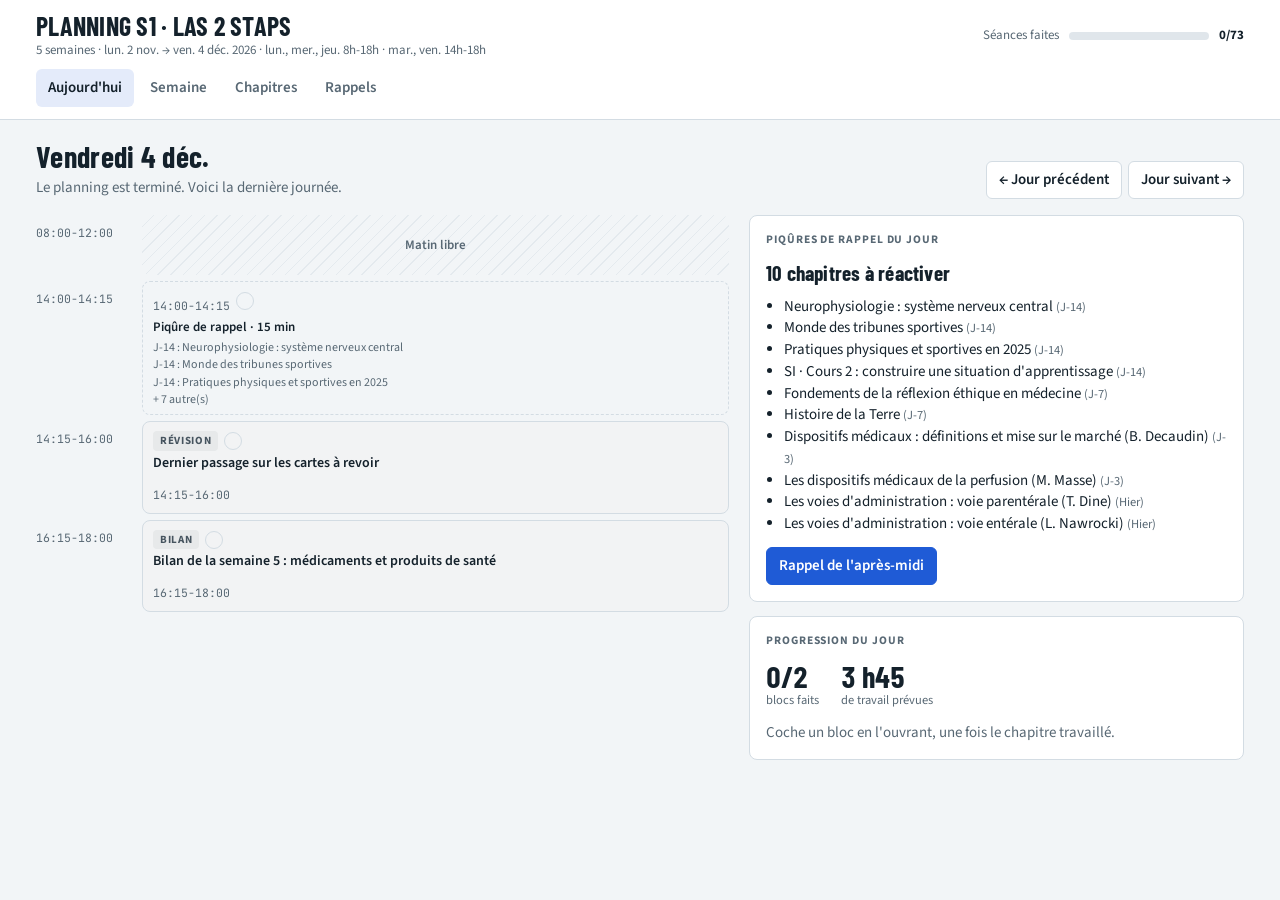
==== commit f75defc2: "Planning S1 : cours de sciences de l'intervention avancés en semaines 2 et 3 Les 4 séances de SI pre" ====
--- a/planning-s1/index.html
+++ b/planning-s1/index.html
@@ -716,9 +716,9 @@
 const REVIEWS = {
   bilan1: { title: "Bilan de la semaine 1", type: "bilan", chapters: ["sdef", "cine", "nbase", "nmsg", "dyn", "attach", "nutri", "smeth"],
     notions: ["Quiz sur toute la semaine (onglet Rappels)", "Relire les fiches des chapitres marqués « à revoir »", "Refaire de mémoire le schéma du potentiel d'action", "Lister ce qui reste flou"] },
-  bilan2: { title: "Bilan de la semaine 2", type: "bilan", chapters: ["nsyn", "stat", "trav", "musc", "depense", "ado", "secole", "tdbio"],
+  bilan2: { title: "Bilan de la semaine 2", type: "bilan", chapters: ["nsyn", "stat", "trav", "musc", "depense", "ado", "secole", "tdbio", "si_c1"],
     notions: ["Quiz sur toute la semaine", "Revoir les formules de biomécanique", "Schéma du couplage excitation-contraction de mémoire", "Lister ce qui reste flou"] },
-  bilan3: { title: "Bilan de la semaine 3", type: "bilan", chapters: ["snc", "cardio", "dqp", "tdadcp", "socdel", "strib", "sprat", "sdop", "ssante", "gr", "sa", "co", "h_mal", "h_diag"],
+  bilan3: { title: "Bilan de la semaine 3", type: "bilan", chapters: ["snc", "cardio", "dqp", "tdadcp", "socdel", "strib", "sprat", "sdop", "ssante", "gr", "sa", "co", "si_c2", "si_c3", "h_mal", "h_diag"],
     notions: ["Quiz sur toute la semaine", "Redessiner les voies ascendantes et descendantes", "Refaire l'équation de Fick et ses ordres de grandeur", "Lister les auteurs de psycho et socio"] },
   annSV1: { title: "Annale Sciences de la vie : session 1 2024-2025", type: "annale",
     chapters: ["cine", "dyn", "stat", "trav", "nbase", "nmsg", "nsyn", "snc", "musc", "cardio"],
@@ -777,8 +777,8 @@
 const SCHEDULE_VERSION = 3;
 const SCHEDULE = [
   [ [null, null, null, "sdef:1"], ["cine:1", "cine:2"], ["nbase:1", "nmsg:1", "attach:1", "nutri:1"], ["nmsg:2", "dyn:1", "attach:2", "nutri:2"], ["smeth:1", "bilan1"] ],
-  [ ["nsyn:1", "stat:1", "ado:1", null], ["stat:2", "trav:1"], ["musc:1", "musc:2", "ado:2", "depense:1"], ["snc:1", "depense:2", "secole:1", null], ["tdbio:1", "bilan2"] ],
-  [ ["snc:2", "cardio:1", "strib:1+sprat:1", null], ["tdadcp:1", "socdel:1"], ["cardio:2", "dqp:1", "gr:1", null], ["dqp:2", "sdop:1+ssante:1", "sa:1", "co:1"], ["h_mal:1+h_diag:1", "bilan3"] ],
+  [ ["nsyn:1", "stat:1", "ado:1", "si_c1:1"], ["stat:2", "trav:1"], ["musc:1", "musc:2", "ado:2", "depense:1"], ["snc:1", "depense:2", "secole:1", "si_c1:2"], ["tdbio:1", "bilan2"] ],
+  [ ["snc:2", "cardio:1", "strib:1+sprat:1", "si_c2:1"], ["tdadcp:1", "socdel:1"], ["cardio:2", "dqp:1", "gr:1", "si_c3:1"], ["dqp:2", "sdop:1+ssante:1", "sa:1", "co:1"], ["h_mal:1+h_diag:1", "bilan3"] ],
   [ ["annSV1", "corrSV1", "muscu:1+tennis:1", "sinteg:1"], [null, "h_clin:1+h_cult:1"], ["annADCP", null, "annSoc", "h_eth:1+h_terre:1"], ["annSV2", null, null, "annAPSA"], ["revFin", "bilanFin"] ]
 ];
 
@@ -1516,24 +1516,28 @@
 CHAPTERS.push(...PHARMA);
 
 Object.assign(REVIEWS, {
+  qcmMAPS: { title: "QCM Supmed : médicaments et produits de santé", type: "annale",
+    chapters: ["p_regl", "p_nat1", "p_nat2", "p_form", "p_ops", "p_parent", "p_enter"],
+    files: [["Dossier QCM Supmed 2022-2023", SUP_QCM], ["Annales classées corrigées", SUP_ACC]],
+    notions: ["Un QCM Supmed par cours vu cette semaine (sujet puis corrigé)", "Commence par ceux des cours les plus anciens (réglementation, produits naturels)", "Note chaque erreur dans la fiche du chapitre", "Saute les QCM des chapitres hors programme (circuit du médicament, découverte et impact, pharmacien polytechnicien, prise en charge en établissement)"] },
   annMAPS: { title: "Concours blanc MAPS en conditions réelles", type: "annale",
     chapters: ["p_regl", "p_nat1", "p_nat2", "p_ops", "p_parent", "p_enter", "p_form"],
     files: [["Sujet ECB1 MAPS", D("12bpAWzYfNfn5Z4NNnI6y8iAG_DUVTpsC")], ["Corrigé ECB1 MAPS", D("1WXvTpoLTxLeBnBNzsFqEiqv73TXMVzvH")], ["Dossier concours blancs", SUP_CB], ["QCM Supmed par chapitre", SUP_QCM], ["Annales classées corrigées", SUP_ACC]],
-    notions: ["Fais le concours blanc sans notes, chronométré (1h15 max), puis corrige-le", "S'il reste du temps : 1 QCM Supmed sur ton chapitre le plus faible", "Saute les questions des chapitres 2022-2023 absents de ton programme", "Corrige avec le corrigé et reporte tes points perdus", "Les dispositifs médicaux et les ingrédients n'ont pas d'annales : refais leurs cartes à la place"] },
-  bilanPharma: { title: "Bilan de la semaine 5 : médicaments + sciences de l'intervention", type: "bilan",
-    chapters: ["p_regl", "p_dm", "p_perf", "p_nat1", "p_nat2", "p_ingr", "p_form", "p_ops", "p_parent", "p_enter", "si_c1", "si_c2", "si_c3"],
-    notions: ["Interro notée sur les cours de la semaine (médicaments + SI)", "SI : reconstruire de mémoire une situation d'apprentissage complète (8 déterminants)", "Refaire de mémoire : listes I et II, stupéfiants, loi de Dalton, Noyes-Whitney, trajets sublingual et rectal", "Comparer les voies (rapidité, biodisponibilité, exemples)", "Lister ce qui reste flou pour le revoir avant l'examen"] }
+    notions: ["Fais le concours blanc sans notes, chronométré (1h15 max), puis corrige-le",  "Saute les questions des chapitres 2022-2023 absents de ton programme", "Corrige avec le corrigé et reporte tes points perdus", "Les dispositifs médicaux et les ingrédients n'ont pas d'annales : refais leurs cartes à la place"] },
+  bilanPharma: { title: "Bilan de la semaine 5 : médicaments et produits de santé", type: "bilan",
+    chapters: ["p_regl", "p_dm", "p_perf", "p_nat1", "p_nat2", "p_ingr", "p_form", "p_ops", "p_parent", "p_enter"],
+    notions: ["Interro notée sur les 10 cours de la semaine", "Refaire de mémoire : listes I et II, stupéfiants, loi de Dalton, Noyes-Whitney, trajets sublingual et rectal", "Comparer les voies (rapidité, biodisponibilité, exemples)", "Lister ce qui reste flou pour le revoir avant l'examen"] }
 });
 REVIEWS.bilanFin.notions = ["Quiz aléatoire sur tous les chapitres vus", "Repos ce week-end : la semaine 5 est consacrée aux médicaments et produits de santé"];
 
-/* Semaine 5 : lun. 30 nov. → ven. 4 déc. (v2 : + sciences de l'intervention) */
-const W5_VERSION = 2;
+/* Semaine 5 : lun. 30 nov. → ven. 4 déc. (v3 : les cours de SI sont avancés en semaines 2 et 3) */
+const W5_VERSION = 3;
 SCHEDULE.push([
-  ["p_regl:1", "p_regl:2", "si_c1:1", "p_nat1:1"],
-  ["si_c1:2", "p_nat2:1"],
-  ["p_dm:1+p_perf:1", "p_ingr:1+p_form:1", "si_c2:1", "p_ops:1"],
-  ["p_ops:2", "p_parent:1", "p_enter:1", "si_c3:1"],
-  ["annMAPS", "bilanPharma"]
+  ["p_regl:1", "p_regl:2", "p_nat1:1", "p_nat2:1"],
+  ["p_dm:1", "p_perf:1"],
+  ["p_ingr:1", "p_form:1", "p_ops:1", "p_ops:2"],
+  ["p_parent:1", "p_enter:1", "qcmMAPS", "annMAPS"],
+  ["revFlash", "bilanPharma"]
 ]);
 
 /* Cours au propre, format « lecteur plein écran ».
@@ -2189,6 +2193,20 @@
       if (pos && state.layout[k] === baseCode(pos.w, pos.d, pos.lbl)) { delete state.layout[k]; changed = true; }
     });
     ["boxes", "seen"].forEach(f => { if (state[f]) Object.keys(state[f]).forEach(k => { if (!known(k.slice(0, k.lastIndexOf(".")))) { delete state[f][k]; changed = true; } }); });
+    // Un bloc ajouté au planning de base sur une case qu'un ancien déplacement occupe : on le replace dans une case libre.
+    if (state.layout && Object.keys(state.layout).length) {
+      const eff = {}, base = {}, present = new Set();
+      SCHEDULE.forEach((wk, w) => wk.forEach((_, d) => posLabels(d).forEach(lbl => { const k = posKey(w, d, lbl); eff[k] = codeAt(w, d, lbl); base[k] = baseCode(w, d, lbl); })));
+      Object.values(eff).forEach(c => { if (c) c.split("+").forEach(x => present.add(x)); });
+      const today = todayIndex();
+      Object.keys(base).forEach(k => {
+        const bc = base[k]; if (!bc || bc.split("+").every(x => present.has(x))) return;
+        const p0 = parsePos(k), g0 = p0.w * 5 + p0.d;
+        const free = Object.keys(eff).filter(f => eff[f] === null && (p => p.w * 5 + p.d >= Math.max(today, 0))(parsePos(f)));
+        const pick = free.find(f => state.layout[f] === null && parsePos(f).w === p0.w) || free.find(f => state.layout[f] === null) || free.find(f => parsePos(f).w * 5 + parsePos(f).d >= g0) || free[0];
+        if (pick) { state.layout[pick] = bc; eff[pick] = bc; bc.split("+").forEach(x => present.add(x)); changed = true; }
+      });
+    }
     if (changed) save();
   })();
   buildPlan();
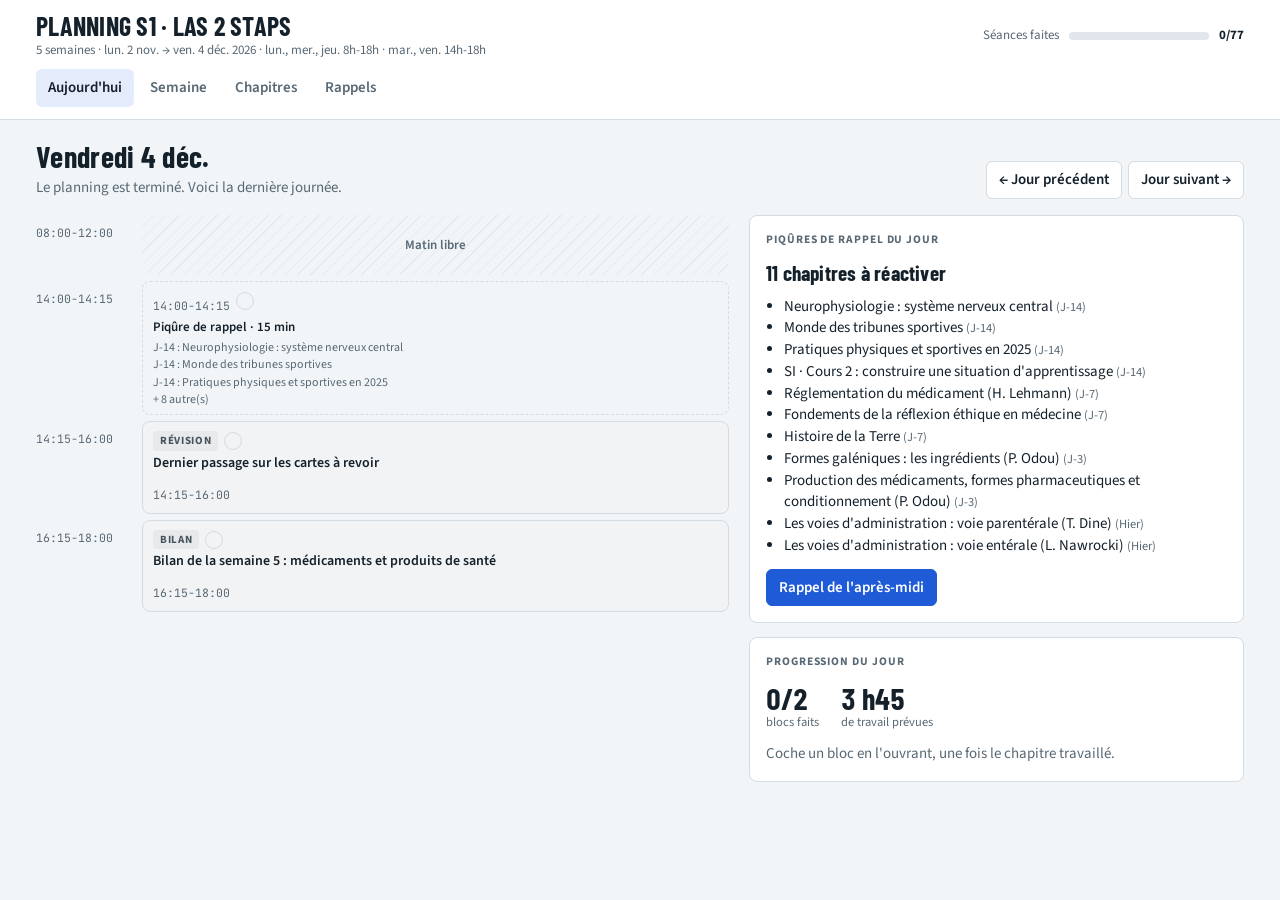
==== commit d8b63018: "Planning S1 : 4 cours de médicaments avancés en semaine 4, révisions en semaine 5 Réglementation (2 " ====
--- a/planning-s1/index.html
+++ b/planning-s1/index.html
@@ -779,7 +779,7 @@
   [ [null, null, null, "sdef:1"], ["cine:1", "cine:2"], ["nbase:1", "nmsg:1", "attach:1", "nutri:1"], ["nmsg:2", "dyn:1", "attach:2", "nutri:2"], ["smeth:1", "bilan1"] ],
   [ ["nsyn:1", "stat:1", "ado:1", "si_c1:1"], ["stat:2", "trav:1"], ["musc:1", "musc:2", "ado:2", "depense:1"], ["snc:1", "depense:2", "secole:1", "si_c1:2"], ["tdbio:1", "bilan2"] ],
   [ ["snc:2", "cardio:1", "strib:1+sprat:1", "si_c2:1"], ["tdadcp:1", "socdel:1"], ["cardio:2", "dqp:1", "gr:1", "si_c3:1"], ["dqp:2", "sdop:1+ssante:1", "sa:1", "co:1"], ["h_mal:1+h_diag:1", "bilan3"] ],
-  [ ["annSV1", "corrSV1", "muscu:1+tennis:1", "sinteg:1"], [null, "h_clin:1+h_cult:1"], ["annADCP", null, "annSoc", "h_eth:1+h_terre:1"], ["annSV2", null, null, "annAPSA"], ["revFin", "bilanFin"] ]
+  [ ["annSV1", "corrSV1", "muscu:1+tennis:1", "sinteg:1"], ["p_regl:1", "h_clin:1+h_cult:1"], ["annADCP", "p_regl:2", "annSoc", "h_eth:1+h_terre:1"], ["annSV2", "p_nat1:1", "p_nat2:1", "annAPSA"], ["revFin", "bilanFin"] ]
 ];
 
 /* Mineure santé (Drive 2025-2026 › 1er semestre › Mineure santé › Fiches de cours) — embryologie retirée du programme */
@@ -1519,7 +1519,7 @@
   qcmMAPS: { title: "QCM Supmed : médicaments et produits de santé", type: "annale",
     chapters: ["p_regl", "p_nat1", "p_nat2", "p_form", "p_ops", "p_parent", "p_enter"],
     files: [["Dossier QCM Supmed 2022-2023", SUP_QCM], ["Annales classées corrigées", SUP_ACC]],
-    notions: ["Un QCM Supmed par cours vu cette semaine (sujet puis corrigé)", "Commence par ceux des cours les plus anciens (réglementation, produits naturels)", "Note chaque erreur dans la fiche du chapitre", "Saute les QCM des chapitres hors programme (circuit du médicament, découverte et impact, pharmacien polytechnicien, prise en charge en établissement)"] },
+    notions: ["Un QCM Supmed par cours vu cette semaine (sujet puis corrigé)", "Commence par ceux des cours vus en semaine 4 (réglementation, produits naturels)", "Note chaque erreur dans la fiche du chapitre", "Saute les QCM des chapitres hors programme (circuit du médicament, découverte et impact, pharmacien polytechnicien, prise en charge en établissement)"] },
   annMAPS: { title: "Concours blanc MAPS en conditions réelles", type: "annale",
     chapters: ["p_regl", "p_nat1", "p_nat2", "p_ops", "p_parent", "p_enter", "p_form"],
     files: [["Sujet ECB1 MAPS", D("12bpAWzYfNfn5Z4NNnI6y8iAG_DUVTpsC")], ["Corrigé ECB1 MAPS", D("1WXvTpoLTxLeBnBNzsFqEiqv73TXMVzvH")], ["Dossier concours blancs", SUP_CB], ["QCM Supmed par chapitre", SUP_QCM], ["Annales classées corrigées", SUP_ACC]],
@@ -1530,12 +1530,12 @@
 });
 REVIEWS.bilanFin.notions = ["Quiz aléatoire sur tous les chapitres vus", "Repos ce week-end : la semaine 5 est consacrée aux médicaments et produits de santé"];
 
-/* Semaine 5 : lun. 30 nov. → ven. 4 déc. (v3 : les cours de SI sont avancés en semaines 2 et 3) */
-const W5_VERSION = 3;
+/* Semaine 5 : lun. 30 nov. → ven. 4 déc. (v4 : réglementation et produits naturels avancés en semaine 4, révisions en plus) */
+const W5_VERSION = 4;
 SCHEDULE.push([
-  ["p_regl:1", "p_regl:2", "p_nat1:1", "p_nat2:1"],
-  ["p_dm:1", "p_perf:1"],
-  ["p_ingr:1", "p_form:1", "p_ops:1", "p_ops:2"],
+  ["p_dm:1", "p_perf:1", "revPhys", "revSI"],
+  ["p_ingr:1", "p_form:1"],
+  ["p_ops:1", "p_ops:2", "revBio", "revPsy"],
   ["p_parent:1", "p_enter:1", "qcmMAPS", "annMAPS"],
   ["revFlash", "bilanPharma"]
 ]);
@@ -1942,6 +1942,10 @@
       { t: "vf", q: "ALFAC n'évalue que des tâches isolées.", v: false, e: "Il évalue aussi l'enchaînement des tâches, la prise de décision et la qualité du parcours." }
     ] }
 );
+
+REVIEWS.revSI = { title: "Révision sciences de l'intervention", type: "revision",
+  chapters: ["si_c1", "si_c2", "si_c3"],
+  notions: ["Refaire de mémoire le tableau des 8 déterminants et la grille SMART", "Construire une situation d'apprentissage complète sur une APSA de ton choix : objectif, but, dispositif (4 types), consignes, critères de réussite et de réalisation, variables", "Recommandations de l'OMS, catégories de Cloes, 4 domaines de la littératie physique", "Interro notée sur les 3 cours"] };
 
 /* ---------- Cours au propre ---------- */
 COURS.si_c1 = {
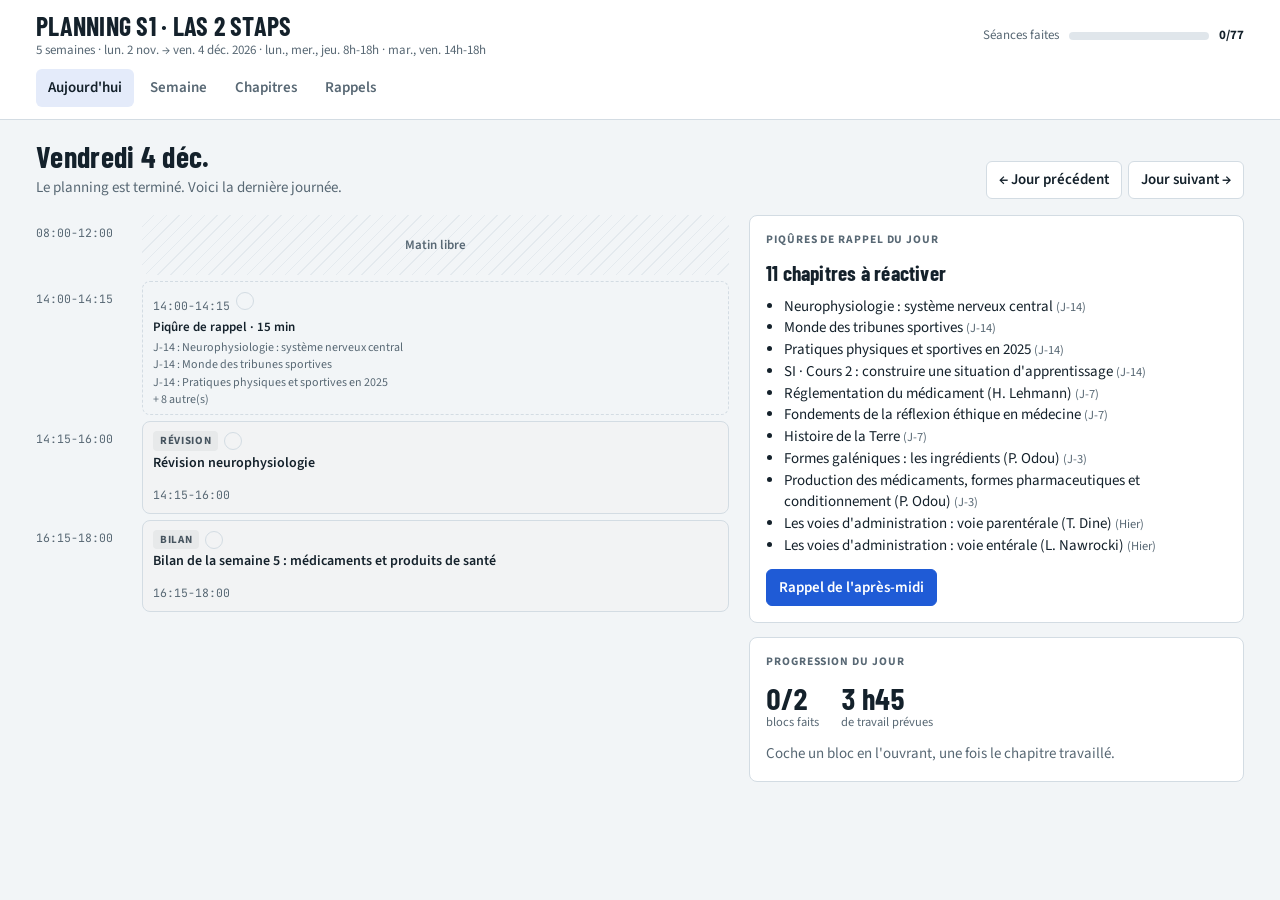
==== commit 639c2f5b: "Planning S1 : nouveau cours de renforcement musculaire (CM 1 à 3) L'ancien cours de musculation (dos" ====
--- a/planning-s1/index.html
+++ b/planning-s1/index.html
@@ -666,17 +666,6 @@
       ["Définition de la GR (Delattre et Pechillon) ?", "Un dialogue codifié entre le sujet, des objets manipulés et le milieu physique et humain, dans un espace géométrique, graphique et vécu, en relation avec la musique."],
       ["Qu'est-ce qu'une évolution ?", "Le passage d'une formation à une autre (forme du déplacement, direction, trajets)."]
     ] },
-  { id: "muscu", subj: "apsa", title: "Musculation (dossier APA prothèse de hanche)", parts: 1,
-    files: [["Dossier musculation", D("17Woc4T3nKNnIWzFti1etYFBGasSFJ6pj")], ["Planification musculation", D("1gk4mpsb0jGpD46SBInApyLk-2VZXETr0")], ["SOS APA", D("1TnPddrbzYKvX85leIi46OrJyqLbdkxzh")], ["Haut du corps", D("1CkWZk2oXZaRj-zcE0A3N_xYJHlcSLuKu")], ["TD théorique 2", D("1jfMjo7r_HCilyOgg_65ttXBADHv5oqb5")]],
-    notions: ["Analyse du profil (Patrick, 62 ans, PTH)", "Tests : lever de chaise, unipodal, TUG", "Précautions après prothèse de hanche", "Principes FITTVP", "Séance type de 60 min et suivi"],
-    cards: [
-      ["Que signifie FITTVP ?", "Fréquence, Intensité, Temps, Type, Volume, Progression."],
-      ["Comment se déroule le Timed Up and Go ?", "Se lever d'une chaise, marcher 3 m, faire demi-tour, revenir et se rasseoir, chronométré."],
-      ["Précautions après une prothèse totale de hanche ?", "Pas de flexion de hanche > 90°, pas de rotations extrêmes (croiser les jambes), pas d'impacts, mouvements lents et contrôlés."],
-      ["Quel muscle cible l'abduction de hanche à l'élastique ?", "Le moyen fessier (stabilité du bassin à la marche)."],
-      ["Structure de la séance type ?", "Accueil 5', échauffement 10', renforcement 25-30', équilibre 10-15', retour au calme 5-10'."],
-      ["Seuil de douleur à respecter ?", "Une douleur inférieure à 3/10."]
-    ] },
   { id: "tennis", subj: "apsa", title: "Tennis : séance d'entraînement au service", parts: 1,
     files: [["Séance service", D("1NSef0cv8-8i1Bf8Urvynwdx1PoofsNh5")]],
     notions: ["Rubriques d'une fiche de séance", "4 temps : observation, situation-problème, renforcement, bilan", "Critères de réussite et variables didactiques", "Repères techniques du service"],
@@ -764,8 +753,8 @@
     chapters: ["sdef", "smeth", "secole", "strib", "sprat", "sdop", "ssante", "sinteg"],
     notions: ["Frise des lois et dispositifs (1965, 1993, 2001, 2006, 2012, 2016)", "Bourdieu, Boudon, Durkheim, Weber : idée clé de chacun", "Chiffres clés des pratiques 2025"] },
   revFin: { title: "Grande révision Condition physique + APSA", type: "revision",
-    chapters: ["nutri", "depense", "dqp", "gr", "muscu", "tennis", "sa", "co", "h_clin", "h_cult", "h_eth", "h_terre"],
-    notions: ["Calculs : MET, NAP, IMC, QA, FCmax", "Principes de l'entraînement", "Fiches APSA : GR, CO, sports adaptés, musculation", "Mineure santé : interro sur la SSH de la semaine"] },
+    chapters: ["nutri", "depense", "dqp", "gr", "rf_c1", "rf_c2", "rf_c3", "tennis", "sa", "co", "h_clin", "h_cult", "h_eth", "h_terre"],
+    notions: ["Calculs : MET, NAP, IMC, QA, FCmax", "Principes de l'entraînement", "Fiches APSA : GR, CO, sports adaptés, renforcement musculaire", "Mineure santé : interro sur la SSH de la semaine"] },
   revFlash: { title: "Dernier passage sur les cartes à revoir", type: "revision", chapters: "all",
     notions: ["Révision intelligente jusqu'à épuisement des cartes à revoir", "Relire les fiches des chapitres les plus faibles"] },
   bilanFin: { title: "Bilan final : quiz général", type: "bilan", chapters: "all",
@@ -779,7 +768,7 @@
   [ [null, null, null, "sdef:1"], ["cine:1", "cine:2"], ["nbase:1", "nmsg:1", "attach:1", "nutri:1"], ["nmsg:2", "dyn:1", "attach:2", "nutri:2"], ["smeth:1", "bilan1"] ],
   [ ["nsyn:1", "stat:1", "ado:1", "si_c1:1"], ["stat:2", "trav:1"], ["musc:1", "musc:2", "ado:2", "depense:1"], ["snc:1", "depense:2", "secole:1", "si_c1:2"], ["tdbio:1", "bilan2"] ],
   [ ["snc:2", "cardio:1", "strib:1+sprat:1", "si_c2:1"], ["tdadcp:1", "socdel:1"], ["cardio:2", "dqp:1", "gr:1", "si_c3:1"], ["dqp:2", "sdop:1+ssante:1", "sa:1", "co:1"], ["h_mal:1+h_diag:1", "bilan3"] ],
-  [ ["annSV1", "corrSV1", "muscu:1+tennis:1", "sinteg:1"], ["p_regl:1", "h_clin:1+h_cult:1"], ["annADCP", "p_regl:2", "annSoc", "h_eth:1+h_terre:1"], ["annSV2", "p_nat1:1", "p_nat2:1", "annAPSA"], ["revFin", "bilanFin"] ]
+  [ ["annSV1", "corrSV1", "tennis:1", "sinteg:1"], ["p_regl:1", "h_clin:1+h_cult:1"], ["annADCP", "p_regl:2", "annSoc", "h_eth:1+h_terre:1"], ["annSV2", "p_nat1:1", "p_nat2:1", "annAPSA"], ["rf_c1:1+rf_c2:1", "bilanFin"] ]
 ];
 
 /* Mineure santé (Drive 2025-2026 › 1er semestre › Mineure santé › Fiches de cours) — embryologie retirée du programme */
@@ -1200,17 +1189,6 @@
     Q("Un échange « par rebond » se fait avec :", ["La corde", "Le ruban", "Le ballon", "Les massues"], 2, "Les lancers sont possibles avec tous les engins."),
     Q("Une formation en cercle est un dessin :", ["Fermé sans angle", "Ouvert", "En sous-groupes", "Fermé avec angles"], 0, "Carré ou triangle = fermés avec angles."),
     Q("En 1998, la GRS devient la GR parce que :", ["Elle quitte les JO", "Le caractère sportif n'a plus besoin d'être précisé après son entrée aux JO", "Elle devient mixte", "Elle abandonne les engins"], 1, "Le terme « sportive » a été retiré.")
-  ],
-  muscu: [
-    Q("Délai minimum après une prothèse de hanche pour l'APA avec accord médical :", ["2 semaines", "1 mois", "3 mois", "1 an"], 2, "Avant 3 mois, les mouvements sont limités."),
-    Q("Le test du lever de chaise compte les levers en :", ["10 s", "30 s", "1 min", "5 min"], 1, "Avec l'équilibre unipodal (jusqu'à 30 s) et le TUG."),
-    Q("Intensité choisie pour la marche de Patrick :", ["Maximale", "Modérée (il doit pouvoir parler)", "Supra-maximale", "Très faible, sans effort"], 1, "Le test de la parole sert de repère."),
-    Q("Nombre de séances par semaine prévues :", ["1", "2 à 3", "5", "7"], 1, "En plus de la marche en autonomie."),
-    V("Croiser les jambes est déconseillé après une prothèse totale de hanche.", true, "On évite les rotations extrêmes."),
-    V("Dans la progression, on augmente d'abord les charges avant la durée.", false, "On augmente d'abord la durée et la fréquence, puis les charges."),
-    Q("Exercice d'équilibre avec double tâche :", ["Squat", "Surface instable + échanges de ballon", "Vélo", "Step"], 1, "Travail proprioceptif et de la ceinture abdominale."),
-    Q("Objectif à moyen terme (3-6 mois) :", ["Courir un marathon", "Marcher 45 à 60 min avec une douleur < 3/10", "Sauter à la corde", "Reprendre le foot"], 1, "Et atteindre 150 à 300 min d'activité par semaine."),
-    Q("Récupération entre les séries de renforcement :", ["30 s", "1 min", "2 min 30", "10 min"], 2, "2 à 3 séries de 10 à 15 répétitions.")
   ],
   tennis: [
     Q("Le « but » dans une fiche de séance correspond à :", ["La transformation attendue chez le joueur", "La réalisation attendue (telle cible, tel point)", "L'organisation du terrain", "Le matériel"], 1, "L'objectif = « être capable de... »."),
@@ -1530,14 +1508,14 @@
 });
 REVIEWS.bilanFin.notions = ["Quiz aléatoire sur tous les chapitres vus", "Repos ce week-end : la semaine 5 est consacrée aux médicaments et produits de santé"];
 
-/* Semaine 5 : lun. 30 nov. → ven. 4 déc. (v4 : réglementation et produits naturels avancés en semaine 4, révisions en plus) */
-const W5_VERSION = 4;
+/* Semaine 5 : lun. 30 nov. → ven. 4 déc. (v5 : + renforcement musculaire CM3 ; réglementation et produits naturels en semaine 4) */
+const W5_VERSION = 5;
 SCHEDULE.push([
-  ["p_dm:1", "p_perf:1", "revPhys", "revSI"],
+  ["p_dm:1", "p_perf:1", "rf_c3:1", "revSI"],
   ["p_ingr:1", "p_form:1"],
   ["p_ops:1", "p_ops:2", "revBio", "revPsy"],
   ["p_parent:1", "p_enter:1", "qcmMAPS", "annMAPS"],
-  ["revFlash", "bilanPharma"]
+  ["revPhys", "bilanPharma"]
 ]);
 
 /* Cours au propre, format « lecteur plein écran ».
@@ -2061,6 +2039,193 @@
     ]}
   ],
   retenir: ["Maria : il manque un objectif complet, un but, l'espace, le temps, les critères et les variables", "ALFAC : natation 6-10 ans, tâches isolées (niveaux 1-5) puis enchaînement et décision", "Scallon 2007 : jugement sur des indicateurs pour décider", "Romainville 2017 : mesurer puis apprécier ; observation → analyse → décision", "Avant (diagnostique), pendant (formative), après (sommative) ; auto- et co-évaluation"]
+};
+
+/* Renforcement musculaire — L2 APAS (nouvelle enseignante) : CM 1, 2 et 3 (PDF envoyés par l'étudiant) */
+const RF_SRC = "Support « Renforcement musculaire — L2 APAS » 2026-2027 (CM 1 à 3), synthétisé et remis en forme.";
+
+CHAPTERS.push(
+  { id: "rf_c1", subj: "apsa", title: "Renfo · CM1 : force, hypertrophie, endurance", parts: 1, src: RF_SRC, files: [],
+    notions: ["Force maximale (1RM), puissance, endurance de force, hypertrophie", "Continuum des répétitions (Campos et al., 2002) et zones de charge NSCA / ACSM", "Débat : charge lourde ou effort proche de l'échec ?", "Adaptations nerveuses (Henneman) puis structurelles", "Variables : volume, fréquence, récupération, tempo, RIR", "Enjeux en APAS : OMS 2 jours par semaine"],
+    cards: [
+      ["Définis la force maximale et la façon de la mesurer en musculation.", "La force la plus élevée que le système neuromusculaire peut produire lors d'une contraction volontaire maximale ; on la mesure par la 1RM, la charge la plus lourde soulevée une seule fois."],
+      ["Qu'est-ce que la puissance ?", "La capacité à produire une force élevée rapidement : puissance = force × vitesse. Elle dépend de la force maximale et du taux de développement de la force."],
+      ["Pourquoi dit-on que l'hypertrophie n'est pas une qualité de performance ?", "C'est une adaptation structurelle : l'augmentation de la section transversale du muscle (taille des fibres), qui augmente le potentiel de force."],
+      ["Donne la zone de travail pour la force maximale.", "≥ 85 % de 1RM, ≤ 6 répétitions, 2 à 6 séries, 2 à 5 min de récupération, intention de vitesse maximale."],
+      ["Donne la zone de travail pour l'hypertrophie.", "65 à 85 % de 1RM, 6 à 12 répétitions, 3 à 6 séries, 1 à 3 min de récupération, exécution contrôlée (0,5 à 8 s par répétition)."],
+      ["Donne la zone de travail pour l'endurance de force.", "≤ 65 % de 1RM, ≥ 12 répétitions, 2 à 3 séries, ≤ 30 s de récupération, vitesse modérée."],
+      ["Quelles sont les 4 adaptations nerveuses des premières semaines ?", "Le recrutement de plus d'unités motrices, une fréquence de décharge plus élevée, la synchronisation des unités motrices, une meilleure coordination intermusculaire (moins de co-contraction des antagonistes)."],
+      ["Quels sont les 3 stimuli de l'hypertrophie selon Schoenfeld (2010) ?", "La tension mécanique (stimulus principal), le stress métabolique et les dommages musculaires (rôle secondaire)."],
+      ["Qu'est-ce que les RIR et pourquoi sont-ils utiles en APAS ?", "Les répétitions en réserve : « combien de répétitions aurais-tu encore pu faire ? ». On pilote l'effort sans tester la 1RM (Helms et al., 2016)."],
+      ["Comment choisir la charge pour une personne âgée fragile ou ostéoporotique ?", "Commencer léger pour apprendre et rassurer, puis progresser vers 70-85 % de 1RM sous supervision, s'arrêter 1 à 3 répétitions avant l'échec, travailler aussi la vitesse de montée : la bonne charge est la plus efficace tolérée en sécurité."],
+      { t: "qcm", q: "Dans l'étude de Campos et al. (2002), quel groupe a le plus progressé en endurance ?", o: ["3-5 RM", "9-11 RM", "20-28 RM", "Aucune différence"], a: 2, e: "Les gains de force maximale étaient, eux, décroissants du groupe 3-5 RM au groupe 20-28 RM." },
+      { t: "qcm", q: "D'où viennent surtout les gains de force des 4 à 8 premières semaines ?", o: ["De l'hypertrophie", "D'adaptations nerveuses", "De la densité mitochondriale", "De la souplesse"], a: 1, e: "Sale (1988), Folland et Williams (2007) : l'hypertrophie prend le relais vers 6 à 8 semaines." },
+      { t: "qcm", q: "Selon le principe de Henneman, quelles unités motrices sont recrutées en premier ?", o: ["Les grosses, fibres rapides (type II)", "Les petites, fibres lentes (type I)", "Toutes en même temps", "Les antagonistes"], a: 1, e: "Les grosses unités motrices ne sont recrutées que si la force demandée ou la fatigue augmente." },
+      { t: "qcm", q: "Quel est le stimulus principal de l'hypertrophie ?", o: ["Les dommages musculaires", "La tension mécanique", "La congestion", "La fréquence cardiaque"], a: 1, e: "Le stress métabolique compte aussi ; le rôle des dommages est jugé secondaire." },
+      { t: "qcm", q: "Quelle récupération entre séries pour la force maximale ?", o: ["≤ 30 s", "1 min", "2 à 5 min", "10 min"], a: 2, e: "≤ 30 s, c'est la zone d'endurance de force." },
+      { t: "qcm", q: "Quelle fréquence donne plus d'hypertrophie (Schoenfeld, Ogborn et Krieger, 2016) ?", o: ["1 fois par semaine", "Au moins 2 fois par semaine par muscle", "Tous les jours obligatoirement", "La fréquence ne compte pas"], a: 1, e: "À volume non égalisé." },
+      { t: "qcm", q: "Quelle durée de répétition est moins efficace pour l'hypertrophie ?", o: ["0,5 s", "2 s", "6 s", "Plus de 10 s"], a: 3, e: "De 0,5 à 8 s, l'hypertrophie est comparable (Schoenfeld, Ogborn et Krieger, 2015)." },
+      { t: "qcm", q: "L'entraînement en endurance de force améliore surtout :", o: ["La section des fibres", "La capillarisation et la densité mitochondriale", "La 1RM", "La souplesse"], a: 1, e: "Aussi les capacités tampons et l'utilisation des substrats énergétiques." },
+      { t: "vf", q: "Les zones force / hypertrophie / endurance sont des frontières étanches.", v: false, e: "Elles se chevauchent : le choix dépend de l'objectif, du public et de la tolérance." },
+      { t: "vf", q: "Des séries légères menées jusqu'à l'échec donnent une hypertrophie similaire aux charges lourdes.", v: true, e: "Méta-analyse de Schoenfeld, Grgic, Ogborn et Krieger (2017), Morton et al. (2016). Mais pour la 1RM, les charges lourdes restent supérieures." },
+      { t: "vf", q: "Avec une personne âgée fragile, il faut aller jusqu'à l'échec à chaque série.", v: false, e: "On s'arrête 1 à 3 répétitions avant : l'échec coûte en inconfort, en durée et en sécurité." },
+      { t: "vf", q: "L'OMS recommande du renforcement musculaire au moins 2 jours par semaine, y compris aux personnes avec une maladie chronique.", v: true, e: "Intensité modérée ou plus, principaux groupes musculaires (Bull et al., 2020)." },
+      { t: "vf", q: "La force est une qualité « mère ».", v: true, e: "L'améliorer améliore en général la puissance et l'endurance de force (Suchomel, Nimphius et Stone, 2016)." }
+    ] },
+  { id: "rf_c2", subj: "apsa", title: "Renfo · CM2 : régimes de contraction", parts: 1, src: RF_SRC, files: [],
+    notions: ["Concentrique, excentrique, isométrique : rapport force musculaire / résistance", "Cycle étirement-détente (pliométrie)", "Relation force-vitesse (Hill, 1938)", "Comparaison des régimes : force, coût, courbatures", "Pourquoi choisir chaque régime, et pour quel public", "Débat concentrique / excentrique, exercice nordique, isométrie et douleur"],
+    cards: [
+      ["Qu'est-ce qui détermine le régime de contraction ?", "Le rapport entre la force produite par le muscle et la résistance externe : force > résistance = concentrique, force < résistance = excentrique, force = résistance = isométrique."],
+      ["Lors de la descente contrôlée d'un curl biceps, quel muscle travaille et comment ?", "Les fléchisseurs du coude, en excentrique : ils freinent en s'allongeant. Le triceps ne travaille pas."],
+      ["Qu'est-ce que le cycle étirement-détente ?", "Une phase excentrique rapide immédiatement suivie d'une phase concentrique (saut, course, rebond) : plus de force et de puissance grâce à l'énergie élastique et au réflexe (Komi, 2000)."],
+      ["Que montre la relation force-vitesse de Hill (1938) ?", "En concentrique, la force diminue quand la vitesse augmente ; en excentrique, la force dépasse la force isométrique maximale et reste élevée quand la vitesse augmente."],
+      ["Pourquoi l'excentrique convient-il aux personnes âgées fragiles ou aux insuffisants cardiaques ?", "Il produit une force élevée pour un faible coût énergétique et cardiovasculaire : charge mécanique importante sans essoufflement (Isner-Horobeti et al., 2013 ; LaStayo et al., 2003)."],
+      ["Quelle précaution avec l'isométrique chez un public cardiovasculaire ?", "Éviter l'apnée (manœuvre de Valsalva) qui fait monter la pression artérielle : respiration continue et intensité modérée."],
+      ["Pourquoi la question « concentrique ou excentrique, lequel est le meilleur ? » est-elle mal posée ?", "La réponse dépend de l'objectif (force concentrique, hypertrophie, prévention), du public, de la tolérance aux courbatures et du matériel : les régimes sont complémentaires."],
+      { t: "qcm", q: "Dans quel régime le muscle produit-il la force la plus élevée ?", o: ["Concentrique", "Excentrique", "Isométrique", "Identique dans les trois"], a: 1, e: "Puis isométrique, puis concentrique." },
+      { t: "qcm", q: "Sur muscle isolé, la force excentrique peut atteindre :", o: ["0,5 fois la force isométrique", "1 fois", "1,5 à 2 fois", "5 fois"], a: 2, e: "Chez l'humain l'écart est plus faible, à cause d'une inhibition nerveuse protectrice." },
+      { t: "qcm", q: "Quel régime provoque le plus de courbatures chez un non habitué ?", o: ["Concentrique", "Excentrique", "Isométrique", "Aucun"], a: 1, e: "Elles diminuent fortement dès la 2e séance (effet de la séance répétée)." },
+      { t: "qcm", q: "Le protocole d'Alfredson et al. (1998) utilise l'excentrique pour :", o: ["La lombalgie", "Le tendon d'Achille", "L'épaule", "L'hypertension"], a: 1, e: "Rééducation des tendinopathies d'Achille." },
+      { t: "qcm", q: "Dans la méta-analyse d'Edwards et al. (2023), quel mode d'exercice baisse le plus la pression artérielle de repos ?", o: ["La course", "Le concentrique lourd", "L'isométrique (chaise contre le mur, handgrip)", "Le HIIT"], a: 2, e: "Intérêt dans l'hypertension, en évitant le blocage respiratoire." },
+      { t: "qcm", q: "Pour se lever d'une chaise ou monter des escaliers, quel régime est le plus spécifique ?", o: ["Concentrique", "Excentrique", "Isométrique", "Pliométrique"], a: 0, e: "Les tâches d'accélération (se lever, monter, pousser, sauter) sont concentriques (Roig et al., 2009)." },
+      { t: "qcm", q: "Descendre des escaliers ou s'asseoir lentement sollicite surtout :", o: ["Le concentrique", "L'excentrique", "L'isométrique", "Aucune contraction"], a: 1, e: "C'est du contrôle du freinage." },
+      { t: "qcm", q: "Les mécanismes de la force excentrique élevée sont surtout :", o: ["Métaboliques", "Mécaniques (ponts actine-myosine, titine)", "Hormonaux", "Psychologiques"], a: 1, e: "Herzog (2014)." },
+      { t: "qcm", q: "Qui juge l'effet de l'exercice nordique « non concluant » ?", o: ["van Dyk, Behan et Whiteley (2019)", "Impellizzeri, McCall et van Smeden (2021)", "van der Horst et al. (2015)", "Hill (1938)"], a: 1, e: "van Dyk et al. concluaient à une division par 2 des lésions des ischio-jambiers ; la ré-analyse pointe le faible nombre d'études et leurs biais." },
+      { t: "vf", q: "Lors du retour d'un exercice contre la gravité, c'est l'antagoniste qui travaille.", v: false, e: "C'est le même muscle, en excentrique." },
+      { t: "vf", q: "À force égale, l'excentrique coûte plusieurs fois moins d'oxygène que le concentrique.", v: true, e: "Faible coût énergétique et cardiovasculaire." },
+      { t: "vf", q: "Les gains de force en isométrique sont spécifiques à l'angle travaillé.", v: true, e: "Le transfert est meilleur en position muscle allongé (Oranchuk et al., 2019 ; Lum et Barbosa, 2019)." },
+      { t: "vf", q: "Selon Franchi et al. (2014), concentrique et excentrique font grossir le muscle par les mêmes voies.", v: false, e: "Par des voies différentes (pennation vs longueur des faisceaux) : ils sont complémentaires." },
+      { t: "vf", q: "L'effet antalgique immédiat de l'isométrie sur la douleur tendineuse (Rio et al., 2015) a été retrouvé par Holden et al. (2020).", v: false, e: "Holden et al. ne l'ont pas retrouvé sur un échantillon plus large : résultat discuté." }
+    ] },
+  { id: "rf_c3", subj: "apsa", title: "Renfo · CM3 : anatomie fonctionnelle appliquée", parts: 1, src: RF_SRC, files: [],
+    notions: ["Plans, axes et mouvements articulaires", "Rôles : agoniste, antagoniste, synergiste, stabilisateur", "Méthode d'analyse en 5 étapes et règle d'or", "Analyses : squat, pompe, curl, tirage vertical", "4 exercices par groupe musculaire (chaîne, régime, niveau)", "Pièges fréquents"],
+    cards: [
+      ["Quels mouvements se font dans le plan sagittal ?", "Flexion / extension (hanche, genou, coude, rachis), flexion dorsale / plantaire, antépulsion / rétropulsion de l'épaule, antéversion / rétroversion du bassin. Axe transversal."],
+      ["Quels mouvements se font dans le plan frontal ?", "Abduction / adduction, inclinaison latérale du rachis, élévation / abaissement de la scapula. Axe sagittal."],
+      ["Quels mouvements se font dans le plan transversal ?", "Rotations médiale / latérale, rotation du tronc, abduction / adduction horizontales de l'épaule, pronation / supination. Axe longitudinal."],
+      ["Quelles sont les 5 étapes de l'analyse d'un exercice ?", "1) Découper en phases ; 2) nommer le mouvement de chaque articulation ; 3) identifier la résistance et sa direction ; 4) trouver le muscle qui s'y oppose et son régime ; 5) repérer les stabilisateurs."],
+      ["Énonce la règle d'or de l'étape 4.", "Le muscle qui travaille est celui qui s'oppose à la résistance : il travaille en concentrique si le segment va contre la résistance, en excentrique s'il va dans son sens, en isométrique s'il n'y a pas de mouvement."],
+      ["Analyse la descente du squat au genou.", "La gravité fléchit le genou : le quadriceps freine en excentrique (ce ne sont pas les ischio-jambiers)."],
+      ["Au tirage vertical, quand la barre descend vers la poitrine, que fait le grand dorsal ?", "Il travaille en concentrique (adduction de l'épaule) contre le câble qui tire vers le haut ; quand la barre remonte, il travaille en excentrique."],
+      ["Pourquoi une rotation du tronc assis sans charge fait-elle travailler deux muscles opposés en concentrique ?", "Dans un plan horizontal, la gravité n'offre presque pas de résistance : l'aller et le retour sont deux concentriques de muscles opposés."],
+      ["Comment proposer 4 exercices différents pour un même groupe musculaire ?", "En variant la chaîne (ouverte / fermée), le matériel, le régime dominant, la position du muscle (court / allongé) et le niveau."],
+      ["Analyse le pont fessier (proposition).", "Montée : extension de hanche, grand fessier en concentrique (ischio-jambiers synergistes) ; maintien en isométrique ; descente : grand fessier en excentrique ; tronc gainé ; chaîne fermée (pieds au sol)."],
+      { t: "qcm", q: "Un muscle qui immobilise un segment pour offrir un point fixe est :", o: ["Agoniste", "Antagoniste", "Synergiste", "Stabilisateur (fixateur)"], a: 3, e: "Il travaille le plus souvent en isométrique." },
+      { t: "qcm", q: "Dans la pompe, le triceps brachial travaille :", o: ["En isométrique tout le temps", "En excentrique à la descente, concentrique à la remontée", "Seulement à la descente", "Il ne travaille pas"], a: 1, e: "Avec le grand pectoral et le deltoïde antérieur ; le tronc est gainé en isométrique." },
+      { t: "qcm", q: "Pendant le squat, les érecteurs du rachis et la sangle abdominale travaillent :", o: ["En concentrique", "En excentrique", "En isométrique (stabilisateurs)", "Pas du tout"], a: 2, e: "Le rachis reste neutre." },
+      { t: "qcm", q: "Quel exercice est le seul où le droit fémoral travaille hanche fléchie ?", o: ["Squat", "Fente", "Leg extension", "Chaise contre le mur"], a: 2, e: "Chaîne ouverte mono-articulaire ; utile en cas d'amyotrophie après chirurgie." },
+      { t: "qcm", q: "Pourquoi le leg curl assis donne-t-il plus d'hypertrophie des ischio-jambiers que couché ?", o: ["La charge est plus lourde", "Hanche fléchie : ischios en position allongée", "Il est en chaîne fermée", "Il est plus rapide"], a: 1, e: "Maeo et al. (2021)." },
+      { t: "qcm", q: "Extension des mollets assis, genoux fléchis : quel muscle travaille surtout ?", o: ["Les gastrocnémiens", "Le soléaire", "Le tibial antérieur", "Les ischio-jambiers"], a: 1, e: "Insuffisance active des gastrocnémiens (bi-articulaires) quand le genou est fléchi." },
+      { t: "qcm", q: "La planche ventrale est un exercice :", o: ["Anti-rotation", "Anti-inclinaison", "Anti-extension", "De flexion du rachis"], a: 2, e: "Gainage latéral = anti-inclinaison ; Pallof press = anti-rotation." },
+      { t: "qcm", q: "Pour le chef long du triceps, quel exercice donne nettement plus d'hypertrophie ?", o: ["Extension bras le long du corps", "Extension nuque (bras au-dessus de la tête)", "Pompes larges", "Curl marteau"], a: 1, e: "Chef long allongé (Maeo et al., 2023)." },
+      { t: "qcm", q: "L'adduction de Copenhague cible :", o: ["Le moyen fessier", "Les adducteurs", "Les ischio-jambiers", "Le grand dorsal"], a: 1, e: "Programme qui réduit les problèmes à l'aine chez les footballeurs (Harøy et al., 2019)." },
+      { t: "qcm", q: "Le curl marteau (prise neutre) met l'accent sur :", o: ["Le chef long du biceps", "Le brachio-radial et le brachial", "Le triceps", "Le deltoïde"], a: 1, e: "Le biceps est en position de force maximale en supination." },
+      { t: "vf", q: "Une activation EMG plus élevée prédit forcément plus d'hypertrophie.", v: false, e: "Vigotsky et al. (2018) : attention à l'interprétation de l'EMG (ex. hip thrust vs squat, Contreras et al., 2015)." },
+      { t: "vf", q: "Au curl biceps, le deltoïde antérieur et les fléchisseurs du poignet travaillent en isométrique.", v: true, e: "L'épaule et le poignet restent immobiles." },
+      { t: "vf", q: "Le squat est un exercice en chaîne cinétique fermée.", v: true, e: "Les pieds sont fixés au sol." },
+      { t: "vf", q: "L'élévation latérale d'haltères isole surtout le faisceau moyen du deltoïde.", v: true, e: "Chaîne ouverte mono-articulaire, charges légères." }
+    ] }
+);
+
+/* ---------- Cours au propre ---------- */
+COURS.rf_c1 = {
+  hook: "« Se renforcer », ça veut dire quoi ? Plus fort, plus gros ou plus endurant ? Chaque objectif a **sa zone de charge**, et chaque public **sa progression**.",
+  sections: [
+    { t: "Les 4 qualités musculaires", b: [
+      ["tab", ["Qualité", "Définition", "Exemple"], [["**Force maximale**", "Force la plus élevée produite lors d'une contraction volontaire maximale ; mesurée par la **1RM** (charge soulevée une seule fois)", "Soulever une valise lourde"], ["**Puissance**", "Produire une force élevée **rapidement** : puissance = force × vitesse ; dépend de la force max et du taux de développement de la force", "Se rattraper d'un déséquilibre, sauter, sprinter"], ["**Endurance de force**", "Maintenir ou répéter une force sous-maximale **le plus longtemps possible** en résistant à la fatigue", "Porter des courses, jardiner, tenir une posture"], ["**Hypertrophie**", "Pas une qualité de performance : **adaptation structurelle** (↑ section transversale des fibres) qui augmente le potentiel de force", "Lutter contre la sarcopénie, après immobilisation ou chimio"]]],
+      ["key", "La **force est une qualité « mère »** : l'améliorer améliore en général la puissance et l'endurance de force, et réduit le risque de blessure (Suchomel, Nimphius et Stone, 2016)."]
+    ]},
+    { t: "Le continuum des répétitions", b: [
+      ["p", "**Campos et al. (2002)** : 3 groupes à **3-5 RM, 9-11 RM et 20-28 RM** → gains de force maximale décroissants ; le groupe **20-28 RM** progresse le plus en **endurance**."],
+      ["tab", ["Objectif", "Charge", "Répétitions", "Séries", "Récupération", "Vitesse"], [["**Force maximale**", "≥ 85 % 1RM", "≤ 6", "2-6", "2-5 min", "Intention maximale"], ["**Puissance**", "0-60 % (balistique) ou 75-90 % (olympique)", "1-5", "3-5", "2-5 min", "Explosive"], ["**Hypertrophie**", "65-85 % 1RM", "6-12", "3-6", "1-3 min", "Contrôlée (0,5 à 8 s)"], ["**Endurance de force**", "≤ 65 % 1RM", "≥ 12", "2-3", "≤ 30 s", "Modérée"]]],
+      ["warn", "Les zones **se chevauchent** : ce ne sont pas des frontières étanches (NSCA : Haff et Triplett, 2016 ; ACSM, 2009). En APAS, on part en général de la zone d'**endurance de force** avant de progresser."]
+    ]},
+    { t: "Débat : faut-il soulever lourd pour grossir ?", b: [
+      ["cmp", [["« Oui, la charge compte »", ["ACSM (2009) : **67-85 % 1RM** pour l'hypertrophie", "Pour la **1RM**, les charges > 60 % restent supérieures (Schoenfeld, Grgic, Ogborn et Krieger, 2017)", "Principe de **spécificité**"]], ["« Non, c'est l'effort qui compte »", ["**Hypertrophie similaire** charges lourdes vs légères (≤ 60 %) si les séries vont **jusqu'à l'échec** (même méta-analyse)", "Morton et al. (2016) : même résultat chez des entraînés (8-12 vs 20-25 RM)", "Près de l'échec, **toutes les unités motrices** sont recrutées (Henneman)"]]]],
+      ["steps", ["Charges **légères au départ** : apprendre le geste, rassurer, habituer les tissus", "Elles **ne suffisent pas** à long terme : la force et l'os ont besoin de charges élevées", "Progresser vers **70-85 % 1RM**, graduellement et sous supervision", "**Pas besoin de l'échec** : s'arrêter 1 à 3 répétitions avant", "Travailler aussi la **vitesse de montée** (se lever vite d'une chaise) contre les chutes"]],
+      ["key", "Pour une personne âgée fragile ou ostéoporotique : la bonne charge est **la plus efficace qu'elle tolère en sécurité**, et elle évolue au fil du programme. Une série légère à l'échec coûte : inconfort, durée, moins de sécurité (apnée, équilibre, technique)."]
+    ]},
+    { t: "Les adaptations nerveuses", b: [
+      ["p", "Pendant les **4 à 8 premières semaines**, on devient plus fort **sans grossir** : le cerveau commande mieux les muscles (Sale, 1988 ; Folland et Williams, 2007). Unité motrice = un motoneurone + les fibres qu'il commande. Image : le muscle est une équipe de **rameurs**, le cerveau est le **barreur**."],
+      ["grid", [["1. Recrutement", "Plus d'unités motrices actives. **Principe de Henneman (1957)** : petites UM (fibres lentes, type I) d'abord, grosses (type II) seulement si l'effort est lourd ou la fatigue s'installe"], ["2. Fréquence de décharge", "Les motoneurones envoient des influx **plus rapprochés** (codage temporel)"], ["3. Synchronisation", "Les unités motrices se contractent **en même temps** : les forces s'additionnent"], ["4. Coordination intermusculaire", "Agonistes mieux activés, **moins de co-contraction des antagonistes** (fini le « frein à main »), meilleure technique"]]],
+      ["key", "Conséquence : **la force est spécifique**. S'entraîner au squat rend surtout fort au squat. Et il faut une charge lourde (ou une série proche de l'échec) pour faire travailler les grosses fibres."]
+    ]},
+    { t: "Hypertrophie et endurance", b: [
+      ["grid", [["Tension mécanique", "**Stimulus principal** de l'hypertrophie (Schoenfeld, 2010)"], ["Stress métabolique", "Accumulation de métabolites, « congestion »"], ["Dommages musculaires", "Rôle aujourd'hui jugé **secondaire**"]]],
+      ["p", "L'hypertrophie = surtout **↑ diamètre des fibres** par ajout de myofibrilles **en parallèle**, visible après quelques semaines ; l'architecture change aussi (longueur des faisceaux). Elle prend le relais des facteurs nerveux vers **6 à 8 semaines** (Sale, 1988)."],
+      ["p", "**Endurance de force** (charges légères, répétitions nombreuses) : ↑ **capillarisation**, **densité mitochondriale**, capacités **tampons**, utilisation des substrats (Campos et al., 2002)."]
+    ]},
+    { t: "Les variables de programmation", b: [
+      ["tab", ["Variable", "Ce que l'on sait", "Référence"], [["**Volume**", "Dose-réponse : plus de séries par semaine et par muscle = plus d'hypertrophie (au moins jusqu'à ≈ 10 séries/semaine)", "Schoenfeld, Ogborn et Krieger (2017)"], ["**Fréquence**", "**≥ 2 fois par semaine** par muscle > 1 fois (volume non égalisé)", "Schoenfeld, Ogborn et Krieger (2016)"], ["**Récupération**", "≈ **3 min** > 1 min chez les entraînés (on garde le volume)", "Schoenfeld et al. (2016) ; de Salles et al. (2009)"], ["**Tempo**", "**0,5 à 8 s** par répétition : hypertrophie comparable ; > 10 s moins efficace", "Schoenfeld, Ogborn et Krieger (2015)"], ["**Intensité de l'effort**", "Piloter par les **RIR** (répétitions en réserve) quand on ne peut pas tester la 1RM", "Helms et al. (2016)"]]]
+    ]},
+    { t: "Enjeux en APAS", b: [
+      ["stats", [["2 j/sem", "de renforcement au minimum pour les adultes, maladie chronique ou handicap compris (OMS, Bull et al., 2020)"], ["≥ modérée", "intensité, sur les principaux groupes musculaires"], ["NSCA", "renfo progressif et encadré, même intense, chez la personne âgée (Fragala et al., 2019)"], ["HAS 2022", "référentiels de prescription d'AP par pathologie"]]],
+      ["p", "Bénéfices (Westcott, 2012) : composition corporelle, **glycémie**, **pression artérielle**, **densité osseuse**, douleur lombaire, santé mentale."]
+    ]}
+  ],
+  retenir: ["Force = lourd (≥ 85 %), ≤ 6 reps, 2-5 min ; gains d'abord nerveux", "Hypertrophie = 65-85 %, 6-12 reps, 1-3 min ; possible avec du léger si proche de l'échec ; le volume compte", "Endurance de force = ≤ 65 %, ≥ 12 reps, ≤ 30 s", "Henneman : petites UM (type I) d'abord, grosses (type II) ensuite", "Schoenfeld 2010 : tension mécanique (principal), stress métabolique, dommages (secondaire)", "OMS : renforcement ≥ 2 jours par semaine ; en APAS, progresser vers 70-85 % sans aller à l'échec"]
+};
+
+COURS.rf_c2 = {
+  hook: "Monter, descendre, tenir : le même muscle peut **accélérer, freiner ou stabiliser**. Savoir dire « je fais de l'excentrique **parce que**… » est la compétence attendue.",
+  sections: [
+    { t: "Les 3 régimes", b: [
+      ["p", "Un muscle qui se contracte tend **toujours** à rapprocher ses insertions. Le régime dépend du **rapport entre la force du muscle et la résistance externe** (gravité, charge, élastique, poulie, partenaire)."],
+      ["tab", ["Régime", "Ce qui se passe", "Rapport de forces", "Exemple : curl biceps"], [["**Concentrique**", "Le muscle **se raccourcit** : travail moteur (positif)", "Force > résistance", "On **monte** l'haltère"], ["**Excentrique**", "Le muscle **s'allonge en freinant** : travail résistant (négatif)", "Force < résistance", "On **redescend lentement** : ce sont **toujours les fléchisseurs** du coude"], ["**Isométrique**", "Force **sans mouvement** articulaire", "Force = résistance", "On **maintient** le coude à 90°"]]],
+      ["defs", [["Pliométrie (cycle étirement-détente)", "Excentrique **rapide** immédiatement suivi d'un concentrique (saut, course, rebond) : plus de force et de puissance grâce à l'**énergie élastique** et à la **potentialisation réflexe** (Komi, 2000)"]]]
+    ]},
+    { t: "La relation force-vitesse", b: [
+      ["steps", ["**Concentrique** : plus la vitesse de raccourcissement ↑, plus la force ↓ (Hill, 1938)", "**Isométrique** : la référence (vitesse nulle)", "**Excentrique** : la force **dépasse** la force isométrique et reste élevée quand la vitesse ↑"]],
+      ["p", "Sur muscle isolé, l'excentrique atteint **1,5 à 2 fois** la force isométrique ; chez l'humain l'écart est plus faible (**inhibition nerveuse protectrice**). Mécanismes surtout **mécaniques** : ponts actine-myosine, **titine** (Herzog, 2014)."]
+    ]},
+    { t: "Comparer les régimes", b: [
+      ["tab", ["Critère", "Concentrique", "Excentrique", "Isométrique"], [["Force maximale", "La plus faible", "**La plus élevée**", "Intermédiaire"], ["Coût énergétique et cardiovasculaire (à force égale)", "Élevé", "**Faible** (plusieurs fois moins d'O2)", "Modéré, mais ↑ pression artérielle si intense et prolongé"], ["Courbatures (DOMS)", "Faibles", "**Importantes** si non habitué, ↓ dès la 2e séance", "Faibles"]]],
+      ["p", "Références : Isner-Horobeti et al. (2013), Hody et al. (2019), Proske et Morgan (2001), McHugh (2003), Franchi et al. (2014), Oranchuk et al. (2019)."]
+    ]},
+    { t: "Pourquoi choisir tel régime ?", b: [
+      ["tab", ["Régime", "Arguments", "Pour qui / quoi"], [["**Concentrique**", "Spécificité : se lever, monter, pousser, sauter sont concentriques (Roig et al., 2009) ; peu de courbatures ; puissance ; facile à enseigner", "Assis-debout, escaliers, reprise d'activité, déconditionnés, prévention des chutes, novices"], ["**Excentrique**", "Force élevée pour un **faible coût** cardiorespiratoire ; prévention des blessures ; tendinopathies ; contrôle du freinage ; gains ≥ concentrique", "Personnes âgées fragiles (LaStayo et al., 2003 : force ↑, chutes ↓), insuffisance cardiaque, BPCO ; **exercice nordique** (van der Horst et al., 2015) ; **Alfredson** (tendon d'Achille, 1998) ; descendre des escaliers"], ["**Isométrique**", "Sécurité (on choisit l'angle) ; gainage ; **↓ pression artérielle de repos** (Edwards et al., 2023 : chaise contre le mur, handgrip) ; effet antalgique possible (Rio et al., 2015)", "Post-opératoire, arthrose, articulation douloureuse, hypertension, gainage, Pilates, tendinopathie rotulienne"]]],
+      ["warn", "**Excentrique** : courbatures et dommages au début → **progressivité indispensable**. **Isométrique** : gains **spécifiques à l'angle** (mieux en position muscle allongé) et risque d'**apnée (Valsalva)** → respiration continue chez les publics cardiovasculaires."]
+    ]},
+    { t: "Le débat : concentrique ou excentrique ?", b: [
+      ["cmp", [["En faveur de l'excentrique", ["**Roig et al. (2009)**, méta-analyse : plus de force totale et de masse, surtout à haute intensité", "**Higbie et al. (1996)** : plus d'hypertrophie du quadriceps", "**Schoenfeld et al. (2017)** : léger avantage (≈ +10 % vs +6,8 %)", "**Douglas et al. (2017)** : adaptations spécifiques (longueur des faisceaux, freinage)"]], ["Nuances / pour le concentrique", ["**Blazevich et al. (2007)** : à volume égal, même hypertrophie", "**Roig et al. (2009)** : la force **concentrique** progresse plus avec du concentrique (spécificité)", "**Franchi et al. (2014)** : voies différentes (pennation vs longueur des faisceaux) → **complémentaires**", "**Hody et al. (2019)** : les courbatures peuvent réduire l'adhésion"]]]],
+      ["cmp", [["Exercice nordique", ["**van Dyk, Behan et Whiteley (2019)** : lésions des ischio-jambiers **÷ 2**", "**Impellizzeri, McCall et van Smeden (2021)** : effet **non concluant** (peu d'études, biais)"]], ["Isométrie et douleur tendineuse", ["**Rio et al. (2015)** : effet antalgique immédiat", "**Holden et al. (2020)** : **non retrouvé** sur un échantillon plus large"]]]],
+      ["key", "« Lequel est le meilleur ? » est une question **mal posée** : la réponse dépend de l'**objectif**, du **public**, de la **tolérance** (courbatures) et du **matériel**."]
+    ]}
+  ],
+  retenir: ["Concentrique = raccourcit (accélère) ; excentrique = s'allonge en freinant ; isométrique = force sans mouvement", "Retour contre la gravité = même muscle en excentrique, pas l'antagoniste", "Force : EXC > ISO > CON (Hill, 1938) ; excentrique = peu coûteux mais courbatures au début", "Isométrique : sécurité, gainage, ↓ pression artérielle, gains spécifiques à l'angle, attention à l'apnée", "Les régimes sont complémentaires : on justifie par l'objectif et le public"]
+};
+
+COURS.rf_c3 = {
+  hook: "Devant n'importe quel exercice, tu dois pouvoir dire : « ce muscle travaille en **concentrique / excentrique / isométrique** ». Une méthode en 5 étapes suffit.",
+  sections: [
+    { t: "Plans, axes, mouvements", b: [
+      ["tab", ["Plan", "Axe", "Mouvements"], [["**Sagittal**", "Transversal (gauche-droite)", "Flexion / extension ; flexion dorsale / plantaire ; antépulsion / rétropulsion (épaule) ; antéversion / rétroversion (bassin)"], ["**Frontal**", "Sagittal (avant-arrière)", "Abduction / adduction ; inclinaison latérale du rachis ; élévation / abaissement de la scapula"], ["**Transversal**", "Longitudinal (vertical)", "Rotations médiale / latérale ; rotation du tronc ; abduction / adduction horizontales ; pronation / supination"]]],
+      ["defs", [["Agoniste", "Produit le mouvement **ou le freine**"], ["Antagoniste", "Action opposée ; se relâche ou co-contracte pour stabiliser"], ["Synergiste", "Aide l'agoniste ou neutralise une action parasite"], ["Stabilisateur (fixateur)", "Immobilise un segment pour offrir un point fixe, souvent en **isométrique**"]]]
+    ]},
+    { t: "La méthode en 5 étapes", b: [
+      ["steps", ["Découper en **phases** (aller, retour, maintien)", "Nommer le **mouvement** de chaque articulation", "Identifier la **résistance** et sa direction (gravité, poulie, élastique…)", "Trouver le **muscle qui s'oppose** à la résistance, puis son **régime**", "Repérer les **stabilisateurs** (souvent isométriques)"]],
+      ["key", "**Règle d'or** : le muscle qui travaille est celui qui **s'oppose à la résistance**. Segment **contre** la résistance (on monte) → **concentrique** ; segment **dans le sens** de la résistance (on freine) → **le même muscle en excentrique** ; pas de mouvement → **isométrique**."],
+      ["warn", "« En descendant en squat, les ischios fléchissent le genou » : **faux**, c'est la gravité ; le **quadriceps freine en excentrique**. « La résistance, c'est toujours la gravité » : **faux**, à la poulie elle suit le câble (au tirage vertical, le grand dorsal est **concentrique quand la barre descend**). Dans un plan horizontal sans charge (rotation du tronc assis), aller et retour = **deux concentriques de muscles opposés**."]
+    ]},
+    { t: "Exercices analysés", b: [
+      ["tab", ["Squat", "Descente", "Remontée", "Muscles et régime"], [["Genou", "Flexion (gravité)", "Extension", "Quadriceps : **EXC** puis **CON**"], ["Hanche", "Flexion", "Extension", "Grand fessier, grand adducteur : EXC · CON ; ischios synergistes"], ["Cheville", "Flexion dorsale", "Flexion plantaire", "Soléaire : EXC · CON"], ["Tronc", "Rachis neutre", "Rachis neutre", "Érecteurs, sangle abdominale : **ISO**"]]],
+      ["tab", ["Pompe", "Descente", "Remontée", "Muscles et régime"], [["Épaule", "Abduction horizontale / extension", "Adduction horizontale / flexion", "Grand pectoral, deltoïde antérieur : EXC · CON"], ["Coude", "Flexion", "Extension", "Triceps : EXC · CON"], ["Scapula", "Rétraction", "Protraction", "Dentelé antérieur : EXC · CON + stabilisation"], ["Tronc / hanche", "Planche gainée", "Planche gainée", "Abdominaux, fessiers : **ISO**"]]],
+      ["tab", ["Exercice", "Phase", "Muscles et régime"], [["Curl biceps", "Montée", "Biceps, brachial, brachio-radial : **CON**"], ["Curl biceps", "Descente contrôlée", "Les **mêmes** fléchisseurs : **EXC** (le triceps ne travaille pas)"], ["Curl biceps", "Tout l'exercice", "Deltoïde antérieur, fléchisseurs du poignet : ISO"], ["Tirage vertical", "La barre descend", "Grand dorsal, grand rond, rhomboïdes, biceps : **CON** (contre le câble)"], ["Tirage vertical", "La barre remonte", "Les mêmes : **EXC**"]]],
+      ["p", "Squat et pompe : **chaîne fermée** (appuis fixes). Biomécanique du squat : Escamilla (2001)."]
+    ]},
+    { t: "4 exercices par groupe : membres inférieurs", b: [
+      ["tab", ["Groupe (fonction)", "4 exercices", "À savoir"], [["**Quadriceps** (extension du genou)", "Squat (CCF poly-art.) · fente avant (CCF unilatéral) · leg extension (CCO mono-art.) · chaise contre le mur (CCF ISO)", "Leg extension : seul exercice où le droit fémoral travaille hanche fléchie"], ["**Ischio-jambiers** (extension de hanche + flexion du genou)", "Leg curl assis (CCO) · soulevé de terre roumain (CCF) · exercice nordique (CCF EXC) · pont avec glissé de talons (CCF)", "Leg curl **assis** > couché : ischios allongés (Maeo et al., 2021)"], ["**Grand fessier** (extension, rotation latérale de hanche)", "Hip thrust (CCF) · squat profond (CCF) · split squat bulgare (CCF unilat.) · extension de hanche en quadrupédie (CCO)", "Hip thrust : EMG > squat (Contreras et al., 2015), mais EMG ≠ hypertrophie (Vigotsky et al., 2018)"], ["**Moyen fessier** (abduction, stabilité du bassin)", "Abduction couché sur le côté (CCO) · marche latérale élastique (CCF) · équilibre unipodal / step-down (CCF ISO) · abduction poulie (CCO)", "Rôle anti-bascule du bassin : prévention des chutes"], ["**Adducteurs**", "Adduction de Copenhague (CCF) · squat sumo (CCF) · adduction couché (CCO) · serrage d'un ballon (ISO)", "Copenhague : moins de problèmes à l'aine (Harøy et al., 2019)"], ["**Triceps sural** (flexion plantaire)", "Mollets debout genoux tendus (CCF) · mollets assis genoux fléchis (CCF) · excentrique sur marche (CCF EXC) · corde à sauter (pliométrie)", "Genoux fléchis → **soléaire** (insuffisance active des gastrocnémiens) ; Alfredson (1998)"]]]
+    ]},
+    { t: "4 exercices par groupe : haut du corps et tronc", b: [
+      ["tab", ["Groupe (fonction)", "4 exercices", "À savoir"], [["**Grand pectoral** (adduction horizontale)", "Pompes (CCF) · développé couché (CCO) · écarté haltères/poulie (CCO mono-art.) · développé incliné (CCO)", "Incliné : faisceau claviculaire"], ["**Grand dorsal** (extension, adduction)", "Tractions (CCF) · tirage vertical (CCO) · rowing un bras (CCO) · pull-over poulie bras tendus (CCO mono-art.)", "Pull-over : extension d'épaule sans les fléchisseurs du coude"], ["**Trapèze moyen/inf., rhomboïdes** (scapula)", "Tirage horizontal (CCO) · oiseau (CCO) · face pull élastique (CCO) · Y-T-W allongé (CCO ISO)", "Y-T-W ≈ swan dive du Pilates"], ["**Deltoïde**", "Développé militaire (CCO poly-art.) · élévations latérales (faisceau moyen) · élévations frontales (antérieur) · pompes « pike » (CCF)", "Élévations latérales : charges légères"], ["**Fléchisseurs du coude**", "Curl supination (CCO) · curl marteau (CCO) · curl incliné (CCO) · tractions supination (CCF)", "Marteau : brachio-radial et brachial ; incliné : chef long allongé"], ["**Triceps brachial** (extension du coude)", "Extension nuque (CCO) · pushdown poulie (CCO) · dips sur banc (CCF) · pompes mains serrées (CCF)", "Extension nuque : chef long allongé → bien plus d'hypertrophie (Maeo et al., 2023)"], ["**Sangle abdominale**", "Crunch (CON · EXC) · planche (ISO **anti-extension**) · gainage latéral (ISO **anti-inclinaison**) · Pallof press (ISO **anti-rotation**)", "Transverse mobilisé par l'expiration active"], ["**Érecteurs, multifides**", "Extension au banc à 45° · bird-dog (ISO) · soulevé de terre (ISO du rachis) · superman (CON · EXC)", "Bird-dog = swimming du Pilates ; superman = swan dive"]]],
+      ["key", "Pour 4 exercices **vraiment différents** : varie la **chaîne** (ouverte / fermée), le **matériel**, le **régime** dominant, la **position du muscle** (court / allongé) et le **niveau**."]
+    ]},
+    { t: "Entraîne-toi : 4 analyses", b: [
+      ["p", "Exercice du cours en binômes. Le corrigé officiel est en fin de document (non envoyé) : voici une **proposition** à vérifier."],
+      ["tab", ["Exercice", "Phase active", "Muscle et régime", "Stabilisateurs / chaîne"], [["**Fente avant**", "Descente / remontée", "Quadriceps et grand fessier de la jambe avant : EXC puis CON", "Tronc ISO, moyen fessier (bassin) · **CCF**"], ["**Élévation latérale**", "Montée / descente", "Deltoïde moyen : CON puis EXC (abduction contre la gravité)", "Trapèze, stabilisateurs de la scapula ISO · **CCO**"], ["**Pont fessier**", "Montée / maintien / descente", "Grand fessier : CON, ISO, EXC (ischios synergistes)", "Sangle abdominale ISO · **CCF**"], ["**Abaissement des jambes tendues** (sur le dos)", "Descente / remontée", "Fléchisseurs de hanche (ilio-psoas, droit fémoral) : EXC puis CON", "Sangle abdominale ISO (garder le bas du dos au sol) · **CCO**"]]]
+    ]}
+  ],
+  retenir: ["Sagittal = flexion/extension ; frontal = abduction/adduction ; transversal = rotations", "5 étapes : phases → mouvement → résistance → muscle qui s'oppose + régime → stabilisateurs", "Retour contre la gravité = même muscle en excentrique", "Squat : quadriceps EXC à la descente (pas les ischios) ; tirage vertical : grand dorsal CON quand la barre descend", "4 exercices = varier chaîne, matériel, régime, position du muscle, niveau", "Planche = anti-extension, gainage latéral = anti-inclinaison, Pallof = anti-rotation"]
 };
 
 </script>
@@ -2206,8 +2371,10 @@
       Object.keys(base).forEach(k => {
         const bc = base[k]; if (!bc || bc.split("+").every(x => present.has(x))) return;
         const p0 = parsePos(k), g0 = p0.w * 5 + p0.d;
-        const free = Object.keys(eff).filter(f => eff[f] === null && (p => p.w * 5 + p.d >= Math.max(today, 0))(parsePos(f)));
-        const pick = free.find(f => state.layout[f] === null && parsePos(f).w === p0.w) || free.find(f => state.layout[f] === null) || free.find(f => parsePos(f).w * 5 + parsePos(f).d >= g0) || free[0];
+        // une révision retirée du planning de base, restée sur une case déplacée, libère aussi sa case
+        const orphan = c => !!c && !!REVIEWS[c] && !Object.values(base).some(x => x && x.split("+").includes(c));
+        const free = Object.keys(eff).filter(f => (eff[f] === null || orphan(eff[f])) && (p => p.w * 5 + p.d >= Math.max(today, 0))(parsePos(f)));
+        const pick = free.find(f => orphan(eff[f]) && parsePos(f).w === p0.w) || free.find(f => orphan(eff[f])) || free.find(f => state.layout[f] === null && parsePos(f).w === p0.w) || free.find(f => state.layout[f] === null) || free.find(f => parsePos(f).w * 5 + parsePos(f).d >= g0) || free[0];
         if (pick) { state.layout[pick] = bc; eff[pick] = bc; bc.split("+").forEach(x => present.add(x)); changed = true; }
       });
     }
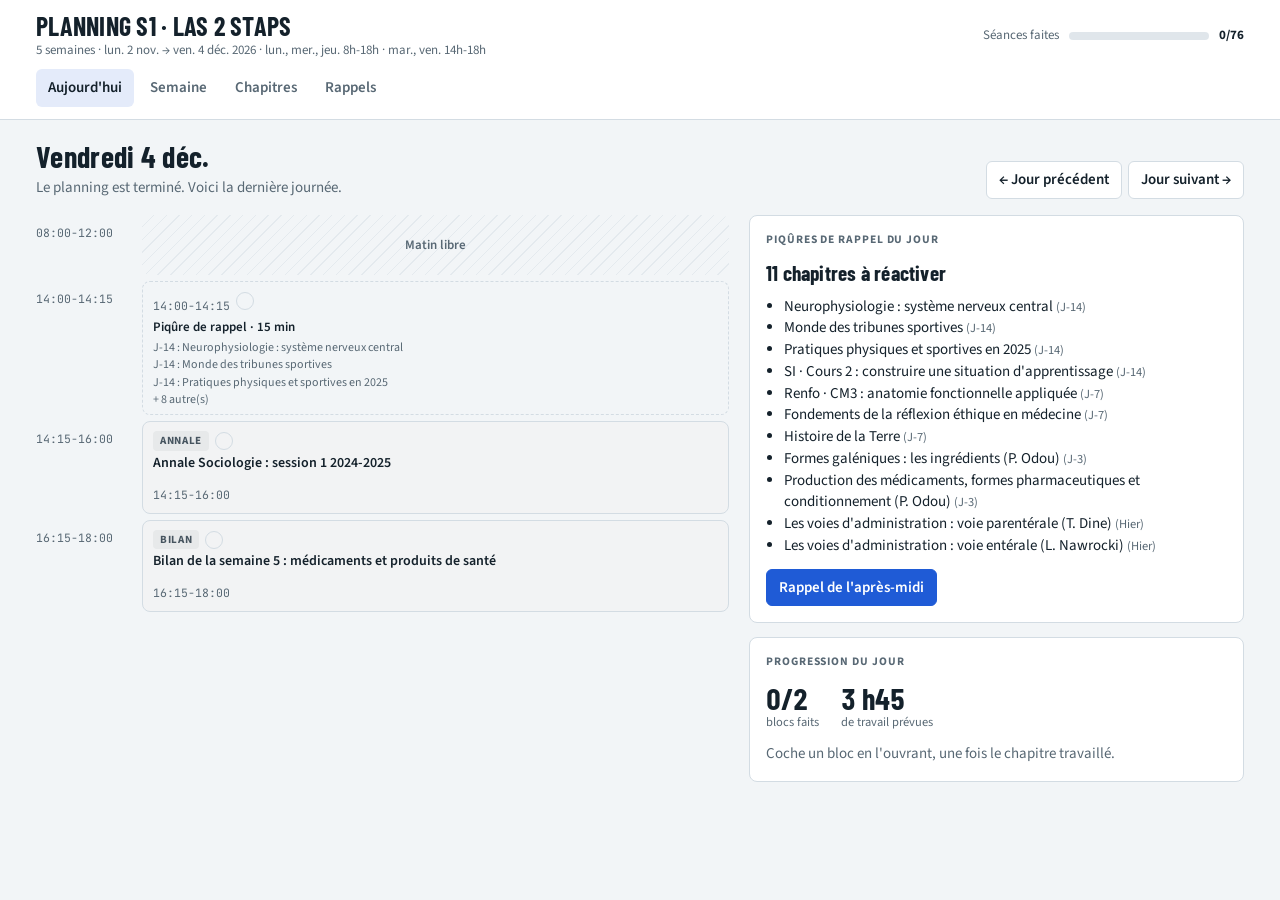
==== commit b56074b3: "Planning S1 : retrait du tennis, APSA terminées avant la semaine 5 Le tennis est retiré (chapitre, q" ====
--- a/planning-s1/index.html
+++ b/planning-s1/index.html
@@ -666,15 +666,6 @@
       ["Définition de la GR (Delattre et Pechillon) ?", "Un dialogue codifié entre le sujet, des objets manipulés et le milieu physique et humain, dans un espace géométrique, graphique et vécu, en relation avec la musique."],
       ["Qu'est-ce qu'une évolution ?", "Le passage d'une formation à une autre (forme du déplacement, direction, trajets)."]
     ] },
-  { id: "tennis", subj: "apsa", title: "Tennis : séance d'entraînement au service", parts: 1,
-    files: [["Séance service", D("1NSef0cv8-8i1Bf8Urvynwdx1PoofsNh5")]],
-    notions: ["Rubriques d'une fiche de séance", "4 temps : observation, situation-problème, renforcement, bilan", "Critères de réussite et variables didactiques", "Repères techniques du service"],
-    cards: [
-      ["Les 4 temps de la séance de tennis ?", "Observation (jeu à règles), situation-problème, renforcement (consignes repères), bilan (jeu à thème)."],
-      ["Qu'est-ce qu'une variable didactique ?", "Un aménagement pour augmenter ou diminuer la difficulté (taille des zones, 2e balle autorisée, côté travaillé)."],
-      ["Critère de réussite utilisé ?", "60 % de services réussis dans la zone annoncée."],
-      ["Repères techniques pour sécuriser le service ?", "Lancer haut et devant soi, effet lifté, impulsion des jambes, routine avant chaque service."]
-    ] },
   { id: "sa", subj: "apsa", title: "Sports adaptés (cours 1 à 3)", parts: 1,
     files: [["Cours 1", D("1xG8BWJN-duAJewMkSVpiOqIRtzL0_lPx")], ["Cours 2 partie 1", D("1H9x41Thk3otsE4aSXm4QOjyzbTKHhMPC")], ["Cours 2 partie 2", D("1wq7YokVdfoKR7sfC1-QY7AMqemDH8u8z")], ["Cours 3", D("13Vvk7pAsPF5LenrJcNBWmCrULSEHfeoR")]],
     notions: ["Pathologies visuelles : glaucome, cataracte, albinisme", "Goalball et boccia", "Handicap : déficience, incapacité, désavantage", "FFH, FFSA, CPSF", "Bigorexie, anorexie et prise en charge"],
@@ -752,9 +743,9 @@
   revSoc: { title: "Révision sociologie (lois, dates, auteurs)", type: "revision",
     chapters: ["sdef", "smeth", "secole", "strib", "sprat", "sdop", "ssante", "sinteg"],
     notions: ["Frise des lois et dispositifs (1965, 1993, 2001, 2006, 2012, 2016)", "Bourdieu, Boudon, Durkheim, Weber : idée clé de chacun", "Chiffres clés des pratiques 2025"] },
-  revFin: { title: "Grande révision Condition physique + APSA", type: "revision",
-    chapters: ["nutri", "depense", "dqp", "gr", "rf_c1", "rf_c2", "rf_c3", "tennis", "sa", "co", "h_clin", "h_cult", "h_eth", "h_terre"],
-    notions: ["Calculs : MET, NAP, IMC, QA, FCmax", "Principes de l'entraînement", "Fiches APSA : GR, CO, sports adaptés, renforcement musculaire", "Mineure santé : interro sur la SSH de la semaine"] },
+  revFin: { title: "Grande révision APSA + condition physique (épreuves APSA la semaine prochaine)", type: "revision",
+    chapters: ["nutri", "depense", "dqp", "gr", "rf_c1", "rf_c2", "rf_c3", "sa", "co", "h_clin", "h_cult", "h_eth", "h_terre"],
+    notions: ["APSA : relire les fiches GR, course d'orientation, sports adaptés et renfo (CM 1 à 3), puis interro sur les cartes APSA", "Renfo : analyser 2 exercices avec la méthode en 5 étapes et proposer 4 exercices pour un même groupe musculaire", "Condition physique : calculs MET, NAP, IMC, QA, FCmax et principes de l'entraînement", "Mineure santé : interro rapide sur la SSH de la semaine"] },
   revFlash: { title: "Dernier passage sur les cartes à revoir", type: "revision", chapters: "all",
     notions: ["Révision intelligente jusqu'à épuisement des cartes à revoir", "Relire les fiches des chapitres les plus faibles"] },
   bilanFin: { title: "Bilan final : quiz général", type: "bilan", chapters: "all",
@@ -768,7 +759,7 @@
   [ [null, null, null, "sdef:1"], ["cine:1", "cine:2"], ["nbase:1", "nmsg:1", "attach:1", "nutri:1"], ["nmsg:2", "dyn:1", "attach:2", "nutri:2"], ["smeth:1", "bilan1"] ],
   [ ["nsyn:1", "stat:1", "ado:1", "si_c1:1"], ["stat:2", "trav:1"], ["musc:1", "musc:2", "ado:2", "depense:1"], ["snc:1", "depense:2", "secole:1", "si_c1:2"], ["tdbio:1", "bilan2"] ],
   [ ["snc:2", "cardio:1", "strib:1+sprat:1", "si_c2:1"], ["tdadcp:1", "socdel:1"], ["cardio:2", "dqp:1", "gr:1", "si_c3:1"], ["dqp:2", "sdop:1+ssante:1", "sa:1", "co:1"], ["h_mal:1+h_diag:1", "bilan3"] ],
-  [ ["annSV1", "corrSV1", "tennis:1", "sinteg:1"], ["p_regl:1", "h_clin:1+h_cult:1"], ["annADCP", "p_regl:2", "annSoc", "h_eth:1+h_terre:1"], ["annSV2", "p_nat1:1", "p_nat2:1", "annAPSA"], ["rf_c1:1+rf_c2:1", "bilanFin"] ]
+  [ ["annSV1", "corrSV1", null, "sinteg:1"], ["rf_c1:1+rf_c2:1", "h_clin:1+h_cult:1"], ["annADCP", "rf_c3:1", "p_regl:1", "h_eth:1+h_terre:1"], ["annSV2", "p_regl:2", "p_nat1:1+p_nat2:1", "annAPSA"], ["revFin", "bilanFin"] ]
 ];
 
 /* Mineure santé (Drive 2025-2026 › 1er semestre › Mineure santé › Fiches de cours) — embryologie retirée du programme */
@@ -1189,13 +1180,6 @@
     Q("Un échange « par rebond » se fait avec :", ["La corde", "Le ruban", "Le ballon", "Les massues"], 2, "Les lancers sont possibles avec tous les engins."),
     Q("Une formation en cercle est un dessin :", ["Fermé sans angle", "Ouvert", "En sous-groupes", "Fermé avec angles"], 0, "Carré ou triangle = fermés avec angles."),
     Q("En 1998, la GRS devient la GR parce que :", ["Elle quitte les JO", "Le caractère sportif n'a plus besoin d'être précisé après son entrée aux JO", "Elle devient mixte", "Elle abandonne les engins"], 1, "Le terme « sportive » a été retiré.")
-  ],
-  tennis: [
-    Q("Le « but » dans une fiche de séance correspond à :", ["La transformation attendue chez le joueur", "La réalisation attendue (telle cible, tel point)", "L'organisation du terrain", "Le matériel"], 1, "L'objectif = « être capable de... »."),
-    Q("Situation qui ouvre la séance :", ["Bilan", "Observation (jeu à règles)", "Renforcement", "Étirements"], 1, "Puis situation-problème, renforcement, bilan."),
-    V("L'attente dynamique permet d'occuper les joueurs qui ne servent pas.", true, "Ils travaillent la gestuelle en attendant."),
-    Q("Effet privilégié pour sécuriser le service :", ["Coupé", "Lifté", "Slicé à plat", "Sans effet"], 1, "Le cours s'est concentré sur l'effet lifté."),
-    Q("Un « critère de réussite » doit être :", ["Seulement qualitatif", "Quantitatif et/ou qualitatif, pour savoir si le but est atteint", "Laissé au joueur", "Toujours de 100 %"], 1, "Ex. : 60 % de services dans la zone.")
   ],
   sa: [
     Q("Nombre de déficients visuels dans le monde selon le cours :", ["32 millions", "155 millions", "1 milliard", "12 millions"], 1, "Dont 32 millions d'aveugles."),
@@ -1508,14 +1492,14 @@
 });
 REVIEWS.bilanFin.notions = ["Quiz aléatoire sur tous les chapitres vus", "Repos ce week-end : la semaine 5 est consacrée aux médicaments et produits de santé"];
 
-/* Semaine 5 : lun. 30 nov. → ven. 4 déc. (v5 : + renforcement musculaire CM3 ; réglementation et produits naturels en semaine 4) */
-const W5_VERSION = 5;
+/* Semaine 5 : lun. 30 nov. → ven. 4 déc. (v6 : APSA terminées en semaine 4 ; annale de socio déplacée ici) */
+const W5_VERSION = 6;
 SCHEDULE.push([
-  ["p_dm:1", "p_perf:1", "rf_c3:1", "revSI"],
+  ["p_dm:1", "p_perf:1", "revPhys", "revSI"],
   ["p_ingr:1", "p_form:1"],
   ["p_ops:1", "p_ops:2", "revBio", "revPsy"],
   ["p_parent:1", "p_enter:1", "qcmMAPS", "annMAPS"],
-  ["revPhys", "bilanPharma"]
+  ["annSoc", "bilanPharma"]
 ]);
 
 /* Cours au propre, format « lecteur plein écran ».
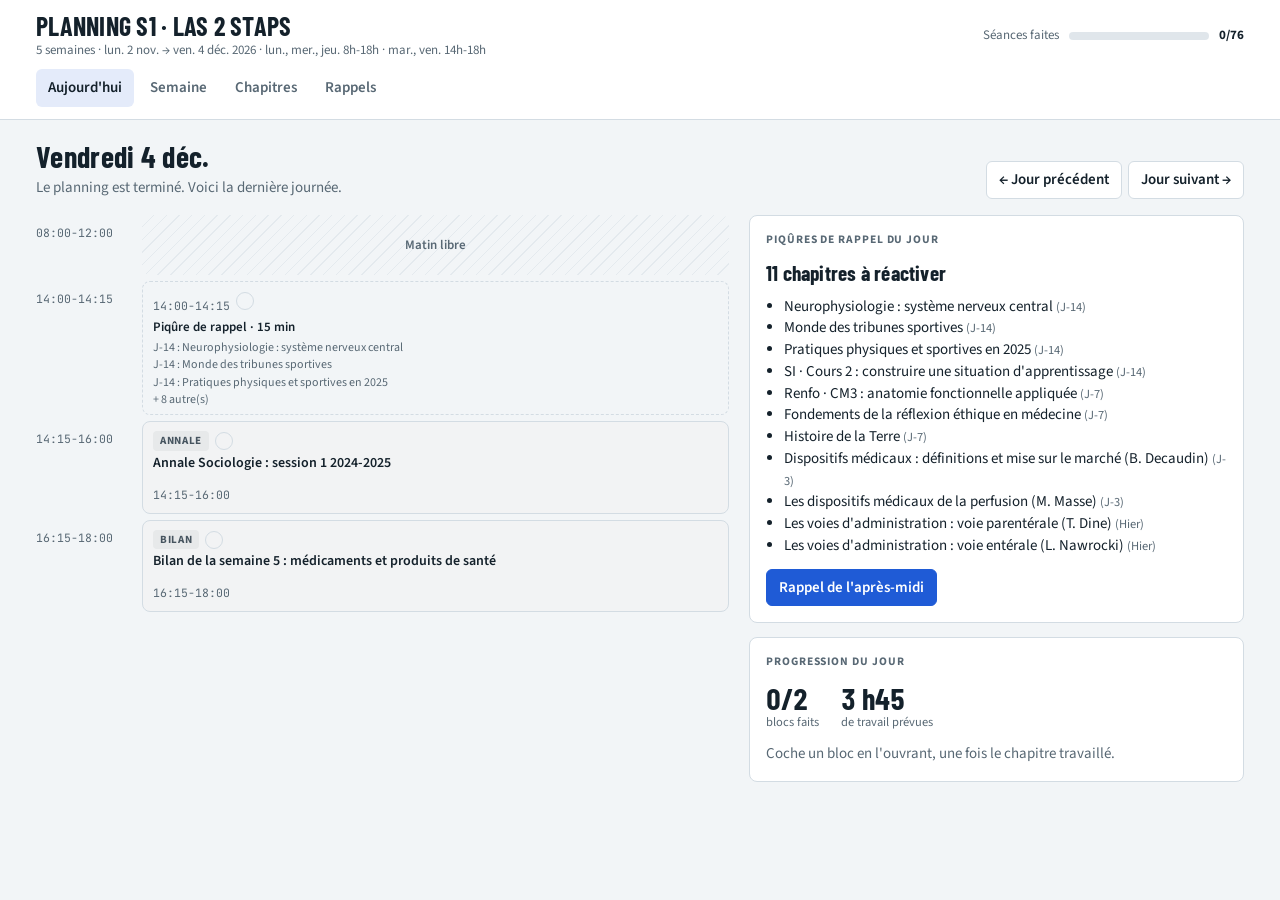
==== commit 932b5501: "Planning S1 : priorité physio + APSA avant les évals de la semaine 5 Fin de semaine 4 recentrée sur " ====
--- a/planning-s1/index.html
+++ b/planning-s1/index.html
@@ -714,10 +714,13 @@
     notions: ["Faire le sujet 2025-2026 en conditions réelles", "S'il reste du temps : relire le corrigé 2024-2025", "Rappel : la partie endurance n'était pas à l'examen 2025-2026"] },
   revPhys: { title: "Révision neurophysiologie", type: "revision",
     chapters: ["nbase", "nmsg", "nsyn", "snc"],
-    notions: ["Refaire de mémoire le schéma du potentiel d'action", "Étapes de la synapse chimique", "Voies ascendantes et descendantes"] },
+    notions: ["Éval de physio la semaine prochaine : relire les fiches de neurophysiologie", "Refaire de mémoire le schéma du potentiel d'action", "Étapes de la synapse chimique", "Voies ascendantes et descendantes", "Interro notée /20 sur la neurophysio"] },
   revCardio: { title: "Révision muscle et physiologie de l'exercice", type: "revision",
     chapters: ["musc", "cardio", "depense"],
-    notions: ["Types de fibres et loi de Henneman", "Équation de Fick, FC, VES, PAM", "Filières énergétiques"] },
+    notions: ["Éval de physio la semaine prochaine : muscle et physiologie de l'exercice", "Couplage excitation-contraction de mémoire", "Types de fibres et loi de Henneman", "Équation de Fick, FC, VES, PAM", "Filières énergétiques", "Interro notée /20"] },
+  flashEval: { title: "Dernier tour avant les évals : physiologie + APSA", type: "revision",
+    chapters: ["nbase", "nmsg", "nsyn", "snc", "musc", "cardio", "gr", "sa", "co", "rf_c1", "rf_c2", "rf_c3"],
+    notions: ["Interro notée /20 sur la physio (neuro, muscle, cardio-respiratoire)", "Refaire de mémoire : potentiel d'action, synapse, couplage excitation-contraction, équation de Fick", "Relire les encadrés « L'essentiel » des 3 cours de renfo et les fiches APSA", "Noter 3 points à relire juste avant chaque éval"] },
   annSoc: { title: "Annale Sociologie : session 1 2024-2025", type: "annale",
     chapters: ["sdef", "smeth", "secole", "strib", "sprat", "sdop", "ssante", "sinteg"],
     files: [["Sujet", D("10_4F3V8VJwMeJkaHh_78zf0CrCCZGeiy")], ["Corrigé", D("1wl1DSbSCDr4xhQJufHu0CmobDlcld2xn")], ["Toutes les annales socio", F("18mAeU25Apx947Ukt1I4SJBc4r2I3OJLo")]],
@@ -733,7 +736,7 @@
   corrSV2: { title: "Correction annale SV session 2 + révision physiologie", type: "revision",
     chapters: ["nbase", "nmsg", "nsyn", "snc", "musc", "cardio"],
     files: [["Corrigé session 2 2024-2025", D("10dxU9541YZEQc-5UqS-QnFjADK_oZZe-")]],
-    notions: ["Corriger, comparer avec l'annale de lundi", "Revoir les points perdus dans les cours"] },
+    notions: ["Corriger l'annale de ce matin et noter les points perdus", "Revoir dans les cours de physio les notions ratées", "Refaire les questions de physio ratées sans le corrigé"] },
   revBio: { title: "Révision biomécanique (formules)", type: "revision",
     chapters: ["cine", "dyn", "stat", "trav", "tdbio"],
     notions: ["Fiche de toutes les formules et unités", "Refaire un exercice du TD 1 sans corrigé", "Leviers : savoir les reconnaître sur un schéma"] },
@@ -748,8 +751,9 @@
     notions: ["APSA : relire les fiches GR, course d'orientation, sports adaptés et renfo (CM 1 à 3), puis interro sur les cartes APSA", "Renfo : analyser 2 exercices avec la méthode en 5 étapes et proposer 4 exercices pour un même groupe musculaire", "Condition physique : calculs MET, NAP, IMC, QA, FCmax et principes de l'entraînement", "Mineure santé : interro rapide sur la SSH de la semaine"] },
   revFlash: { title: "Dernier passage sur les cartes à revoir", type: "revision", chapters: "all",
     notions: ["Révision intelligente jusqu'à épuisement des cartes à revoir", "Relire les fiches des chapitres les plus faibles"] },
-  bilanFin: { title: "Bilan final : quiz général", type: "bilan", chapters: "all",
-    notions: ["Quiz aléatoire sur tous les chapitres", "Repos ce week-end : tu as tout vu"] }
+  bilanFin: { title: "Bilan avant les évals : physiologie + APSA", type: "bilan",
+    chapters: ["nbase", "nmsg", "nsyn", "snc", "musc", "cardio", "gr", "sa", "co", "rf_c1", "rf_c2", "rf_c3"],
+    notions: ["Interro notée /20 sur la physio et les APSA", "Repérer les chapitres sous 10/20 et les relire ce week-end (ou lundi matin)", "Repos ensuite : tu es prêt pour tes évals"] }
 };
 
 /* Block codes: "chapterId:part" for study, review id for reviews, "a+b" for two chapters in one block, null = libre.
@@ -759,7 +763,7 @@
   [ [null, null, null, "sdef:1"], ["cine:1", "cine:2"], ["nbase:1", "nmsg:1", "attach:1", "nutri:1"], ["nmsg:2", "dyn:1", "attach:2", "nutri:2"], ["smeth:1", "bilan1"] ],
   [ ["nsyn:1", "stat:1", "ado:1", "si_c1:1"], ["stat:2", "trav:1"], ["musc:1", "musc:2", "ado:2", "depense:1"], ["snc:1", "depense:2", "secole:1", "si_c1:2"], ["tdbio:1", "bilan2"] ],
   [ ["snc:2", "cardio:1", "strib:1+sprat:1", "si_c2:1"], ["tdadcp:1", "socdel:1"], ["cardio:2", "dqp:1", "gr:1", "si_c3:1"], ["dqp:2", "sdop:1+ssante:1", "sa:1", "co:1"], ["h_mal:1+h_diag:1", "bilan3"] ],
-  [ ["annSV1", "corrSV1", null, "sinteg:1"], ["rf_c1:1+rf_c2:1", "h_clin:1+h_cult:1"], ["annADCP", "rf_c3:1", "p_regl:1", "h_eth:1+h_terre:1"], ["annSV2", "p_regl:2", "p_nat1:1+p_nat2:1", "annAPSA"], ["revFin", "bilanFin"] ]
+  [ ["annSV1", "corrSV1", null, "sinteg:1"], ["rf_c1:1+rf_c2:1", "h_clin:1+h_cult:1"], ["annADCP", "rf_c3:1", "revPhys", "h_eth:1+h_terre:1"], ["annSV2", "corrSV2", "revCardio", "annAPSA"], ["revFin", "bilanFin"] ]
 ];
 
 /* Mineure santé (Drive 2025-2026 › 1er semestre › Mineure santé › Fiches de cours) — embryologie retirée du programme */
@@ -1490,15 +1494,14 @@
     chapters: ["p_regl", "p_dm", "p_perf", "p_nat1", "p_nat2", "p_ingr", "p_form", "p_ops", "p_parent", "p_enter"],
     notions: ["Interro notée sur les 10 cours de la semaine", "Refaire de mémoire : listes I et II, stupéfiants, loi de Dalton, Noyes-Whitney, trajets sublingual et rectal", "Comparer les voies (rapidité, biodisponibilité, exemples)", "Lister ce qui reste flou pour le revoir avant l'examen"] }
 });
-REVIEWS.bilanFin.notions = ["Quiz aléatoire sur tous les chapitres vus", "Repos ce week-end : la semaine 5 est consacrée aux médicaments et produits de santé"];
-
-/* Semaine 5 : lun. 30 nov. → ven. 4 déc. (v6 : APSA terminées en semaine 4 ; annale de socio déplacée ici) */
-const W5_VERSION = 6;
+
+/* Semaine 5 : lun. 30 nov. → ven. 4 déc. (v7 : évals de physio et d'APSA cette semaine-là ; physio révisée en semaine 4, réglementation et produits naturels revenus ici) */
+const W5_VERSION = 7;
 SCHEDULE.push([
-  ["p_dm:1", "p_perf:1", "revPhys", "revSI"],
-  ["p_ingr:1", "p_form:1"],
-  ["p_ops:1", "p_ops:2", "revBio", "revPsy"],
-  ["p_parent:1", "p_enter:1", "qcmMAPS", "annMAPS"],
+  ["flashEval", "p_regl:1", "p_regl:2", "p_nat1:1+p_nat2:1"],
+  ["p_dm:1+p_perf:1", "revSI"],
+  ["p_ingr:1+p_form:1", "p_ops:1", "p_ops:2", "revPsy"],
+  ["p_parent:1", "p_enter:1", "revBio", "annMAPS"],
   ["annSoc", "bilanPharma"]
 ]);
 
